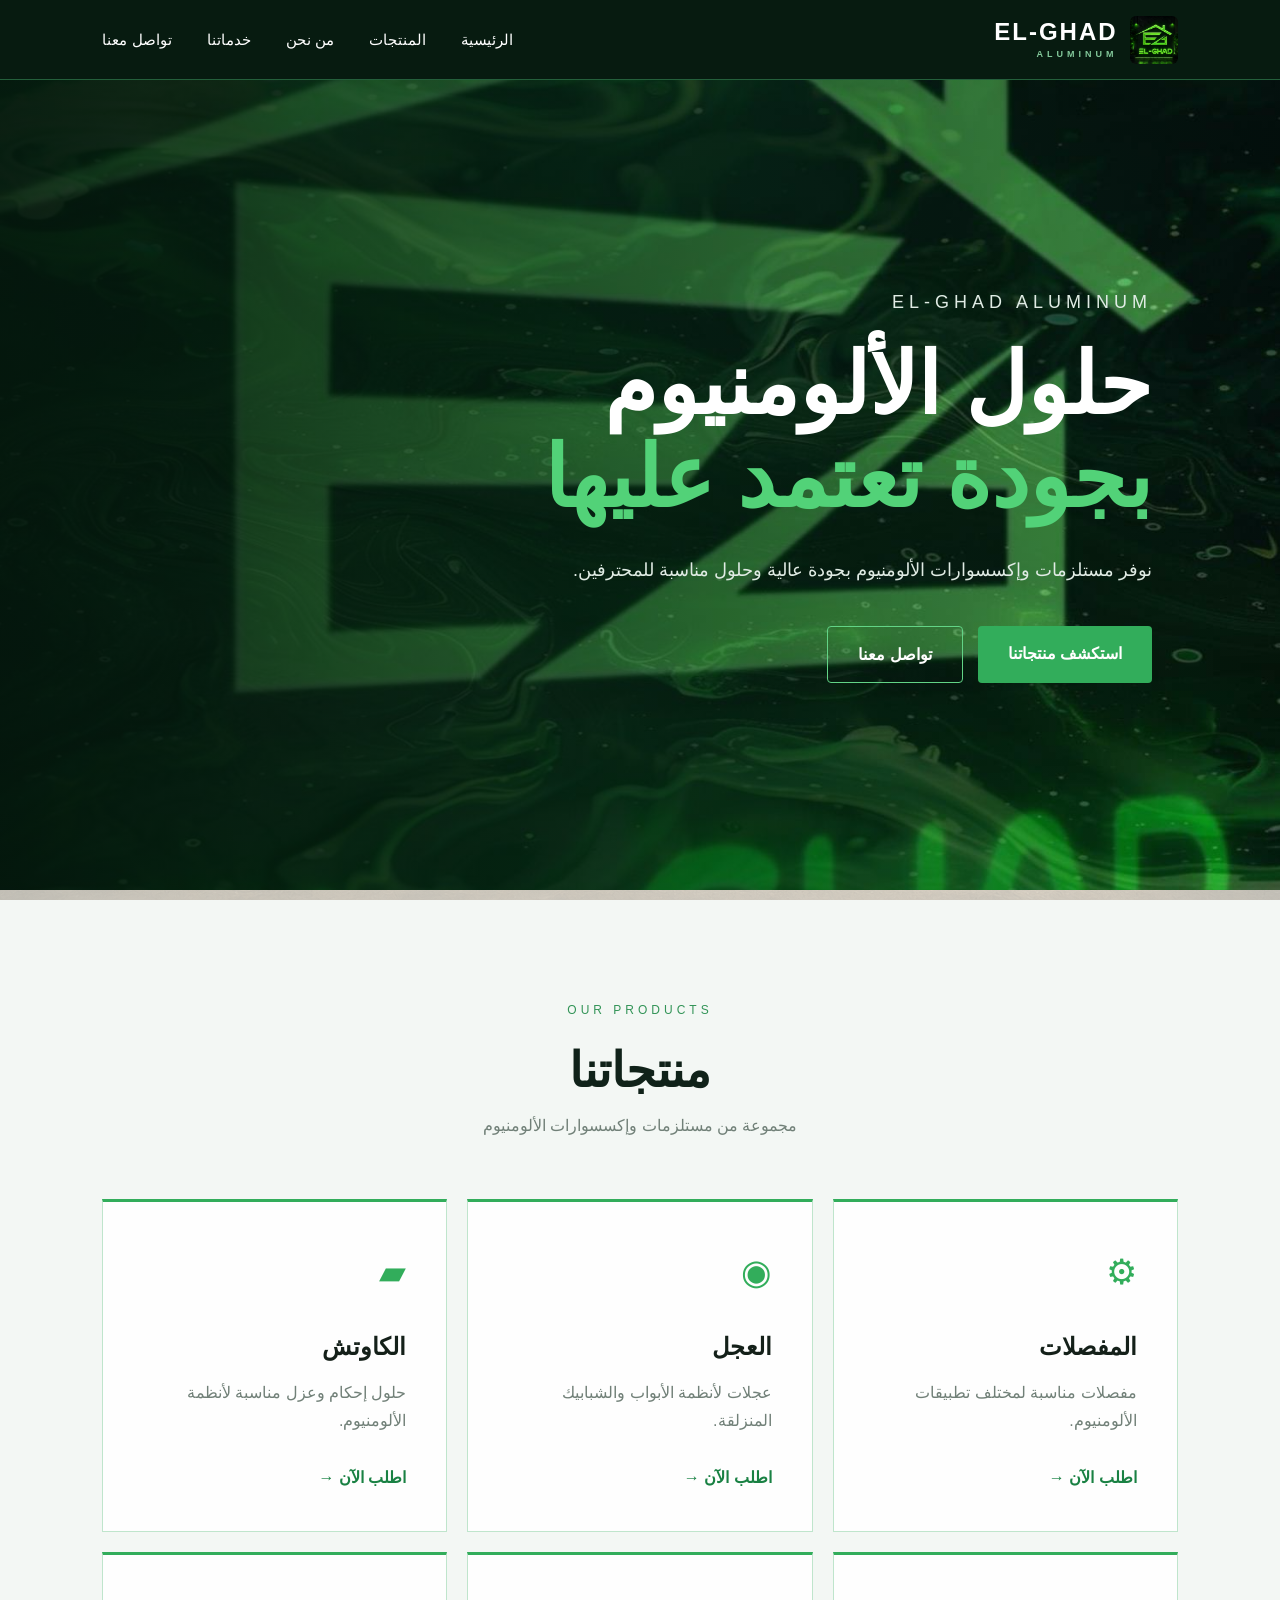
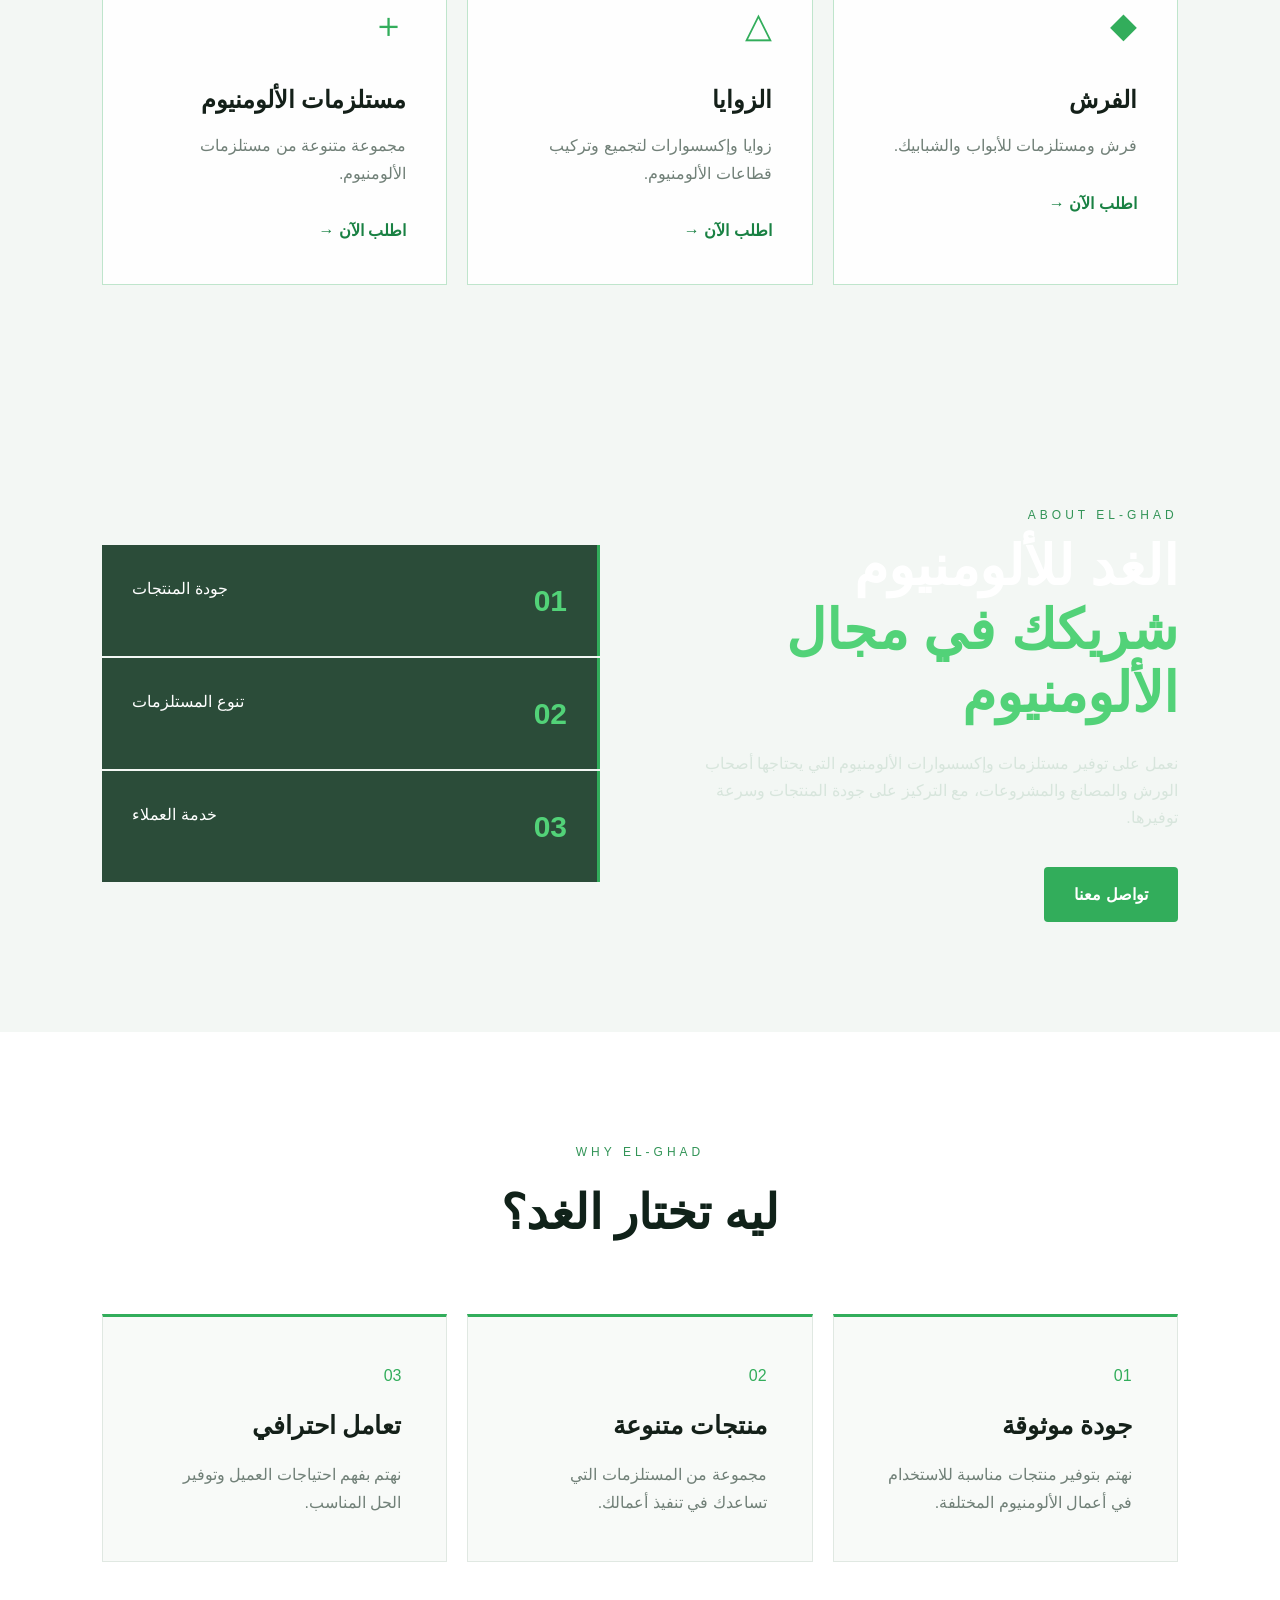
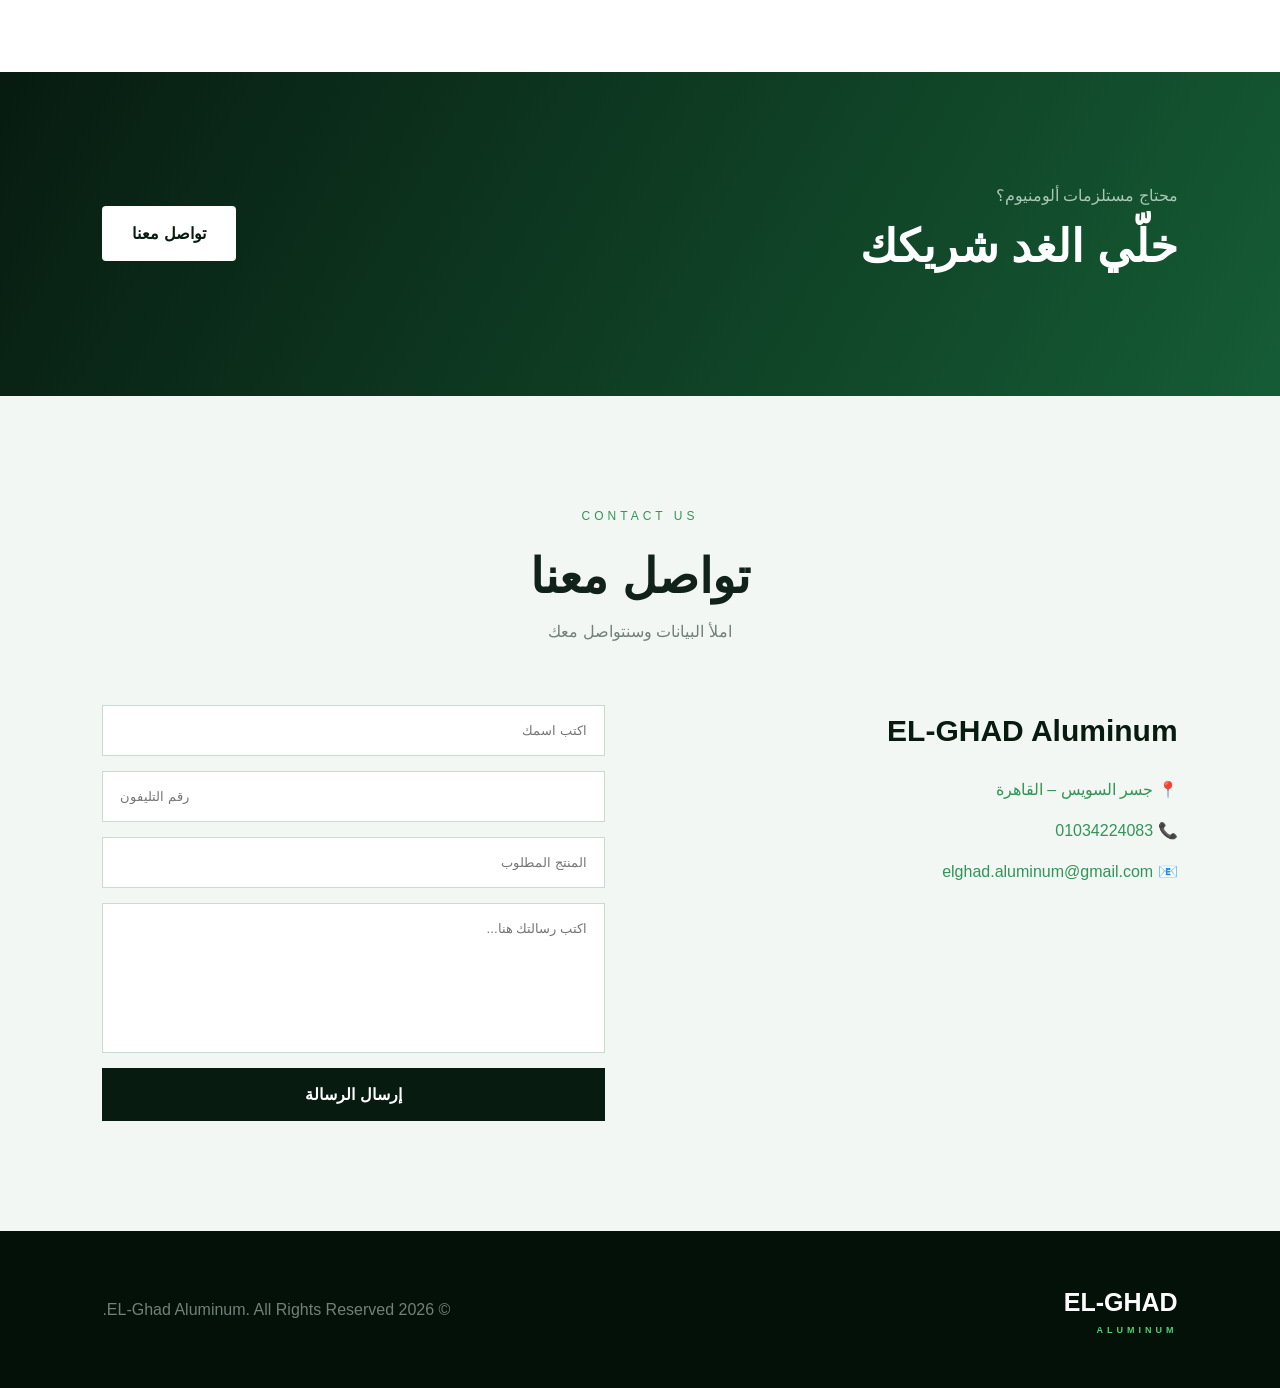
==== index.html @ a1f06f3f "Update website" ====
<!DOCTYPE html>
<html lang="ar" dir="rtl">

<head>
    <meta charset="UTF-8">
    <meta name="viewport" content="width=device-width, initial-scale=1.0">

    <title>EL-Ghad Aluminum</title>

    <link rel="stylesheet" href="style.css">
    <link rel="icon" type="image/png" href="logo.png">
</head>

<body>

    <!-- NAVBAR -->
    <header class="navbar">

        <a href="#home" class="logo">
            <img src="logo.png" alt="EL-GHAD Aluminum">

            <div class="logo-text">
                EL-GHAD
                <span>ALUMINUM</span>
            </div>
        </a>

        <nav>
            <a href="#home">الرئيسية</a>
            <a href="#products">المنتجات</a>
            <a href="#about">من نحن</a>
            <a href="#services">خدماتنا</a>
            <a href="#contact">تواصل معنا</a>
        </nav>

    </header>


    <!-- HERO -->
    <section class="hero" id="home">

        <div class="hero-content">

            <p class="small-title">
                EL-GHAD ALUMINUM
            </p>

            <h1>
                حلول الألومنيوم
                <br>
                <span>بجودة تعتمد عليها</span>
            </h1>

            <p>
                نوفر مستلزمات وإكسسوارات الألومنيوم
                بجودة عالية وحلول مناسبة للمحترفين.
            </p>

            <div class="hero-buttons">

                <a href="#products" class="btn primary">
                    استكشف منتجاتنا
                </a>

                <a href="#contact" class="btn secondary">
                    تواصل معنا
                </a>

            </div>

        </div>

    </section>


    <!-- PRODUCTS -->
    <section class="products" id="products">

        <div class="section-title">

            <p>OUR PRODUCTS</p>

            <h2>منتجاتنا</h2>

            <span>
                مجموعة من مستلزمات وإكسسوارات الألومنيوم
            </span>

        </div>

        <div class="products-grid">

            <div class="product-card">
                <div class="product-icon">⚙</div>

                <h3>المفصلات</h3>

                <p>
                    مفصلات مناسبة لمختلف تطبيقات الألومنيوم.
                </p>

                <a href="#contact">
                    اطلب الآن →
                </a>
            </div>

            <div class="product-card">
                <div class="product-icon">◉</div>

                <h3>العجل</h3>

                <p>
                    عجلات لأنظمة الأبواب والشبابيك المنزلقة.
                </p>

                <a href="#contact">
                    اطلب الآن →
                </a>
            </div>

            <div class="product-card">
                <div class="product-icon">▰</div>

                <h3>الكاوتش</h3>

                <p>
                    حلول إحكام وعزل مناسبة لأنظمة الألومنيوم.
                </p>

                <a href="#contact">
                    اطلب الآن →
                </a>
            </div>

            <div class="product-card">
                <div class="product-icon">◆</div>

                <h3>الفرش</h3>

                <p>
                    فرش ومستلزمات للأبواب والشبابيك.
                </p>

                <a href="#contact">
                    اطلب الآن →
                </a>
            </div>

            <div class="product-card">
                <div class="product-icon">△</div>

                <h3>الزوايا</h3>

                <p>
                    زوايا وإكسسوارات لتجميع وتركيب قطاعات الألومنيوم.
                </p>

                <a href="#contact">
                    اطلب الآن →
                </a>
            </div>

            <div class="product-card">
                <div class="product-icon">＋</div>

                <h3>مستلزمات الألومنيوم</h3>

                <p>
                    مجموعة متنوعة من مستلزمات الألومنيوم.
                </p>

                <a href="#contact">
                    اطلب الآن →
                </a>
            </div>

        </div>

    </section>


    <!-- ABOUT -->
    <section class="about" id="about">

        <div class="about-text">

            <p class="section-label">
                ABOUT EL-GHAD
            </p>

            <h2>
                الغد للألومنيوم
                <br>
                <span>شريكك في مجال الألومنيوم</span>
            </h2>

            <p>
                نعمل على توفير مستلزمات وإكسسوارات الألومنيوم
                التي يحتاجها أصحاب الورش والمصانع والمشروعات،
                مع التركيز على جودة المنتجات وسرعة توفيرها.
            </p>

            <a href="#contact" class="btn primary">
                تواصل معنا
            </a>

        </div>

        <div class="about-box">

            <div>
                <strong>01</strong>
                <span>جودة المنتجات</span>
            </div>

            <div>
                <strong>02</strong>
                <span>تنوع المستلزمات</span>
            </div>

            <div>
                <strong>03</strong>
                <span>خدمة العملاء</span>
            </div>

        </div>

    </section>


    <!-- SERVICES -->
    <section class="services" id="services">

        <div class="section-title">

            <p>WHY EL-GHAD</p>

            <h2>ليه تختار الغد؟</h2>

        </div>

        <div class="services-grid">

            <div class="service">
                <span>01</span>

                <h3>جودة موثوقة</h3>

                <p>
                    نهتم بتوفير منتجات مناسبة للاستخدام
                    في أعمال الألومنيوم المختلفة.
                </p>
            </div>

            <div class="service">
                <span>02</span>

                <h3>منتجات متنوعة</h3>

                <p>
                    مجموعة من المستلزمات التي تساعدك
                    في تنفيذ أعمالك.
                </p>
            </div>

            <div class="service">
                <span>03</span>

                <h3>تعامل احترافي</h3>

                <p>
                    نهتم بفهم احتياجات العميل وتوفير
                    الحل المناسب.
                </p>
            </div>

        </div>

    </section>


    <!-- CTA -->
    <section class="cta">

        <div>

            <p>
                محتاج مستلزمات ألومنيوم؟
            </p>

            <h2>
                خلّي الغد شريكك
            </h2>

        </div>

        <a href="#contact" class="btn light">
            تواصل معنا
        </a>

    </section>


    <!-- CONTACT -->
    <section class="contact" id="contact">

        <div class="section-title">

            <p>CONTACT US</p>

            <h2>تواصل معنا</h2>

            <span>
                املأ البيانات وسنتواصل معك
            </span>

        </div>

        <div class="contact-content">

            <!-- CONTACT INFO -->
            <div class="contact-info">

                <h3>
                    EL-GHAD Aluminum
                </h3>

                <p>
                    📍
                    <a href="https://maps.app.goo.gl/SUGSfYuRxxnyJsCo6"
                    target="_blank"
                    rel="noopener noreferrer">
                        جسر السويس – القاهرة
                    </a>
                </p>
                <p>
                    📞
                    <a href="tel:01034224083">
                        01034224083
                    </a>
                </p>

                <p>
                    📧
                    <a href="mailto:elghad.aluminum@gmail.com">
                        elghad.aluminum@gmail.com
                    </a>
                </p>

            </div>


            <!-- FORM -->
            <form id="contactForm">

                <input
                    type="text"
                    id="name"
                    placeholder="اكتب اسمك"
                    required>

                <input
                    type="tel"
                    id="phone"
                    placeholder="رقم التليفون"
                    required>

                <input
                    type="text"
                    id="product"
                    placeholder="المنتج المطلوب"
                    required>

                <textarea
                    id="message"
                    placeholder="اكتب رسالتك هنا..."
                    required></textarea>

                <button type="submit">
                    إرسال الرسالة
                </button>

            </form>

        </div>

    </section>


    <!-- FOOTER -->
    <footer>

        <div class="footer-logo">
            EL-GHAD

            <span>
                ALUMINUM
            </span>
        </div>

        <p>
            © 2026 EL-Ghad Aluminum. All Rights Reserved.
        </p>

    </footer>


    <!-- FORM TO WHATSAPP -->
    <script>

        const form = document.getElementById("contactForm");

        form.addEventListener("submit", function(event) {

            event.preventDefault();

            const name =
                document.getElementById("name").value;

            const phone =
                document.getElementById("phone").value;

            const product =
                document.getElementById("product").value;

            const message =
                document.getElementById("message").value;

            const whatsappMessage =
`السلام عليكم، أنا عايز أتواصل مع EL-GHAD Aluminum

الاسم: ${name}

رقم التليفون: ${phone}

المنتج المطلوب: ${product}

الرسالة:
${message}`;

            const whatsappURL =
                `https://wa.me/201034224083?text=${encodeURIComponent(whatsappMessage)}`;

            window.open(whatsappURL, "_blank");

        });

    </script>

</body>

</html>
---- style.css ----
* {
    margin: 0;
    padding: 0;
    box-sizing: border-box;
}

html {
    scroll-behavior: smooth;
}

body {
    font-family: Arial, sans-serif;
    background: #f3f7f4;
    color: #142019;
    line-height: 1.7;
}


/* NAVBAR */

.navbar {
    height: 80px;
    padding: 0 8%;

    display: flex;
    align-items: center;
    justify-content: space-between;

    background: #071b10;
    color: white;

    position: sticky;
    top: 0;
    z-index: 1000;

    border-bottom: 1px solid #245f3b;
}

.logo {
    display: flex;
    align-items: center;
    gap: 12px;

    font-size: 24px;
    font-weight: 900;
    letter-spacing: 2px;

    text-decoration: none;
    color: inherit;
}

.logo img {
    width: 48px;
    height: 48px;

    object-fit: contain;
    border-radius: 6px;
}

.logo-text {
    line-height: 1.1;
}

.logo-text span {
    display: block;

    font-size: 9px;
    letter-spacing: 4px;

    color: #83c99b;

    margin-top: 4px;
}

nav {
    display: flex;
    gap: 35px;
}

nav a {
    color: white;
    text-decoration: none;

    font-size: 15px;

    transition: 0.3s;
}

nav a:hover {
    color: #52d278;
}


/* HERO */

.hero {
    min-height: 90vh;

    display: flex;
    align-items: center;

    padding: 100px 10%;

    background:
        linear-gradient(
            90deg,
            rgba(4, 24, 13, 0.90),
            rgba(5, 40, 21, 0.62),
            rgba(5, 40, 21, 0.25)
        ),
        url("hero.jpg");

    background-size: cover;
    background-position: center;
    background-repeat: no-repeat;

    color: white;
}

.hero-content {
    max-width: 750px;
}

.small-title {
    letter-spacing: 5px;

    font-size: 13px;

    color: #63d486;

    margin-bottom: 20px;
}

.hero h1 {
    font-size: clamp(45px, 7vw, 85px);

    line-height: 1.1;

    margin-bottom: 30px;
}

.hero h1 span {
    color: #52d278;
}

.hero p {
    max-width: 600px;

    color: #e0ebe4;

    font-size: 18px;
}

.hero-buttons {
    margin-top: 40px;

    display: flex;
    gap: 15px;
}


/* BUTTONS */

.btn {
    display: inline-block;

    padding: 14px 30px;

    text-decoration: none;

    font-weight: bold;

    border-radius: 4px;

    transition: 0.3s;
}

.primary {
    background: #32ad5b;
    color: white;
}

.primary:hover {
    background: #43ca70;

    transform: translateY(-2px);
}

.secondary {
    border: 1px solid #62d486;

    color: white;
}

.secondary:hover {
    background: #32ad5b;

    border-color: #32ad5b;
}


/* SECTIONS */

section {
    padding: 110px 8%;
}

.section-title {
    text-align: center;

    margin-bottom: 60px;
}

.section-title p,
.section-label {
    font-size: 12px;

    letter-spacing: 4px;

    color: #329457;

    margin-bottom: 10px;
}

.section-title h2 {
    font-size: 48px;

    color: #102219;
}

.section-title span {
    color: #718078;
}


/* PRODUCTS */

.products {
    background:
        linear-gradient(
            rgba(243, 247, 244, 0.70),
            rgba(243, 247, 244, 0.70)
        ),
        url("products-bg.png");

    background-size: cover;

    background-position: center;

    background-attachment: fixed;
}

.products-grid {
    display: grid;

    grid-template-columns: repeat(3, 1fr);

    gap: 20px;
}

.product-card {
    background: rgba(255, 255, 255, 0.94);

    padding: 40px;

    min-height: 300px;

    border: 1px solid rgba(50, 173, 91, 0.30);

    border-top: 3px solid #32ad5b;

    transition: 0.3s;
}

.product-card:hover {
    transform: translateY(-8px);

    border-color: #32ad5b;

    box-shadow:
        0 15px 35px rgba(24, 91, 47, 0.15);
}

.product-icon {
    font-size: 35px;

    margin-bottom: 25px;

    color: #32ad5b;
}

.product-card h3 {
    font-size: 24px;

    margin-bottom: 12px;
}

.product-card p {
    color: #718078;

    margin-bottom: 30px;
}

.product-card a {
    color: #198143;

    text-decoration: none;

    font-weight: bold;
}


/* ABOUT */

.about {
    background:
        linear-gradient(
            rgba(7, 27, 16, 0.70),
            rgba(7, 27, 16, 0.70)
        ),
        url("about-bg.png");

    background-size: cover;

    background-position: center;

    background-attachment: fixed;

    color: white;

    display: grid;

    grid-template-columns: 1fr 1fr;

    gap: 80px;

    align-items: center;
}

.about h2 {
    font-size: 55px;

    line-height: 1.15;

    margin-bottom: 25px;

    color: white;
}

.about h2 span {
    color: #52d278;
}

.about-text > p:not(.section-label) {
    color: #d7e5dc;

    max-width: 600px;

    margin-bottom: 35px;
}

.about-box {
    display: flex;

    flex-direction: column;

    gap: 2px;
}

.about-box div {
    background: rgba(16, 53, 31, 0.88);

    padding: 30px;

    display: flex;

    justify-content: space-between;

    border-right: 3px solid #32ad5b;

    transition: 0.3s;
}

.about-box strong {
    font-size: 30px;

    color: #52d278;
}


/* SERVICES */

.services {
    background: white;
}

.services-grid {
    display: grid;

    grid-template-columns: repeat(3, 1fr);

    gap: 20px;
}

.service {
    background: #f8faf8;

    padding: 45px;

    border-top: 3px solid #32ad5b;

    border-left: 1px solid #e0e8e2;
    border-right: 1px solid #e0e8e2;
    border-bottom: 1px solid #e0e8e2;

    transition: 0.3s;
}

.service:hover {
    transform: translateY(-5px);

    box-shadow:
        0 12px 30px rgba(24, 91, 47, 0.10);
}

.service span {
    color: #32ad5b;
}

.service h3 {
    font-size: 25px;

    margin: 15px 0;
}

.service p {
    color: #718078;
}


/* CTA */

.cta {
    background:
        linear-gradient(
            120deg,
            #071b10,
            #155c35
        );

    color: white;

    display: flex;

    justify-content: space-between;

    align-items: center;
}

.cta p {
    color: #aac7b5;
}

.cta h2 {
    font-size: 45px;

    color: white;
}

.light {
    background: white;

    color: #071b10;
}

.light:hover {
    background: #52d278;

    color: white;
}


/* CONTACT */

.contact {
    background: #f3f7f4;
}

.contact-content {
    display: grid;

    grid-template-columns: 1fr 1fr;

    gap: 70px;
}

.contact-info h3 {
    font-size: 30px;

    margin-bottom: 20px;

    color: #071b10;
}

.contact-info p {
    color: #718078;

    margin-bottom: 14px;
}

.contact-info a {
    color: #329457;

    text-decoration: none;
}

.contact-info a:hover {
    color: #52d278;

    text-decoration: underline;
}


/* FORM */

form {
    display: flex;

    flex-direction: column;

    gap: 15px;
}

input,
textarea {
    width: 100%;

    padding: 17px;

    border: 1px solid #ccd9d0;

    background: white;

    font-family: inherit;

    outline: none;
}

input:focus,
textarea:focus {
    border-color: #32ad5b;
}

textarea {
    height: 150px;

    resize: none;
}

form button {
    padding: 17px;

    border: none;

    background: #071b10;

    color: white;

    font-size: 16px;

    font-weight: bold;

    cursor: pointer;

    transition: 0.3s;
}

form button:hover {
    background: #32ad5b;
}


/* FOOTER */

footer {
    background: #041109;

    color: white;

    padding: 50px 8%;

    display: flex;

    justify-content: space-between;

    align-items: center;
}

.footer-logo {
    font-size: 25px;

    font-weight: bold;
}

.footer-logo span {
    display: block;

    font-size: 9px;

    letter-spacing: 4px;

    color: #52d278;
}

footer p {
    color: #718078;
}


/* RESPONSIVE */

@media (max-width: 900px) {

    nav {
        display: none;
    }

    .products-grid,
    .services-grid,
    .about,
    .contact-content {
        grid-template-columns: 1fr;
    }

    .hero {
        min-height: 80vh;

        padding: 80px 7%;
    }

    .hero h1 {
        font-size: 50px;
    }

    .cta {
        flex-direction: column;

        align-items: flex-start;

        gap: 30px;
    }

    footer {
        flex-direction: column;

        gap: 20px;

        align-items: flex-start;
    }
}


@media (max-width: 500px) {

    section {
        padding: 80px 6%;
    }

    .navbar {
        padding: 0 5%;
    }

    .logo {
        gap: 8px;

        font-size: 19px;
    }

    .logo img {
        width: 42px;
        height: 42px;
    }

    .logo-text span {
        font-size: 7px;

        letter-spacing: 3px;
    }

    .hero h1 {
        font-size: 42px;
    }

    .hero p {
        font-size: 16px;
    }

    .hero-buttons {
        flex-direction: column;

        align-items: stretch;
    }

    .btn {
        text-align: center;
    }

    .section-title h2 {
        font-size: 38px;
    }

    .about h2 {
        font-size: 40px;
    }

    .cta h2 {
        font-size: 35px;
    }
}
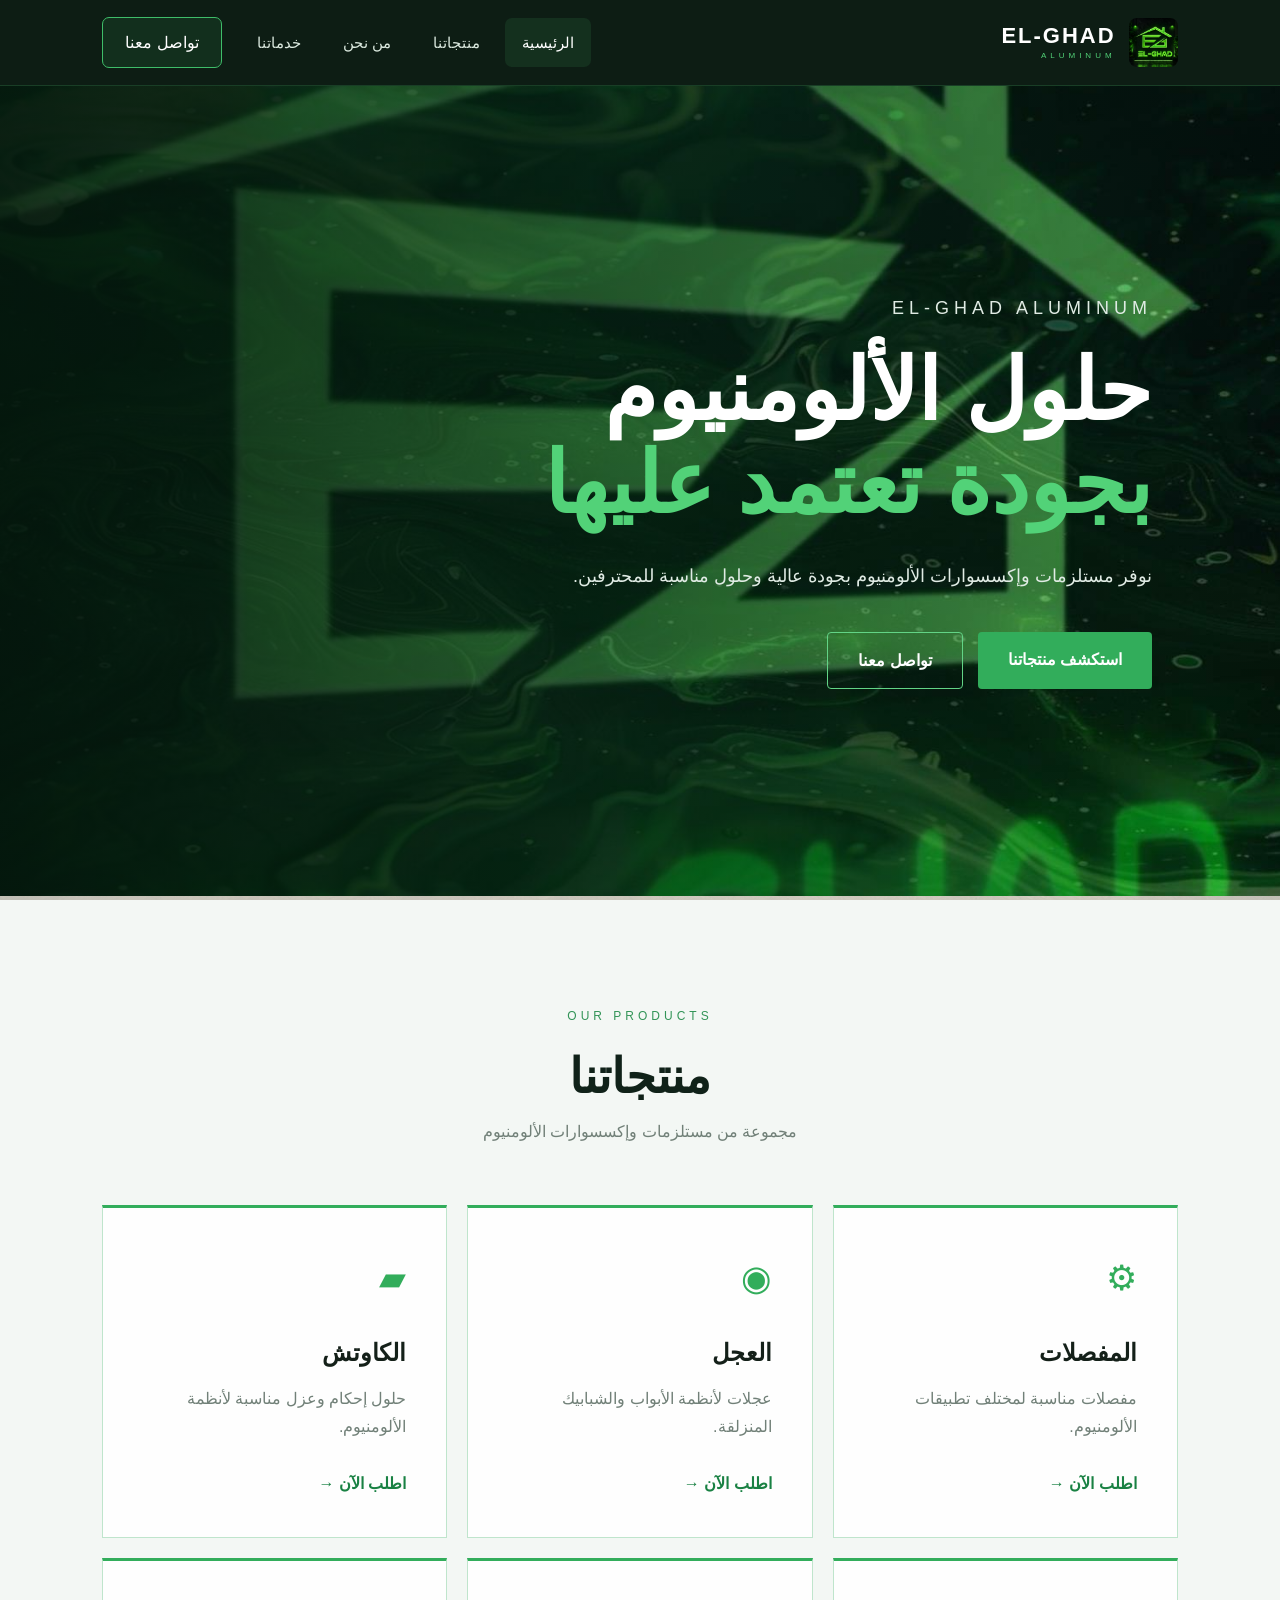
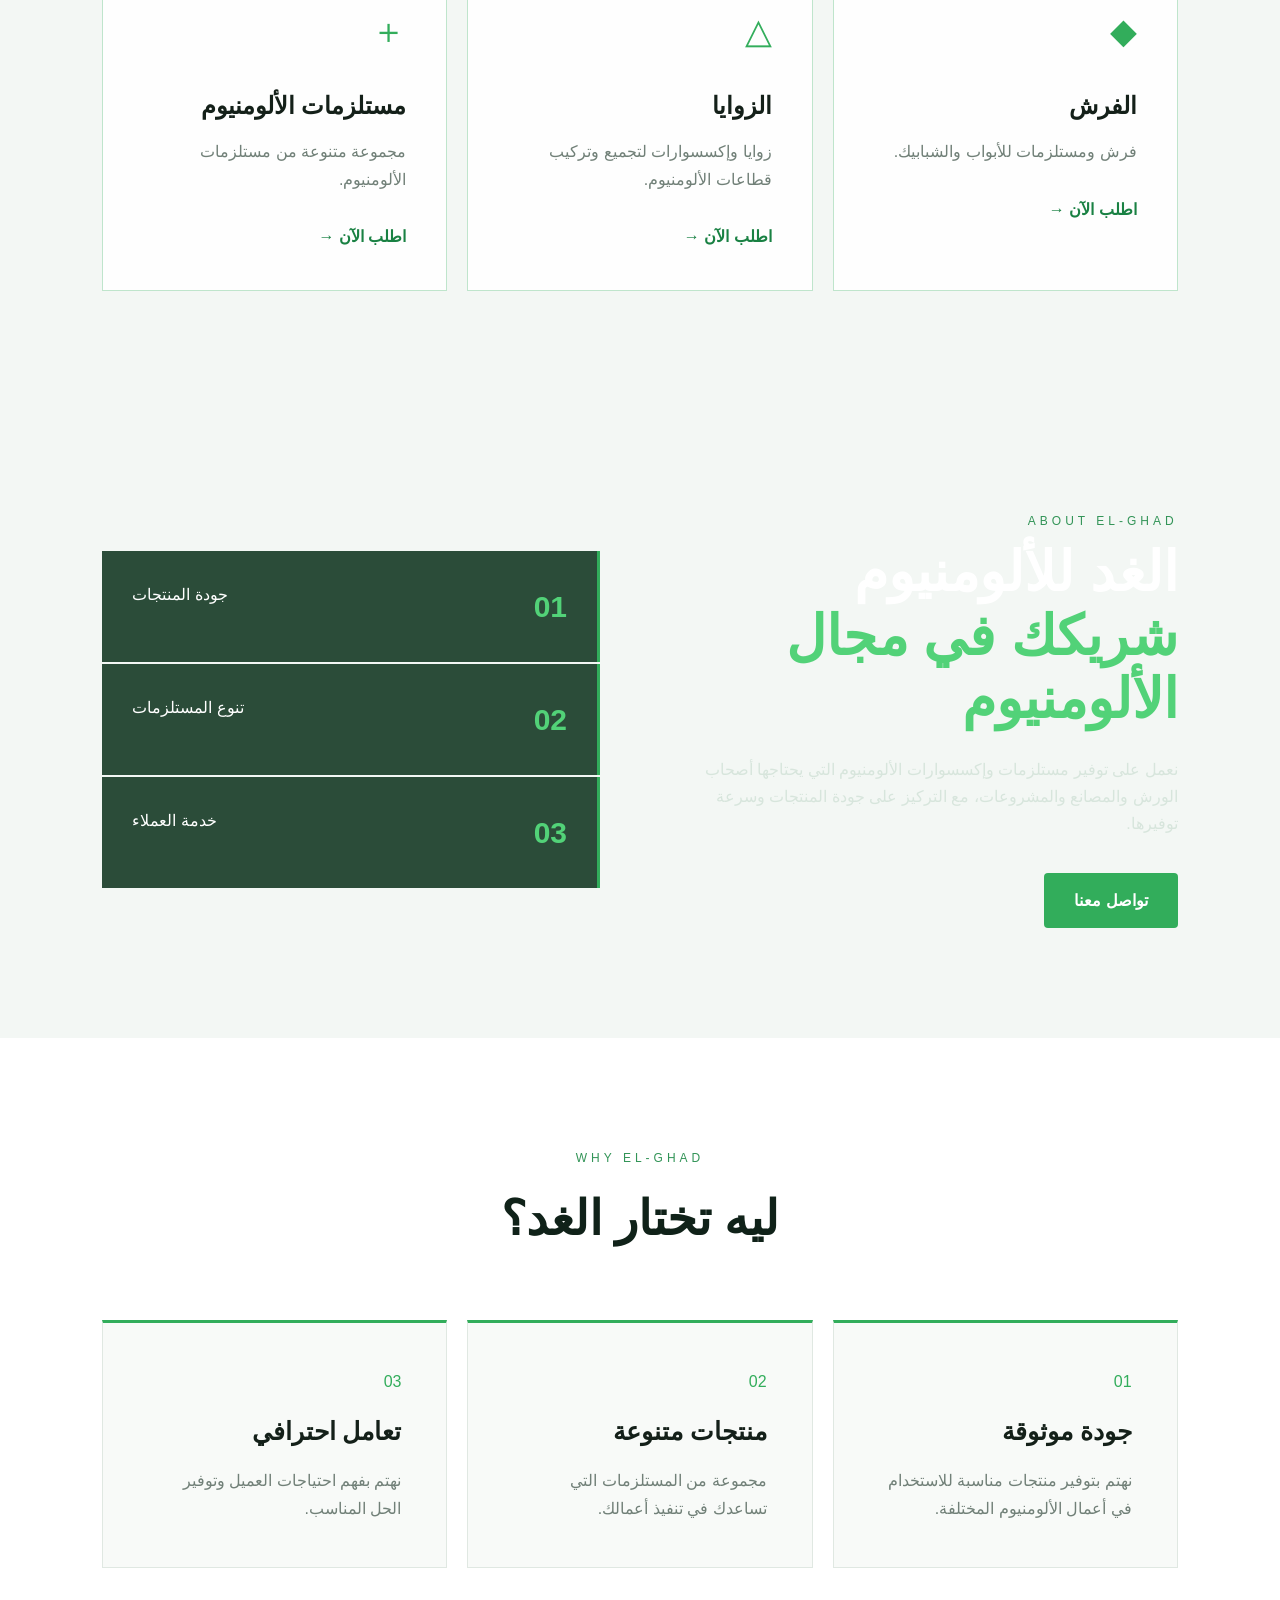
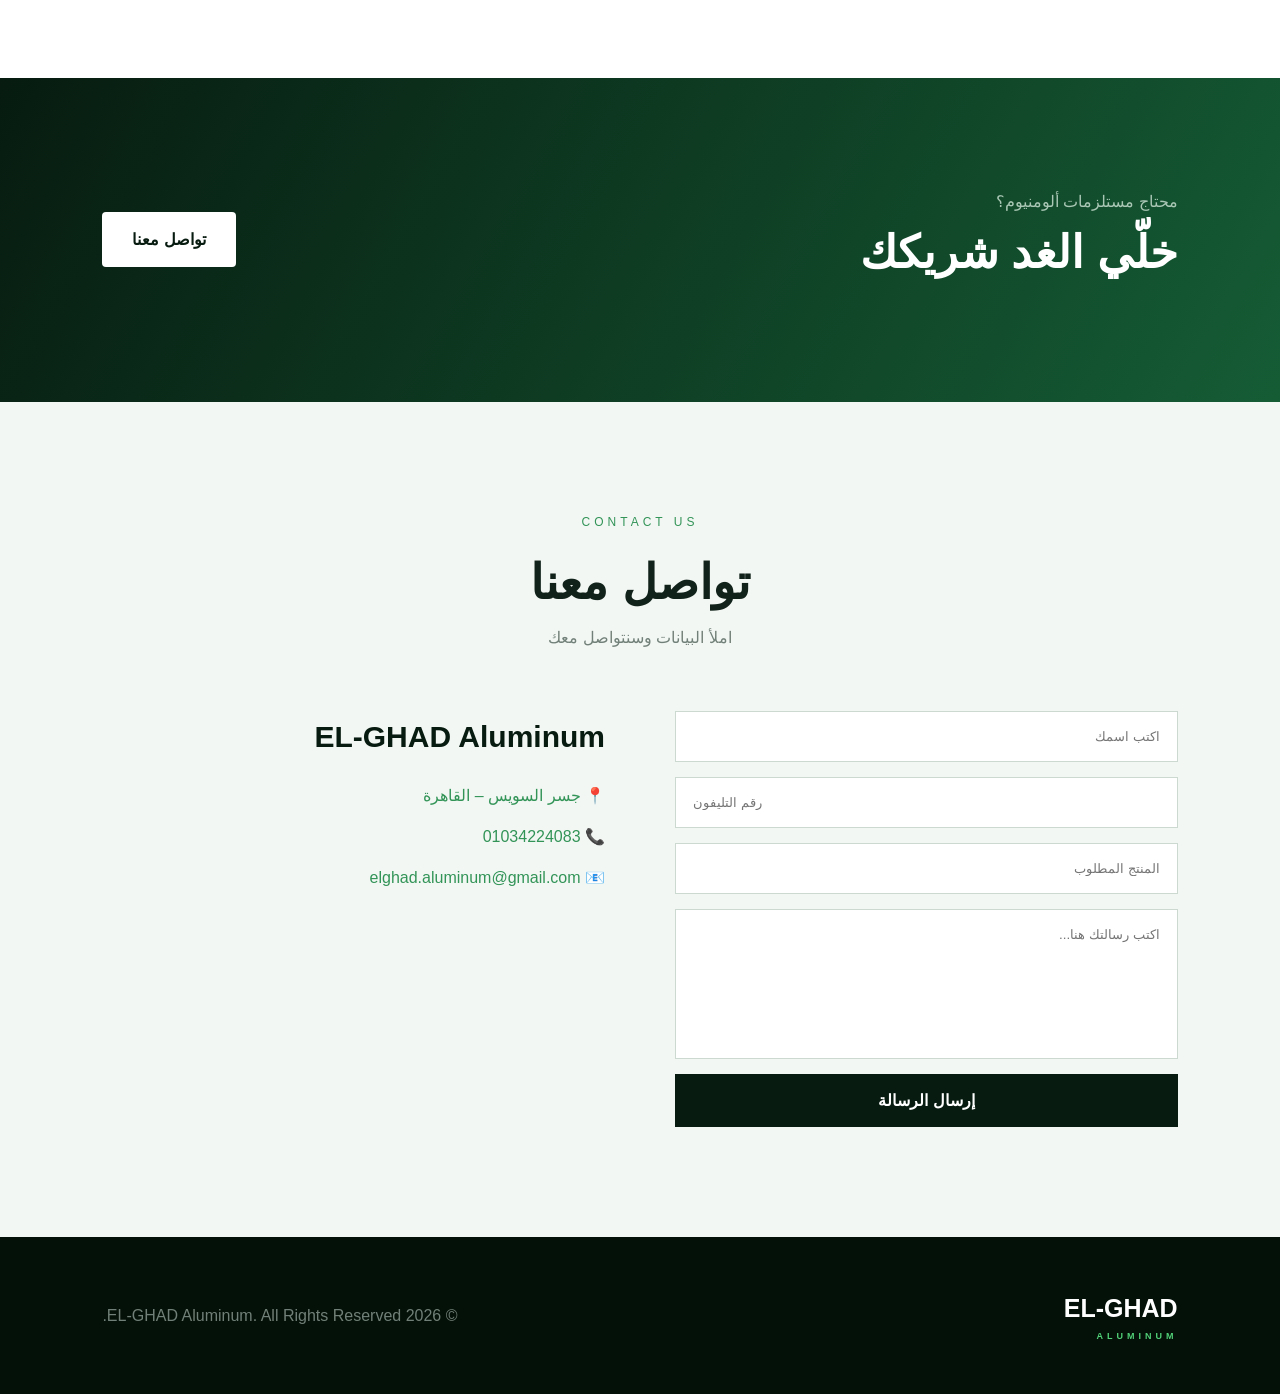
==== commit ef117feb: "Upgrade website navbar design" ====
--- a/index.html
+++ b/index.html
@@ -5,7 +5,7 @@
     <meta charset="UTF-8">
     <meta name="viewport" content="width=device-width, initial-scale=1.0">
 
-    <title>EL-Ghad Aluminum</title>
+    <title>EL-GHAD Aluminum | الغد للألومنيوم</title>
 
     <link rel="stylesheet" href="style.css">
     <link rel="icon" type="image/png" href="logo.png">
@@ -13,30 +13,55 @@
 
 <body>
 
-    <!-- NAVBAR -->
+    <!-- ================= NAVBAR ================= -->
+
     <header class="navbar">
 
-        <a href="#home" class="logo">
-            <img src="logo.png" alt="EL-GHAD Aluminum">
-
-            <div class="logo-text">
-                EL-GHAD
-                <span>ALUMINUM</span>
-            </div>
-        </a>
-
-        <nav>
-            <a href="#home">الرئيسية</a>
-            <a href="#products">المنتجات</a>
-            <a href="#about">من نحن</a>
-            <a href="#services">خدماتنا</a>
-            <a href="#contact">تواصل معنا</a>
-        </nav>
+        <div class="navbar-container">
+
+            <a href="#home" class="brand">
+
+                <img src="logo.png" alt="EL-GHAD Aluminum">
+
+                <div class="brand-name">
+                    <strong>EL-GHAD</strong>
+                    <span>ALUMINUM</span>
+                </div>
+
+            </a>
+
+
+            <nav class="nav-menu">
+
+                <a href="#home" class="nav-link active">
+                    الرئيسية
+                </a>
+
+                <a href="#products" class="nav-link">
+                    منتجاتنا
+                </a>
+
+                <a href="#about" class="nav-link">
+                    من نحن
+                </a>
+
+                <a href="#services" class="nav-link">
+                    خدماتنا
+                </a>
+
+                <a href="#contact" class="nav-contact">
+                    تواصل معنا
+                </a>
+
+            </nav>
+
+        </div>
 
     </header>
 
 
-    <!-- HERO -->
+    <!-- ================= HERO ================= -->
+
     <section class="hero" id="home">
 
         <div class="hero-content">
@@ -73,7 +98,8 @@
     </section>
 
 
-    <!-- PRODUCTS -->
+    <!-- ================= PRODUCTS ================= -->
+
     <section class="products" id="products">
 
         <div class="section-title">
@@ -88,9 +114,11 @@
 
         </div>
 
+
         <div class="products-grid">
 
             <div class="product-card">
+
                 <div class="product-icon">⚙</div>
 
                 <h3>المفصلات</h3>
@@ -102,9 +130,12 @@
                 <a href="#contact">
                     اطلب الآن →
                 </a>
-            </div>
+
+            </div>
+
 
             <div class="product-card">
+
                 <div class="product-icon">◉</div>
 
                 <h3>العجل</h3>
@@ -116,9 +147,12 @@
                 <a href="#contact">
                     اطلب الآن →
                 </a>
-            </div>
+
+            </div>
+
 
             <div class="product-card">
+
                 <div class="product-icon">▰</div>
 
                 <h3>الكاوتش</h3>
@@ -130,9 +164,12 @@
                 <a href="#contact">
                     اطلب الآن →
                 </a>
-            </div>
+
+            </div>
+
 
             <div class="product-card">
+
                 <div class="product-icon">◆</div>
 
                 <h3>الفرش</h3>
@@ -144,9 +181,12 @@
                 <a href="#contact">
                     اطلب الآن →
                 </a>
-            </div>
+
+            </div>
+
 
             <div class="product-card">
+
                 <div class="product-icon">△</div>
 
                 <h3>الزوايا</h3>
@@ -158,9 +198,12 @@
                 <a href="#contact">
                     اطلب الآن →
                 </a>
-            </div>
+
+            </div>
+
 
             <div class="product-card">
+
                 <div class="product-icon">＋</div>
 
                 <h3>مستلزمات الألومنيوم</h3>
@@ -172,6 +215,7 @@
                 <a href="#contact">
                     اطلب الآن →
                 </a>
+
             </div>
 
         </div>
@@ -179,7 +223,8 @@
     </section>
 
 
-    <!-- ABOUT -->
+    <!-- ================= ABOUT ================= -->
+
     <section class="about" id="about">
 
         <div class="about-text">
@@ -206,6 +251,7 @@
 
         </div>
 
+
         <div class="about-box">
 
             <div>
@@ -228,7 +274,8 @@
     </section>
 
 
-    <!-- SERVICES -->
+    <!-- ================= SERVICES ================= -->
+
     <section class="services" id="services">
 
         <div class="section-title">
@@ -239,9 +286,11 @@
 
         </div>
 
+
         <div class="services-grid">
 
             <div class="service">
+
                 <span>01</span>
 
                 <h3>جودة موثوقة</h3>
@@ -250,9 +299,12 @@
                     نهتم بتوفير منتجات مناسبة للاستخدام
                     في أعمال الألومنيوم المختلفة.
                 </p>
-            </div>
+
+            </div>
+
 
             <div class="service">
+
                 <span>02</span>
 
                 <h3>منتجات متنوعة</h3>
@@ -261,9 +313,12 @@
                     مجموعة من المستلزمات التي تساعدك
                     في تنفيذ أعمالك.
                 </p>
-            </div>
+
+            </div>
+
 
             <div class="service">
+
                 <span>03</span>
 
                 <h3>تعامل احترافي</h3>
@@ -272,6 +327,7 @@
                     نهتم بفهم احتياجات العميل وتوفير
                     الحل المناسب.
                 </p>
+
             </div>
 
         </div>
@@ -279,7 +335,8 @@
     </section>
 
 
-    <!-- CTA -->
+    <!-- ================= CTA ================= -->
+
     <section class="cta">
 
         <div>
@@ -301,7 +358,8 @@
     </section>
 
 
-    <!-- CONTACT -->
+    <!-- ================= CONTACT ================= -->
+
     <section class="contact" id="contact">
 
         <div class="section-title">
@@ -316,9 +374,9 @@
 
         </div>
 
+
         <div class="contact-content">
 
-            <!-- CONTACT INFO -->
             <div class="contact-info">
 
                 <h3>
@@ -327,12 +385,14 @@
 
                 <p>
                     📍
-                    <a href="https://maps.app.goo.gl/SUGSfYuRxxnyJsCo6"
-                    target="_blank"
-                    rel="noopener noreferrer">
+                    <a
+                        href="https://maps.app.goo.gl/SUGSfYuRxxnyJsCo6"
+                        target="_blank"
+                        rel="noopener noreferrer">
                         جسر السويس – القاهرة
                     </a>
                 </p>
+
                 <p>
                     📞
                     <a href="tel:01034224083">
@@ -350,7 +410,6 @@
             </div>
 
 
-            <!-- FORM -->
             <form id="contactForm">
 
                 <input
@@ -387,25 +446,29 @@
     </section>
 
 
-    <!-- FOOTER -->
+    <!-- ================= FOOTER ================= -->
+
     <footer>
 
         <div class="footer-logo">
+
             EL-GHAD
 
             <span>
                 ALUMINUM
             </span>
+
         </div>
 
         <p>
-            © 2026 EL-Ghad Aluminum. All Rights Reserved.
+            © 2026 EL-GHAD Aluminum. All Rights Reserved.
         </p>
 
     </footer>
 
 
-    <!-- FORM TO WHATSAPP -->
+    <!-- ================= WHATSAPP FORM ================= -->
+
     <script>
 
         const form = document.getElementById("contactForm");
--- a/style.css
+++ b/style.css
@@ -16,82 +16,187 @@
 }
 
 
-/* NAVBAR */
+/* ==============================
+   PREMIUM NAVBAR
+============================== */
 
 .navbar {
-    height: 80px;
-    padding: 0 8%;
-
-    display: flex;
-    align-items: center;
-    justify-content: space-between;
-
-    background: #071b10;
-    color: white;
-
     position: sticky;
     top: 0;
     z-index: 1000;
 
-    border-bottom: 1px solid #245f3b;
-}
-
-.logo {
+    height: 86px;
+
+    background: rgba(4, 20, 11, 0.96);
+
+    backdrop-filter: blur(14px);
+
+    border-bottom: 1px solid rgba(82, 210, 120, 0.18);
+}
+
+.navbar-container {
+    width: 84%;
+    max-width: 1400px;
+
+    height: 100%;
+
+    margin: auto;
+
     display: flex;
     align-items: center;
-    gap: 12px;
-
-    font-size: 24px;
-    font-weight: 900;
+    justify-content: space-between;
+}
+
+
+/* BRAND */
+
+.brand {
+    display: flex;
+    align-items: center;
+    gap: 13px;
+
+    text-decoration: none;
+
+    color: white;
+}
+
+.brand img {
+    width: 49px;
+    height: 49px;
+
+    object-fit: contain;
+
+    border-radius: 8px;
+}
+
+.brand-name {
+    display: flex;
+    flex-direction: column;
+
+    line-height: 1;
+}
+
+.brand-name strong {
+    font-size: 22px;
+
     letter-spacing: 2px;
 
+    color: #ffffff;
+}
+
+.brand-name span {
+    margin-top: 5px;
+
+    font-size: 8px;
+
+    letter-spacing: 4px;
+
+    color: #52d278;
+}
+
+
+/* NAVIGATION */
+
+.nav-menu {
+    display: flex;
+
+    align-items: center;
+
+    gap: 8px;
+}
+
+.nav-link {
+    position: relative;
+
+    padding: 12px 17px;
+
+    color: #dbe9df;
+
     text-decoration: none;
-    color: inherit;
-}
-
-.logo img {
-    width: 48px;
-    height: 48px;
-
-    object-fit: contain;
-    border-radius: 6px;
-}
-
-.logo-text {
-    line-height: 1.1;
-}
-
-.logo-text span {
-    display: block;
-
-    font-size: 9px;
-    letter-spacing: 4px;
-
-    color: #83c99b;
-
-    margin-top: 4px;
-}
-
-nav {
-    display: flex;
-    gap: 35px;
-}
-
-nav a {
-    color: white;
+
+    font-size: 15px;
+
+    font-weight: 500;
+
+    border-radius: 7px;
+
+    transition:
+        color 0.3s ease,
+        background 0.3s ease;
+}
+
+.nav-link::after {
+    content: "";
+
+    position: absolute;
+
+    bottom: 5px;
+
+    right: 50%;
+
+    width: 0;
+
+    height: 2px;
+
+    background: #52d278;
+
+    transform: translateX(50%);
+
+    transition: width 0.3s ease;
+}
+
+.nav-link:hover {
+    color: #ffffff;
+
+    background: rgba(82, 210, 120, 0.08);
+}
+
+.nav-link:hover::after {
+    width: 22px;
+}
+
+.nav-link.active {
+    color: #ffffff;
+
+    background: rgba(82, 210, 120, 0.10);
+}
+
+
+/* CONTACT BUTTON */
+
+.nav-contact {
+    margin-right: 10px;
+
+    padding: 11px 22px;
+
+    border: 1px solid #3ebd69;
+
+    border-radius: 7px;
+
+    color: white;
+
     text-decoration: none;
 
-    font-size: 15px;
+    background: rgba(50, 173, 91, 0.12);
 
     transition: 0.3s;
 }
 
-nav a:hover {
-    color: #52d278;
-}
-
-
-/* HERO */
+.nav-contact:hover {
+    background: #32ad5b;
+
+    border-color: #32ad5b;
+
+    transform: translateY(-1px);
+
+    box-shadow:
+        0 7px 20px rgba(50, 173, 91, 0.20);
+}
+
+
+/* ==============================
+   HERO
+============================== */
 
 .hero {
     min-height: 90vh;
@@ -111,7 +216,9 @@
         url("hero.jpg");
 
     background-size: cover;
+
     background-position: center;
+
     background-repeat: no-repeat;
 
     color: white;
@@ -155,6 +262,7 @@
     margin-top: 40px;
 
     display: flex;
+
     gap: 15px;
 }
 
@@ -177,6 +285,7 @@
 
 .primary {
     background: #32ad5b;
+
     color: white;
 }
 
@@ -410,7 +519,9 @@
     border-top: 3px solid #32ad5b;
 
     border-left: 1px solid #e0e8e2;
+
     border-right: 1px solid #e0e8e2;
+
     border-bottom: 1px solid #e0e8e2;
 
     transition: 0.3s;
@@ -492,6 +603,16 @@
     grid-template-columns: 1fr 1fr;
 
     gap: 70px;
+
+    direction: ltr;
+}
+
+.contact-info {
+    direction: rtl;
+}
+
+.contact-content form {
+    direction: rtl;
 }
 
 .contact-info h3 {
@@ -617,12 +738,46 @@
 }
 
 
-/* RESPONSIVE */
+/* ==============================
+   RESPONSIVE
+============================== */
 
 @media (max-width: 900px) {
 
-    nav {
-        display: none;
+    .navbar {
+        height: auto;
+
+        padding: 15px 0;
+    }
+
+    .navbar-container {
+        width: 90%;
+
+        flex-direction: column;
+
+        gap: 15px;
+    }
+
+    .nav-menu {
+        width: 100%;
+
+        justify-content: center;
+
+        flex-wrap: wrap;
+
+        gap: 4px;
+    }
+
+    .nav-link {
+        padding: 8px 10px;
+
+        font-size: 13px;
+    }
+
+    .nav-contact {
+        padding: 8px 14px;
+
+        margin-right: 4px;
     }
 
     .products-grid,
@@ -666,25 +821,29 @@
         padding: 80px 6%;
     }
 
-    .navbar {
-        padding: 0 5%;
-    }
-
-    .logo {
-        gap: 8px;
-
-        font-size: 19px;
-    }
-
-    .logo img {
+    .brand-name strong {
+        font-size: 18px;
+    }
+
+    .brand img {
         width: 42px;
         height: 42px;
     }
 
-    .logo-text span {
-        font-size: 7px;
-
-        letter-spacing: 3px;
+    .nav-menu {
+        gap: 2px;
+    }
+
+    .nav-link {
+        padding: 7px 8px;
+
+        font-size: 12px;
+    }
+
+    .nav-contact {
+        padding: 7px 11px;
+
+        font-size: 12px;
     }
 
     .hero h1 {
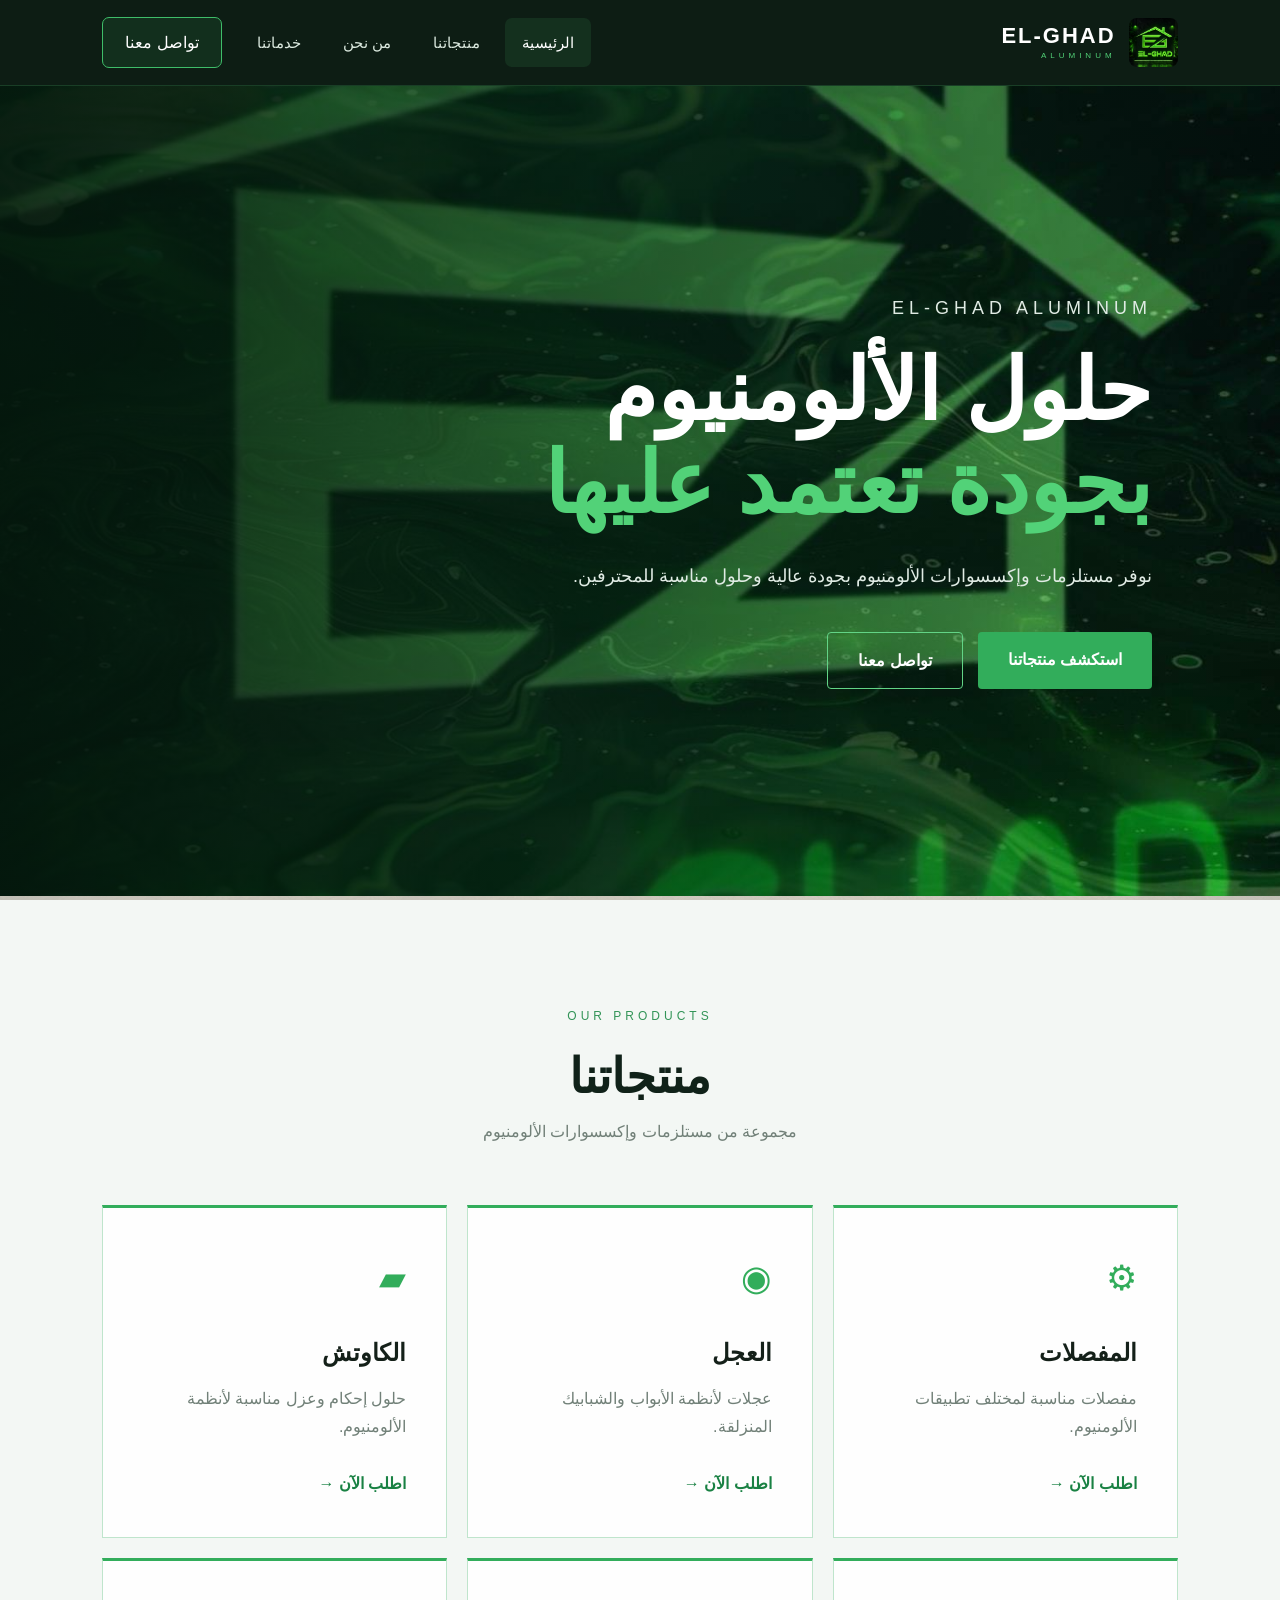
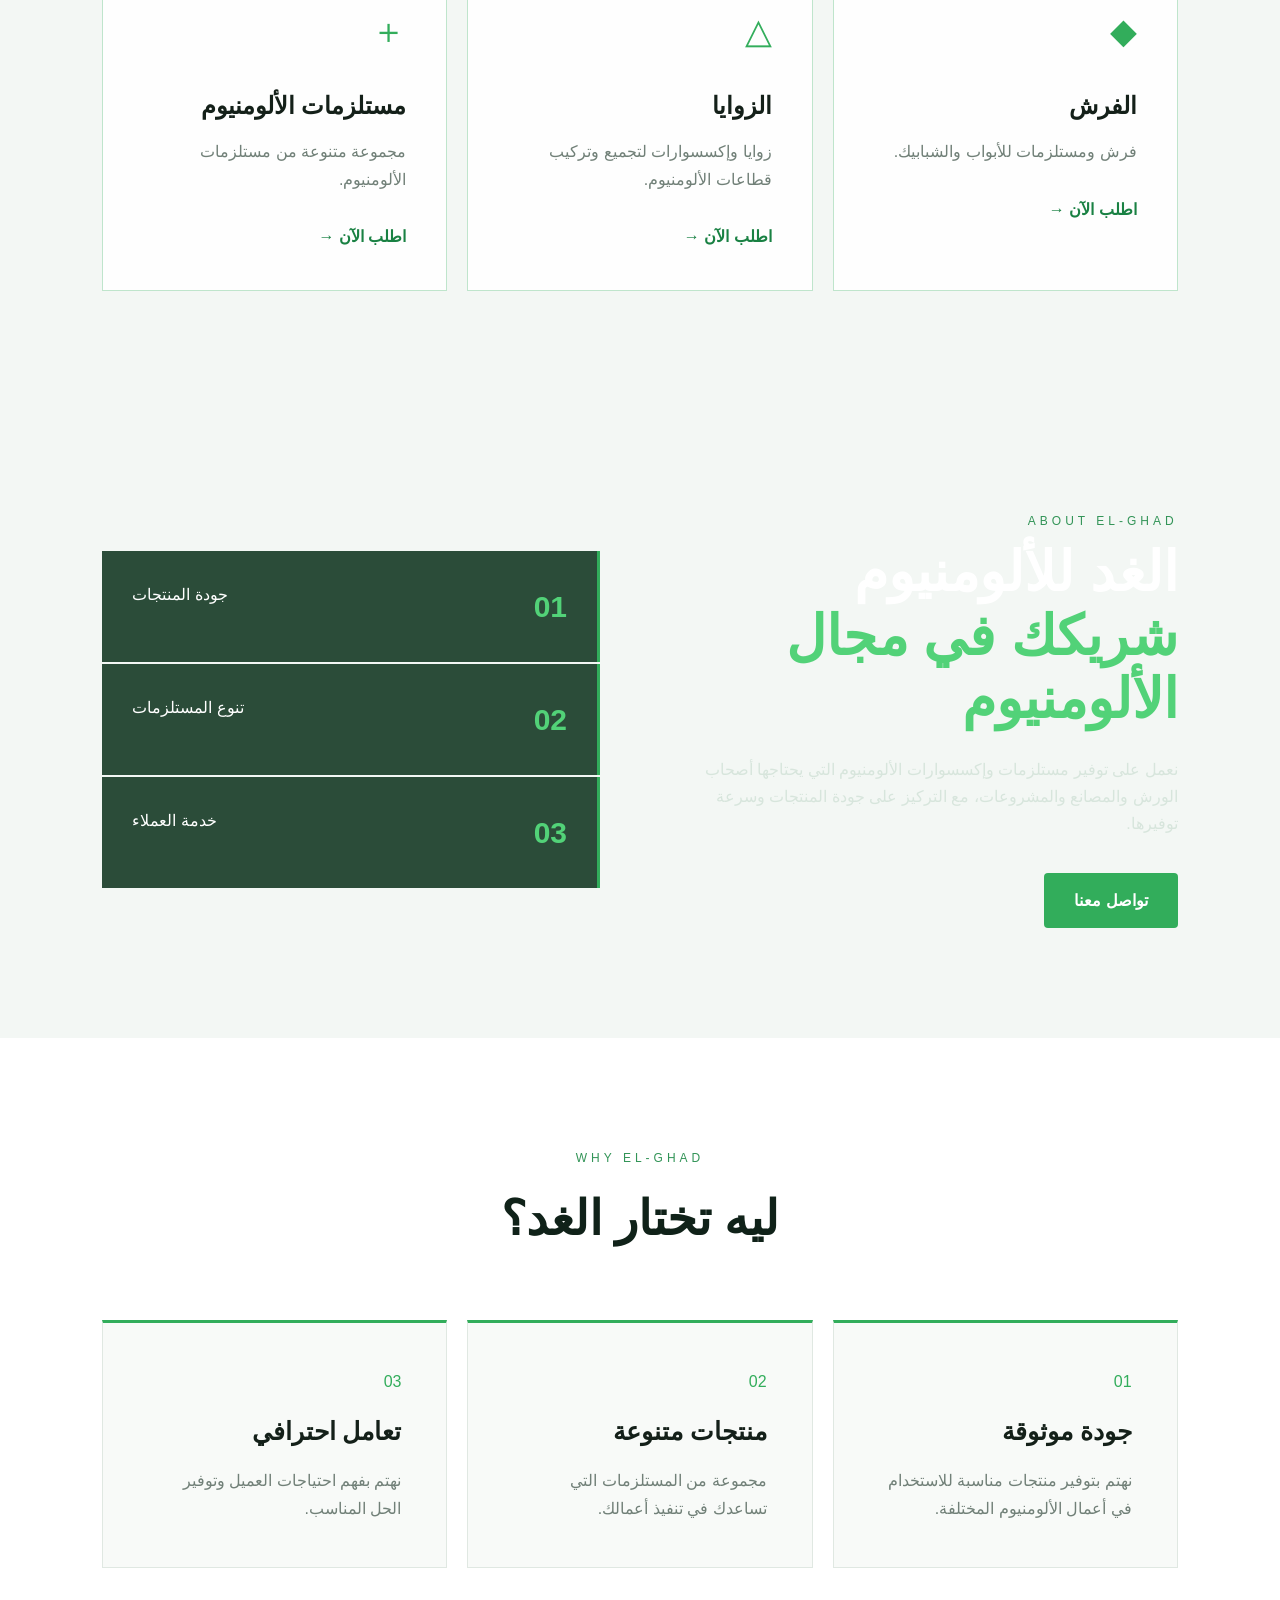
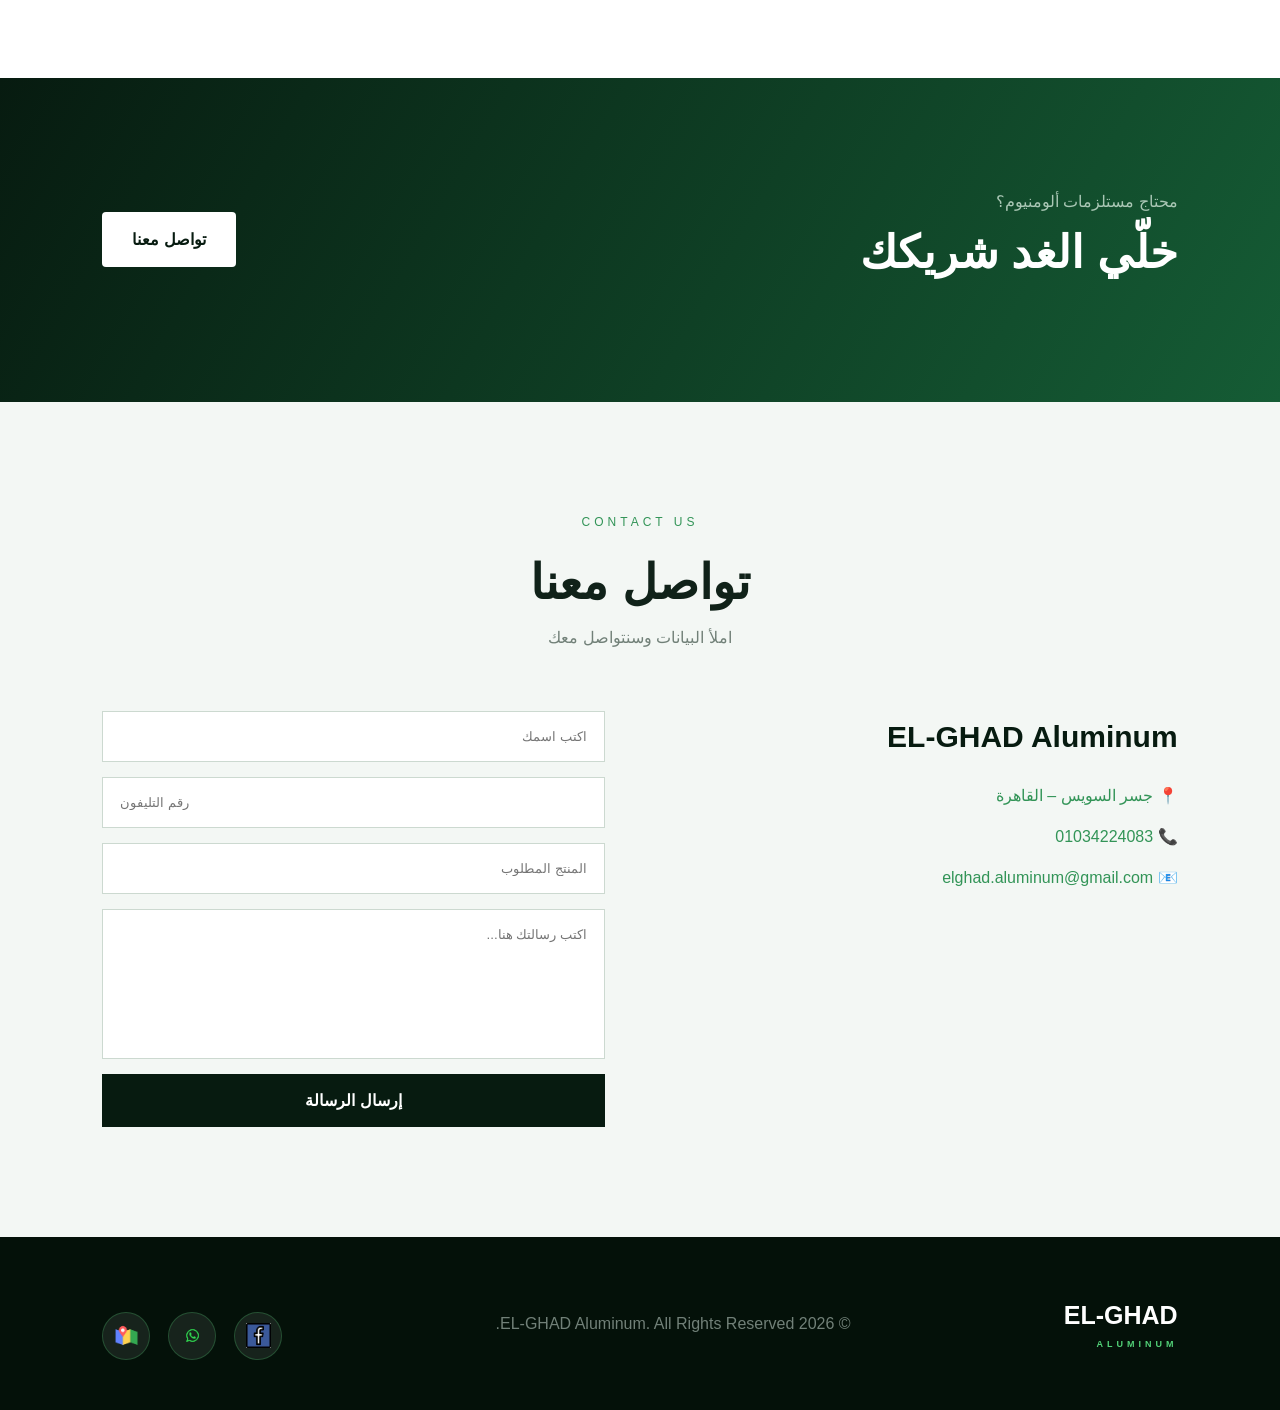
==== commit c5da5504: "Add social media links" ====
--- a/index.html
+++ b/index.html
@@ -464,6 +464,28 @@
             © 2026 EL-GHAD Aluminum. All Rights Reserved.
         </p>
 
+        <div class="social-links">
+
+    <a href="https://www.facebook.com/share/1EMwHKqVtN/"
+       target="_blank"
+       rel="noopener noreferrer">
+        <img src="facebook.webp" alt="Facebook">
+    </a>
+
+    <a href="https://wa.me/201034224083"
+       target="_blank"
+       rel="noopener noreferrer">
+        <img src="whatsapp.webp" alt="WhatsApp">
+    </a>
+
+    <a href="https://maps.app.goo.gl/SUGSfYuRxxnyJsCo6"
+       target="_blank"
+       rel="noopener noreferrer">
+        <img src="maps.webp" alt="Google Maps">
+    </a>
+
+</div>
+
     </footer>
 
 
--- a/style.css
+++ b/style.css
@@ -599,12 +599,9 @@
 
 .contact-content {
     display: grid;
-
     grid-template-columns: 1fr 1fr;
-
     gap: 70px;
-
-    direction: ltr;
+    direction: rtl;
 }
 
 .contact-info {
@@ -614,6 +611,7 @@
 .contact-content form {
     direction: rtl;
 }
+
 
 .contact-info h3 {
     font-size: 30px;
@@ -875,4 +873,63 @@
     .cta h2 {
         font-size: 35px;
     }
+}
+
+
+/* =========================
+   SOCIAL LINKS
+========================= */
+
+.social-links {
+    display: flex;
+
+    align-items: center;
+
+    justify-content: center;
+
+    gap: 18px;
+
+    margin-top: 25px;
+}
+
+.social-links a {
+    width: 48px;
+    height: 48px;
+
+    display: flex;
+
+    align-items: center;
+    justify-content: center;
+
+    border-radius: 50%;
+
+    background: rgba(255, 255, 255, 0.08);
+
+    border: 1px solid rgba(82, 210, 120, 0.25);
+
+    transition: 0.3s ease;
+}
+
+.social-links img {
+    width: 25px;
+    height: 25px;
+
+    object-fit: contain;
+
+    transition: 0.3s ease;
+}
+
+.social-links a:hover {
+    transform: translateY(-5px);
+
+    background: rgba(82, 210, 120, 0.15);
+
+    border-color: #52d278;
+
+    box-shadow:
+        0 8px 20px rgba(82, 210, 120, 0.20);
+}
+
+.social-links a:hover img {
+    transform: scale(1.1);
 }
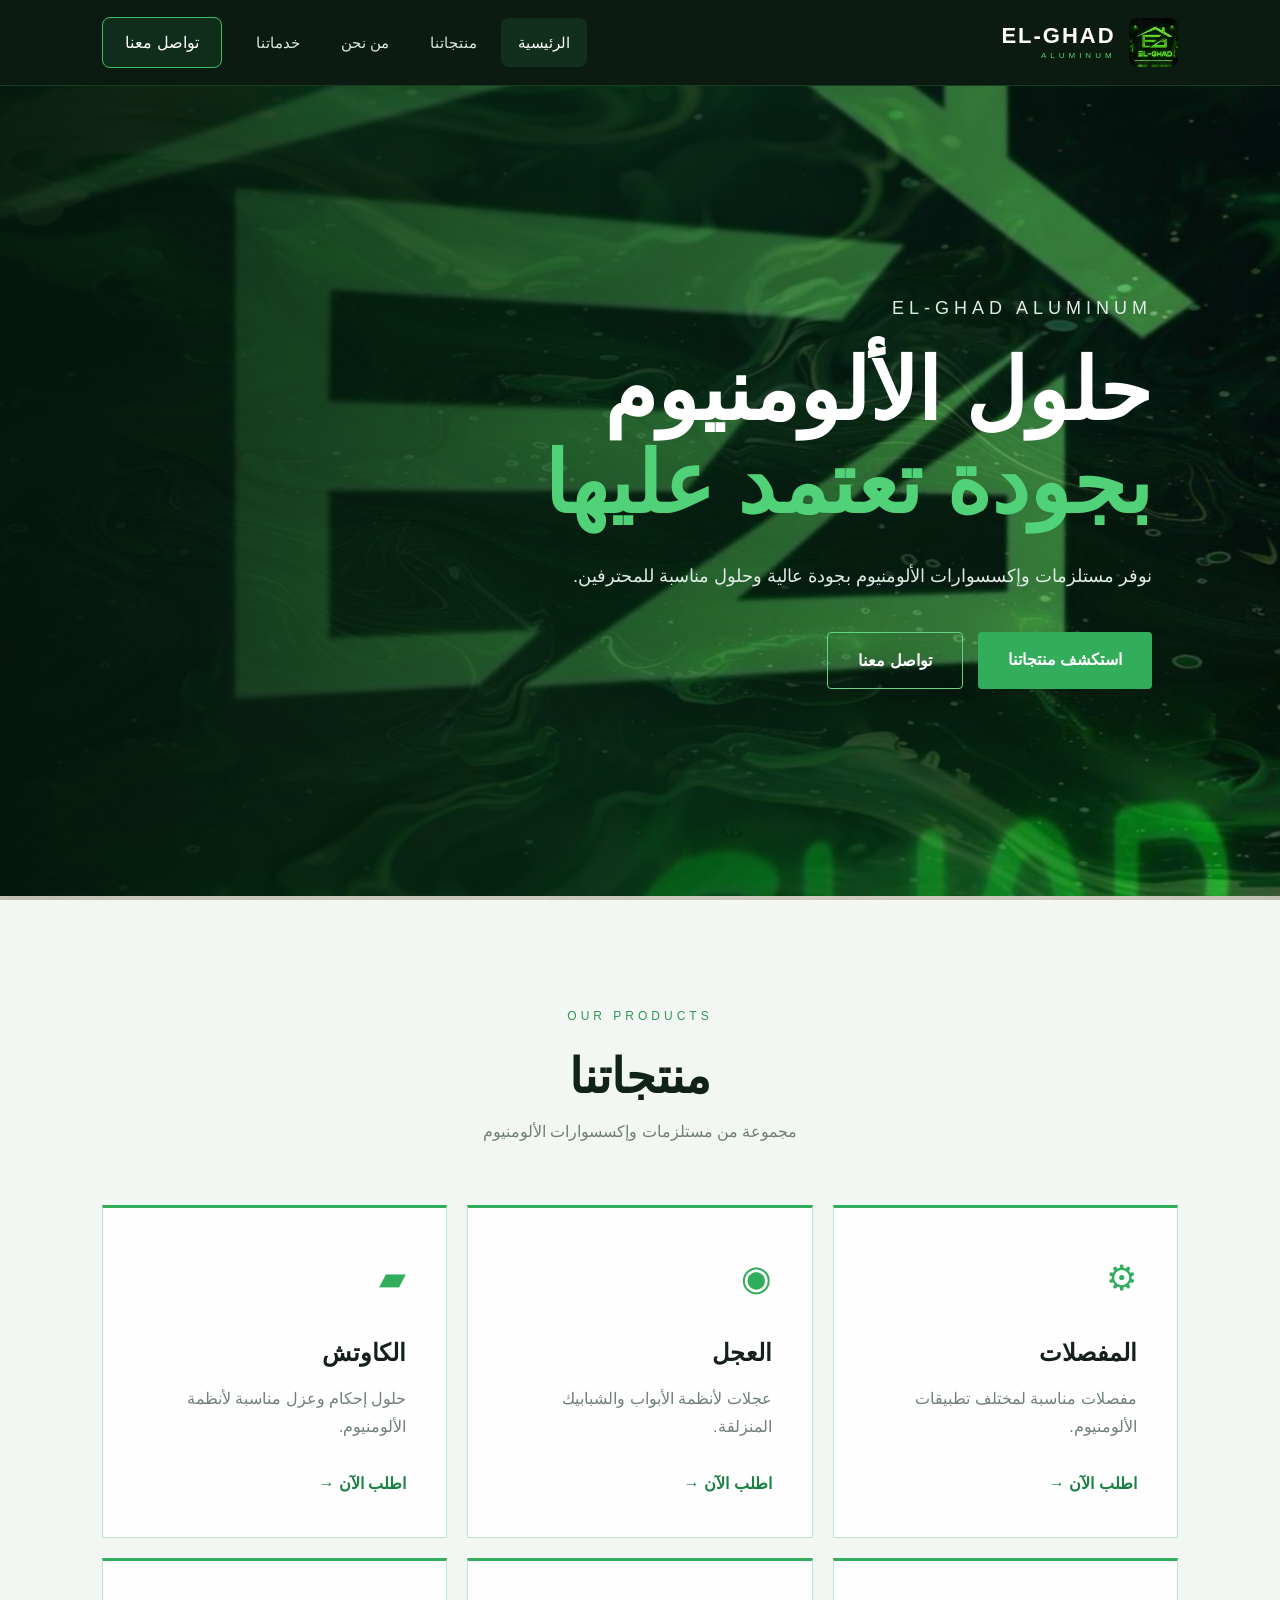
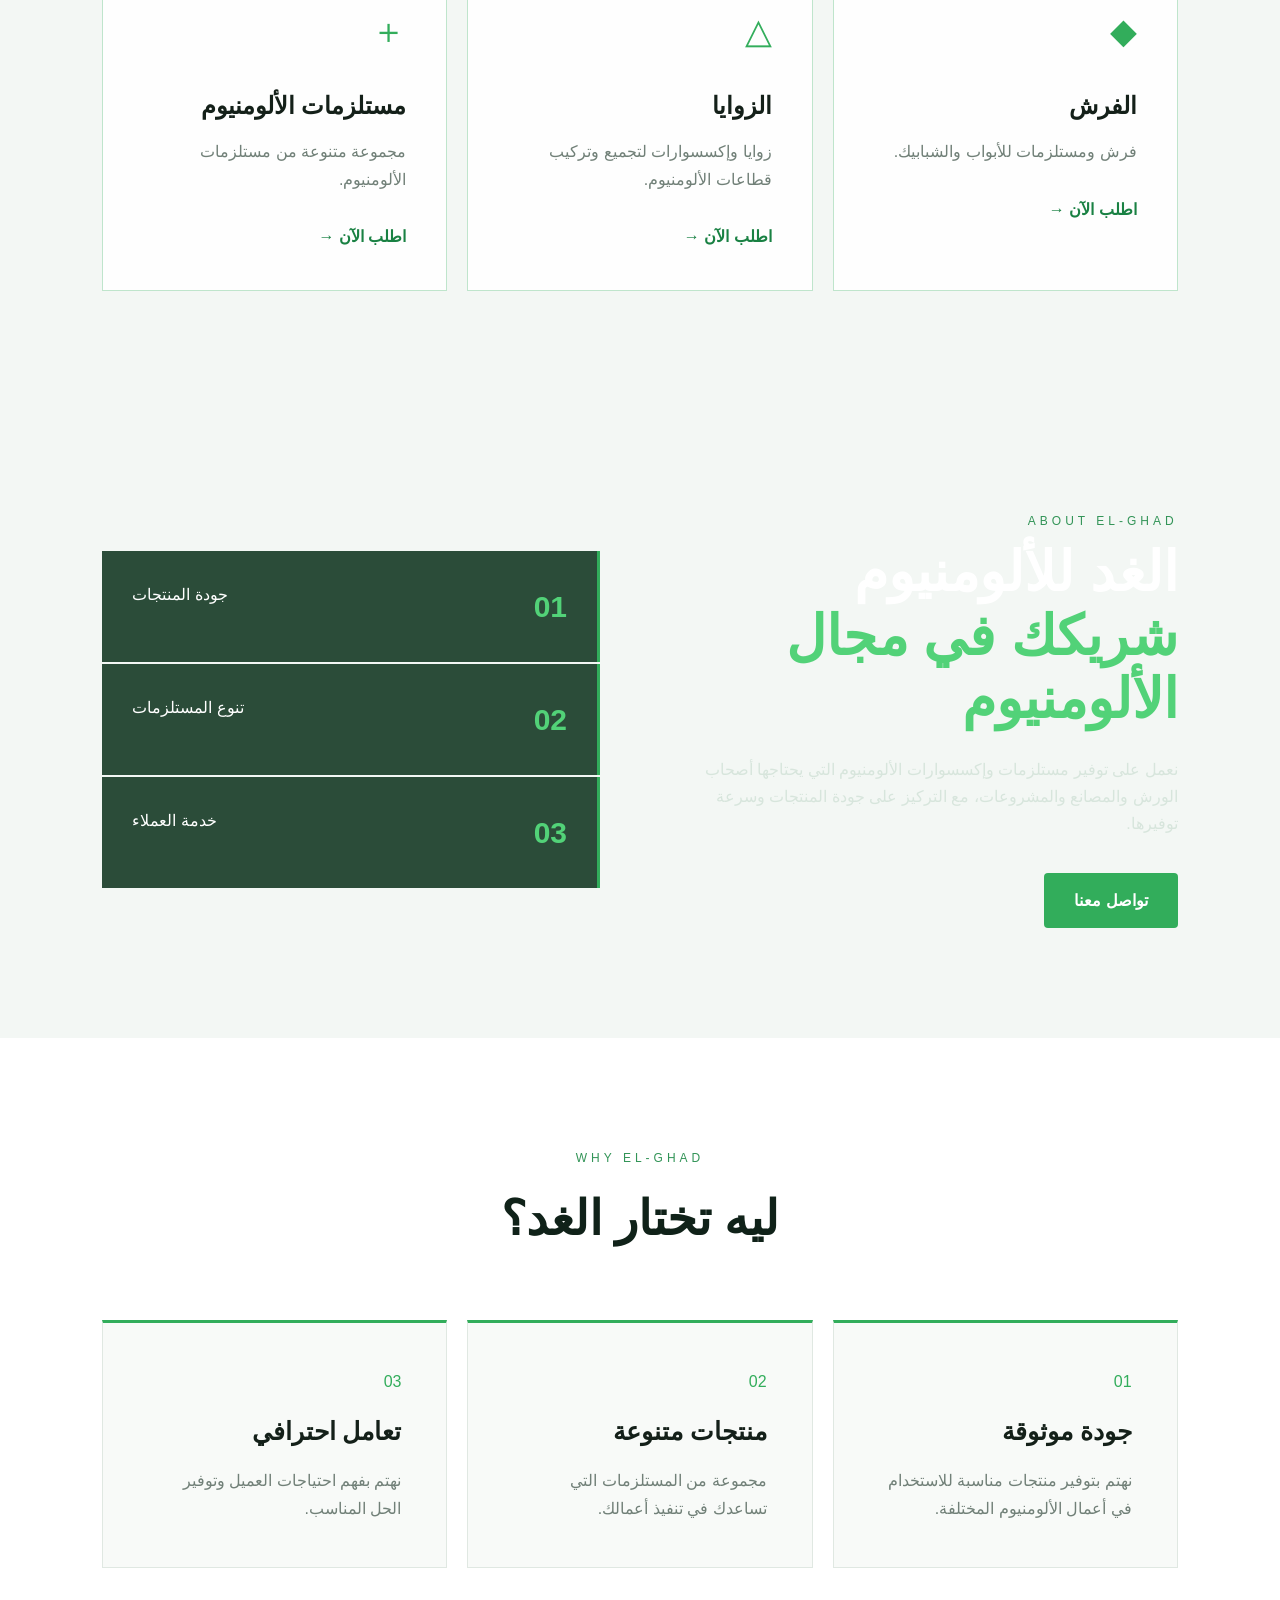
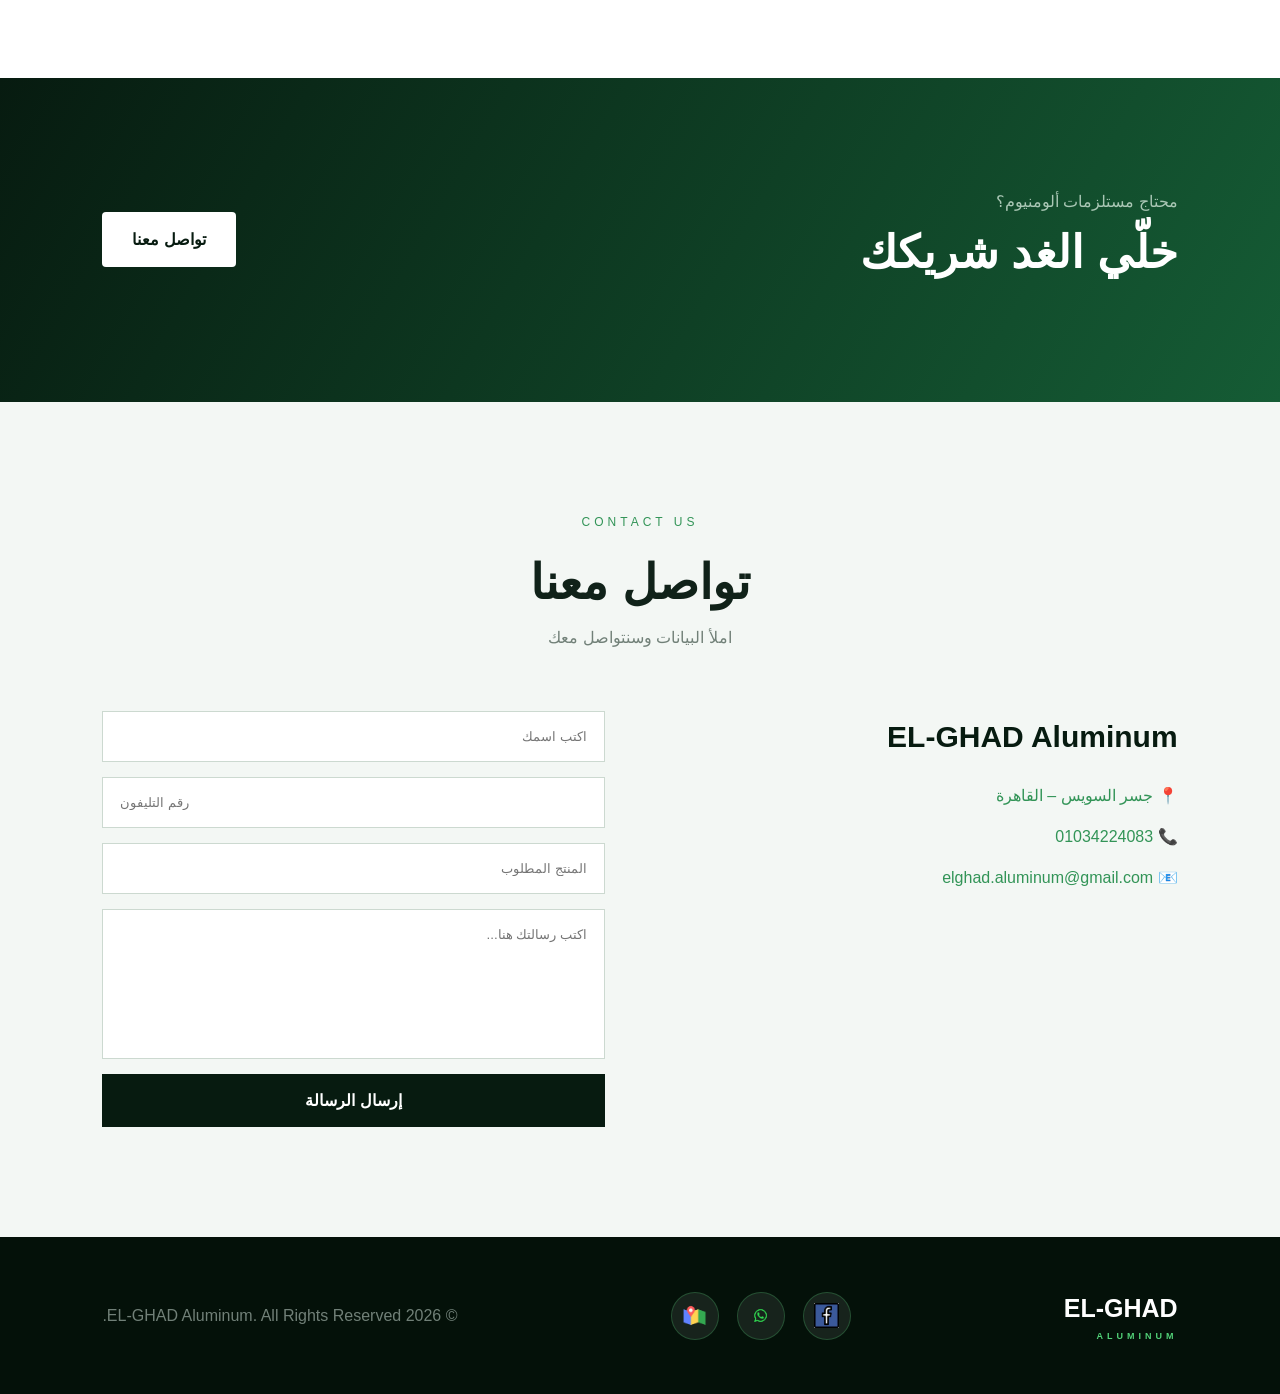
==== commit 335d40d7: "Add premium loading animation" ====
--- a/index.html
+++ b/index.html
@@ -13,7 +13,32 @@
 
 <body>
 
-    <!-- ================= NAVBAR ================= -->
+    <!-- =========================
+         LOADING SCREEN
+    ========================== -->
+
+    <div id="loader">
+
+        <div class="loader-content">
+
+            <img src="logo.png" alt="EL-GHAD Aluminum">
+
+            <h1>EL-GHAD</h1>
+
+            <span>ALUMINUM</span>
+
+            <div class="loader-line">
+                <div class="loader-progress"></div>
+            </div>
+
+        </div>
+
+    </div>
+
+
+    <!-- =========================
+         NAVBAR
+    ========================== -->
 
     <header class="navbar">
 
@@ -24,8 +49,11 @@
                 <img src="logo.png" alt="EL-GHAD Aluminum">
 
                 <div class="brand-name">
+
                     <strong>EL-GHAD</strong>
+
                     <span>ALUMINUM</span>
+
                 </div>
 
             </a>
@@ -60,7 +88,9 @@
     </header>
 
 
-    <!-- ================= HERO ================= -->
+    <!-- =========================
+         HERO
+    ========================== -->
 
     <section class="hero" id="home">
 
@@ -98,7 +128,9 @@
     </section>
 
 
-    <!-- ================= PRODUCTS ================= -->
+    <!-- =========================
+         PRODUCTS
+    ========================== -->
 
     <section class="products" id="products">
 
@@ -223,7 +255,9 @@
     </section>
 
 
-    <!-- ================= ABOUT ================= -->
+    <!-- =========================
+         ABOUT
+    ========================== -->
 
     <section class="about" id="about">
 
@@ -274,7 +308,9 @@
     </section>
 
 
-    <!-- ================= SERVICES ================= -->
+    <!-- =========================
+         SERVICES
+    ========================== -->
 
     <section class="services" id="services">
 
@@ -335,7 +371,9 @@
     </section>
 
 
-    <!-- ================= CTA ================= -->
+    <!-- =========================
+         CTA
+    ========================== -->
 
     <section class="cta">
 
@@ -358,7 +396,9 @@
     </section>
 
 
-    <!-- ================= CONTACT ================= -->
+    <!-- =========================
+         CONTACT
+    ========================== -->
 
     <section class="contact" id="contact">
 
@@ -376,6 +416,43 @@
 
 
         <div class="contact-content">
+
+
+            <!-- LEFT : FORM -->
+
+            <form id="contactForm">
+
+                <input
+                    type="text"
+                    id="name"
+                    placeholder="اكتب اسمك"
+                    required>
+
+                <input
+                    type="tel"
+                    id="phone"
+                    placeholder="رقم التليفون"
+                    required>
+
+                <input
+                    type="text"
+                    id="product"
+                    placeholder="المنتج المطلوب"
+                    required>
+
+                <textarea
+                    id="message"
+                    placeholder="اكتب رسالتك هنا..."
+                    required></textarea>
+
+                <button type="submit">
+                    إرسال الرسالة
+                </button>
+
+            </form>
+
+
+            <!-- RIGHT : COMPANY INFO -->
 
             <div class="contact-info">
 
@@ -409,93 +486,113 @@
 
             </div>
 
-
-            <form id="contactForm">
-
-                <input
-                    type="text"
-                    id="name"
-                    placeholder="اكتب اسمك"
-                    required>
-
-                <input
-                    type="tel"
-                    id="phone"
-                    placeholder="رقم التليفون"
-                    required>
-
-                <input
-                    type="text"
-                    id="product"
-                    placeholder="المنتج المطلوب"
-                    required>
-
-                <textarea
-                    id="message"
-                    placeholder="اكتب رسالتك هنا..."
-                    required></textarea>
-
-                <button type="submit">
-                    إرسال الرسالة
-                </button>
-
-            </form>
-
         </div>
 
     </section>
 
 
-    <!-- ================= FOOTER ================= -->
+    <!-- =========================
+         FOOTER
+    ========================== -->
 
     <footer>
 
-        <div class="footer-logo">
-
-            EL-GHAD
-
-            <span>
-                ALUMINUM
-            </span>
-
-        </div>
-
-        <p>
-            © 2026 EL-GHAD Aluminum. All Rights Reserved.
-        </p>
-
-        <div class="social-links">
-
-    <a href="https://www.facebook.com/share/1EMwHKqVtN/"
-       target="_blank"
-       rel="noopener noreferrer">
-        <img src="facebook.webp" alt="Facebook">
-    </a>
-
-    <a href="https://wa.me/201034224083"
-       target="_blank"
-       rel="noopener noreferrer">
-        <img src="whatsapp.webp" alt="WhatsApp">
-    </a>
-
-    <a href="https://maps.app.goo.gl/SUGSfYuRxxnyJsCo6"
-       target="_blank"
-       rel="noopener noreferrer">
-        <img src="maps.webp" alt="Google Maps">
-    </a>
-
-</div>
+        <div class="footer-content">
+
+            <div class="footer-logo">
+
+                EL-GHAD
+
+                <span>
+                    ALUMINUM
+                </span>
+
+            </div>
+
+
+            <div class="social-links">
+
+                <!-- FACEBOOK -->
+
+                <a
+                    href="https://www.facebook.com/share/1EMwHKqVtN/"
+                    target="_blank"
+                    rel="noopener noreferrer">
+
+                    <img
+                        src="facebook.webp"
+                        alt="Facebook">
+
+                </a>
+
+
+                <!-- WHATSAPP -->
+
+                <a
+                    href="https://wa.me/201034224083"
+                    target="_blank"
+                    rel="noopener noreferrer">
+
+                    <img
+                        src="whatsapp.webp"
+                        alt="WhatsApp">
+
+                </a>
+
+
+                <!-- GOOGLE MAPS -->
+
+                <a
+                    href="https://maps.app.goo.gl/SUGSfYuRxxnyJsCo6"
+                    target="_blank"
+                    rel="noopener noreferrer">
+
+                    <img
+                        src="maps.webp"
+                        alt="Google Maps">
+
+                </a>
+
+            </div>
+
+
+            <p>
+                © 2026 EL-GHAD Aluminum. All Rights Reserved.
+            </p>
+
+        </div>
 
     </footer>
 
 
-    <!-- ================= WHATSAPP FORM ================= -->
+    <!-- =========================
+         JAVASCRIPT
+    ========================== -->
 
     <script>
 
-        const form = document.getElementById("contactForm");
-
-        form.addEventListener("submit", function(event) {
+        /* LOADER */
+
+        window.addEventListener("load", function () {
+
+            setTimeout(function () {
+
+                const loader =
+                    document.getElementById("loader");
+
+                loader.classList.add("hide");
+
+            }, 1000);
+
+        });
+
+
+        /* CONTACT → WHATSAPP */
+
+        const form =
+            document.getElementById("contactForm");
+
+        form.addEventListener("submit", function (event) {
 
             event.preventDefault();
 
@@ -511,6 +608,7 @@
             const message =
                 document.getElementById("message").value;
 
+
             const whatsappMessage =
 `السلام عليكم، أنا عايز أتواصل مع EL-GHAD Aluminum
 
@@ -523,10 +621,15 @@
 الرسالة:
 ${message}`;
 
+
             const whatsappURL =
                 `https://wa.me/201034224083?text=${encodeURIComponent(whatsappMessage)}`;
 
-            window.open(whatsappURL, "_blank");
+
+            window.open(
+                whatsappURL,
+                "_blank"
+            );
 
         });
 
--- a/style.css
+++ b/style.css
@@ -10,32 +10,213 @@
 
 body {
     font-family: Arial, sans-serif;
+
     background: #f3f7f4;
+
     color: #142019;
+
     line-height: 1.7;
 }
 
 
-/* ==============================
-   PREMIUM NAVBAR
-============================== */
+/* ==================================================
+   LOADING SCREEN
+================================================== */
+
+#loader {
+    position: fixed;
+
+    inset: 0;
+
+    z-index: 99999;
+
+    display: flex;
+
+    align-items: center;
+
+    justify-content: center;
+
+    background:
+        radial-gradient(
+            circle at center,
+            #123d25 0%,
+            #071b10 45%,
+            #020b06 100%
+        );
+
+    opacity: 1;
+
+    visibility: visible;
+
+    transition:
+        opacity 0.8s ease,
+        visibility 0.8s ease;
+}
+
+#loader.hide {
+    opacity: 0;
+
+    visibility: hidden;
+
+    pointer-events: none;
+}
+
+.loader-content {
+    display: flex;
+
+    flex-direction: column;
+
+    align-items: center;
+
+    justify-content: center;
+
+    text-align: center;
+}
+
+.loader-content img {
+    width: 105px;
+
+    height: 105px;
+
+    object-fit: contain;
+
+    margin-bottom: 22px;
+
+    animation:
+        logoFloat 2s ease-in-out infinite,
+        logoGlow 2s ease-in-out infinite;
+}
+
+.loader-content h1 {
+    color: white;
+
+    font-size: 34px;
+
+    letter-spacing: 5px;
+
+    font-weight: 700;
+}
+
+.loader-content span {
+    margin-top: 5px;
+
+    color: #52d278;
+
+    font-size: 10px;
+
+    letter-spacing: 8px;
+}
+
+.loader-line {
+    width: 180px;
+
+    height: 3px;
+
+    margin-top: 30px;
+
+    overflow: hidden;
+
+    border-radius: 10px;
+
+    background: rgba(255, 255, 255, 0.12);
+}
+
+.loader-progress {
+    width: 45%;
+
+    height: 100%;
+
+    border-radius: 10px;
+
+    background: #52d278;
+
+    box-shadow:
+        0 0 12px rgba(82, 210, 120, 0.8);
+
+    animation:
+        loadingProgress 1.5s ease-in-out infinite;
+}
+
+@keyframes logoFloat {
+
+    0% {
+        transform: translateY(0);
+    }
+
+    50% {
+        transform: translateY(-8px);
+    }
+
+    100% {
+        transform: translateY(0);
+    }
+}
+
+@keyframes logoGlow {
+
+    0% {
+        filter:
+            drop-shadow(
+                0 0 0
+                rgba(82, 210, 120, 0)
+            );
+    }
+
+    50% {
+        filter:
+            drop-shadow(
+                0 0 18px
+                rgba(82, 210, 120, 0.45)
+            );
+    }
+
+    100% {
+        filter:
+            drop-shadow(
+                0 0 0
+                rgba(82, 210, 120, 0)
+            );
+    }
+}
+
+@keyframes loadingProgress {
+
+    0% {
+        transform: translateX(-220%);
+    }
+
+    100% {
+        transform: translateX(450%);
+    }
+}
+
+
+/* ==================================================
+   NAVBAR
+================================================== */
 
 .navbar {
     position: sticky;
+
     top: 0;
+
     z-index: 1000;
 
     height: 86px;
 
-    background: rgba(4, 20, 11, 0.96);
+    background:
+        rgba(4, 20, 11, 0.97);
 
     backdrop-filter: blur(14px);
 
-    border-bottom: 1px solid rgba(82, 210, 120, 0.18);
+    border-bottom:
+        1px solid
+        rgba(82, 210, 120, 0.18);
 }
 
 .navbar-container {
     width: 84%;
+
     max-width: 1400px;
 
     height: 100%;
@@ -43,7 +224,9 @@
     margin: auto;
 
     display: flex;
+
     align-items: center;
+
     justify-content: space-between;
 }
 
@@ -52,16 +235,19 @@
 
 .brand {
     display: flex;
+
     align-items: center;
+
     gap: 13px;
 
+    color: white;
+
     text-decoration: none;
-
-    color: white;
 }
 
 .brand img {
     width: 49px;
+
     height: 49px;
 
     object-fit: contain;
@@ -71,6 +257,7 @@
 
 .brand-name {
     display: flex;
+
     flex-direction: column;
 
     line-height: 1;
@@ -81,7 +268,7 @@
 
     letter-spacing: 2px;
 
-    color: #ffffff;
+    color: white;
 }
 
 .brand-name span {
@@ -95,14 +282,14 @@
 }
 
 
-/* NAVIGATION */
+/* NAV MENU */
 
 .nav-menu {
     display: flex;
 
     align-items: center;
 
-    gap: 8px;
+    gap: 7px;
 }
 
 .nav-link {
@@ -118,11 +305,9 @@
 
     font-weight: 500;
 
-    border-radius: 7px;
-
-    transition:
-        color 0.3s ease,
-        background 0.3s ease;
+    border-radius: 8px;
+
+    transition: 0.3s;
 }
 
 .nav-link::after {
@@ -142,13 +327,14 @@
 
     transform: translateX(50%);
 
-    transition: width 0.3s ease;
+    transition: 0.3s;
 }
 
 .nav-link:hover {
-    color: #ffffff;
-
-    background: rgba(82, 210, 120, 0.08);
+    color: white;
+
+    background:
+        rgba(82, 210, 120, 0.08);
 }
 
 .nav-link:hover::after {
@@ -156,28 +342,32 @@
 }
 
 .nav-link.active {
-    color: #ffffff;
-
-    background: rgba(82, 210, 120, 0.10);
-}
-
-
-/* CONTACT BUTTON */
+    color: white;
+
+    background:
+        rgba(82, 210, 120, 0.10);
+}
+
+
+/* CONTACT NAV BUTTON */
 
 .nav-contact {
     margin-right: 10px;
 
     padding: 11px 22px;
 
-    border: 1px solid #3ebd69;
-
-    border-radius: 7px;
+    border:
+        1px solid
+        #3ebd69;
+
+    border-radius: 8px;
+
+    background:
+        rgba(50, 173, 91, 0.12);
 
     color: white;
 
     text-decoration: none;
-
-    background: rgba(50, 173, 91, 0.12);
 
     transition: 0.3s;
 }
@@ -190,18 +380,20 @@
     transform: translateY(-1px);
 
     box-shadow:
-        0 7px 20px rgba(50, 173, 91, 0.20);
-}
-
-
-/* ==============================
+        0 7px 20px
+        rgba(50, 173, 91, 0.20);
+}
+
+
+/* ==================================================
    HERO
-============================== */
+================================================== */
 
 .hero {
     min-height: 90vh;
 
     display: flex;
+
     align-items: center;
 
     padding: 100px 10%;
@@ -239,7 +431,8 @@
 }
 
 .hero h1 {
-    font-size: clamp(45px, 7vw, 85px);
+    font-size:
+        clamp(45px, 7vw, 85px);
 
     line-height: 1.1;
 
@@ -267,7 +460,9 @@
 }
 
 
-/* BUTTONS */
+/* ==================================================
+   BUTTONS
+================================================== */
 
 .btn {
     display: inline-block;
@@ -296,7 +491,9 @@
 }
 
 .secondary {
-    border: 1px solid #62d486;
+    border:
+        1px solid
+        #62d486;
 
     color: white;
 }
@@ -308,7 +505,9 @@
 }
 
 
-/* SECTIONS */
+/* ==================================================
+   SECTIONS
+================================================== */
 
 section {
     padding: 110px 8%;
@@ -342,7 +541,9 @@
 }
 
 
-/* PRODUCTS */
+/* ==================================================
+   PRODUCTS
+================================================== */
 
 .products {
     background:
@@ -362,32 +563,41 @@
 .products-grid {
     display: grid;
 
-    grid-template-columns: repeat(3, 1fr);
+    grid-template-columns:
+        repeat(3, 1fr);
 
     gap: 20px;
 }
 
 .product-card {
-    background: rgba(255, 255, 255, 0.94);
+    background:
+        rgba(255, 255, 255, 0.94);
 
     padding: 40px;
 
     min-height: 300px;
 
-    border: 1px solid rgba(50, 173, 91, 0.30);
-
-    border-top: 3px solid #32ad5b;
+    border:
+        1px solid
+        rgba(50, 173, 91, 0.30);
+
+    border-top:
+        3px solid
+        #32ad5b;
 
     transition: 0.3s;
 }
 
 .product-card:hover {
-    transform: translateY(-8px);
-
-    border-color: #32ad5b;
+    transform:
+        translateY(-8px);
+
+    border-color:
+        #32ad5b;
 
     box-shadow:
-        0 15px 35px rgba(24, 91, 47, 0.15);
+        0 15px 35px
+        rgba(24, 91, 47, 0.15);
 }
 
 .product-icon {
@@ -419,7 +629,9 @@
 }
 
 
-/* ABOUT */
+/* ==================================================
+   ABOUT
+================================================== */
 
 .about {
     background:
@@ -439,7 +651,8 @@
 
     display: grid;
 
-    grid-template-columns: 1fr 1fr;
+    grid-template-columns:
+        1fr 1fr;
 
     gap: 80px;
 
@@ -477,7 +690,8 @@
 }
 
 .about-box div {
-    background: rgba(16, 53, 31, 0.88);
+    background:
+        rgba(16, 53, 31, 0.88);
 
     padding: 30px;
 
@@ -485,9 +699,9 @@
 
     justify-content: space-between;
 
-    border-right: 3px solid #32ad5b;
-
-    transition: 0.3s;
+    border-right:
+        3px solid
+        #32ad5b;
 }
 
 .about-box strong {
@@ -497,7 +711,9 @@
 }
 
 
-/* SERVICES */
+/* ==================================================
+   SERVICES
+================================================== */
 
 .services {
     background: white;
@@ -506,7 +722,8 @@
 .services-grid {
     display: grid;
 
-    grid-template-columns: repeat(3, 1fr);
+    grid-template-columns:
+        repeat(3, 1fr);
 
     gap: 20px;
 }
@@ -516,22 +733,32 @@
 
     padding: 45px;
 
-    border-top: 3px solid #32ad5b;
-
-    border-left: 1px solid #e0e8e2;
-
-    border-right: 1px solid #e0e8e2;
-
-    border-bottom: 1px solid #e0e8e2;
+    border-top:
+        3px solid
+        #32ad5b;
+
+    border-left:
+        1px solid
+        #e0e8e2;
+
+    border-right:
+        1px solid
+        #e0e8e2;
+
+    border-bottom:
+        1px solid
+        #e0e8e2;
 
     transition: 0.3s;
 }
 
 .service:hover {
-    transform: translateY(-5px);
+    transform:
+        translateY(-5px);
 
     box-shadow:
-        0 12px 30px rgba(24, 91, 47, 0.10);
+        0 12px 30px
+        rgba(24, 91, 47, 0.10);
 }
 
 .service span {
@@ -549,7 +776,9 @@
 }
 
 
-/* CTA */
+/* ==================================================
+   CTA
+================================================== */
 
 .cta {
     background:
@@ -591,7 +820,9 @@
 }
 
 
-/* CONTACT */
+/* ==================================================
+   CONTACT
+================================================== */
 
 .contact {
     background: #f3f7f4;
@@ -599,19 +830,30 @@
 
 .contact-content {
     display: grid;
-    grid-template-columns: 1fr 1fr;
+
+    grid-template-columns:
+        1fr 1fr;
+
     gap: 70px;
+
+    direction: ltr;
+}
+
+
+/* FORM = LEFT */
+
+.contact-content form {
     direction: rtl;
 }
+
+
+/* INFO = RIGHT */
 
 .contact-info {
     direction: rtl;
-}
-
-.contact-content form {
-    direction: rtl;
-}
-
+
+    text-align: right;
+}
 
 .contact-info h3 {
     font-size: 30px;
@@ -656,7 +898,9 @@
 
     padding: 17px;
 
-    border: 1px solid #ccd9d0;
+    border:
+        1px solid
+        #ccd9d0;
 
     background: white;
 
@@ -699,7 +943,9 @@
 }
 
 
-/* FOOTER */
+/* ==================================================
+   FOOTER
+================================================== */
 
 footer {
     background: #041109;
@@ -707,12 +953,16 @@
     color: white;
 
     padding: 50px 8%;
-
+}
+
+.footer-content {
     display: flex;
 
     justify-content: space-between;
 
     align-items: center;
+
+    gap: 30px;
 }
 
 .footer-logo {
@@ -731,14 +981,80 @@
     color: #52d278;
 }
 
-footer p {
+
+/* SOCIAL LINKS */
+
+.social-links {
+    display: flex;
+
+    align-items: center;
+
+    justify-content: center;
+
+    gap: 18px;
+}
+
+.social-links a {
+    width: 48px;
+
+    height: 48px;
+
+    display: flex;
+
+    align-items: center;
+
+    justify-content: center;
+
+    border-radius: 50%;
+
+    background:
+        rgba(255, 255, 255, 0.08);
+
+    border:
+        1px solid
+        rgba(82, 210, 120, 0.25);
+
+    transition: 0.3s ease;
+}
+
+.social-links img {
+    width: 25px;
+
+    height: 25px;
+
+    object-fit: contain;
+
+    transition: 0.3s ease;
+}
+
+.social-links a:hover {
+    transform:
+        translateY(-5px);
+
+    background:
+        rgba(82, 210, 120, 0.15);
+
+    border-color:
+        #52d278;
+
+    box-shadow:
+        0 8px 20px
+        rgba(82, 210, 120, 0.20);
+}
+
+.social-links a:hover img {
+    transform:
+        scale(1.1);
+}
+
+.footer-content > p {
     color: #718078;
 }
 
 
-/* ==============================
+/* ==================================================
    RESPONSIVE
-============================== */
+================================================== */
 
 @media (max-width: 900px) {
 
@@ -803,12 +1119,10 @@
         gap: 30px;
     }
 
-    footer {
+    .footer-content {
         flex-direction: column;
 
-        gap: 20px;
-
-        align-items: flex-start;
+        text-align: center;
     }
 }
 
@@ -825,6 +1139,7 @@
 
     .brand img {
         width: 42px;
+
         height: 42px;
     }
 
@@ -873,63 +1188,21 @@
     .cta h2 {
         font-size: 35px;
     }
-}
-
-
-/* =========================
-   SOCIAL LINKS
-========================= */
-
-.social-links {
-    display: flex;
-
-    align-items: center;
-
-    justify-content: center;
-
-    gap: 18px;
-
-    margin-top: 25px;
-}
-
-.social-links a {
-    width: 48px;
-    height: 48px;
-
-    display: flex;
-
-    align-items: center;
-    justify-content: center;
-
-    border-radius: 50%;
-
-    background: rgba(255, 255, 255, 0.08);
-
-    border: 1px solid rgba(82, 210, 120, 0.25);
-
-    transition: 0.3s ease;
-}
-
-.social-links img {
-    width: 25px;
-    height: 25px;
-
-    object-fit: contain;
-
-    transition: 0.3s ease;
-}
-
-.social-links a:hover {
-    transform: translateY(-5px);
-
-    background: rgba(82, 210, 120, 0.15);
-
-    border-color: #52d278;
-
-    box-shadow:
-        0 8px 20px rgba(82, 210, 120, 0.20);
-}
-
-.social-links a:hover img {
-    transform: scale(1.1);
+
+    .loader-content img {
+        width: 85px;
+
+        height: 85px;
+    }
+
+    .loader-content h1 {
+        font-size: 27px;
+
+        letter-spacing: 4px;
+    }
+
+    .loader-line {
+        width: 150px;
+    }
+
 }
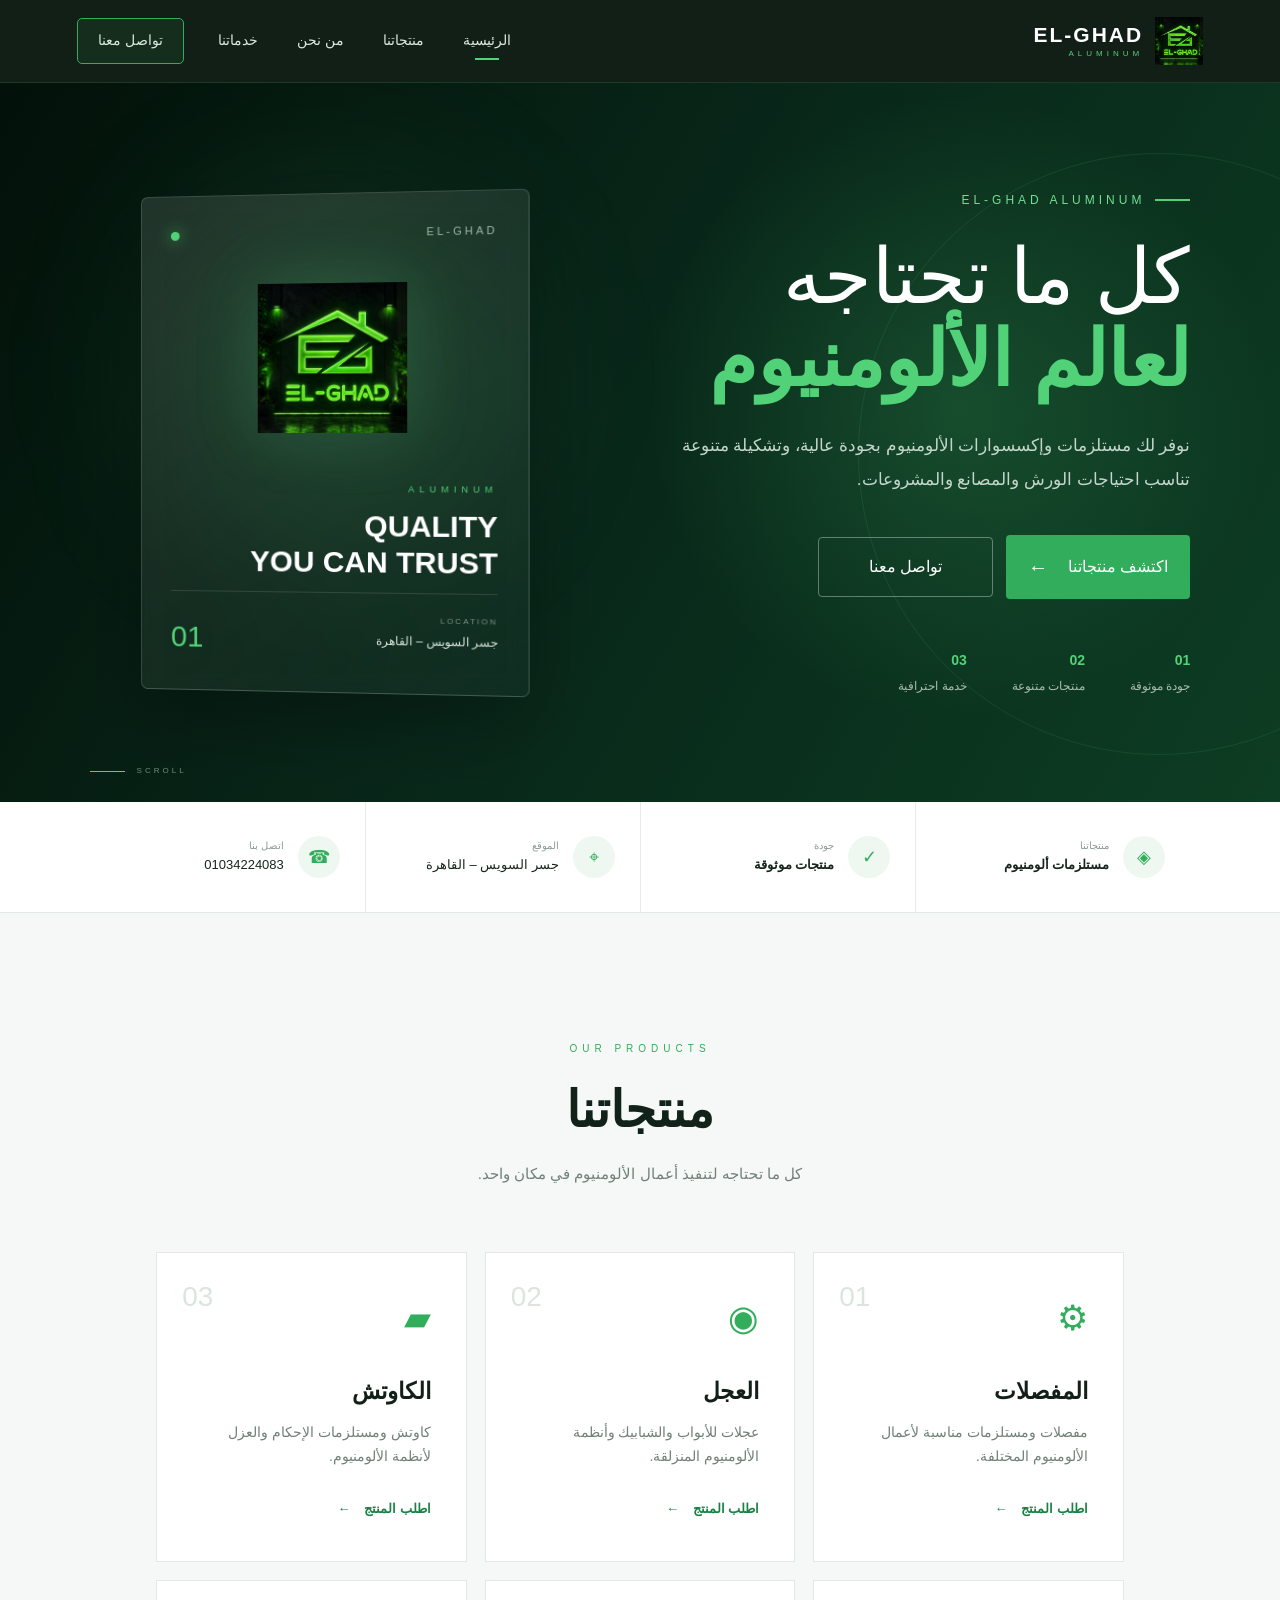
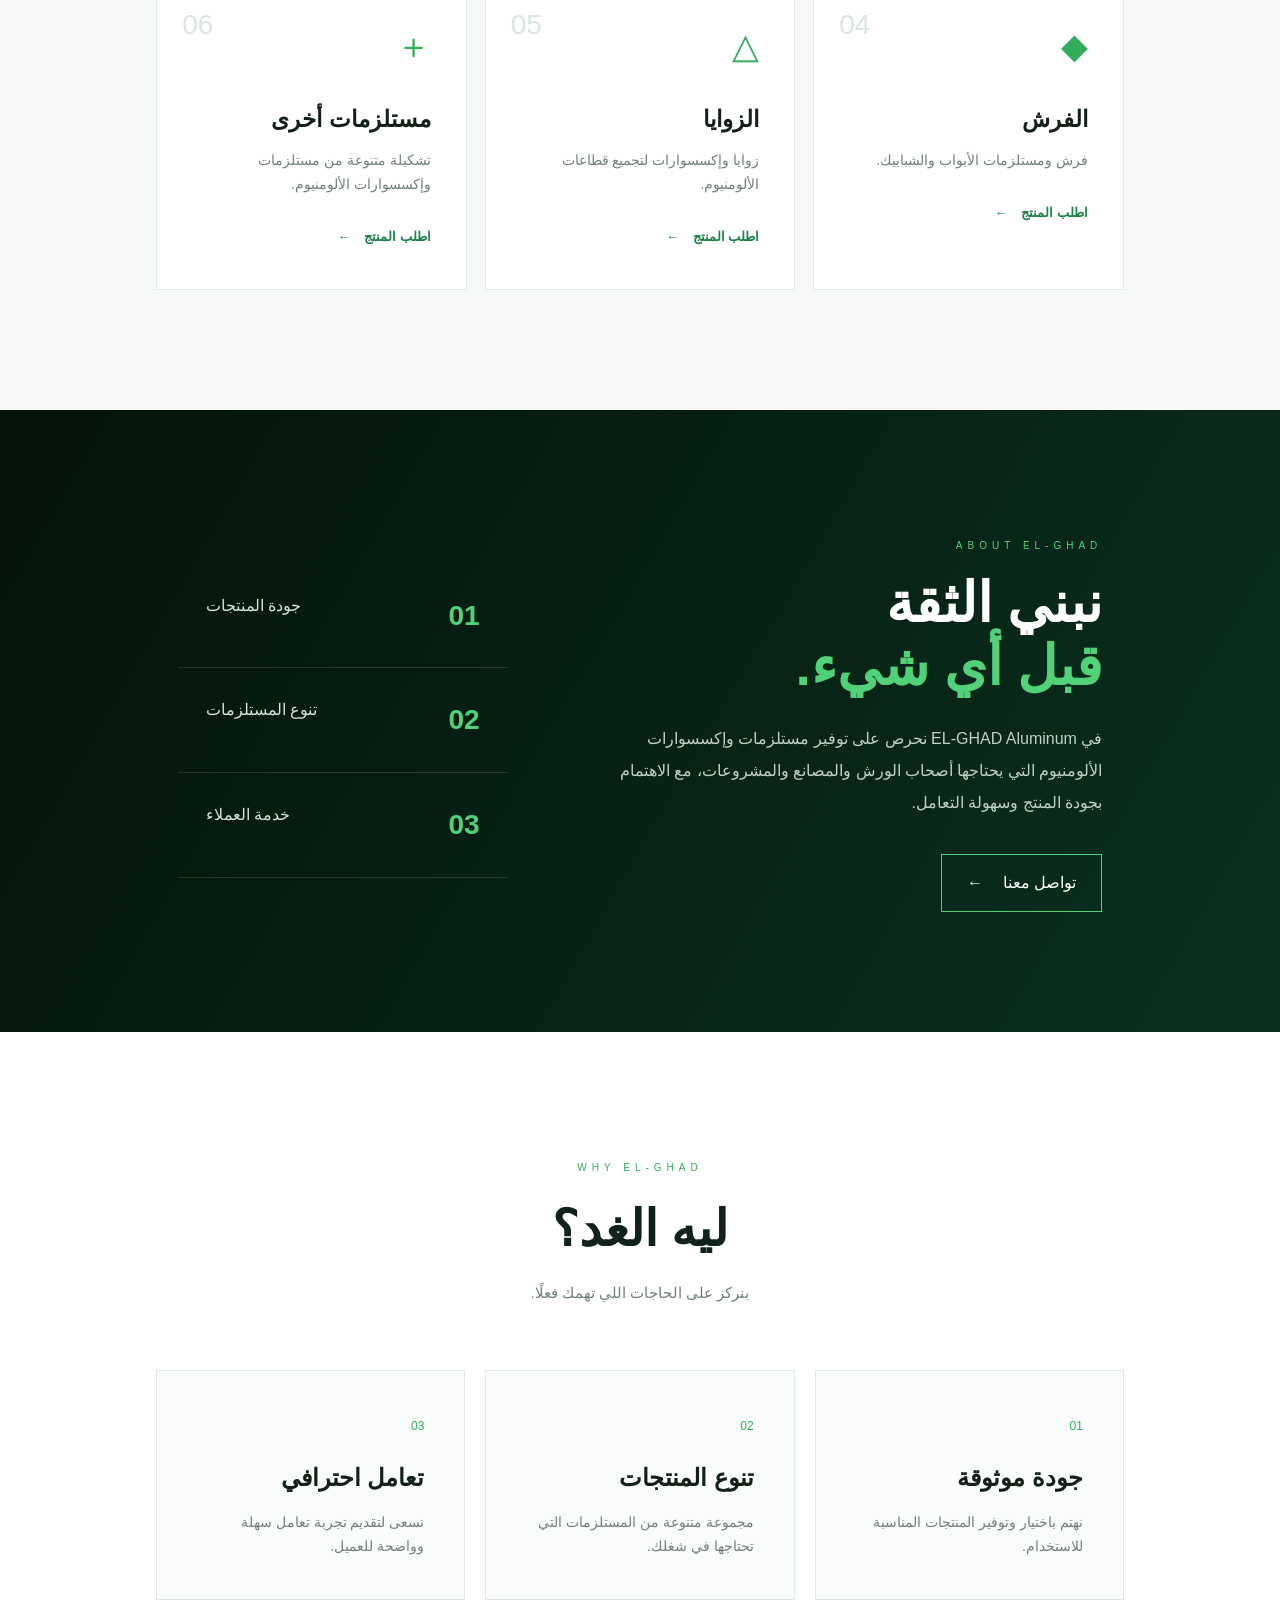
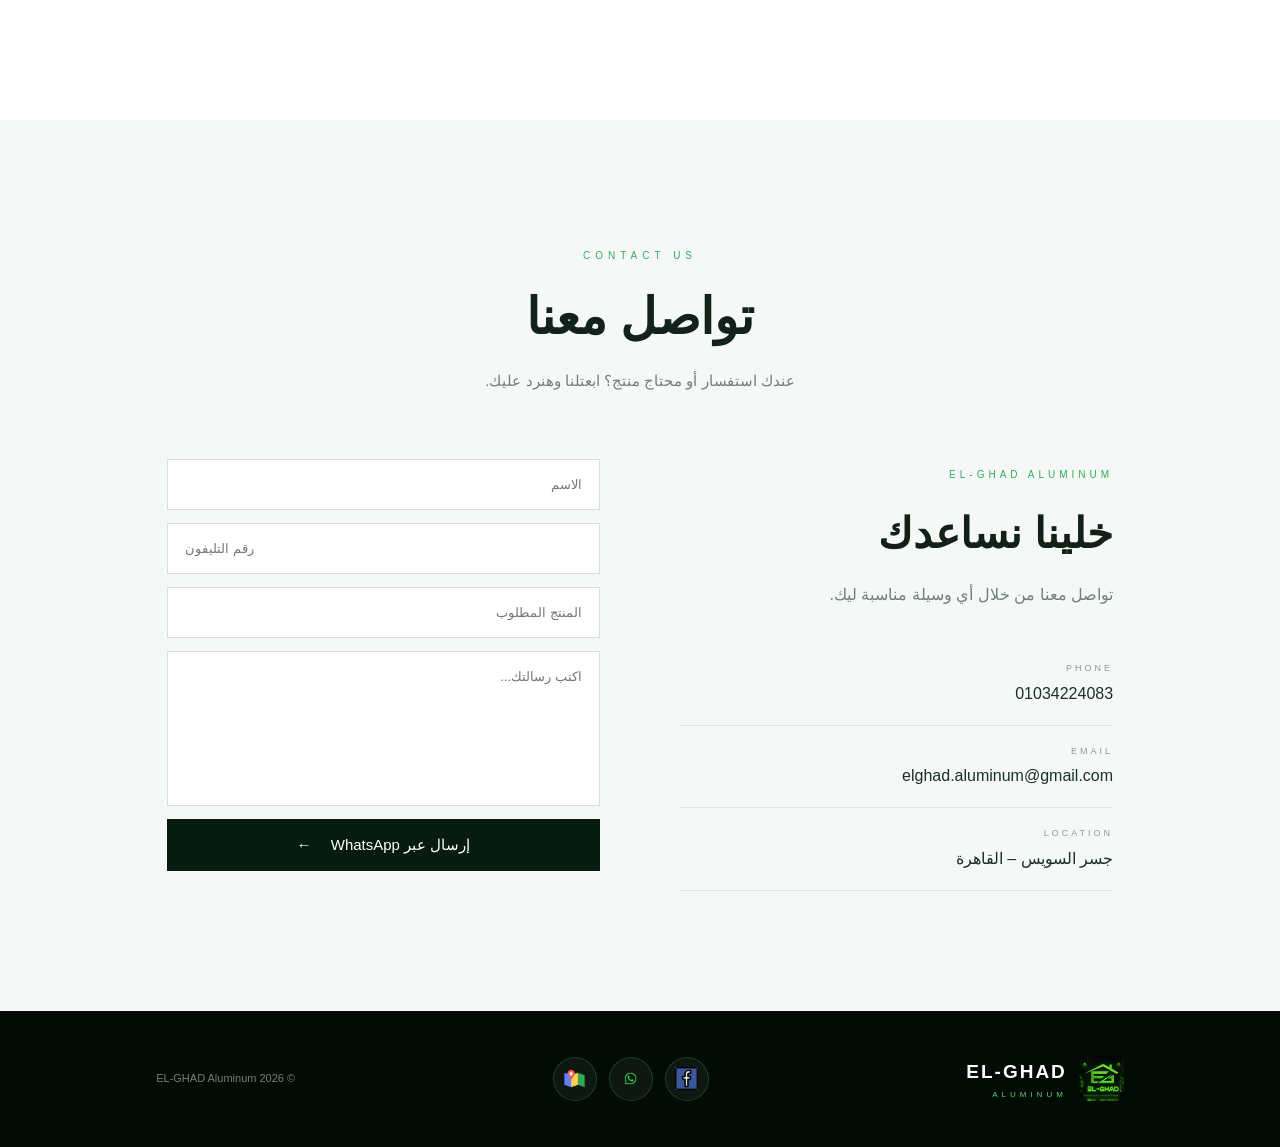
==== commit 4023aa5e: "Redesign homepage" ====
--- a/index.html
+++ b/index.html
@@ -5,30 +5,30 @@
     <meta charset="UTF-8">
     <meta name="viewport" content="width=device-width, initial-scale=1.0">
 
-    <title>EL-GHAD Aluminum | الغد للألومنيوم</title>
+    <title>EL-GHAD ALUMINUM | الغد للألومنيوم</title>
 
     <link rel="stylesheet" href="style.css">
-    <link rel="icon" type="image/png" href="logo.png">
+    <link rel="icon" href="logo.png">
 </head>
 
 <body>
 
     <!-- =========================
-         LOADING SCREEN
+         LOADING
     ========================== -->
 
     <div id="loader">
 
-        <div class="loader-content">
+        <div class="loader-box">
 
             <img src="logo.png" alt="EL-GHAD Aluminum">
 
-            <h1>EL-GHAD</h1>
-
-            <span>ALUMINUM</span>
+            <h2>EL-GHAD</h2>
+
+            <p>ALUMINUM</p>
 
             <div class="loader-line">
-                <div class="loader-progress"></div>
+                <span></span>
             </div>
 
         </div>
@@ -42,42 +42,39 @@
 
     <header class="navbar">
 
-        <div class="navbar-container">
-
-            <a href="#home" class="brand">
+        <div class="nav-container">
+
+            <a href="#home" class="logo">
 
                 <img src="logo.png" alt="EL-GHAD Aluminum">
 
-                <div class="brand-name">
-
+                <div>
                     <strong>EL-GHAD</strong>
-
                     <span>ALUMINUM</span>
-
                 </div>
 
             </a>
 
 
-            <nav class="nav-menu">
-
-                <a href="#home" class="nav-link active">
+            <nav>
+
+                <a href="#home" class="active">
                     الرئيسية
                 </a>
 
-                <a href="#products" class="nav-link">
+                <a href="#products">
                     منتجاتنا
                 </a>
 
-                <a href="#about" class="nav-link">
+                <a href="#about">
                     من نحن
                 </a>
 
-                <a href="#services" class="nav-link">
+                <a href="#services">
                     خدماتنا
                 </a>
 
-                <a href="#contact" class="nav-contact">
+                <a href="#contact" class="nav-button">
                     تواصل معنا
                 </a>
 
@@ -89,406 +86,623 @@
 
 
     <!-- =========================
-         HERO
+         HOME
     ========================== -->
 
-    <section class="hero" id="home">
-
-        <div class="hero-content">
-
-            <p class="small-title">
-                EL-GHAD ALUMINUM
-            </p>
-
-            <h1>
-                حلول الألومنيوم
-                <br>
-                <span>بجودة تعتمد عليها</span>
-            </h1>
-
-            <p>
-                نوفر مستلزمات وإكسسوارات الألومنيوم
-                بجودة عالية وحلول مناسبة للمحترفين.
-            </p>
-
-            <div class="hero-buttons">
-
-                <a href="#products" class="btn primary">
-                    استكشف منتجاتنا
-                </a>
-
-                <a href="#contact" class="btn secondary">
+    <main id="home">
+
+        <section class="hero">
+
+            <div class="hero-background"></div>
+
+            <div class="hero-container">
+
+
+                <!-- RIGHT SIDE -->
+
+                <div class="hero-text">
+
+                    <div class="hero-tag">
+                        <span></span>
+                        EL-GHAD ALUMINUM
+                    </div>
+
+                    <h1>
+                        كل ما تحتاجه
+                        <br>
+                        <strong>لعالم الألومنيوم</strong>
+                    </h1>
+
+                    <p>
+                        نوفر لك مستلزمات وإكسسوارات الألومنيوم
+                        بجودة عالية، وتشكيلة متنوعة تناسب
+                        احتياجات الورش والمصانع والمشروعات.
+                    </p>
+
+
+                    <div class="hero-buttons">
+
+                        <a href="#products" class="btn-main">
+                            اكتشف منتجاتنا
+                            <span>←</span>
+                        </a>
+
+                        <a href="#contact" class="btn-outline">
+                            تواصل معنا
+                        </a>
+
+                    </div>
+
+
+                    <div class="hero-features">
+
+                        <div>
+                            <strong>01</strong>
+                            <span>جودة موثوقة</span>
+                        </div>
+
+                        <div>
+                            <strong>02</strong>
+                            <span>منتجات متنوعة</span>
+                        </div>
+
+                        <div>
+                            <strong>03</strong>
+                            <span>خدمة احترافية</span>
+                        </div>
+
+                    </div>
+
+                </div>
+
+
+                <!-- LEFT SIDE -->
+
+                <div class="hero-card-area">
+
+                    <div class="hero-card-glow"></div>
+
+                    <div class="hero-card">
+
+                        <div class="card-top">
+
+                            <span>EL-GHAD</span>
+
+                            <div class="card-dot"></div>
+
+                        </div>
+
+
+                        <div class="card-logo">
+
+                            <img src="logo.png" alt="EL-GHAD">
+
+                        </div>
+
+
+                        <div class="card-title">
+
+                            <small>ALUMINUM</small>
+
+                            <h3>
+                                QUALITY
+                                <br>
+                                YOU CAN TRUST
+                            </h3>
+
+                        </div>
+
+
+                        <div class="card-bottom">
+
+                            <div>
+                                <small>LOCATION</small>
+                                <span>جسر السويس – القاهرة</span>
+                            </div>
+
+                            <div class="card-number">
+                                01
+                            </div>
+
+                        </div>
+
+                    </div>
+
+                </div>
+
+            </div>
+
+
+            <div class="scroll-down">
+
+                <span>SCROLL</span>
+
+                <div></div>
+
+            </div>
+
+        </section>
+
+
+        <!-- =========================
+             QUICK INFO
+        ========================== -->
+
+        <section class="quick-info">
+
+            <div class="quick-container">
+
+                <div class="quick-item">
+
+                    <span class="quick-icon">◈</span>
+
+                    <div>
+                        <small>منتجاتنا</small>
+                        <strong>مستلزمات ألومنيوم</strong>
+                    </div>
+
+                </div>
+
+
+                <div class="quick-item">
+
+                    <span class="quick-icon">✓</span>
+
+                    <div>
+                        <small>جودة</small>
+                        <strong>منتجات موثوقة</strong>
+                    </div>
+
+                </div>
+
+
+                <div class="quick-item">
+
+                    <span class="quick-icon">⌖</span>
+
+                    <div>
+                        <small>الموقع</small>
+
+                        <a
+                            href="https://maps.app.goo.gl/SUGSfYuRxxnyJsCo6"
+                            target="_blank"
+                            rel="noopener noreferrer">
+
+                            جسر السويس – القاهرة
+
+                        </a>
+
+                    </div>
+
+                </div>
+
+
+                <div class="quick-item">
+
+                    <span class="quick-icon">☎</span>
+
+                    <div>
+                        <small>اتصل بنا</small>
+
+                        <a href="tel:01034224083">
+                            01034224083
+                        </a>
+
+                    </div>
+
+                </div>
+
+            </div>
+
+        </section>
+
+
+        <!-- =========================
+             PRODUCTS
+        ========================== -->
+
+        <section class="products" id="products">
+
+            <div class="section-heading">
+
+                <span>OUR PRODUCTS</span>
+
+                <h2>
+                    منتجاتنا
+                </h2>
+
+                <p>
+                    كل ما تحتاجه لتنفيذ أعمال الألومنيوم
+                    في مكان واحد.
+                </p>
+
+            </div>
+
+
+            <div class="products-grid">
+
+                <div class="product-card">
+
+                    <div class="product-number">01</div>
+
+                    <div class="product-symbol">⚙</div>
+
+                    <h3>المفصلات</h3>
+
+                    <p>
+                        مفصلات ومستلزمات مناسبة
+                        لأعمال الألومنيوم المختلفة.
+                    </p>
+
+                    <a href="#contact">
+                        اطلب المنتج
+                        <span>←</span>
+                    </a>
+
+                </div>
+
+
+                <div class="product-card">
+
+                    <div class="product-number">02</div>
+
+                    <div class="product-symbol">◉</div>
+
+                    <h3>العجل</h3>
+
+                    <p>
+                        عجلات للأبواب والشبابيك
+                        وأنظمة الألومنيوم المنزلقة.
+                    </p>
+
+                    <a href="#contact">
+                        اطلب المنتج
+                        <span>←</span>
+                    </a>
+
+                </div>
+
+
+                <div class="product-card">
+
+                    <div class="product-number">03</div>
+
+                    <div class="product-symbol">▰</div>
+
+                    <h3>الكاوتش</h3>
+
+                    <p>
+                        كاوتش ومستلزمات الإحكام
+                        والعزل لأنظمة الألومنيوم.
+                    </p>
+
+                    <a href="#contact">
+                        اطلب المنتج
+                        <span>←</span>
+                    </a>
+
+                </div>
+
+
+                <div class="product-card">
+
+                    <div class="product-number">04</div>
+
+                    <div class="product-symbol">◆</div>
+
+                    <h3>الفرش</h3>
+
+                    <p>
+                        فرش ومستلزمات الأبواب
+                        والشبابيك.
+                    </p>
+
+                    <a href="#contact">
+                        اطلب المنتج
+                        <span>←</span>
+                    </a>
+
+                </div>
+
+
+                <div class="product-card">
+
+                    <div class="product-number">05</div>
+
+                    <div class="product-symbol">△</div>
+
+                    <h3>الزوايا</h3>
+
+                    <p>
+                        زوايا وإكسسوارات لتجميع
+                        قطاعات الألومنيوم.
+                    </p>
+
+                    <a href="#contact">
+                        اطلب المنتج
+                        <span>←</span>
+                    </a>
+
+                </div>
+
+
+                <div class="product-card">
+
+                    <div class="product-number">06</div>
+
+                    <div class="product-symbol">＋</div>
+
+                    <h3>مستلزمات أخرى</h3>
+
+                    <p>
+                        تشكيلة متنوعة من مستلزمات
+                        وإكسسوارات الألومنيوم.
+                    </p>
+
+                    <a href="#contact">
+                        اطلب المنتج
+                        <span>←</span>
+                    </a>
+
+                </div>
+
+            </div>
+
+        </section>
+
+
+        <!-- =========================
+             ABOUT
+        ========================== -->
+
+        <section class="about" id="about">
+
+            <div class="about-container">
+
+                <div class="about-text">
+
+                    <span>ABOUT EL-GHAD</span>
+
+                    <h2>
+                        نبني الثقة
+                        <br>
+                        <strong>قبل أي شيء.</strong>
+                    </h2>
+
+                    <p>
+                        في EL-GHAD Aluminum نحرص على توفير
+                        مستلزمات وإكسسوارات الألومنيوم التي
+                        يحتاجها أصحاب الورش والمصانع والمشروعات،
+                        مع الاهتمام بجودة المنتج وسهولة التعامل.
+                    </p>
+
+                    <a href="#contact" class="about-button">
+                        تواصل معنا
+                        <span>←</span>
+                    </a>
+
+                </div>
+
+
+                <div class="about-stats">
+
+                    <div>
+                        <strong>01</strong>
+                        <span>جودة المنتجات</span>
+                    </div>
+
+                    <div>
+                        <strong>02</strong>
+                        <span>تنوع المستلزمات</span>
+                    </div>
+
+                    <div>
+                        <strong>03</strong>
+                        <span>خدمة العملاء</span>
+                    </div>
+
+                </div>
+
+            </div>
+
+        </section>
+
+
+        <!-- =========================
+             SERVICES
+        ========================== -->
+
+        <section class="services" id="services">
+
+            <div class="section-heading">
+
+                <span>WHY EL-GHAD</span>
+
+                <h2>
+                    ليه الغد؟
+                </h2>
+
+                <p>
+                    بنركز على الحاجات اللي تهمك فعلًا.
+                </p>
+
+            </div>
+
+
+            <div class="services-grid">
+
+                <div class="service-card">
+
+                    <span>01</span>
+
+                    <h3>
+                        جودة موثوقة
+                    </h3>
+
+                    <p>
+                        نهتم باختيار وتوفير المنتجات
+                        المناسبة للاستخدام.
+                    </p>
+
+                </div>
+
+
+                <div class="service-card">
+
+                    <span>02</span>
+
+                    <h3>
+                        تنوع المنتجات
+                    </h3>
+
+                    <p>
+                        مجموعة متنوعة من المستلزمات
+                        التي تحتاجها في شغلك.
+                    </p>
+
+                </div>
+
+
+                <div class="service-card">
+
+                    <span>03</span>
+
+                    <h3>
+                        تعامل احترافي
+                    </h3>
+
+                    <p>
+                        نسعى لتقديم تجربة تعامل
+                        سهلة وواضحة للعميل.
+                    </p>
+
+                </div>
+
+            </div>
+
+        </section>
+
+
+        <!-- =========================
+             CONTACT
+        ========================== -->
+
+        <section class="contact" id="contact">
+
+            <div class="section-heading">
+
+                <span>CONTACT US</span>
+
+                <h2>
                     تواصل معنا
-                </a>
-
-            </div>
-
-        </div>
-
-    </section>
-
-
-    <!-- =========================
-         PRODUCTS
-    ========================== -->
-
-    <section class="products" id="products">
-
-        <div class="section-title">
-
-            <p>OUR PRODUCTS</p>
-
-            <h2>منتجاتنا</h2>
-
-            <span>
-                مجموعة من مستلزمات وإكسسوارات الألومنيوم
-            </span>
-
-        </div>
-
-
-        <div class="products-grid">
-
-            <div class="product-card">
-
-                <div class="product-icon">⚙</div>
-
-                <h3>المفصلات</h3>
+                </h2>
 
                 <p>
-                    مفصلات مناسبة لمختلف تطبيقات الألومنيوم.
+                    عندك استفسار أو محتاج منتج؟
+                    ابعتلنا وهنرد عليك.
                 </p>
 
-                <a href="#contact">
-                    اطلب الآن →
-                </a>
-
-            </div>
-
-
-            <div class="product-card">
-
-                <div class="product-icon">◉</div>
-
-                <h3>العجل</h3>
-
-                <p>
-                    عجلات لأنظمة الأبواب والشبابيك المنزلقة.
-                </p>
-
-                <a href="#contact">
-                    اطلب الآن →
-                </a>
-
-            </div>
-
-
-            <div class="product-card">
-
-                <div class="product-icon">▰</div>
-
-                <h3>الكاوتش</h3>
-
-                <p>
-                    حلول إحكام وعزل مناسبة لأنظمة الألومنيوم.
-                </p>
-
-                <a href="#contact">
-                    اطلب الآن →
-                </a>
-
-            </div>
-
-
-            <div class="product-card">
-
-                <div class="product-icon">◆</div>
-
-                <h3>الفرش</h3>
-
-                <p>
-                    فرش ومستلزمات للأبواب والشبابيك.
-                </p>
-
-                <a href="#contact">
-                    اطلب الآن →
-                </a>
-
-            </div>
-
-
-            <div class="product-card">
-
-                <div class="product-icon">△</div>
-
-                <h3>الزوايا</h3>
-
-                <p>
-                    زوايا وإكسسوارات لتجميع وتركيب قطاعات الألومنيوم.
-                </p>
-
-                <a href="#contact">
-                    اطلب الآن →
-                </a>
-
-            </div>
-
-
-            <div class="product-card">
-
-                <div class="product-icon">＋</div>
-
-                <h3>مستلزمات الألومنيوم</h3>
-
-                <p>
-                    مجموعة متنوعة من مستلزمات الألومنيوم.
-                </p>
-
-                <a href="#contact">
-                    اطلب الآن →
-                </a>
-
-            </div>
-
-        </div>
-
-    </section>
-
-
-    <!-- =========================
-         ABOUT
-    ========================== -->
-
-    <section class="about" id="about">
-
-        <div class="about-text">
-
-            <p class="section-label">
-                ABOUT EL-GHAD
-            </p>
-
-            <h2>
-                الغد للألومنيوم
-                <br>
-                <span>شريكك في مجال الألومنيوم</span>
-            </h2>
-
-            <p>
-                نعمل على توفير مستلزمات وإكسسوارات الألومنيوم
-                التي يحتاجها أصحاب الورش والمصانع والمشروعات،
-                مع التركيز على جودة المنتجات وسرعة توفيرها.
-            </p>
-
-            <a href="#contact" class="btn primary">
-                تواصل معنا
-            </a>
-
-        </div>
-
-
-        <div class="about-box">
-
-            <div>
-                <strong>01</strong>
-                <span>جودة المنتجات</span>
-            </div>
-
-            <div>
-                <strong>02</strong>
-                <span>تنوع المستلزمات</span>
-            </div>
-
-            <div>
-                <strong>03</strong>
-                <span>خدمة العملاء</span>
-            </div>
-
-        </div>
-
-    </section>
-
-
-    <!-- =========================
-         SERVICES
-    ========================== -->
-
-    <section class="services" id="services">
-
-        <div class="section-title">
-
-            <p>WHY EL-GHAD</p>
-
-            <h2>ليه تختار الغد؟</h2>
-
-        </div>
-
-
-        <div class="services-grid">
-
-            <div class="service">
-
-                <span>01</span>
-
-                <h3>جودة موثوقة</h3>
-
-                <p>
-                    نهتم بتوفير منتجات مناسبة للاستخدام
-                    في أعمال الألومنيوم المختلفة.
-                </p>
-
-            </div>
-
-
-            <div class="service">
-
-                <span>02</span>
-
-                <h3>منتجات متنوعة</h3>
-
-                <p>
-                    مجموعة من المستلزمات التي تساعدك
-                    في تنفيذ أعمالك.
-                </p>
-
-            </div>
-
-
-            <div class="service">
-
-                <span>03</span>
-
-                <h3>تعامل احترافي</h3>
-
-                <p>
-                    نهتم بفهم احتياجات العميل وتوفير
-                    الحل المناسب.
-                </p>
-
-            </div>
-
-        </div>
-
-    </section>
-
-
-    <!-- =========================
-         CTA
-    ========================== -->
-
-    <section class="cta">
-
-        <div>
-
-            <p>
-                محتاج مستلزمات ألومنيوم؟
-            </p>
-
-            <h2>
-                خلّي الغد شريكك
-            </h2>
-
-        </div>
-
-        <a href="#contact" class="btn light">
-            تواصل معنا
-        </a>
-
-    </section>
-
-
-    <!-- =========================
-         CONTACT
-    ========================== -->
-
-    <section class="contact" id="contact">
-
-        <div class="section-title">
-
-            <p>CONTACT US</p>
-
-            <h2>تواصل معنا</h2>
-
-            <span>
-                املأ البيانات وسنتواصل معك
-            </span>
-
-        </div>
-
-
-        <div class="contact-content">
-
-
-            <!-- LEFT : FORM -->
-
-            <form id="contactForm">
-
-                <input
-                    type="text"
-                    id="name"
-                    placeholder="اكتب اسمك"
-                    required>
-
-                <input
-                    type="tel"
-                    id="phone"
-                    placeholder="رقم التليفون"
-                    required>
-
-                <input
-                    type="text"
-                    id="product"
-                    placeholder="المنتج المطلوب"
-                    required>
-
-                <textarea
-                    id="message"
-                    placeholder="اكتب رسالتك هنا..."
-                    required></textarea>
-
-                <button type="submit">
-                    إرسال الرسالة
-                </button>
-
-            </form>
-
-
-            <!-- RIGHT : COMPANY INFO -->
-
-            <div class="contact-info">
-
-                <h3>
-                    EL-GHAD Aluminum
-                </h3>
-
-                <p>
-                    📍
-                    <a
-                        href="https://maps.app.goo.gl/SUGSfYuRxxnyJsCo6"
-                        target="_blank"
-                        rel="noopener noreferrer">
-                        جسر السويس – القاهرة
-                    </a>
-                </p>
-
-                <p>
-                    📞
-                    <a href="tel:01034224083">
-                        01034224083
-                    </a>
-                </p>
-
-                <p>
-                    📧
-                    <a href="mailto:elghad.aluminum@gmail.com">
-                        elghad.aluminum@gmail.com
-                    </a>
-                </p>
-
-            </div>
-
-        </div>
-
-    </section>
+            </div>
+
+
+            <div class="contact-container">
+
+
+                <!-- FORM -->
+
+                <form id="contactForm">
+
+                    <input
+                        type="text"
+                        id="name"
+                        placeholder="الاسم"
+                        required>
+
+                    <input
+                        type="tel"
+                        id="phone"
+                        placeholder="رقم التليفون"
+                        required>
+
+                    <input
+                        type="text"
+                        id="product"
+                        placeholder="المنتج المطلوب"
+                        required>
+
+                    <textarea
+                        id="message"
+                        placeholder="اكتب رسالتك..."
+                        required></textarea>
+
+                    <button type="submit">
+                        إرسال عبر WhatsApp
+                        <span>←</span>
+                    </button>
+
+                </form>
+
+
+                <!-- INFO -->
+
+                <div class="contact-info">
+
+                    <span>EL-GHAD ALUMINUM</span>
+
+                    <h3>
+                        خلينا نساعدك
+                    </h3>
+
+                    <p>
+                        تواصل معنا من خلال أي وسيلة
+                        مناسبة ليك.
+                    </p>
+
+
+                    <div class="contact-detail">
+
+                        <small>PHONE</small>
+
+                        <a href="tel:01034224083">
+                            01034224083
+                        </a>
+
+                    </div>
+
+
+                    <div class="contact-detail">
+
+                        <small>EMAIL</small>
+
+                        <a href="mailto:elghad.aluminum@gmail.com">
+                            elghad.aluminum@gmail.com
+                        </a>
+
+                    </div>
+
+
+                    <div class="contact-detail">
+
+                        <small>LOCATION</small>
+
+                        <a
+                            href="https://maps.app.goo.gl/SUGSfYuRxxnyJsCo6"
+                            target="_blank"
+                            rel="noopener noreferrer">
+
+                            جسر السويس – القاهرة
+
+                        </a>
+
+                    </div>
+
+                </div>
+
+            </div>
+
+        </section>
+
+    </main>
 
 
     <!-- =========================
@@ -497,59 +711,51 @@
 
     <footer>
 
-        <div class="footer-content">
-
-            <div class="footer-logo">
-
-                EL-GHAD
-
-                <span>
-                    ALUMINUM
-                </span>
+        <div class="footer-container">
+
+            <div class="footer-brand">
+
+                <img src="logo.png" alt="EL-GHAD">
+
+                <div>
+
+                    <strong>EL-GHAD</strong>
+
+                    <span>ALUMINUM</span>
+
+                </div>
 
             </div>
 
 
             <div class="social-links">
-
-                <!-- FACEBOOK -->
 
                 <a
                     href="https://www.facebook.com/share/1EMwHKqVtN/"
                     target="_blank"
                     rel="noopener noreferrer">
 
-                    <img
-                        src="facebook.webp"
-                        alt="Facebook">
+                    <img src="facebook.webp" alt="Facebook">
 
                 </a>
 
-
-                <!-- WHATSAPP -->
 
                 <a
                     href="https://wa.me/201034224083"
                     target="_blank"
                     rel="noopener noreferrer">
 
-                    <img
-                        src="whatsapp.webp"
-                        alt="WhatsApp">
+                    <img src="whatsapp.webp" alt="WhatsApp">
 
                 </a>
 
-
-                <!-- GOOGLE MAPS -->
 
                 <a
                     href="https://maps.app.goo.gl/SUGSfYuRxxnyJsCo6"
                     target="_blank"
                     rel="noopener noreferrer">
 
-                    <img
-                        src="maps.webp"
-                        alt="Google Maps">
+                    <img src="maps.webp" alt="Google Maps">
 
                 </a>
 
@@ -557,7 +763,7 @@
 
 
             <p>
-                © 2026 EL-GHAD Aluminum. All Rights Reserved.
+                © 2026 EL-GHAD Aluminum
             </p>
 
         </div>
@@ -577,39 +783,37 @@
 
             setTimeout(function () {
 
-                const loader =
-                    document.getElementById("loader");
-
-                loader.classList.add("hide");
-
-            }, 1000);
+                document
+                    .getElementById("loader")
+                    .classList.add("hide");
+
+            }, 900);
 
         });
 
 
-        /* CONTACT → WHATSAPP */
-
-        const form =
-            document.getElementById("contactForm");
-
-        form.addEventListener("submit", function (event) {
-
-            event.preventDefault();
-
-            const name =
-                document.getElementById("name").value;
-
-            const phone =
-                document.getElementById("phone").value;
-
-            const product =
-                document.getElementById("product").value;
-
-            const message =
-                document.getElementById("message").value;
-
-
-            const whatsappMessage =
+        /* WHATSAPP FORM */
+
+        document
+            .getElementById("contactForm")
+            .addEventListener("submit", function (e) {
+
+                e.preventDefault();
+
+                const name =
+                    document.getElementById("name").value;
+
+                const phone =
+                    document.getElementById("phone").value;
+
+                const product =
+                    document.getElementById("product").value;
+
+                const message =
+                    document.getElementById("message").value;
+
+
+                const text =
 `السلام عليكم، أنا عايز أتواصل مع EL-GHAD Aluminum
 
 الاسم: ${name}
@@ -622,16 +826,14 @@
 ${message}`;
 
 
-            const whatsappURL =
-                `https://wa.me/201034224083?text=${encodeURIComponent(whatsappMessage)}`;
-
-
-            window.open(
-                whatsappURL,
-                "_blank"
-            );
-
-        });
+                const url =
+                    "https://wa.me/201034224083?text="
+                    + encodeURIComponent(text);
+
+
+                window.open(url, "_blank");
+
+            });
 
     </script>
 
--- a/style.css
+++ b/style.css
@@ -1,3 +1,7 @@
+/* =====================================================
+   RESET
+===================================================== */
+
 * {
     margin: 0;
     padding: 0;
@@ -10,716 +14,1046 @@
 
 body {
     font-family: Arial, sans-serif;
-
-    background: #f3f7f4;
-
-    color: #142019;
-
+    background: #f5f8f6;
+    color: #122018;
     line-height: 1.7;
 }
 
-
-/* ==================================================
-   LOADING SCREEN
-================================================== */
+a {
+    text-decoration: none;
+}
+
+button,
+input,
+textarea {
+    font-family: inherit;
+}
+
+
+/* =====================================================
+   LOADER
+===================================================== */
 
 #loader {
     position: fixed;
-
     inset: 0;
-
     z-index: 99999;
 
     display: flex;
-
-    align-items: center;
-
+    align-items: center;
     justify-content: center;
 
     background:
         radial-gradient(
             circle at center,
-            #123d25 0%,
-            #071b10 45%,
-            #020b06 100%
+            #123c24,
+            #06180d 55%,
+            #020804
         );
 
-    opacity: 1;
-
-    visibility: visible;
-
     transition:
-        opacity 0.8s ease,
-        visibility 0.8s ease;
+        opacity .8s ease,
+        visibility .8s ease;
 }
 
 #loader.hide {
     opacity: 0;
-
     visibility: hidden;
-
-    pointer-events: none;
-}
-
-.loader-content {
-    display: flex;
-
-    flex-direction: column;
-
-    align-items: center;
-
-    justify-content: center;
-
+}
+
+.loader-box {
     text-align: center;
 }
 
-.loader-content img {
+.loader-box img {
     width: 105px;
-
     height: 105px;
-
     object-fit: contain;
 
-    margin-bottom: 22px;
-
     animation:
-        logoFloat 2s ease-in-out infinite,
-        logoGlow 2s ease-in-out infinite;
-}
-
-.loader-content h1 {
+        loaderFloat 2s ease-in-out infinite;
+}
+
+.loader-box h2 {
     color: white;
-
     font-size: 34px;
-
-    letter-spacing: 5px;
-
-    font-weight: 700;
-}
-
-.loader-content span {
-    margin-top: 5px;
-
+    letter-spacing: 6px;
+    margin-top: 15px;
+}
+
+.loader-box p {
     color: #52d278;
-
     font-size: 10px;
-
     letter-spacing: 8px;
 }
 
 .loader-line {
     width: 180px;
-
     height: 3px;
 
-    margin-top: 30px;
-
     overflow: hidden;
 
-    border-radius: 10px;
-
-    background: rgba(255, 255, 255, 0.12);
-}
-
-.loader-progress {
-    width: 45%;
-
+    margin: 28px auto 0;
+
+    background: rgba(255,255,255,.12);
+}
+
+.loader-line span {
+    display: block;
+
+    width: 50%;
     height: 100%;
 
-    border-radius: 10px;
-
     background: #52d278;
 
-    box-shadow:
-        0 0 12px rgba(82, 210, 120, 0.8);
-
     animation:
-        loadingProgress 1.5s ease-in-out infinite;
-}
-
-@keyframes logoFloat {
-
-    0% {
+        loaderMove 1.2s infinite ease-in-out;
+}
+
+@keyframes loaderFloat {
+
+    0%,
+    100% {
         transform: translateY(0);
     }
 
     50% {
         transform: translateY(-8px);
     }
+}
+
+@keyframes loaderMove {
+
+    0% {
+        transform: translateX(-200%);
+    }
 
     100% {
-        transform: translateY(0);
-    }
-}
-
-@keyframes logoGlow {
-
-    0% {
-        filter:
-            drop-shadow(
-                0 0 0
-                rgba(82, 210, 120, 0)
-            );
-    }
-
-    50% {
-        filter:
-            drop-shadow(
-                0 0 18px
-                rgba(82, 210, 120, 0.45)
-            );
-    }
-
-    100% {
-        filter:
-            drop-shadow(
-                0 0 0
-                rgba(82, 210, 120, 0)
-            );
-    }
-}
-
-@keyframes loadingProgress {
-
-    0% {
-        transform: translateX(-220%);
-    }
-
-    100% {
-        transform: translateX(450%);
-    }
-}
-
-
-/* ==================================================
+        transform: translateX(400%);
+    }
+}
+
+
+/* =====================================================
    NAVBAR
-================================================== */
+===================================================== */
 
 .navbar {
     position: sticky;
-
     top: 0;
-
     z-index: 1000;
 
-    height: 86px;
-
-    background:
-        rgba(4, 20, 11, 0.97);
-
-    backdrop-filter: blur(14px);
+    background: rgba(3, 17, 9, .94);
+
+    backdrop-filter: blur(18px);
 
     border-bottom:
         1px solid
-        rgba(82, 210, 120, 0.18);
-}
-
-.navbar-container {
-    width: 84%;
-
+        rgba(82,210,120,.16);
+}
+
+.nav-container {
+    width: 88%;
+    max-width: 1450px;
+    min-height: 82px;
+
+    margin: auto;
+
+    display: flex;
+    align-items: center;
+    justify-content: space-between;
+}
+
+.logo {
+    display: flex;
+    align-items: center;
+    gap: 12px;
+
+    color: white;
+}
+
+.logo img {
+    width: 48px;
+    height: 48px;
+    object-fit: contain;
+}
+
+.logo div {
+    display: flex;
+    flex-direction: column;
+    line-height: 1;
+}
+
+.logo strong {
+    font-size: 21px;
+    letter-spacing: 2px;
+}
+
+.logo span {
+    color: #52d278;
+    font-size: 8px;
+    letter-spacing: 4px;
+    margin-top: 5px;
+}
+
+nav {
+    display: flex;
+    align-items: center;
+    gap: 5px;
+}
+
+nav a {
+    position: relative;
+
+    color: #dce8e0;
+
+    padding: 12px 17px;
+
+    font-size: 14px;
+
+    transition: .3s;
+}
+
+nav a:hover {
+    color: white;
+}
+
+nav a::after {
+    content: "";
+
+    position: absolute;
+
+    width: 0;
+    height: 2px;
+
+    right: 50%;
+    bottom: 5px;
+
+    background: #52d278;
+
+    transform: translateX(50%);
+
+    transition: .3s;
+}
+
+nav a:hover::after,
+nav a.active::after {
+    width: 24px;
+}
+
+nav .nav-button {
+    margin-right: 12px;
+
+    border: 1px solid #32ad5b;
+
+    background: rgba(50,173,91,.1);
+
+    border-radius: 5px;
+
+    padding: 10px 20px;
+}
+
+nav .nav-button::after {
+    display: none;
+}
+
+nav .nav-button:hover {
+    background: #32ad5b;
+}
+
+
+/* =====================================================
+   HERO
+===================================================== */
+
+.hero {
+    position: relative;
+
+    min-height: 720px;
+
+    overflow: hidden;
+
+    background:
+        linear-gradient(
+            120deg,
+            #031109 0%,
+            #082719 48%,
+            #0d3d23 100%
+        );
+
+    color: white;
+}
+
+.hero-background {
+    position: absolute;
+    inset: 0;
+
+    background:
+        radial-gradient(
+            circle at 75% 45%,
+            rgba(82,210,120,.18),
+            transparent 30%
+        );
+
+    pointer-events: none;
+}
+
+.hero-background::after {
+    content: "";
+
+    position: absolute;
+
+    width: 600px;
+    height: 600px;
+
+    border: 1px solid rgba(82,210,120,.12);
+
+    border-radius: 50%;
+
+    right: -180px;
+    top: 70px;
+}
+
+.hero-container {
+    position: relative;
+    z-index: 2;
+
+    width: 86%;
     max-width: 1400px;
 
-    height: 100%;
+    min-height: 720px;
 
     margin: auto;
 
-    display: flex;
-
-    align-items: center;
-
-    justify-content: space-between;
-}
-
-
-/* BRAND */
-
-.brand {
-    display: flex;
-
+    display: grid;
+
+    grid-template-columns:
+        1.05fr
+        .95fr;
+
+    align-items: center;
+
+    gap: 80px;
+}
+
+
+/* HERO TEXT */
+
+.hero-text {
+    max-width: 700px;
+}
+
+.hero-tag {
+    display: flex;
+    align-items: center;
+
+    gap: 10px;
+
+    color: #6fe092;
+
+    font-size: 12px;
+
+    letter-spacing: 4px;
+
+    margin-bottom: 25px;
+}
+
+.hero-tag span {
+    width: 35px;
+    height: 2px;
+
+    background: #52d278;
+}
+
+.hero-text h1 {
+    font-size:
+        clamp(48px, 6vw, 82px);
+
+    line-height: 1.08;
+
+    font-weight: 400;
+
+    margin-bottom: 28px;
+}
+
+.hero-text h1 strong {
+    color: #52d278;
+    font-weight: 700;
+}
+
+.hero-text > p {
+    max-width: 620px;
+
+    color: #c4d6ca;
+
+    font-size: 17px;
+
+    line-height: 2;
+
+    margin-bottom: 38px;
+}
+
+
+/* HERO BUTTONS */
+
+.hero-buttons {
+    display: flex;
     align-items: center;
 
     gap: 13px;
 
+    margin-bottom: 50px;
+}
+
+.btn-main,
+.btn-outline {
+    display: inline-flex;
+
+    align-items: center;
+    justify-content: center;
+
+    gap: 20px;
+
+    min-width: 175px;
+
+    padding: 15px 22px;
+
+    border-radius: 4px;
+
+    transition: .3s;
+}
+
+.btn-main {
+    background: #32ad5b;
     color: white;
-
-    text-decoration: none;
-}
-
-.brand img {
-    width: 49px;
-
-    height: 49px;
-
-    object-fit: contain;
-
-    border-radius: 8px;
-}
-
-.brand-name {
-    display: flex;
-
-    flex-direction: column;
-
-    line-height: 1;
-}
-
-.brand-name strong {
-    font-size: 22px;
-
-    letter-spacing: 2px;
-
-    color: white;
-}
-
-.brand-name span {
-    margin-top: 5px;
-
-    font-size: 8px;
-
-    letter-spacing: 4px;
-
-    color: #52d278;
-}
-
-
-/* NAV MENU */
-
-.nav-menu {
-    display: flex;
-
-    align-items: center;
-
-    gap: 7px;
-}
-
-.nav-link {
-    position: relative;
-
-    padding: 12px 17px;
-
-    color: #dbe9df;
-
-    text-decoration: none;
-
-    font-size: 15px;
-
-    font-weight: 500;
-
-    border-radius: 8px;
-
-    transition: 0.3s;
-}
-
-.nav-link::after {
-    content: "";
-
-    position: absolute;
-
-    bottom: 5px;
-
-    right: 50%;
-
-    width: 0;
-
-    height: 2px;
-
-    background: #52d278;
-
-    transform: translateX(50%);
-
-    transition: 0.3s;
-}
-
-.nav-link:hover {
-    color: white;
-
-    background:
-        rgba(82, 210, 120, 0.08);
-}
-
-.nav-link:hover::after {
-    width: 22px;
-}
-
-.nav-link.active {
-    color: white;
-
-    background:
-        rgba(82, 210, 120, 0.10);
-}
-
-
-/* CONTACT NAV BUTTON */
-
-.nav-contact {
-    margin-right: 10px;
-
-    padding: 11px 22px;
-
+}
+
+.btn-main:hover {
+    background: #42c96d;
+    transform: translateY(-3px);
+}
+
+.btn-main span {
+    font-size: 20px;
+}
+
+.btn-outline {
     border:
         1px solid
-        #3ebd69;
-
-    border-radius: 8px;
-
-    background:
-        rgba(50, 173, 91, 0.12);
+        rgba(255,255,255,.35);
 
     color: white;
-
-    text-decoration: none;
-
-    transition: 0.3s;
-}
-
-.nav-contact:hover {
-    background: #32ad5b;
-
-    border-color: #32ad5b;
-
-    transform: translateY(-1px);
-
-    box-shadow:
-        0 7px 20px
-        rgba(50, 173, 91, 0.20);
-}
-
-
-/* ==================================================
-   HERO
-================================================== */
-
-.hero {
-    min-height: 90vh;
-
-    display: flex;
-
-    align-items: center;
-
-    padding: 100px 10%;
+}
+
+.btn-outline:hover {
+    border-color: #52d278;
+    color: #52d278;
+}
+
+
+/* FEATURES */
+
+.hero-features {
+    display: flex;
+
+    gap: 45px;
+}
+
+.hero-features div {
+    display: flex;
+    flex-direction: column;
+
+    gap: 3px;
+}
+
+.hero-features strong {
+    color: #52d278;
+
+    font-size: 14px;
+}
+
+.hero-features span {
+    color: #a9bcaf;
+
+    font-size: 12px;
+}
+
+
+/* HERO CARD */
+
+.hero-card-area {
+    position: relative;
+
+    display: flex;
+
+    justify-content: center;
+}
+
+.hero-card-glow {
+    position: absolute;
+
+    width: 350px;
+    height: 350px;
+
+    background: rgba(82,210,120,.12);
+
+    filter: blur(80px);
+
+    border-radius: 50%;
+}
+
+.hero-card {
+    position: relative;
+
+    width: 390px;
+    height: 500px;
+
+    padding: 30px;
+
+    border:
+        1px solid
+        rgba(255,255,255,.17);
+
+    border-radius: 7px;
 
     background:
         linear-gradient(
-            90deg,
-            rgba(4, 24, 13, 0.90),
-            rgba(5, 40, 21, 0.62),
-            rgba(5, 40, 21, 0.25)
-        ),
-        url("hero.jpg");
-
-    background-size: cover;
-
-    background-position: center;
-
-    background-repeat: no-repeat;
-
+            145deg,
+            rgba(255,255,255,.11),
+            rgba(255,255,255,.025)
+        );
+
+    backdrop-filter: blur(10px);
+
+    box-shadow:
+        0 30px 80px
+        rgba(0,0,0,.3);
+
+    transform:
+        perspective(1000px)
+        rotateY(-5deg);
+
+    transition: .5s;
+}
+
+.hero-card:hover {
+    transform:
+        perspective(1000px)
+        rotateY(0)
+        translateY(-8px);
+}
+
+.card-top {
+    display: flex;
+
+    justify-content: space-between;
+    align-items: center;
+
+    color: #9fb5a7;
+
+    font-size: 11px;
+
+    letter-spacing: 3px;
+}
+
+.card-dot {
+    width: 9px;
+    height: 9px;
+
+    border-radius: 50%;
+
+    background: #52d278;
+
+    box-shadow:
+        0 0 15px
+        rgba(82,210,120,.8);
+}
+
+.card-logo {
+    height: 230px;
+
+    display: flex;
+
+    align-items: center;
+    justify-content: center;
+}
+
+.card-logo img {
+    width: 150px;
+    height: 150px;
+
+    object-fit: contain;
+
+    filter:
+        drop-shadow(
+            0 0 30px
+            rgba(82,210,120,.18)
+        );
+}
+
+.card-title small {
+    color: #52d278;
+
+    letter-spacing: 5px;
+
+    font-size: 9px;
+}
+
+.card-title h3 {
     color: white;
-}
-
-.hero-content {
-    max-width: 750px;
-}
-
-.small-title {
+
+    font-size: 30px;
+
+    line-height: 1.2;
+
+    margin-top: 8px;
+}
+
+.card-bottom {
+    position: absolute;
+
+    left: 30px;
+    right: 30px;
+    bottom: 28px;
+
+    padding-top: 20px;
+
+    border-top:
+        1px solid
+        rgba(255,255,255,.12);
+
+    display: flex;
+
+    justify-content: space-between;
+}
+
+.card-bottom small {
+    display: block;
+
+    color: #789184;
+
+    font-size: 8px;
+
+    letter-spacing: 2px;
+}
+
+.card-bottom span {
+    display: block;
+
+    color: #d7e5dc;
+
+    font-size: 12px;
+
+    margin-top: 3px;
+}
+
+.card-number {
+    color: #52d278;
+
+    font-size: 30px;
+}
+
+
+/* SCROLL */
+
+.scroll-down {
+    position: absolute;
+
+    bottom: 25px;
+    left: 7%;
+
+    display: flex;
+
+    align-items: center;
+
+    gap: 12px;
+
+    color: #718f7c;
+
+    font-size: 8px;
+
+    letter-spacing: 3px;
+}
+
+.scroll-down div {
+    width: 35px;
+    height: 1px;
+
+    background: #52d278;
+}
+
+
+/* =====================================================
+   QUICK INFO
+===================================================== */
+
+.quick-info {
+    position: relative;
+    z-index: 5;
+
+    margin-top: -1px;
+
+    background: white;
+
+    border-bottom:
+        1px solid #e1e9e3;
+}
+
+.quick-container {
+    width: 86%;
+    max-width: 1400px;
+
+    margin: auto;
+
+    display: grid;
+
+    grid-template-columns:
+        repeat(4, 1fr);
+}
+
+.quick-item {
+    display: flex;
+
+    align-items: center;
+
+    gap: 14px;
+
+    min-height: 110px;
+
+    padding: 20px 25px;
+
+    border-left:
+        1px solid #e5ebe7;
+}
+
+.quick-item:last-child {
+    border-left: none;
+}
+
+.quick-icon {
+    width: 42px;
+    height: 42px;
+
+    display: flex;
+
+    align-items: center;
+    justify-content: center;
+
+    border-radius: 50%;
+
+    color: #32ad5b;
+
+    background: #eef8f1;
+
+    font-size: 18px;
+}
+
+.quick-item div {
+    display: flex;
+
+    flex-direction: column;
+}
+
+.quick-item small {
+    color: #8b9b91;
+
+    font-size: 10px;
+}
+
+.quick-item strong,
+.quick-item a {
+    color: #16261d;
+
+    font-size: 13px;
+}
+
+.quick-item a:hover {
+    color: #32ad5b;
+}
+
+
+/* =====================================================
+   GENERAL SECTIONS
+===================================================== */
+
+section.products,
+section.services,
+section.contact {
+    padding: 120px 8%;
+}
+
+.section-heading {
+    text-align: center;
+
+    max-width: 650px;
+
+    margin: 0 auto 65px;
+}
+
+.section-heading > span {
+    color: #32ad5b;
+
+    font-size: 10px;
+
     letter-spacing: 5px;
-
-    font-size: 13px;
-
-    color: #63d486;
-
-    margin-bottom: 20px;
-}
-
-.hero h1 {
-    font-size:
-        clamp(45px, 7vw, 85px);
-
-    line-height: 1.1;
-
-    margin-bottom: 30px;
-}
-
-.hero h1 span {
-    color: #52d278;
-}
-
-.hero p {
-    max-width: 600px;
-
-    color: #e0ebe4;
-
-    font-size: 18px;
-}
-
-.hero-buttons {
-    margin-top: 40px;
-
-    display: flex;
-
-    gap: 15px;
-}
-
-
-/* ==================================================
-   BUTTONS
-================================================== */
-
-.btn {
-    display: inline-block;
-
-    padding: 14px 30px;
-
-    text-decoration: none;
-
-    font-weight: bold;
-
-    border-radius: 4px;
-
-    transition: 0.3s;
-}
-
-.primary {
-    background: #32ad5b;
-
-    color: white;
-}
-
-.primary:hover {
-    background: #43ca70;
-
-    transform: translateY(-2px);
-}
-
-.secondary {
-    border:
-        1px solid
-        #62d486;
-
-    color: white;
-}
-
-.secondary:hover {
-    background: #32ad5b;
-
-    border-color: #32ad5b;
-}
-
-
-/* ==================================================
-   SECTIONS
-================================================== */
-
-section {
-    padding: 110px 8%;
-}
-
-.section-title {
-    text-align: center;
-
-    margin-bottom: 60px;
-}
-
-.section-title p,
-.section-label {
-    font-size: 12px;
-
-    letter-spacing: 4px;
-
-    color: #329457;
-
-    margin-bottom: 10px;
-}
-
-.section-title h2 {
-    font-size: 48px;
+}
+
+.section-heading h2 {
+    font-size: 50px;
+
+    margin: 8px 0;
 
     color: #102219;
 }
 
-.section-title span {
+.section-heading p {
     color: #718078;
-}
-
-
-/* ==================================================
+
+    font-size: 15px;
+}
+
+
+/* =====================================================
    PRODUCTS
-================================================== */
+===================================================== */
 
 .products {
-    background:
-        linear-gradient(
-            rgba(243, 247, 244, 0.70),
-            rgba(243, 247, 244, 0.70)
-        ),
-        url("products-bg.png");
-
-    background-size: cover;
-
-    background-position: center;
-
-    background-attachment: fixed;
+    background: #f5f8f6;
 }
 
 .products-grid {
+    width: 90%;
+    max-width: 1250px;
+
+    margin: auto;
+
     display: grid;
 
     grid-template-columns:
         repeat(3, 1fr);
 
-    gap: 20px;
+    gap: 18px;
 }
 
 .product-card {
-    background:
-        rgba(255, 255, 255, 0.94);
-
-    padding: 40px;
-
-    min-height: 300px;
+    position: relative;
+
+    min-height: 310px;
+
+    padding: 35px;
+
+    background: white;
 
     border:
-        1px solid
-        rgba(50, 173, 91, 0.30);
-
-    border-top:
-        3px solid
-        #32ad5b;
-
-    transition: 0.3s;
+        1px solid #e1e9e3;
+
+    overflow: hidden;
+
+    transition: .35s;
+}
+
+.product-card::before {
+    content: "";
+
+    position: absolute;
+
+    right: 0;
+    top: 0;
+
+    width: 3px;
+    height: 0;
+
+    background: #32ad5b;
+
+    transition: .35s;
 }
 
 .product-card:hover {
-    transform:
-        translateY(-8px);
+    transform: translateY(-7px);
 
     border-color:
-        #32ad5b;
+        rgba(50,173,91,.3);
 
     box-shadow:
-        0 15px 35px
-        rgba(24, 91, 47, 0.15);
-}
-
-.product-icon {
+        0 20px 45px
+        rgba(20,70,40,.08);
+}
+
+.product-card:hover::before {
+    height: 100%;
+}
+
+.product-number {
+    position: absolute;
+
+    left: 25px;
+    top: 20px;
+
+    color: #dbe5de;
+
+    font-size: 28px;
+}
+
+.product-symbol {
+    color: #32ad5b;
+
     font-size: 35px;
 
     margin-bottom: 25px;
-
-    color: #32ad5b;
 }
 
 .product-card h3 {
-    font-size: 24px;
-
-    margin-bottom: 12px;
+    font-size: 23px;
+
+    margin-bottom: 10px;
 }
 
 .product-card p {
     color: #718078;
 
-    margin-bottom: 30px;
+    font-size: 14px;
+
+    margin-bottom: 25px;
 }
 
 .product-card a {
     color: #198143;
 
-    text-decoration: none;
+    font-size: 13px;
 
     font-weight: bold;
 }
 
-
-/* ==================================================
+.product-card a span {
+    margin-right: 10px;
+}
+
+
+/* =====================================================
    ABOUT
-================================================== */
+===================================================== */
 
 .about {
     background:
         linear-gradient(
-            rgba(7, 27, 16, 0.70),
-            rgba(7, 27, 16, 0.70)
-        ),
-        url("about-bg.png");
-
-    background-size: cover;
-
-    background-position: center;
-
-    background-attachment: fixed;
+            120deg,
+            #04130a,
+            #0a3020
+        );
 
     color: white;
 
+    padding: 120px 8%;
+}
+
+.about-container {
+    width: 86%;
+    max-width: 1250px;
+
+    margin: auto;
+
     display: grid;
 
     grid-template-columns:
-        1fr 1fr;
-
-    gap: 80px;
-
-    align-items: center;
-}
-
-.about h2 {
+        1.2fr
+        .8fr;
+
+    align-items: center;
+
+    gap: 100px;
+}
+
+.about-text > span {
+    color: #52d278;
+
+    letter-spacing: 5px;
+
+    font-size: 10px;
+}
+
+.about-text h2 {
     font-size: 55px;
 
     line-height: 1.15;
 
-    margin-bottom: 25px;
+    margin: 15px 0 25px;
+}
+
+.about-text h2 strong {
+    color: #52d278;
+}
+
+.about-text p {
+    max-width: 650px;
+
+    color: #bfd1c5;
+
+    line-height: 2;
+}
+
+.about-button {
+    display: inline-flex;
+
+    gap: 20px;
+
+    margin-top: 35px;
+
+    padding: 14px 25px;
+
+    border: 1px solid #52d278;
 
     color: white;
-}
-
-.about h2 span {
+
+    transition: .3s;
+}
+
+.about-button:hover {
+    background: #32ad5b;
+}
+
+.about-stats {
+    display: flex;
+
+    flex-direction: column;
+}
+
+.about-stats div {
+    padding: 28px;
+
+    display: flex;
+
+    justify-content: space-between;
+
+    border-bottom:
+        1px solid
+        rgba(255,255,255,.12);
+}
+
+.about-stats strong {
     color: #52d278;
-}
-
-.about-text > p:not(.section-label) {
-    color: #d7e5dc;
-
-    max-width: 600px;
-
-    margin-bottom: 35px;
-}
-
-.about-box {
-    display: flex;
-
-    flex-direction: column;
-
-    gap: 2px;
-}
-
-.about-box div {
-    background:
-        rgba(16, 53, 31, 0.88);
-
-    padding: 30px;
-
-    display: flex;
-
-    justify-content: space-between;
-
-    border-right:
-        3px solid
-        #32ad5b;
-}
-
-.about-box strong {
-    font-size: 30px;
-
-    color: #52d278;
-}
-
-
-/* ==================================================
+
+    font-size: 28px;
+}
+
+.about-stats span {
+    color: #d5e3da;
+}
+
+
+/* =====================================================
    SERVICES
-================================================== */
+===================================================== */
 
 .services {
     background: white;
 }
 
 .services-grid {
+    width: 90%;
+    max-width: 1200px;
+
+    margin: auto;
+
     display: grid;
 
     grid-template-columns:
@@ -728,126 +1062,70 @@
     gap: 20px;
 }
 
-.service {
-    background: #f8faf8;
-
-    padding: 45px;
-
-    border-top:
-        3px solid
-        #32ad5b;
-
-    border-left:
-        1px solid
-        #e0e8e2;
-
-    border-right:
-        1px solid
-        #e0e8e2;
-
-    border-bottom:
-        1px solid
-        #e0e8e2;
-
-    transition: 0.3s;
-}
-
-.service:hover {
-    transform:
-        translateY(-5px);
-
-    box-shadow:
-        0 12px 30px
-        rgba(24, 91, 47, 0.10);
-}
-
-.service span {
+.service-card {
+    padding: 40px;
+
+    border:
+        1px solid #e0e8e2;
+
+    background: #fafcfb;
+
+    transition: .3s;
+}
+
+.service-card:hover {
+    border-color: #32ad5b;
+
+    transform: translateY(-5px);
+}
+
+.service-card > span {
     color: #32ad5b;
-}
-
-.service h3 {
-    font-size: 25px;
-
-    margin: 15px 0;
-}
-
-.service p {
+
+    font-size: 12px;
+}
+
+.service-card h3 {
+    font-size: 24px;
+
+    margin: 20px 0 12px;
+}
+
+.service-card p {
     color: #718078;
-}
-
-
-/* ==================================================
-   CTA
-================================================== */
-
-.cta {
-    background:
-        linear-gradient(
-            120deg,
-            #071b10,
-            #155c35
-        );
-
-    color: white;
-
-    display: flex;
-
-    justify-content: space-between;
-
-    align-items: center;
-}
-
-.cta p {
-    color: #aac7b5;
-}
-
-.cta h2 {
-    font-size: 45px;
-
-    color: white;
-}
-
-.light {
-    background: white;
-
-    color: #071b10;
-}
-
-.light:hover {
-    background: #52d278;
-
-    color: white;
-}
-
-
-/* ==================================================
+
+    font-size: 14px;
+}
+
+
+/* =====================================================
    CONTACT
-================================================== */
+===================================================== */
 
 .contact {
-    background: #f3f7f4;
-}
-
-.contact-content {
+    background: #f5f8f6;
+}
+
+.contact-container {
+    width: 88%;
+    max-width: 1200px;
+
+    margin: auto;
+
     display: grid;
 
     grid-template-columns:
-        1fr 1fr;
-
-    gap: 70px;
+        1fr
+        1fr;
+
+    gap: 80px;
 
     direction: ltr;
 }
 
-
-/* FORM = LEFT */
-
-.contact-content form {
+.contact-container form {
     direction: rtl;
 }
-
-
-/* INFO = RIGHT */
 
 .contact-info {
     direction: rtl;
@@ -855,354 +1133,380 @@
     text-align: right;
 }
 
+.contact-info > span {
+    color: #32ad5b;
+
+    letter-spacing: 4px;
+
+    font-size: 10px;
+}
+
 .contact-info h3 {
-    font-size: 30px;
-
-    margin-bottom: 20px;
-
-    color: #071b10;
-}
-
-.contact-info p {
+    font-size: 42px;
+
+    margin: 12px 0;
+}
+
+.contact-info > p {
     color: #718078;
 
-    margin-bottom: 14px;
-}
-
-.contact-info a {
-    color: #329457;
-
-    text-decoration: none;
-}
-
-.contact-info a:hover {
+    max-width: 450px;
+
+    margin-bottom: 35px;
+}
+
+.contact-detail {
+    padding: 18px 0;
+
+    border-bottom:
+        1px solid #dce5df;
+
+    display: flex;
+
+    flex-direction: column;
+}
+
+.contact-detail small {
+    color: #8b9b91;
+
+    font-size: 9px;
+
+    letter-spacing: 3px;
+}
+
+.contact-detail a {
+    color: #183025;
+
+    margin-top: 3px;
+}
+
+.contact-detail a:hover {
+    color: #32ad5b;
+}
+
+form {
+    display: flex;
+
+    flex-direction: column;
+
+    gap: 13px;
+}
+
+form input,
+form textarea {
+    width: 100%;
+
+    border:
+        1px solid #d7e1da;
+
+    background: white;
+
+    padding: 17px;
+
+    outline: none;
+
+    color: #142019;
+}
+
+form input:focus,
+form textarea:focus {
+    border-color: #32ad5b;
+}
+
+form textarea {
+    height: 155px;
+
+    resize: none;
+}
+
+form button {
+    border: none;
+
+    background: #071b10;
+
+    color: white;
+
+    padding: 17px;
+
+    cursor: pointer;
+
+    font-size: 15px;
+
+    transition: .3s;
+}
+
+form button:hover {
+    background: #32ad5b;
+}
+
+form button span {
+    margin-right: 15px;
+}
+
+
+/* =====================================================
+   FOOTER
+===================================================== */
+
+footer {
+    background: #030b06;
+
+    color: white;
+
+    padding: 45px 8%;
+}
+
+.footer-container {
+    width: 90%;
+    max-width: 1300px;
+
+    margin: auto;
+
+    display: flex;
+
+    align-items: center;
+
+    justify-content: space-between;
+}
+
+.footer-brand {
+    display: flex;
+
+    align-items: center;
+
+    gap: 12px;
+}
+
+.footer-brand img {
+    width: 45px;
+    height: 45px;
+
+    object-fit: contain;
+}
+
+.footer-brand div {
+    display: flex;
+
+    flex-direction: column;
+}
+
+.footer-brand strong {
+    font-size: 19px;
+
+    letter-spacing: 2px;
+}
+
+.footer-brand span {
     color: #52d278;
 
-    text-decoration: underline;
-}
-
-
-/* FORM */
-
-form {
-    display: flex;
-
-    flex-direction: column;
-
-    gap: 15px;
-}
-
-input,
-textarea {
-    width: 100%;
-
-    padding: 17px;
+    font-size: 8px;
+
+    letter-spacing: 4px;
+}
+
+.social-links {
+    display: flex;
+
+    gap: 12px;
+}
+
+.social-links a {
+    width: 44px;
+    height: 44px;
+
+    display: flex;
+
+    align-items: center;
+    justify-content: center;
+
+    border-radius: 50%;
 
     border:
         1px solid
-        #ccd9d0;
-
-    background: white;
-
-    font-family: inherit;
-
-    outline: none;
-}
-
-input:focus,
-textarea:focus {
-    border-color: #32ad5b;
-}
-
-textarea {
-    height: 150px;
-
-    resize: none;
-}
-
-form button {
-    padding: 17px;
-
-    border: none;
-
-    background: #071b10;
-
-    color: white;
-
-    font-size: 16px;
-
-    font-weight: bold;
-
-    cursor: pointer;
-
-    transition: 0.3s;
-}
-
-form button:hover {
-    background: #32ad5b;
-}
-
-
-/* ==================================================
-   FOOTER
-================================================== */
-
-footer {
-    background: #041109;
-
-    color: white;
-
-    padding: 50px 8%;
-}
-
-.footer-content {
-    display: flex;
-
-    justify-content: space-between;
-
-    align-items: center;
-
-    gap: 30px;
-}
-
-.footer-logo {
-    font-size: 25px;
-
-    font-weight: bold;
-}
-
-.footer-logo span {
-    display: block;
-
-    font-size: 9px;
-
-    letter-spacing: 4px;
-
-    color: #52d278;
-}
-
-
-/* SOCIAL LINKS */
-
-.social-links {
-    display: flex;
-
-    align-items: center;
-
-    justify-content: center;
-
-    gap: 18px;
-}
-
-.social-links a {
-    width: 48px;
-
-    height: 48px;
-
-    display: flex;
-
-    align-items: center;
-
-    justify-content: center;
-
-    border-radius: 50%;
+        rgba(82,210,120,.2);
 
     background:
-        rgba(255, 255, 255, 0.08);
-
-    border:
-        1px solid
-        rgba(82, 210, 120, 0.25);
-
-    transition: 0.3s ease;
+        rgba(255,255,255,.05);
+
+    transition: .3s;
+}
+
+.social-links a:hover {
+    transform: translateY(-4px);
+
+    border-color: #52d278;
+
+    background:
+        rgba(82,210,120,.12);
 }
 
 .social-links img {
-    width: 25px;
-
-    height: 25px;
+    width: 23px;
+    height: 23px;
 
     object-fit: contain;
-
-    transition: 0.3s ease;
-}
-
-.social-links a:hover {
-    transform:
-        translateY(-5px);
-
-    background:
-        rgba(82, 210, 120, 0.15);
-
-    border-color:
-        #52d278;
-
-    box-shadow:
-        0 8px 20px
-        rgba(82, 210, 120, 0.20);
-}
-
-.social-links a:hover img {
-    transform:
-        scale(1.1);
-}
-
-.footer-content > p {
-    color: #718078;
-}
-
-
-/* ==================================================
+}
+
+.footer-container > p {
+    color: #6f8276;
+
+    font-size: 11px;
+}
+
+
+/* =====================================================
    RESPONSIVE
-================================================== */
-
-@media (max-width: 900px) {
-
-    .navbar {
-        height: auto;
+===================================================== */
+
+@media (max-width: 1000px) {
+
+    .hero-container {
+        grid-template-columns: 1fr;
+
+        text-align: center;
+
+        padding: 90px 0 120px;
+    }
+
+    .hero-text {
+        margin: auto;
+    }
+
+    .hero-tag,
+    .hero-buttons,
+    .hero-features {
+        justify-content: center;
+    }
+
+    .hero-card-area {
+        display: none;
+    }
+
+    .hero {
+        min-height: auto;
+    }
+
+    .quick-container {
+        grid-template-columns:
+            repeat(2, 1fr);
+    }
+
+    .quick-item {
+        border-bottom:
+            1px solid #e5ebe7;
+    }
+
+    .products-grid,
+    .services-grid {
+        grid-template-columns:
+            repeat(2, 1fr);
+    }
+
+    .about-container {
+        grid-template-columns: 1fr;
+
+        gap: 50px;
+    }
+
+    .contact-container {
+        grid-template-columns: 1fr;
+    }
+
+    .footer-container {
+        flex-direction: column;
+
+        gap: 25px;
+    }
+}
+
+
+@media (max-width: 650px) {
+
+    .nav-container {
+        width: 92%;
+
+        flex-direction: column;
 
         padding: 15px 0;
-    }
-
-    .navbar-container {
+
+        gap: 12px;
+    }
+
+    nav {
+        width: 100%;
+
+        justify-content: center;
+
+        flex-wrap: wrap;
+    }
+
+    nav a {
+        padding: 7px 8px;
+
+        font-size: 11px;
+    }
+
+    nav .nav-button {
+        margin-right: 3px;
+
+        padding: 7px 12px;
+    }
+
+    .hero-container {
         width: 90%;
-
-        flex-direction: column;
-
-        gap: 15px;
-    }
-
-    .nav-menu {
-        width: 100%;
-
-        justify-content: center;
-
-        flex-wrap: wrap;
-
-        gap: 4px;
-    }
-
-    .nav-link {
-        padding: 8px 10px;
-
-        font-size: 13px;
-    }
-
-    .nav-contact {
-        padding: 8px 14px;
-
-        margin-right: 4px;
-    }
-
-    .products-grid,
-    .services-grid,
-    .about,
-    .contact-content {
-        grid-template-columns: 1fr;
-    }
-
-    .hero {
-        min-height: 80vh;
-
-        padding: 80px 7%;
-    }
-
-    .hero h1 {
-        font-size: 50px;
-    }
-
-    .cta {
-        flex-direction: column;
-
-        align-items: flex-start;
-
-        gap: 30px;
-    }
-
-    .footer-content {
-        flex-direction: column;
-
-        text-align: center;
-    }
-}
-
-
-@media (max-width: 500px) {
-
-    section {
-        padding: 80px 6%;
-    }
-
-    .brand-name strong {
-        font-size: 18px;
-    }
-
-    .brand img {
-        width: 42px;
-
-        height: 42px;
-    }
-
-    .nav-menu {
-        gap: 2px;
-    }
-
-    .nav-link {
-        padding: 7px 8px;
-
-        font-size: 12px;
-    }
-
-    .nav-contact {
-        padding: 7px 11px;
-
-        font-size: 12px;
-    }
-
-    .hero h1 {
-        font-size: 42px;
-    }
-
-    .hero p {
-        font-size: 16px;
+    }
+
+    .hero-text h1 {
+        font-size: 43px;
+    }
+
+    .hero-text > p {
+        font-size: 15px;
     }
 
     .hero-buttons {
         flex-direction: column;
-
-        align-items: stretch;
-    }
-
-    .btn {
-        text-align: center;
-    }
-
-    .section-title h2 {
-        font-size: 38px;
-    }
-
-    .about h2 {
+    }
+
+    .hero-features {
+        gap: 20px;
+
+        flex-wrap: wrap;
+    }
+
+    .quick-container {
+        grid-template-columns: 1fr;
+    }
+
+    .quick-item {
+        border-left: none;
+
+        border-bottom:
+            1px solid #e5ebe7;
+    }
+
+    .products-grid,
+    .services-grid {
+        grid-template-columns: 1fr;
+    }
+
+    .section-heading h2 {
         font-size: 40px;
     }
 
-    .cta h2 {
-        font-size: 35px;
-    }
-
-    .loader-content img {
-        width: 85px;
-
-        height: 85px;
-    }
-
-    .loader-content h1 {
-        font-size: 27px;
-
-        letter-spacing: 4px;
-    }
-
-    .loader-line {
-        width: 150px;
-    }
-
+    .about-container {
+        width: 100%;
+    }
+
+    .about-text h2 {
+        font-size: 42px;
+    }
+
+    .contact-container {
+        width: 100%;
+    }
+
+    .footer-container {
+        width: 100%;
+    }
 }
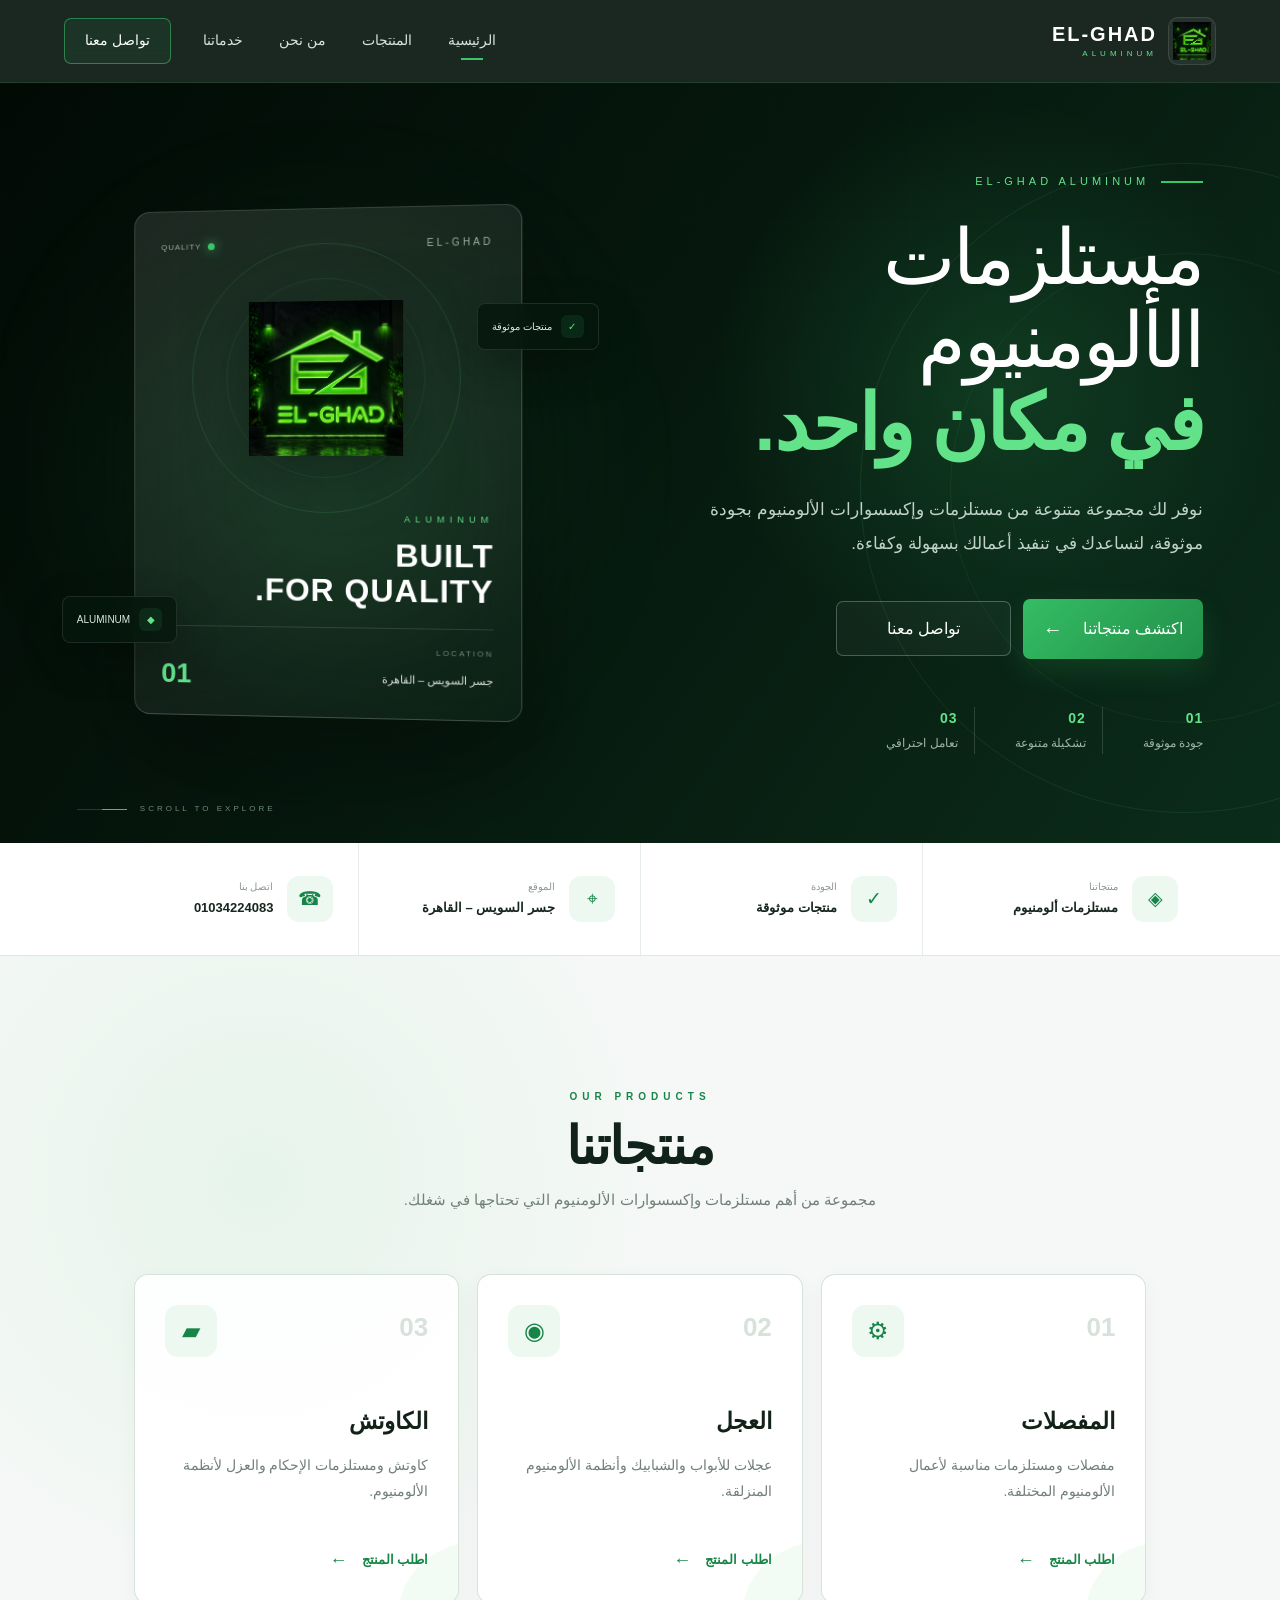
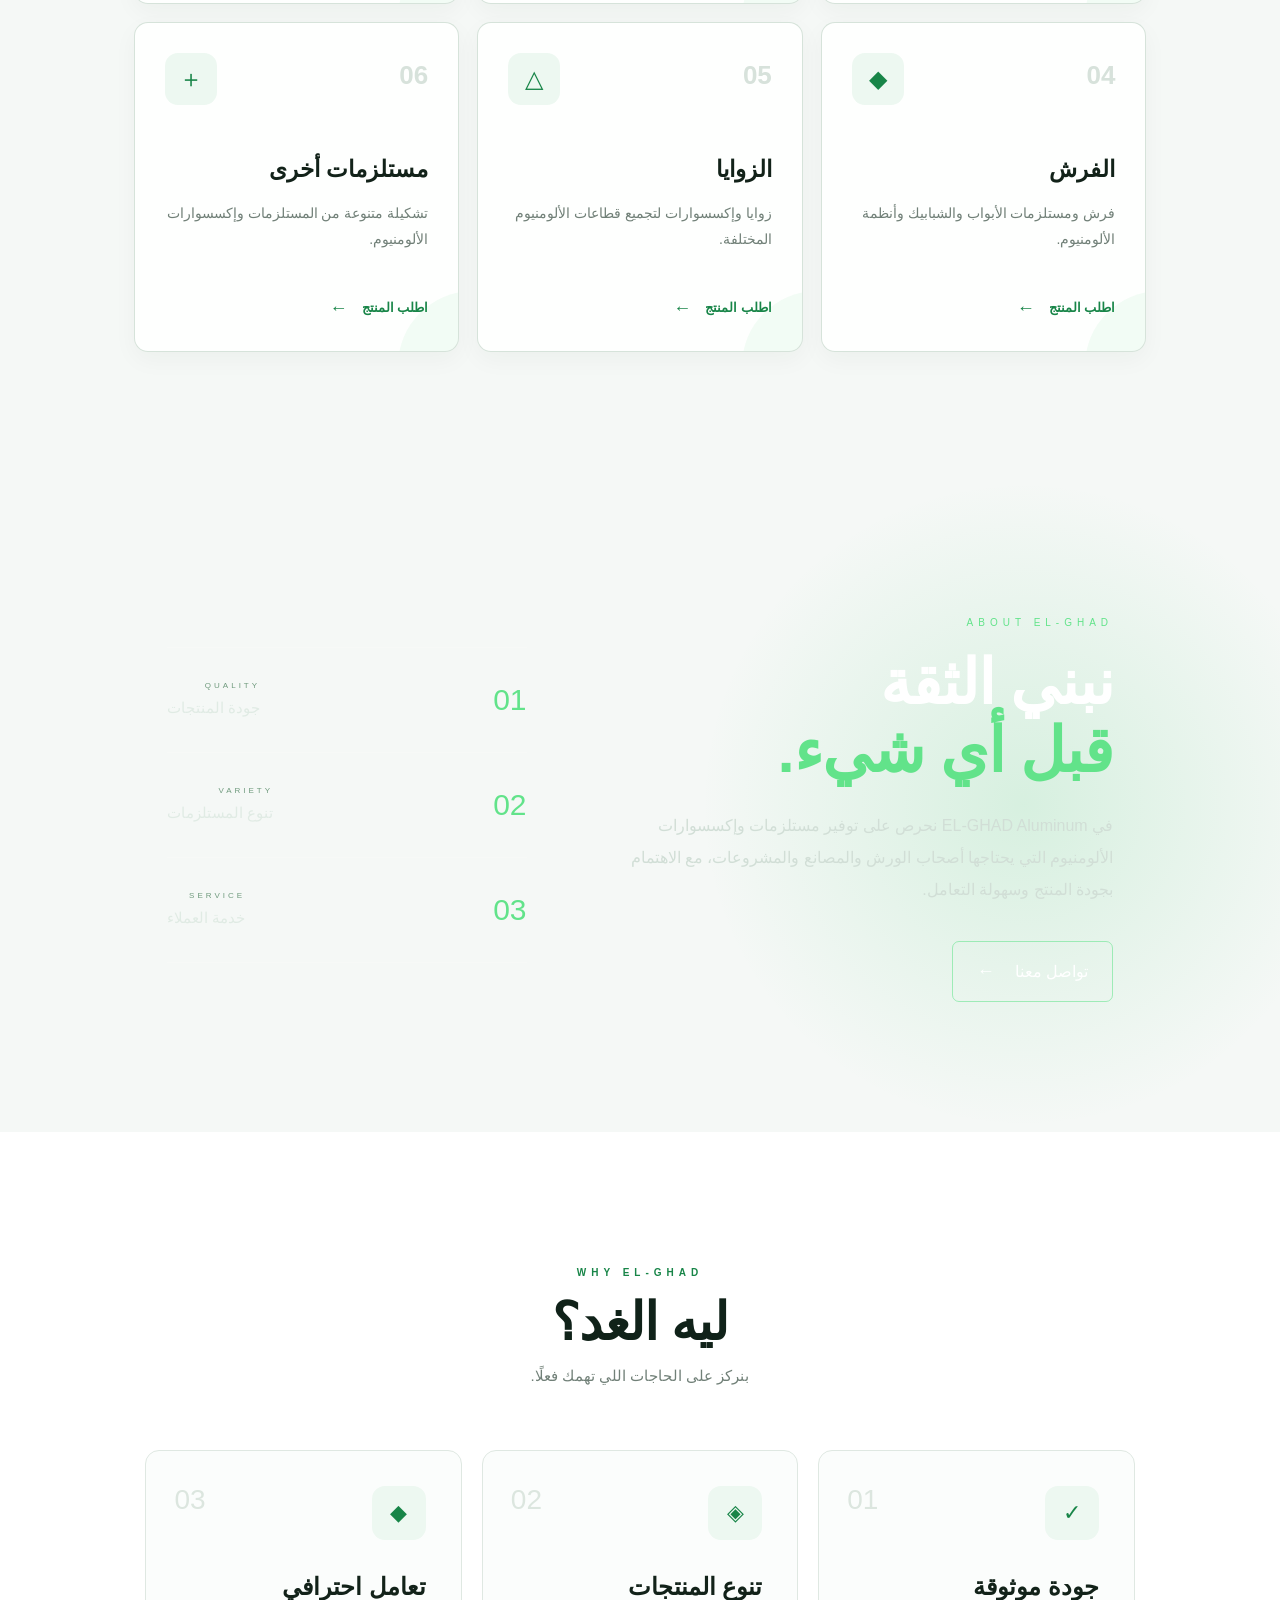
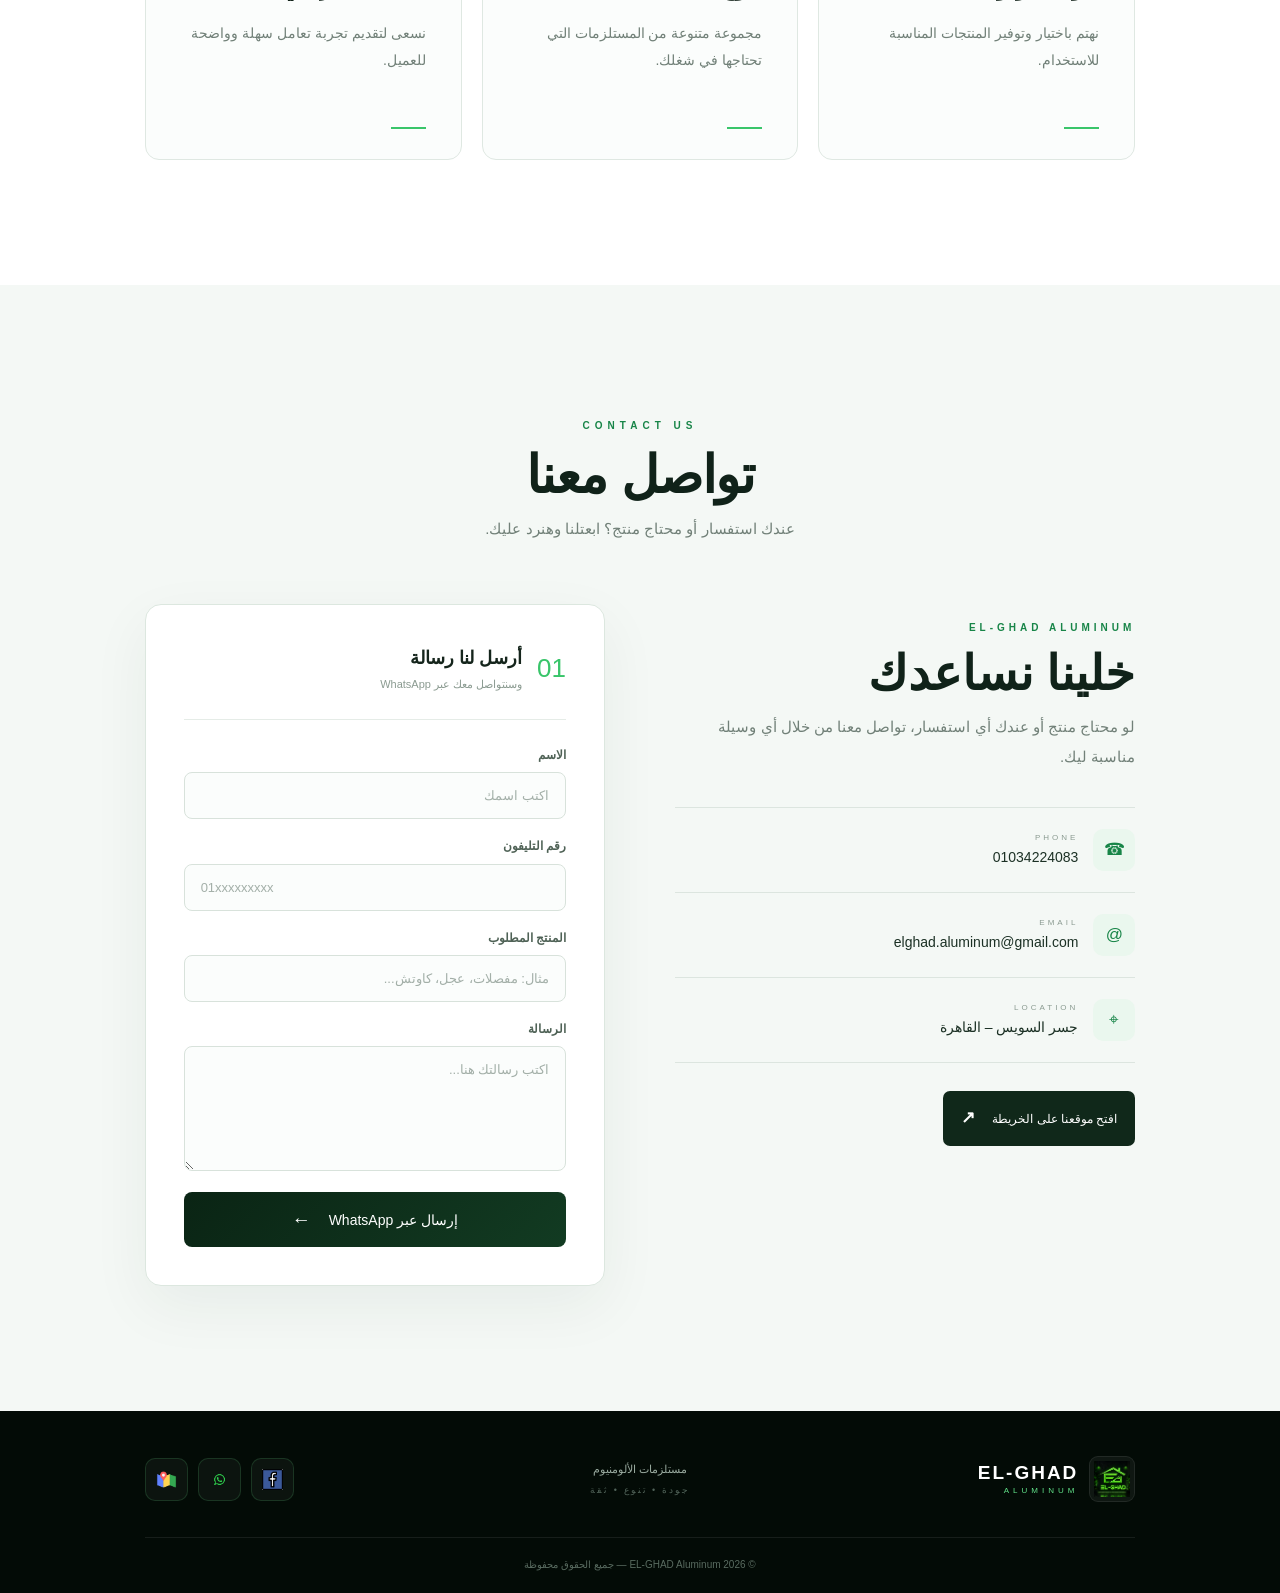
==== commit 43129867: "first version" ====
--- a/index.html
+++ b/index.html
@@ -14,25 +14,26 @@
 <body>
 
     <!-- =========================
-         LOADING
+         LOADER
     ========================== -->
 
     <div id="loader">
-
         <div class="loader-box">
 
-            <img src="logo.png" alt="EL-GHAD Aluminum">
+            <div class="loader-logo">
+                <img src="logo.png" alt="EL-GHAD Aluminum">
+            </div>
 
             <h2>EL-GHAD</h2>
-
             <p>ALUMINUM</p>
 
             <div class="loader-line">
                 <span></span>
             </div>
 
+            <small>جاري تحميل الموقع...</small>
+
         </div>
-
     </div>
 
 
@@ -46,9 +47,11 @@
 
             <a href="#home" class="logo">
 
-                <img src="logo.png" alt="EL-GHAD Aluminum">
-
-                <div>
+                <div class="logo-image">
+                    <img src="logo.png" alt="EL-GHAD Aluminum">
+                </div>
+
+                <div class="logo-text">
                     <strong>EL-GHAD</strong>
                     <span>ALUMINUM</span>
                 </div>
@@ -63,7 +66,7 @@
                 </a>
 
                 <a href="#products">
-                    منتجاتنا
+                    المنتجات
                 </a>
 
                 <a href="#about">
@@ -86,19 +89,28 @@
 
 
     <!-- =========================
-         HOME
+         MAIN
     ========================== -->
 
     <main id="home">
 
+
+        <!-- =========================
+             HERO
+        ========================== -->
+
         <section class="hero">
 
-            <div class="hero-background"></div>
+            <div class="hero-grid"></div>
+
+            <div class="hero-circle hero-circle-one"></div>
+            <div class="hero-circle hero-circle-two"></div>
+
 
             <div class="hero-container">
 
 
-                <!-- RIGHT SIDE -->
+                <!-- HERO TEXT -->
 
                 <div class="hero-text">
 
@@ -107,24 +119,26 @@
                         EL-GHAD ALUMINUM
                     </div>
 
+
                     <h1>
-                        كل ما تحتاجه
+                        مستلزمات الألومنيوم
                         <br>
-                        <strong>لعالم الألومنيوم</strong>
+                        <strong>في مكان واحد.</strong>
                     </h1>
 
+
                     <p>
-                        نوفر لك مستلزمات وإكسسوارات الألومنيوم
-                        بجودة عالية، وتشكيلة متنوعة تناسب
-                        احتياجات الورش والمصانع والمشروعات.
+                        نوفر لك مجموعة متنوعة من مستلزمات وإكسسوارات
+                        الألومنيوم بجودة موثوقة، لتساعدك في تنفيذ
+                        أعمالك بسهولة وكفاءة.
                     </p>
 
 
                     <div class="hero-buttons">
 
                         <a href="#products" class="btn-main">
-                            اكتشف منتجاتنا
-                            <span>←</span>
+                            <span>اكتشف منتجاتنا</span>
+                            <b>←</b>
                         </a>
 
                         <a href="#contact" class="btn-outline">
@@ -136,88 +150,103 @@
 
                     <div class="hero-features">
 
-                        <div>
+                        <div class="hero-feature">
                             <strong>01</strong>
                             <span>جودة موثوقة</span>
                         </div>
 
-                        <div>
+                        <div class="hero-feature">
                             <strong>02</strong>
-                            <span>منتجات متنوعة</span>
-                        </div>
-
-                        <div>
+                            <span>تشكيلة متنوعة</span>
+                        </div>
+
+                        <div class="hero-feature">
                             <strong>03</strong>
-                            <span>خدمة احترافية</span>
-                        </div>
-
-                    </div>
-
-                </div>
-
-
-                <!-- LEFT SIDE -->
-
-                <div class="hero-card-area">
-
-                    <div class="hero-card-glow"></div>
+                            <span>تعامل احترافي</span>
+                        </div>
+
+                    </div>
+
+                </div>
+
+
+                <!-- HERO VISUAL -->
+
+                <div class="hero-visual">
+
+                    <div class="visual-shadow"></div>
 
                     <div class="hero-card">
 
-                        <div class="card-top">
-
+                        <div class="card-header">
                             <span>EL-GHAD</span>
 
-                            <div class="card-dot"></div>
-
-                        </div>
-
-
-                        <div class="card-logo">
+                            <div class="status">
+                                <i></i>
+                                QUALITY
+                            </div>
+                        </div>
+
+
+                        <div class="card-main">
+
+                            <div class="card-ring ring-one"></div>
+                            <div class="card-ring ring-two"></div>
 
                             <img src="logo.png" alt="EL-GHAD">
 
                         </div>
 
 
-                        <div class="card-title">
-
-                            <small>ALUMINUM</small>
-
-                            <h3>
-                                QUALITY
+                        <div class="card-content">
+
+                            <span>ALUMINUM</span>
+
+                            <h2>
+                                BUILT
                                 <br>
-                                YOU CAN TRUST
-                            </h3>
-
-                        </div>
-
-
-                        <div class="card-bottom">
+                                FOR QUALITY.
+                            </h2>
+
+                        </div>
+
+
+                        <div class="card-footer">
 
                             <div>
                                 <small>LOCATION</small>
-                                <span>جسر السويس – القاهرة</span>
+                                <strong>جسر السويس – القاهرة</strong>
                             </div>
 
-                            <div class="card-number">
-                                01
-                            </div>
-
-                        </div>
-
-                    </div>
-
-                </div>
-
-            </div>
-
-
-            <div class="scroll-down">
-
-                <span>SCROLL</span>
-
-                <div></div>
+                            <b>01</b>
+
+                        </div>
+
+                    </div>
+
+
+                    <div class="floating-label label-one">
+                        <span>✓</span>
+                        منتجات موثوقة
+                    </div>
+
+                    <div class="floating-label label-two">
+                        <span>◆</span>
+                        ALUMINUM
+                    </div>
+
+                </div>
+
+            </div>
+
+
+            <div class="hero-bottom">
+
+                <span>SCROLL TO EXPLORE</span>
+
+                <div class="scroll-line">
+                    <i></i>
+                </div>
 
             </div>
 
@@ -232,9 +261,12 @@
 
             <div class="quick-container">
 
+
                 <div class="quick-item">
 
-                    <span class="quick-icon">◈</span>
+                    <div class="quick-icon">
+                        <span>◈</span>
+                    </div>
 
                     <div>
                         <small>منتجاتنا</small>
@@ -246,10 +278,12 @@
 
                 <div class="quick-item">
 
-                    <span class="quick-icon">✓</span>
+                    <div class="quick-icon">
+                        <span>✓</span>
+                    </div>
 
                     <div>
-                        <small>جودة</small>
+                        <small>الجودة</small>
                         <strong>منتجات موثوقة</strong>
                     </div>
 
@@ -258,20 +292,20 @@
 
                 <div class="quick-item">
 
-                    <span class="quick-icon">⌖</span>
+                    <div class="quick-icon">
+                        <span>⌖</span>
+                    </div>
 
                     <div>
                         <small>الموقع</small>
 
-                        <a
-                            href="https://maps.app.goo.gl/SUGSfYuRxxnyJsCo6"
-                            target="_blank"
-                            rel="noopener noreferrer">
+                        <a href="https://maps.app.goo.gl/SUGSfYuRxxnyJsCo6"
+                           target="_blank"
+                           rel="noopener noreferrer">
 
                             جسر السويس – القاهرة
 
                         </a>
-
                     </div>
 
                 </div>
@@ -279,7 +313,9 @@
 
                 <div class="quick-item">
 
-                    <span class="quick-icon">☎</span>
+                    <div class="quick-icon">
+                        <span>☎</span>
+                    </div>
 
                     <div>
                         <small>اتصل بنا</small>
@@ -287,7 +323,6 @@
                         <a href="tel:01034224083">
                             01034224083
                         </a>
-
                     </div>
 
                 </div>
@@ -303,6 +338,8 @@
 
         <section class="products" id="products">
 
+            <div class="products-overlay"></div>
+
             <div class="section-heading">
 
                 <span>OUR PRODUCTS</span>
@@ -312,8 +349,8 @@
                 </h2>
 
                 <p>
-                    كل ما تحتاجه لتنفيذ أعمال الألومنيوم
-                    في مكان واحد.
+                    مجموعة من أهم مستلزمات وإكسسوارات الألومنيوم
+                    التي تحتاجها في شغلك.
                 </p>
 
             </div>
@@ -321,130 +358,161 @@
 
             <div class="products-grid">
 
-                <div class="product-card">
-
-                    <div class="product-number">01</div>
-
-                    <div class="product-symbol">⚙</div>
-
-                    <h3>المفصلات</h3>
-
-                    <p>
-                        مفصلات ومستلزمات مناسبة
-                        لأعمال الألومنيوم المختلفة.
-                    </p>
+
+                <article class="product-card">
+
+                    <div class="product-top">
+                        <span>01</span>
+                        <i>⚙</i>
+                    </div>
+
+                    <div class="product-content">
+
+                        <h3>المفصلات</h3>
+
+                        <p>
+                            مفصلات ومستلزمات مناسبة لأعمال
+                            الألومنيوم المختلفة.
+                        </p>
+
+                    </div>
 
                     <a href="#contact">
-                        اطلب المنتج
-                        <span>←</span>
+                        <span>اطلب المنتج</span>
+                        <b>←</b>
                     </a>
 
-                </div>
-
-
-                <div class="product-card">
-
-                    <div class="product-number">02</div>
-
-                    <div class="product-symbol">◉</div>
-
-                    <h3>العجل</h3>
-
-                    <p>
-                        عجلات للأبواب والشبابيك
-                        وأنظمة الألومنيوم المنزلقة.
-                    </p>
+                </article>
+
+
+                <article class="product-card">
+
+                    <div class="product-top">
+                        <span>02</span>
+                        <i>◉</i>
+                    </div>
+
+                    <div class="product-content">
+
+                        <h3>العجل</h3>
+
+                        <p>
+                            عجلات للأبواب والشبابيك وأنظمة
+                            الألومنيوم المنزلقة.
+                        </p>
+
+                    </div>
 
                     <a href="#contact">
-                        اطلب المنتج
-                        <span>←</span>
+                        <span>اطلب المنتج</span>
+                        <b>←</b>
                     </a>
 
-                </div>
-
-
-                <div class="product-card">
-
-                    <div class="product-number">03</div>
-
-                    <div class="product-symbol">▰</div>
-
-                    <h3>الكاوتش</h3>
-
-                    <p>
-                        كاوتش ومستلزمات الإحكام
-                        والعزل لأنظمة الألومنيوم.
-                    </p>
+                </article>
+
+
+                <article class="product-card">
+
+                    <div class="product-top">
+                        <span>03</span>
+                        <i>▰</i>
+                    </div>
+
+                    <div class="product-content">
+
+                        <h3>الكاوتش</h3>
+
+                        <p>
+                            كاوتش ومستلزمات الإحكام والعزل
+                            لأنظمة الألومنيوم.
+                        </p>
+
+                    </div>
 
                     <a href="#contact">
-                        اطلب المنتج
-                        <span>←</span>
+                        <span>اطلب المنتج</span>
+                        <b>←</b>
                     </a>
 
-                </div>
-
-
-                <div class="product-card">
-
-                    <div class="product-number">04</div>
-
-                    <div class="product-symbol">◆</div>
-
-                    <h3>الفرش</h3>
-
-                    <p>
-                        فرش ومستلزمات الأبواب
-                        والشبابيك.
-                    </p>
+                </article>
+
+
+                <article class="product-card">
+
+                    <div class="product-top">
+                        <span>04</span>
+                        <i>◆</i>
+                    </div>
+
+                    <div class="product-content">
+
+                        <h3>الفرش</h3>
+
+                        <p>
+                            فرش ومستلزمات الأبواب والشبابيك
+                            وأنظمة الألومنيوم.
+                        </p>
+
+                    </div>
 
                     <a href="#contact">
-                        اطلب المنتج
-                        <span>←</span>
+                        <span>اطلب المنتج</span>
+                        <b>←</b>
                     </a>
 
-                </div>
-
-
-                <div class="product-card">
-
-                    <div class="product-number">05</div>
-
-                    <div class="product-symbol">△</div>
-
-                    <h3>الزوايا</h3>
-
-                    <p>
-                        زوايا وإكسسوارات لتجميع
-                        قطاعات الألومنيوم.
-                    </p>
+                </article>
+
+
+                <article class="product-card">
+
+                    <div class="product-top">
+                        <span>05</span>
+                        <i>△</i>
+                    </div>
+
+                    <div class="product-content">
+
+                        <h3>الزوايا</h3>
+
+                        <p>
+                            زوايا وإكسسوارات لتجميع قطاعات
+                            الألومنيوم المختلفة.
+                        </p>
+
+                    </div>
 
                     <a href="#contact">
-                        اطلب المنتج
-                        <span>←</span>
+                        <span>اطلب المنتج</span>
+                        <b>←</b>
                     </a>
 
-                </div>
-
-
-                <div class="product-card">
-
-                    <div class="product-number">06</div>
-
-                    <div class="product-symbol">＋</div>
-
-                    <h3>مستلزمات أخرى</h3>
-
-                    <p>
-                        تشكيلة متنوعة من مستلزمات
-                        وإكسسوارات الألومنيوم.
-                    </p>
+                </article>
+
+
+                <article class="product-card">
+
+                    <div class="product-top">
+                        <span>06</span>
+                        <i>＋</i>
+                    </div>
+
+                    <div class="product-content">
+
+                        <h3>مستلزمات أخرى</h3>
+
+                        <p>
+                            تشكيلة متنوعة من المستلزمات
+                            وإكسسوارات الألومنيوم.
+                        </p>
+
+                    </div>
 
                     <a href="#contact">
-                        اطلب المنتج
-                        <span>←</span>
+                        <span>اطلب المنتج</span>
+                        <b>←</b>
                     </a>
 
-                </div>
+                </article>
 
             </div>
 
@@ -457,11 +525,16 @@
 
         <section class="about" id="about">
 
+            <div class="about-overlay"></div>
+
             <div class="about-container">
 
+
                 <div class="about-text">
 
-                    <span>ABOUT EL-GHAD</span>
+                    <span class="about-label">
+                        ABOUT EL-GHAD
+                    </span>
 
                     <h2>
                         نبني الثقة
@@ -477,8 +550,8 @@
                     </p>
 
                     <a href="#contact" class="about-button">
-                        تواصل معنا
-                        <span>←</span>
+                        <span>تواصل معنا</span>
+                        <b>←</b>
                     </a>
 
                 </div>
@@ -486,19 +559,39 @@
 
                 <div class="about-stats">
 
-                    <div>
+                    <div class="about-stat">
+
                         <strong>01</strong>
-                        <span>جودة المنتجات</span>
-                    </div>
-
-                    <div>
+
+                        <div>
+                            <span>QUALITY</span>
+                            <p>جودة المنتجات</p>
+                        </div>
+
+                    </div>
+
+
+                    <div class="about-stat">
+
                         <strong>02</strong>
-                        <span>تنوع المستلزمات</span>
-                    </div>
-
-                    <div>
+
+                        <div>
+                            <span>VARIETY</span>
+                            <p>تنوع المستلزمات</p>
+                        </div>
+
+                    </div>
+
+
+                    <div class="about-stat">
+
                         <strong>03</strong>
-                        <span>خدمة العملاء</span>
+
+                        <div>
+                            <span>SERVICE</span>
+                            <p>خدمة العملاء</p>
+                        </div>
+
                     </div>
 
                 </div>
@@ -531,9 +624,16 @@
 
             <div class="services-grid">
 
-                <div class="service-card">
-
-                    <span>01</span>
+
+                <article class="service-card">
+
+                    <div class="service-number">
+                        01
+                    </div>
+
+                    <div class="service-icon">
+                        ✓
+                    </div>
 
                     <h3>
                         جودة موثوقة
@@ -544,12 +644,20 @@
                         المناسبة للاستخدام.
                     </p>
 
-                </div>
-
-
-                <div class="service-card">
-
-                    <span>02</span>
+                    <span class="service-line"></span>
+
+                </article>
+
+
+                <article class="service-card">
+
+                    <div class="service-number">
+                        02
+                    </div>
+
+                    <div class="service-icon">
+                        ◈
+                    </div>
 
                     <h3>
                         تنوع المنتجات
@@ -560,23 +668,33 @@
                         التي تحتاجها في شغلك.
                     </p>
 
-                </div>
-
-
-                <div class="service-card">
-
-                    <span>03</span>
+                    <span class="service-line"></span>
+
+                </article>
+
+
+                <article class="service-card">
+
+                    <div class="service-number">
+                        03
+                    </div>
+
+                    <div class="service-icon">
+                        ◆
+                    </div>
 
                     <h3>
                         تعامل احترافي
                     </h3>
 
                     <p>
-                        نسعى لتقديم تجربة تعامل
-                        سهلة وواضحة للعميل.
+                        نسعى لتقديم تجربة تعامل سهلة
+                        وواضحة للعميل.
                     </p>
 
-                </div>
+                    <span class="service-line"></span>
+
+                </article>
 
             </div>
 
@@ -610,91 +728,186 @@
 
                 <!-- FORM -->
 
-                <form id="contactForm">
-
-                    <input
-                        type="text"
-                        id="name"
-                        placeholder="الاسم"
-                        required>
-
-                    <input
-                        type="tel"
-                        id="phone"
-                        placeholder="رقم التليفون"
-                        required>
-
-                    <input
-                        type="text"
-                        id="product"
-                        placeholder="المنتج المطلوب"
-                        required>
-
-                    <textarea
-                        id="message"
-                        placeholder="اكتب رسالتك..."
-                        required></textarea>
-
-                    <button type="submit">
-                        إرسال عبر WhatsApp
-                        <span>←</span>
-                    </button>
-
-                </form>
-
-
-                <!-- INFO -->
+                <div class="contact-form-box">
+
+                    <div class="form-top">
+
+                        <span>01</span>
+
+                        <div>
+                            <strong>أرسل لنا رسالة</strong>
+                            <small>وسنتواصل معك عبر WhatsApp</small>
+                        </div>
+
+                    </div>
+
+
+                    <form id="contactForm">
+
+                        <div class="input-group">
+
+                            <label for="name">
+                                الاسم
+                            </label>
+
+                            <input
+                                type="text"
+                                id="name"
+                                placeholder="اكتب اسمك"
+                                required>
+
+                        </div>
+
+
+                        <div class="input-group">
+
+                            <label for="phone">
+                                رقم التليفون
+                            </label>
+
+                            <input
+                                type="tel"
+                                id="phone"
+                                placeholder="01xxxxxxxxx"
+                                required>
+
+                        </div>
+
+
+                        <div class="input-group">
+
+                            <label for="product">
+                                المنتج المطلوب
+                            </label>
+
+                            <input
+                                type="text"
+                                id="product"
+                                placeholder="مثال: مفصلات، عجل، كاوتش..."
+                                required>
+
+                        </div>
+
+
+                        <div class="input-group">
+
+                            <label for="message">
+                                الرسالة
+                            </label>
+
+                            <textarea
+                                id="message"
+                                placeholder="اكتب رسالتك هنا..."
+                                required></textarea>
+
+                        </div>
+
+
+                        <button type="submit">
+
+                            <span>
+                                إرسال عبر WhatsApp
+                            </span>
+
+                            <b>←</b>
+
+                        </button>
+
+                    </form>
+
+                </div>
+
+
+                <!-- CONTACT INFO -->
 
                 <div class="contact-info">
 
-                    <span>EL-GHAD ALUMINUM</span>
+                    <div class="contact-info-label">
+                        EL-GHAD ALUMINUM
+                    </div>
 
                     <h3>
                         خلينا نساعدك
                     </h3>
 
                     <p>
-                        تواصل معنا من خلال أي وسيلة
-                        مناسبة ليك.
+                        لو محتاج منتج أو عندك أي استفسار،
+                        تواصل معنا من خلال أي وسيلة مناسبة ليك.
                     </p>
 
 
-                    <div class="contact-detail">
-
-                        <small>PHONE</small>
-
-                        <a href="tel:01034224083">
-                            01034224083
-                        </a>
-
-                    </div>
-
-
-                    <div class="contact-detail">
-
-                        <small>EMAIL</small>
-
-                        <a href="mailto:elghad.aluminum@gmail.com">
-                            elghad.aluminum@gmail.com
-                        </a>
-
-                    </div>
-
-
-                    <div class="contact-detail">
-
-                        <small>LOCATION</small>
-
-                        <a
-                            href="https://maps.app.goo.gl/SUGSfYuRxxnyJsCo6"
-                            target="_blank"
-                            rel="noopener noreferrer">
-
-                            جسر السويس – القاهرة
-
-                        </a>
-
-                    </div>
+                    <div class="contact-details">
+
+
+                        <div class="contact-detail">
+
+                            <div class="detail-icon">
+                                ☎
+                            </div>
+
+                            <div>
+                                <small>PHONE</small>
+
+                                <a href="tel:01034224083">
+                                    01034224083
+                                </a>
+                            </div>
+
+                        </div>
+
+
+                        <div class="contact-detail">
+
+                            <div class="detail-icon">
+                                @
+                            </div>
+
+                            <div>
+                                <small>EMAIL</small>
+
+                                <a href="mailto:elghad.aluminum@gmail.com">
+                                    elghad.aluminum@gmail.com
+                                </a>
+                            </div>
+
+                        </div>
+
+
+                        <div class="contact-detail">
+
+                            <div class="detail-icon">
+                                ⌖
+                            </div>
+
+                            <div>
+                                <small>LOCATION</small>
+
+                                <a
+                                    href="https://maps.app.goo.gl/SUGSfYuRxxnyJsCo6"
+                                    target="_blank"
+                                    rel="noopener noreferrer">
+
+                                    جسر السويس – القاهرة
+
+                                </a>
+                            </div>
+
+                        </div>
+
+                    </div>
+
+
+                    <a
+                        class="location-button"
+                        href="https://maps.app.goo.gl/SUGSfYuRxxnyJsCo6"
+                        target="_blank"
+                        rel="noopener noreferrer">
+
+                        <span>افتح موقعنا على الخريطة</span>
+
+                        <b>↗</b>
+
+                    </a>
 
                 </div>
 
@@ -713,9 +926,12 @@
 
         <div class="footer-container">
 
+
             <div class="footer-brand">
 
-                <img src="logo.png" alt="EL-GHAD">
+                <div class="footer-logo">
+                    <img src="logo.png" alt="EL-GHAD">
+                </div>
 
                 <div>
 
@@ -724,6 +940,19 @@
                     <span>ALUMINUM</span>
 
                 </div>
+
+            </div>
+
+
+            <div class="footer-center">
+
+                <span>
+                    مستلزمات الألومنيوم
+                </span>
+
+                <small>
+                    جودة • تنوع • ثقة
+                </small>
 
             </div>
 
@@ -733,7 +962,8 @@
                 <a
                     href="https://www.facebook.com/share/1EMwHKqVtN/"
                     target="_blank"
-                    rel="noopener noreferrer">
+                    rel="noopener noreferrer"
+                    aria-label="Facebook">
 
                     <img src="facebook.webp" alt="Facebook">
 
@@ -743,7 +973,8 @@
                 <a
                     href="https://wa.me/201034224083"
                     target="_blank"
-                    rel="noopener noreferrer">
+                    rel="noopener noreferrer"
+                    aria-label="WhatsApp">
 
                     <img src="whatsapp.webp" alt="WhatsApp">
 
@@ -753,7 +984,8 @@
                 <a
                     href="https://maps.app.goo.gl/SUGSfYuRxxnyJsCo6"
                     target="_blank"
-                    rel="noopener noreferrer">
+                    rel="noopener noreferrer"
+                    aria-label="Google Maps">
 
                     <img src="maps.webp" alt="Google Maps">
 
@@ -761,9 +993,13 @@
 
             </div>
 
+        </div>
+
+
+        <div class="footer-bottom">
 
             <p>
-                © 2026 EL-GHAD Aluminum
+                © 2026 EL-GHAD Aluminum — جميع الحقوق محفوظة
             </p>
 
         </div>
@@ -777,7 +1013,9 @@
 
     <script>
 
-        /* LOADER */
+        /* =========================
+           LOADER
+        ========================== */
 
         window.addEventListener("load", function () {
 
@@ -792,7 +1030,9 @@
         });
 
 
-        /* WHATSAPP FORM */
+        /* =========================
+           WHATSAPP FORM
+        ========================== */
 
         document
             .getElementById("contactForm")
--- a/style.css
+++ b/style.css
@@ -1,6 +1,40 @@
-/* =====================================================
+/* =========================================================
+   EL-GHAD ALUMINUM
+   MODERN PREMIUM DESIGN
+========================================================= */
+
+
+/* =========================================================
+   ROOT
+========================================================= */
+
+:root {
+
+    --green: #39c56a;
+    --green-light: #62e38a;
+    --green-dark: #188548;
+
+    --dark: #06140c;
+    --dark-2: #0a2114;
+    --dark-3: #0e3020;
+
+    --text: #14231a;
+    --muted: #718078;
+
+    --light: #f5f8f6;
+    --white: #ffffff;
+
+    --border: #dfe8e2;
+
+    --shadow: 0 20px 60px rgba(7, 38, 20, .10);
+
+    --radius: 14px;
+}
+
+
+/* =========================================================
    RESET
-===================================================== */
+========================================================= */
 
 * {
     margin: 0;
@@ -10,16 +44,23 @@
 
 html {
     scroll-behavior: smooth;
+    scroll-padding-top: 90px;
 }
 
 body {
     font-family: Arial, sans-serif;
-    background: #f5f8f6;
-    color: #122018;
+
+    background: var(--light);
+
+    color: var(--text);
+
     line-height: 1.7;
+
+    overflow-x: hidden;
 }
 
 a {
+    color: inherit;
     text-decoration: none;
 }
 
@@ -29,26 +70,39 @@
     font-family: inherit;
 }
 
-
-/* =====================================================
+button {
+    cursor: pointer;
+}
+
+img {
+    max-width: 100%;
+}
+
+
+/* =========================================================
    LOADER
-===================================================== */
+========================================================= */
 
 #loader {
+
     position: fixed;
+
     inset: 0;
+
     z-index: 99999;
 
     display: flex;
-    align-items: center;
+
+    align-items: center;
+
     justify-content: center;
 
     background:
         radial-gradient(
-            circle at center,
-            #123c24,
-            #06180d 55%,
-            #020804
+            circle at 50% 40%,
+            #15472a 0%,
+            #082315 40%,
+            #020804 100%
         );
 
     transition:
@@ -57,57 +111,128 @@
 }
 
 #loader.hide {
+
     opacity: 0;
+
     visibility: hidden;
+
+    pointer-events: none;
 }
 
 .loader-box {
+
+    width: 300px;
+
     text-align: center;
-}
-
-.loader-box img {
+
+    animation: loaderAppear .8s ease;
+}
+
+.loader-logo {
+
     width: 105px;
     height: 105px;
+
+    margin: auto;
+
+    display: flex;
+
+    align-items: center;
+    justify-content: center;
+
+    border-radius: 50%;
+
+    border: 1px solid rgba(98, 227, 138, .25);
+
+    background: rgba(255,255,255,.04);
+
+    box-shadow:
+        0 0 60px rgba(57,197,106,.15);
+}
+
+.loader-logo img {
+
+    width: 78px;
+    height: 78px;
+
     object-fit: contain;
 
-    animation:
-        loaderFloat 2s ease-in-out infinite;
+    animation: loaderFloat 2s ease-in-out infinite;
 }
 
 .loader-box h2 {
+
+    margin-top: 22px;
+
     color: white;
-    font-size: 34px;
-    letter-spacing: 6px;
+
+    font-size: 31px;
+
+    letter-spacing: 7px;
+
+    line-height: 1;
+}
+
+.loader-box p {
+
+    margin-top: 7px;
+
+    color: var(--green-light);
+
+    font-size: 10px;
+
+    letter-spacing: 8px;
+}
+
+.loader-box small {
+
+    display: block;
+
     margin-top: 15px;
-}
-
-.loader-box p {
-    color: #52d278;
+
+    color: rgba(255,255,255,.42);
+
     font-size: 10px;
-    letter-spacing: 8px;
 }
 
 .loader-line {
-    width: 180px;
-    height: 3px;
+
+    width: 190px;
+
+    height: 2px;
 
     overflow: hidden;
 
-    margin: 28px auto 0;
-
-    background: rgba(255,255,255,.12);
+    margin: 27px auto 0;
+
+    background: rgba(255,255,255,.10);
 }
 
 .loader-line span {
+
     display: block;
 
-    width: 50%;
+    width: 55%;
+
     height: 100%;
 
-    background: #52d278;
+    background: var(--green);
 
     animation:
         loaderMove 1.2s infinite ease-in-out;
+}
+
+@keyframes loaderAppear {
+
+    from {
+        opacity: 0;
+        transform: translateY(15px);
+    }
+
+    to {
+        opacity: 1;
+        transform: translateY(0);
+    }
 }
 
 @keyframes loaderFloat {
@@ -118,1395 +243,2827 @@
     }
 
     50% {
-        transform: translateY(-8px);
+        transform: translateY(-7px);
     }
 }
 
 @keyframes loaderMove {
 
     0% {
-        transform: translateX(-200%);
+        transform: translateX(-180%);
     }
 
     100% {
-        transform: translateX(400%);
-    }
-}
-
-
-/* =====================================================
+        transform: translateX(300%);
+    }
+}
+
+
+/* =========================================================
    NAVBAR
-===================================================== */
+========================================================= */
 
 .navbar {
+
     position: sticky;
+
     top: 0;
-    z-index: 1000;
-
-    background: rgba(3, 17, 9, .94);
-
-    backdrop-filter: blur(18px);
+
+    z-index: 5000;
+
+    background:
+        rgba(4, 17, 10, .90);
 
     border-bottom:
-        1px solid
-        rgba(82,210,120,.16);
+        1px solid rgba(98, 227, 138, .12);
+
+    backdrop-filter: blur(20px);
+
+    -webkit-backdrop-filter: blur(20px);
 }
 
 .nav-container {
-    width: 88%;
+
+    width: 90%;
+
     max-width: 1450px;
+
     min-height: 82px;
 
     margin: auto;
 
     display: flex;
-    align-items: center;
+
+    align-items: center;
+
     justify-content: space-between;
-}
+
+    gap: 30px;
+}
+
+
+/* LOGO */
 
 .logo {
-    display: flex;
-    align-items: center;
-    gap: 12px;
+
+    display: flex;
+
+    align-items: center;
+
+    gap: 11px;
 
     color: white;
-}
-
-.logo img {
+
+    flex-shrink: 0;
+}
+
+.logo-image {
+
     width: 48px;
     height: 48px;
+
+    display: flex;
+
+    align-items: center;
+    justify-content: center;
+
+    border-radius: 10px;
+
+    background: rgba(255,255,255,.05);
+
+    border:
+        1px solid rgba(255,255,255,.10);
+}
+
+.logo-image img {
+
+    width: 38px;
+    height: 38px;
+
     object-fit: contain;
 }
 
-.logo div {
-    display: flex;
+.logo-text {
+
+    display: flex;
+
     flex-direction: column;
+
     line-height: 1;
 }
 
-.logo strong {
-    font-size: 21px;
+.logo-text strong {
+
+    font-size: 20px;
+
     letter-spacing: 2px;
 }
 
-.logo span {
-    color: #52d278;
+.logo-text span {
+
+    margin-top: 6px;
+
+    color: var(--green-light);
+
     font-size: 8px;
+
     letter-spacing: 4px;
-    margin-top: 5px;
-}
+}
+
+
+/* NAV LINKS */
 
 nav {
-    display: flex;
-    align-items: center;
-    gap: 5px;
+
+    display: flex;
+
+    align-items: center;
+
+    gap: 4px;
 }
 
 nav a {
+
     position: relative;
 
-    color: #dce8e0;
-
-    padding: 12px 17px;
+    padding: 11px 16px;
+
+    color: #d6e4db;
 
     font-size: 14px;
 
-    transition: .3s;
+    transition: .3s ease;
 }
 
 nav a:hover {
+
     color: white;
 }
 
 nav a::after {
+
     content: "";
 
     position: absolute;
 
+    right: 50%;
+
+    bottom: 4px;
+
     width: 0;
+
     height: 2px;
 
-    right: 50%;
-    bottom: 5px;
-
-    background: #52d278;
+    background: var(--green);
 
     transform: translateX(50%);
 
-    transition: .3s;
+    transition: .3s ease;
 }
 
 nav a:hover::after,
 nav a.active::after {
-    width: 24px;
-}
+
+    width: 22px;
+}
+
+
+/* NAV BUTTON */
 
 nav .nav-button {
+
     margin-right: 12px;
 
-    border: 1px solid #32ad5b;
-
-    background: rgba(50,173,91,.1);
-
-    border-radius: 5px;
-
-    padding: 10px 20px;
+    padding:
+        10px 20px;
+
+    border:
+        1px solid rgba(57,197,106,.55);
+
+    border-radius: 7px;
+
+    color: white;
+
+    background:
+        rgba(57,197,106,.08);
 }
 
 nav .nav-button::after {
+
     display: none;
 }
 
 nav .nav-button:hover {
-    background: #32ad5b;
-}
-
-
-/* =====================================================
+
+    background: var(--green);
+
+    border-color: var(--green);
+
+    transform: translateY(-2px);
+}
+
+
+/* =========================================================
    HERO
-===================================================== */
+========================================================= */
 
 .hero {
+
     position: relative;
 
-    min-height: 720px;
+    min-height: 760px;
 
     overflow: hidden;
+
+    color: white;
+
+    background:
+        radial-gradient(
+            circle at 78% 40%,
+            rgba(57,197,106,.17),
+            transparent 26%
+        ),
+        linear-gradient(
+            125deg,
+            #020a05 0%,
+            #06180e 48%,
+            #0b2c1a 100%
+        );
+}
+
+
+/* GRID */
+
+.hero-grid {
+
+    position: absolute;
+
+    inset: 0;
+
+    opacity: .20;
+
+    background-image:
+        linear-gradient(
+            rgba(255,255,255,.035) 1px,
+            transparent 1px
+        ),
+        linear-gradient(
+            90deg,
+            rgba(255,255,255,.035) 1px,
+            transparent 1px
+        );
+
+    background-size: 70px 70px;
+
+    mask-image:
+        linear-gradient(
+            to bottom,
+            black,
+            transparent
+        );
+}
+
+
+/* CIRCLES */
+
+.hero-circle {
+
+    position: absolute;
+
+    border-radius: 50%;
+
+    border:
+        1px solid rgba(98,227,138,.10);
+
+    pointer-events: none;
+}
+
+.hero-circle-one {
+
+    width: 650px;
+    height: 650px;
+
+    right: -230px;
+    top: 80px;
+}
+
+.hero-circle-two {
+
+    width: 470px;
+    height: 470px;
+
+    right: -140px;
+    top: 170px;
+
+    border-color:
+        rgba(98,227,138,.07);
+}
+
+
+/* HERO CONTAINER */
+
+.hero-container {
+
+    position: relative;
+
+    z-index: 3;
+
+    width: 88%;
+
+    max-width: 1400px;
+
+    min-height: 760px;
+
+    margin: auto;
+
+    display: grid;
+
+    grid-template-columns:
+        1.05fr .95fr;
+
+    align-items: center;
+
+    gap: 80px;
+}
+
+
+/* =========================================================
+   HERO TEXT
+========================================================= */
+
+.hero-text {
+
+    max-width: 700px;
+}
+
+.hero-tag {
+
+    display: flex;
+
+    align-items: center;
+
+    gap: 12px;
+
+    margin-bottom: 25px;
+
+    color: var(--green-light);
+
+    font-size: 11px;
+
+    letter-spacing: 4px;
+}
+
+.hero-tag span {
+
+    width: 42px;
+
+    height: 2px;
+
+    background: var(--green);
+}
+
+.hero-text h1 {
+
+    font-size:
+        clamp(48px, 6vw, 82px);
+
+    line-height: 1.08;
+
+    font-weight: 400;
+
+    letter-spacing: -2px;
+
+    margin-bottom: 28px;
+}
+
+.hero-text h1 strong {
+
+    color: var(--green-light);
+
+    font-weight: 800;
+}
+
+.hero-text > p {
+
+    max-width: 620px;
+
+    color: #c1d2c7;
+
+    font-size: 17px;
+
+    line-height: 2;
+
+    margin-bottom: 38px;
+}
+
+
+/* =========================================================
+   HERO BUTTONS
+========================================================= */
+
+.hero-buttons {
+
+    display: flex;
+
+    align-items: center;
+
+    gap: 12px;
+
+    margin-bottom: 48px;
+}
+
+.btn-main,
+.btn-outline {
+
+    min-width: 175px;
+
+    min-height: 55px;
+
+    padding: 13px 20px;
+
+    display: inline-flex;
+
+    align-items: center;
+
+    justify-content: center;
+
+    gap: 20px;
+
+    border-radius: 7px;
+
+    transition: .3s ease;
+}
+
+.btn-main {
+
+    color: white;
 
     background:
         linear-gradient(
-            120deg,
-            #031109 0%,
-            #082719 48%,
-            #0d3d23 100%
+            135deg,
+            #35bd64,
+            #218f49
         );
 
+    box-shadow:
+        0 12px 30px rgba(57,197,106,.16);
+}
+
+.btn-main:hover {
+
+    transform: translateY(-4px);
+
+    box-shadow:
+        0 18px 35px rgba(57,197,106,.25);
+}
+
+.btn-main b {
+
+    font-size: 20px;
+
+    transition: .3s;
+}
+
+.btn-main:hover b {
+
+    transform: translateX(-4px);
+}
+
+.btn-outline {
+
     color: white;
-}
-
-.hero-background {
-    position: absolute;
-    inset: 0;
+
+    border:
+        1px solid rgba(255,255,255,.25);
 
     background:
-        radial-gradient(
-            circle at 75% 45%,
-            rgba(82,210,120,.18),
-            transparent 30%
-        );
-
-    pointer-events: none;
-}
-
-.hero-background::after {
-    content: "";
-
-    position: absolute;
-
-    width: 600px;
-    height: 600px;
-
-    border: 1px solid rgba(82,210,120,.12);
-
-    border-radius: 50%;
-
-    right: -180px;
-    top: 70px;
-}
-
-.hero-container {
+        rgba(255,255,255,.035);
+}
+
+.btn-outline:hover {
+
+    border-color: var(--green);
+
+    color: var(--green-light);
+
+    background:
+        rgba(57,197,106,.06);
+}
+
+
+/* =========================================================
+   HERO FEATURES
+========================================================= */
+
+.hero-features {
+
+    display: flex;
+
+    gap: 40px;
+}
+
+.hero-feature {
+
+    display: flex;
+
+    flex-direction: column;
+
+    gap: 3px;
+
+    padding-right: 16px;
+
+    border-right:
+        1px solid rgba(255,255,255,.15);
+}
+
+.hero-feature:first-child {
+
+    border-right: none;
+
+    padding-right: 0;
+}
+
+.hero-feature strong {
+
+    color: var(--green-light);
+
+    font-size: 14px;
+
+    letter-spacing: 1px;
+}
+
+.hero-feature span {
+
+    color: #9fb4a7;
+
+    font-size: 12px;
+}
+
+
+/* =========================================================
+   HERO VISUAL
+========================================================= */
+
+.hero-visual {
+
     position: relative;
-    z-index: 2;
-
-    width: 86%;
-    max-width: 1400px;
-
-    min-height: 720px;
-
-    margin: auto;
-
-    display: grid;
-
-    grid-template-columns:
-        1.05fr
-        .95fr;
-
-    align-items: center;
-
-    gap: 80px;
-}
-
-
-/* HERO TEXT */
-
-.hero-text {
-    max-width: 700px;
-}
-
-.hero-tag {
-    display: flex;
-    align-items: center;
-
-    gap: 10px;
-
-    color: #6fe092;
-
-    font-size: 12px;
-
-    letter-spacing: 4px;
-
-    margin-bottom: 25px;
-}
-
-.hero-tag span {
-    width: 35px;
-    height: 2px;
-
-    background: #52d278;
-}
-
-.hero-text h1 {
-    font-size:
-        clamp(48px, 6vw, 82px);
-
-    line-height: 1.08;
-
-    font-weight: 400;
-
-    margin-bottom: 28px;
-}
-
-.hero-text h1 strong {
-    color: #52d278;
-    font-weight: 700;
-}
-
-.hero-text > p {
-    max-width: 620px;
-
-    color: #c4d6ca;
-
-    font-size: 17px;
-
-    line-height: 2;
-
-    margin-bottom: 38px;
-}
-
-
-/* HERO BUTTONS */
-
-.hero-buttons {
-    display: flex;
-    align-items: center;
-
-    gap: 13px;
-
-    margin-bottom: 50px;
-}
-
-.btn-main,
-.btn-outline {
-    display: inline-flex;
-
-    align-items: center;
+
+    min-height: 570px;
+
+    display: flex;
+
+    align-items: center;
+
     justify-content: center;
-
-    gap: 20px;
-
-    min-width: 175px;
-
-    padding: 15px 22px;
-
-    border-radius: 4px;
-
-    transition: .3s;
-}
-
-.btn-main {
-    background: #32ad5b;
-    color: white;
-}
-
-.btn-main:hover {
-    background: #42c96d;
-    transform: translateY(-3px);
-}
-
-.btn-main span {
-    font-size: 20px;
-}
-
-.btn-outline {
-    border:
-        1px solid
-        rgba(255,255,255,.35);
-
-    color: white;
-}
-
-.btn-outline:hover {
-    border-color: #52d278;
-    color: #52d278;
-}
-
-
-/* FEATURES */
-
-.hero-features {
-    display: flex;
-
-    gap: 45px;
-}
-
-.hero-features div {
-    display: flex;
-    flex-direction: column;
-
-    gap: 3px;
-}
-
-.hero-features strong {
-    color: #52d278;
-
-    font-size: 14px;
-}
-
-.hero-features span {
-    color: #a9bcaf;
-
-    font-size: 12px;
-}
-
-
-/* HERO CARD */
-
-.hero-card-area {
-    position: relative;
-
-    display: flex;
-
-    justify-content: center;
-}
-
-.hero-card-glow {
+}
+
+.visual-shadow {
+
     position: absolute;
 
     width: 350px;
     height: 350px;
 
-    background: rgba(82,210,120,.12);
-
-    filter: blur(80px);
-
     border-radius: 50%;
-}
+
+    background:
+        rgba(57,197,106,.16);
+
+    filter: blur(90px);
+}
+
+
+/* CARD */
 
 .hero-card {
+
     position: relative;
 
+    z-index: 2;
+
     width: 390px;
-    height: 500px;
-
-    padding: 30px;
+
+    height: 510px;
+
+    padding: 27px;
+
+    overflow: hidden;
 
     border:
-        1px solid
-        rgba(255,255,255,.17);
-
-    border-radius: 7px;
+        1px solid rgba(255,255,255,.17);
+
+    border-radius: 16px;
 
     background:
         linear-gradient(
             145deg,
-            rgba(255,255,255,.11),
+            rgba(255,255,255,.10),
             rgba(255,255,255,.025)
         );
 
-    backdrop-filter: blur(10px);
-
     box-shadow:
-        0 30px 80px
-        rgba(0,0,0,.3);
+        0 40px 100px rgba(0,0,0,.40);
+
+    backdrop-filter: blur(18px);
 
     transform:
-        perspective(1000px)
-        rotateY(-5deg);
-
-    transition: .5s;
+        perspective(1200px)
+        rotateY(-6deg);
+
+    transition: .6s ease;
 }
 
 .hero-card:hover {
+
     transform:
-        perspective(1000px)
+        perspective(1200px)
         rotateY(0)
-        translateY(-8px);
-}
-
-.card-top {
-    display: flex;
+        translateY(-10px);
+}
+
+
+/* CARD HEADER */
+
+.card-header {
+
+    display: flex;
+
+    align-items: center;
 
     justify-content: space-between;
-    align-items: center;
-
-    color: #9fb5a7;
+
+    color: #9caf9f;
+
+    font-size: 10px;
+
+    letter-spacing: 3px;
+}
+
+.status {
+
+    display: flex;
+
+    align-items: center;
+
+    gap: 7px;
+
+    font-size: 8px;
+
+    letter-spacing: 1px;
+}
+
+.status i {
+
+    width: 7px;
+    height: 7px;
+
+    display: block;
+
+    border-radius: 50%;
+
+    background: var(--green);
+
+    box-shadow:
+        0 0 12px var(--green);
+}
+
+
+/* CARD MAIN */
+
+.card-main {
+
+    position: relative;
+
+    height: 250px;
+
+    display: flex;
+
+    align-items: center;
+
+    justify-content: center;
+}
+
+.card-main img {
+
+    position: relative;
+
+    z-index: 3;
+
+    width: 155px;
+    height: 155px;
+
+    object-fit: contain;
+
+    filter:
+        drop-shadow(
+            0 15px 30px rgba(0,0,0,.3)
+        );
+}
+
+.card-ring {
+
+    position: absolute;
+
+    border-radius: 50%;
+
+    border:
+        1px solid rgba(98,227,138,.14);
+}
+
+.ring-one {
+
+    width: 270px;
+    height: 270px;
+}
+
+.ring-two {
+
+    width: 200px;
+    height: 200px;
+
+    border-color:
+        rgba(98,227,138,.09);
+}
+
+
+/* CARD CONTENT */
+
+.card-content span {
+
+    color: var(--green-light);
+
+    font-size: 9px;
+
+    letter-spacing: 5px;
+}
+
+.card-content h2 {
+
+    margin-top: 8px;
+
+    color: white;
+
+    font-size: 32px;
+
+    line-height: 1.08;
+
+    letter-spacing: 1px;
+}
+
+
+/* CARD FOOTER */
+
+.card-footer {
+
+    position: absolute;
+
+    right: 27px;
+    left: 27px;
+
+    bottom: 27px;
+
+    padding-top: 17px;
+
+    display: flex;
+
+    align-items: flex-end;
+
+    justify-content: space-between;
+
+    border-top:
+        1px solid rgba(255,255,255,.12);
+}
+
+.card-footer small {
+
+    display: block;
+
+    margin-bottom: 4px;
+
+    color: #718579;
+
+    font-size: 8px;
+
+    letter-spacing: 2px;
+}
+
+.card-footer strong {
+
+    color: #d5e1d9;
 
     font-size: 11px;
 
+    font-weight: 400;
+}
+
+.card-footer > b {
+
+    color: var(--green-light);
+
+    font-size: 28px;
+
+    line-height: 1;
+}
+
+
+/* FLOATING LABELS */
+
+.floating-label {
+
+    position: absolute;
+
+    z-index: 5;
+
+    display: flex;
+
+    align-items: center;
+
+    gap: 9px;
+
+    padding: 11px 14px;
+
+    border:
+        1px solid rgba(255,255,255,.10);
+
+    border-radius: 8px;
+
+    color: #dbe8df;
+
+    background:
+        rgba(5,23,13,.80);
+
+    backdrop-filter: blur(12px);
+
+    box-shadow:
+        0 15px 40px rgba(0,0,0,.25);
+
+    font-size: 10px;
+}
+
+.floating-label span {
+
+    width: 23px;
+    height: 23px;
+
+    display: flex;
+
+    align-items: center;
+    justify-content: center;
+
+    border-radius: 6px;
+
+    color: var(--green-light);
+
+    background:
+        rgba(57,197,106,.10);
+}
+
+.label-one {
+
+    right: -25px;
+
+    top: 125px;
+}
+
+.label-two {
+
+    left: -15px;
+
+    bottom: 105px;
+}
+
+
+/* HERO BOTTOM */
+
+.hero-bottom {
+
+    position: absolute;
+
+    z-index: 5;
+
+    bottom: 27px;
+
+    left: 6%;
+
+    display: flex;
+
+    align-items: center;
+
+    gap: 13px;
+
+    color: #6f8b7a;
+
+    font-size: 8px;
+
     letter-spacing: 3px;
 }
 
-.card-dot {
-    width: 9px;
-    height: 9px;
-
-    border-radius: 50%;
-
-    background: #52d278;
+.scroll-line {
+
+    width: 50px;
+
+    height: 1px;
+
+    overflow: hidden;
+
+    background:
+        rgba(255,255,255,.15);
+}
+
+.scroll-line i {
+
+    display: block;
+
+    width: 25px;
+
+    height: 100%;
+
+    background: var(--green);
+
+    animation:
+        scrollMove 1.5s infinite;
+}
+
+@keyframes scrollMove {
+
+    0% {
+        transform: translateX(-40px);
+    }
+
+    100% {
+        transform: translateX(50px);
+    }
+}
+
+
+/* =========================================================
+   QUICK INFO
+========================================================= */
+
+.quick-info {
+
+    position: relative;
+
+    z-index: 20;
+
+    background: white;
+
+    border-bottom:
+        1px solid var(--border);
+}
+
+.quick-container {
+
+    width: 88%;
+
+    max-width: 1400px;
+
+    margin: auto;
+
+    display: grid;
+
+    grid-template-columns:
+        repeat(4, 1fr);
+}
+
+.quick-item {
+
+    min-height: 112px;
+
+    padding: 22px 25px;
+
+    display: flex;
+
+    align-items: center;
+
+    gap: 14px;
+
+    border-left:
+        1px solid #e6ece8;
+}
+
+.quick-item:last-child {
+
+    border-left: none;
+}
+
+.quick-icon {
+
+    width: 46px;
+    height: 46px;
+
+    flex-shrink: 0;
+
+    display: flex;
+
+    align-items: center;
+    justify-content: center;
+
+    border-radius: 12px;
+
+    color: var(--green-dark);
+
+    background:
+        #edf8f1;
+
+    font-size: 19px;
+
+    transition: .3s;
+}
+
+.quick-item:hover .quick-icon {
+
+    color: white;
+
+    background: var(--green);
+
+    transform: rotate(-5deg);
+}
+
+.quick-item > div:last-child {
+
+    display: flex;
+
+    flex-direction: column;
+}
+
+.quick-item small {
+
+    color: #8a998f;
+
+    font-size: 10px;
+
+    margin-bottom: 2px;
+}
+
+.quick-item strong,
+.quick-item a {
+
+    color: #17271e;
+
+    font-size: 13px;
+
+    font-weight: 700;
+}
+
+.quick-item a:hover {
+
+    color: var(--green-dark);
+}
+
+
+/* =========================================================
+   SECTION HEADING
+========================================================= */
+
+.section-heading {
+
+    position: relative;
+
+    z-index: 3;
+
+    max-width: 680px;
+
+    margin: 0 auto 60px;
+
+    text-align: center;
+}
+
+.section-heading > span {
+
+    display: inline-block;
+
+    color: var(--green-dark);
+
+    font-size: 10px;
+
+    font-weight: bold;
+
+    letter-spacing: 5px;
+}
+
+.section-heading h2 {
+
+    margin: 9px 0;
+
+    color: #102219;
+
+    font-size: 52px;
+
+    line-height: 1.15;
+
+    letter-spacing: -1px;
+}
+
+.section-heading p {
+
+    color: var(--muted);
+
+    font-size: 15px;
+
+    line-height: 1.9;
+}
+
+
+/* =========================================================
+   PRODUCTS
+========================================================= */
+
+.products {
+
+    position: relative;
+
+    padding:
+        125px 7%;
+
+    overflow: hidden;
+
+    background:
+        linear-gradient(
+            rgba(245,248,246,.82),
+            rgba(245,248,246,.82)
+        ),
+        url("products-bg.png");
+
+    background-size: cover;
+
+    background-position: center;
+
+    background-attachment: fixed;
+}
+
+.products-overlay {
+
+    position: absolute;
+
+    inset: 0;
+
+    pointer-events: none;
+
+    background:
+        radial-gradient(
+            circle at 20% 20%,
+            rgba(57,197,106,.08),
+            transparent 30%
+        );
+}
+
+.products-grid {
+
+    position: relative;
+
+    z-index: 3;
+
+    width: 92%;
+
+    max-width: 1250px;
+
+    margin: auto;
+
+    display: grid;
+
+    grid-template-columns:
+        repeat(3, 1fr);
+
+    gap: 18px;
+}
+
+
+/* PRODUCT CARD */
+
+.product-card {
+
+    position: relative;
+
+    min-height: 330px;
+
+    padding: 30px;
+
+    overflow: hidden;
+
+    border:
+        1px solid rgba(210,224,214,.90);
+
+    border-radius: 14px;
+
+    background:
+        rgba(255,255,255,.90);
 
     box-shadow:
-        0 0 15px
-        rgba(82,210,120,.8);
-}
-
-.card-logo {
-    height: 230px;
-
-    display: flex;
-
-    align-items: center;
-    justify-content: center;
-}
-
-.card-logo img {
+        0 8px 25px rgba(15,50,28,.04);
+
+    transition:
+        .4s ease;
+}
+
+.product-card::before {
+
+    content: "";
+
+    position: absolute;
+
+    right: 0;
+    top: 0;
+
+    width: 3px;
+    height: 0;
+
+    background:
+        linear-gradient(
+            to bottom,
+            var(--green),
+            var(--green-light)
+        );
+
+    transition: .4s ease;
+}
+
+.product-card::after {
+
+    content: "";
+
+    position: absolute;
+
     width: 150px;
     height: 150px;
 
-    object-fit: contain;
-
-    filter:
-        drop-shadow(
-            0 0 30px
-            rgba(82,210,120,.18)
+    right: -90px;
+    bottom: -90px;
+
+    border-radius: 50%;
+
+    background:
+        rgba(57,197,106,.06);
+
+    transition: .4s ease;
+}
+
+.product-card:hover {
+
+    transform: translateY(-8px);
+
+    border-color:
+        rgba(57,197,106,.40);
+
+    box-shadow:
+        0 25px 55px rgba(18,72,39,.12);
+}
+
+.product-card:hover::before {
+
+    height: 100%;
+}
+
+.product-card:hover::after {
+
+    transform: scale(2);
+}
+
+
+/* PRODUCT TOP */
+
+.product-top {
+
+    display: flex;
+
+    align-items: flex-start;
+
+    justify-content: space-between;
+
+    margin-bottom: 45px;
+}
+
+.product-top span {
+
+    color: #d7e2db;
+
+    font-size: 26px;
+
+    font-weight: bold;
+}
+
+.product-top i {
+
+    width: 52px;
+    height: 52px;
+
+    display: flex;
+
+    align-items: center;
+    justify-content: center;
+
+    border-radius: 13px;
+
+    color: var(--green-dark);
+
+    background:
+        #edf8f1;
+
+    font-size: 24px;
+
+    font-style: normal;
+
+    transition: .35s;
+}
+
+.product-card:hover .product-top i {
+
+    color: white;
+
+    background: var(--green);
+
+    transform: rotate(-7deg);
+}
+
+
+/* PRODUCT CONTENT */
+
+.product-content h3 {
+
+    margin-bottom: 10px;
+
+    color: #122219;
+
+    font-size: 23px;
+}
+
+.product-content p {
+
+    max-width: 300px;
+
+    min-height: 67px;
+
+    color: #718078;
+
+    font-size: 14px;
+
+    line-height: 1.9;
+}
+
+
+/* PRODUCT LINK */
+
+.product-card > a {
+
+    position: absolute;
+
+    right: 30px;
+
+    bottom: 28px;
+
+    display: flex;
+
+    align-items: center;
+
+    gap: 14px;
+
+    color: var(--green-dark);
+
+    font-size: 13px;
+
+    font-weight: bold;
+}
+
+.product-card > a b {
+
+    font-size: 18px;
+
+    transition: .3s;
+}
+
+.product-card:hover > a b {
+
+    transform: translateX(-5px);
+}
+
+
+/* =========================================================
+   ABOUT
+========================================================= */
+
+.about {
+
+    position: relative;
+
+    padding:
+        130px 8%;
+
+    overflow: hidden;
+
+    color: white;
+
+    background:
+        linear-gradient(
+            rgba(3,18,10,.70),
+            rgba(6,35,20,.72)
+        ),
+        url("about-bg.png");
+
+    background-size: cover;
+
+    background-position: center;
+
+    background-attachment: fixed;
+}
+
+.about-overlay {
+
+    position: absolute;
+
+    inset: 0;
+
+    background:
+        radial-gradient(
+            circle at 80% 50%,
+            rgba(57,197,106,.16),
+            transparent 30%
         );
 }
 
-.card-title small {
-    color: #52d278;
+.about-container {
+
+    position: relative;
+
+    z-index: 2;
+
+    width: 88%;
+
+    max-width: 1250px;
+
+    margin: auto;
+
+    display: grid;
+
+    grid-template-columns:
+        1.15fr .85fr;
+
+    align-items: center;
+
+    gap: 100px;
+}
+
+.about-label {
+
+    color: var(--green-light);
+
+    font-size: 10px;
 
     letter-spacing: 5px;
-
-    font-size: 9px;
-}
-
-.card-title h3 {
+}
+
+.about-text h2 {
+
+    margin:
+        14px 0 25px;
+
+    font-size:
+        clamp(44px, 5vw, 62px);
+
+    line-height: 1.1;
+
+    letter-spacing: -1px;
+}
+
+.about-text h2 strong {
+
+    color: var(--green-light);
+}
+
+.about-text > p {
+
+    max-width: 650px;
+
+    color: #d1ded6;
+
+    font-size: 16px;
+
+    line-height: 2;
+}
+
+.about-button {
+
+    display: inline-flex;
+
+    align-items: center;
+
+    gap: 20px;
+
+    margin-top: 35px;
+
+    padding: 14px 24px;
+
     color: white;
 
+    border:
+        1px solid rgba(98,227,138,.55);
+
+    border-radius: 7px;
+
+    transition: .3s;
+}
+
+.about-button b {
+
+    font-size: 18px;
+
+    transition: .3s;
+}
+
+.about-button:hover {
+
+    background: var(--green);
+
+    border-color: var(--green);
+}
+
+.about-button:hover b {
+
+    transform: translateX(-4px);
+}
+
+
+/* ABOUT STATS */
+
+.about-stats {
+
+    border-top:
+        1px solid rgba(255,255,255,.15);
+}
+
+.about-stat {
+
+    min-height: 105px;
+
+    padding: 22px 0;
+
+    display: flex;
+
+    align-items: center;
+
+    justify-content: space-between;
+
+    border-bottom:
+        1px solid rgba(255,255,255,.15);
+}
+
+.about-stat > strong {
+
+    color: var(--green-light);
+
     font-size: 30px;
 
-    line-height: 1.2;
-
-    margin-top: 8px;
-}
-
-.card-bottom {
+    font-weight: 400;
+}
+
+.about-stat div {
+
+    text-align: right;
+}
+
+.about-stat span {
+
+    display: block;
+
+    color: #6f9a7d;
+
+    font-size: 8px;
+
+    letter-spacing: 3px;
+}
+
+.about-stat p {
+
+    margin-top: 3px;
+
+    color: #e0ebe4;
+
+    font-size: 15px;
+}
+
+
+/* =========================================================
+   SERVICES
+========================================================= */
+
+.services {
+
+    padding:
+        125px 8%;
+
+    background: white;
+}
+
+.services-grid {
+
+    width: 92%;
+
+    max-width: 1200px;
+
+    margin: auto;
+
+    display: grid;
+
+    grid-template-columns:
+        repeat(3, 1fr);
+
+    gap: 20px;
+}
+
+.service-card {
+
+    position: relative;
+
+    min-height: 310px;
+
+    padding: 35px;
+
+    overflow: hidden;
+
+    border:
+        1px solid var(--border);
+
+    border-radius: 14px;
+
+    background:
+        #fbfdfc;
+
+    transition: .4s;
+}
+
+.service-card:hover {
+
+    transform: translateY(-7px);
+
+    border-color:
+        rgba(57,197,106,.45);
+
+    box-shadow:
+        0 25px 55px rgba(15,60,30,.08);
+}
+
+.service-number {
+
     position: absolute;
 
-    left: 30px;
-    right: 30px;
-    bottom: 28px;
-
-    padding-top: 20px;
+    top: 25px;
+
+    left: 28px;
+
+    color: #dce6df;
+
+    font-size: 28px;
+}
+
+.service-icon {
+
+    width: 54px;
+    height: 54px;
+
+    display: flex;
+
+    align-items: center;
+    justify-content: center;
+
+    border-radius: 13px;
+
+    color: var(--green-dark);
+
+    background: #edf8f1;
+
+    font-size: 22px;
+
+    transition: .35s;
+}
+
+.service-card:hover .service-icon {
+
+    color: white;
+
+    background: var(--green);
+
+    transform: rotate(-6deg);
+}
+
+.service-card h3 {
+
+    margin:
+        27px 0 12px;
+
+    color: #122219;
+
+    font-size: 24px;
+}
+
+.service-card p {
+
+    max-width: 290px;
+
+    color: var(--muted);
+
+    font-size: 14px;
+
+    line-height: 1.9;
+}
+
+.service-line {
+
+    position: absolute;
+
+    right: 35px;
+
+    bottom: 30px;
+
+    width: 35px;
+
+    height: 2px;
+
+    background: var(--green);
+
+    transition: .4s;
+}
+
+.service-card:hover .service-line {
+
+    width: 70px;
+}
+
+
+/* =========================================================
+   CONTACT
+========================================================= */
+
+.contact {
+
+    padding:
+        125px 7%;
+
+    background:
+        #f4f8f5;
+}
+
+.contact-container {
+
+    width: 90%;
+
+    max-width: 1200px;
+
+    margin: auto;
+
+    display: grid;
+
+    grid-template-columns:
+        1fr 1fr;
+
+    gap: 70px;
+
+    direction: ltr;
+}
+
+
+/* FORM BOX */
+
+.contact-form-box {
+
+    direction: rtl;
+
+    padding: 38px;
+
+    border:
+        1px solid #dce7df;
+
+    border-radius: 16px;
+
+    background: white;
+
+    box-shadow:
+        0 20px 60px rgba(15,55,29,.06);
+}
+
+.form-top {
+
+    display: flex;
+
+    align-items: center;
+
+    gap: 15px;
+
+    padding-bottom: 25px;
+
+    margin-bottom: 25px;
+
+    border-bottom:
+        1px solid #e5ece7;
+}
+
+.form-top > span {
+
+    color: var(--green);
+
+    font-size: 26px;
+}
+
+.form-top div {
+
+    display: flex;
+
+    flex-direction: column;
+}
+
+.form-top strong {
+
+    color: #15251c;
+
+    font-size: 18px;
+}
+
+.form-top small {
+
+    margin-top: 2px;
+
+    color: #8b9b91;
+
+    font-size: 11px;
+}
+
+
+/* INPUTS */
+
+#contactForm {
+
+    display: flex;
+
+    flex-direction: column;
+
+    gap: 17px;
+}
+
+.input-group {
+
+    display: flex;
+
+    flex-direction: column;
+
+    gap: 7px;
+}
+
+.input-group label {
+
+    color: #4f6256;
+
+    font-size: 12px;
+
+    font-weight: bold;
+}
+
+form input,
+form textarea {
+
+    width: 100%;
+
+    padding:
+        15px 16px;
+
+    outline: none;
+
+    color: #142019;
+
+    border:
+        1px solid #d8e2db;
+
+    border-radius: 8px;
+
+    background:
+        #fbfdfc;
+
+    font-size: 13px;
+
+    transition: .3s;
+}
+
+form input::placeholder,
+form textarea::placeholder {
+
+    color: #a3afa8;
+}
+
+form input:focus,
+form textarea:focus {
+
+    border-color: var(--green);
+
+    background: white;
+
+    box-shadow:
+        0 0 0 4px rgba(57,197,106,.07);
+}
+
+form textarea {
+
+    height: 125px;
+
+    resize: vertical;
+
+    min-height: 110px;
+}
+
+#contactForm button {
+
+    min-height: 55px;
+
+    margin-top: 4px;
+
+    display: flex;
+
+    align-items: center;
+
+    justify-content: center;
+
+    gap: 18px;
+
+    border: none;
+
+    border-radius: 8px;
+
+    color: white;
+
+    background:
+        linear-gradient(
+            135deg,
+            #0a2414,
+            #123b22
+        );
+
+    font-size: 14px;
+
+    transition: .3s;
+}
+
+#contactForm button b {
+
+    font-size: 19px;
+
+    transition: .3s;
+}
+
+#contactForm button:hover {
+
+    background: var(--green);
+
+    transform: translateY(-2px);
+}
+
+#contactForm button:hover b {
+
+    transform: translateX(-5px);
+}
+
+
+/* CONTACT INFO */
+
+.contact-info {
+
+    direction: rtl;
+
+    padding-top: 15px;
+
+    text-align: right;
+}
+
+.contact-info-label {
+
+    color: var(--green-dark);
+
+    font-size: 10px;
+
+    font-weight: bold;
+
+    letter-spacing: 4px;
+}
+
+.contact-info h3 {
+
+    margin:
+        12px 0 12px;
+
+    color: #102219;
+
+    font-size: 48px;
+
+    line-height: 1.1;
+}
+
+.contact-info > p {
+
+    max-width: 470px;
+
+    color: var(--muted);
+
+    font-size: 15px;
+
+    line-height: 2;
+
+    margin-bottom: 35px;
+}
+
+.contact-details {
 
     border-top:
-        1px solid
-        rgba(255,255,255,.12);
-
-    display: flex;
-
-    justify-content: space-between;
-}
-
-.card-bottom small {
-    display: block;
-
-    color: #789184;
-
-    font-size: 8px;
-
-    letter-spacing: 2px;
-}
-
-.card-bottom span {
-    display: block;
-
-    color: #d7e5dc;
-
-    font-size: 12px;
-
-    margin-top: 3px;
-}
-
-.card-number {
-    color: #52d278;
-
-    font-size: 30px;
-}
-
-
-/* SCROLL */
-
-.scroll-down {
-    position: absolute;
-
-    bottom: 25px;
-    left: 7%;
-
-    display: flex;
-
-    align-items: center;
-
-    gap: 12px;
-
-    color: #718f7c;
-
-    font-size: 8px;
-
-    letter-spacing: 3px;
-}
-
-.scroll-down div {
-    width: 35px;
-    height: 1px;
-
-    background: #52d278;
-}
-
-
-/* =====================================================
-   QUICK INFO
-===================================================== */
-
-.quick-info {
-    position: relative;
-    z-index: 5;
-
-    margin-top: -1px;
-
-    background: white;
+        1px solid #dce5df;
+}
+
+.contact-detail {
+
+    min-height: 85px;
+
+    padding: 17px 0;
+
+    display: flex;
+
+    align-items: center;
+
+    gap: 15px;
 
     border-bottom:
-        1px solid #e1e9e3;
-}
-
-.quick-container {
-    width: 86%;
-    max-width: 1400px;
-
-    margin: auto;
-
-    display: grid;
-
-    grid-template-columns:
-        repeat(4, 1fr);
-}
-
-.quick-item {
-    display: flex;
-
-    align-items: center;
-
-    gap: 14px;
-
-    min-height: 110px;
-
-    padding: 20px 25px;
-
-    border-left:
-        1px solid #e5ebe7;
-}
-
-.quick-item:last-child {
-    border-left: none;
-}
-
-.quick-icon {
+        1px solid #dce5df;
+}
+
+.detail-icon {
+
     width: 42px;
     height: 42px;
 
+    flex-shrink: 0;
+
     display: flex;
 
     align-items: center;
     justify-content: center;
 
-    border-radius: 50%;
-
-    color: #32ad5b;
-
-    background: #eef8f1;
-
-    font-size: 18px;
-}
-
-.quick-item div {
+    border-radius: 10px;
+
+    color: var(--green-dark);
+
+    background: #eaf7ee;
+
+    font-size: 17px;
+}
+
+.contact-detail div:last-child {
+
     display: flex;
 
     flex-direction: column;
 }
 
-.quick-item small {
+.contact-detail small {
+
     color: #8b9b91;
 
-    font-size: 10px;
-}
-
-.quick-item strong,
-.quick-item a {
-    color: #16261d;
-
-    font-size: 13px;
-}
-
-.quick-item a:hover {
-    color: #32ad5b;
-}
-
-
-/* =====================================================
-   GENERAL SECTIONS
-===================================================== */
-
-section.products,
-section.services,
-section.contact {
-    padding: 120px 8%;
-}
-
-.section-heading {
-    text-align: center;
-
-    max-width: 650px;
-
-    margin: 0 auto 65px;
-}
-
-.section-heading > span {
-    color: #32ad5b;
-
-    font-size: 10px;
-
-    letter-spacing: 5px;
-}
-
-.section-heading h2 {
-    font-size: 50px;
-
-    margin: 8px 0;
-
-    color: #102219;
-}
-
-.section-heading p {
-    color: #718078;
-
-    font-size: 15px;
-}
-
-
-/* =====================================================
-   PRODUCTS
-===================================================== */
-
-.products {
-    background: #f5f8f6;
-}
-
-.products-grid {
+    font-size: 8px;
+
+    letter-spacing: 3px;
+}
+
+.contact-detail a {
+
+    margin-top: 2px;
+
+    color: #1b3024;
+
+    font-size: 14px;
+
+    transition: .3s;
+}
+
+.contact-detail a:hover {
+
+    color: var(--green-dark);
+}
+
+
+/* LOCATION BUTTON */
+
+.location-button {
+
+    display: inline-flex;
+
+    align-items: center;
+
+    gap: 17px;
+
+    margin-top: 28px;
+
+    padding:
+        13px 18px;
+
+    color: white;
+
+    background: #10281a;
+
+    border-radius: 7px;
+
+    font-size: 12px;
+
+    transition: .3s;
+}
+
+.location-button b {
+
+    font-size: 17px;
+
+    transition: .3s;
+}
+
+.location-button:hover {
+
+    background: var(--green);
+
+    transform: translateY(-3px);
+}
+
+.location-button:hover b {
+
+    transform: translate(3px,-3px);
+}
+
+
+/* =========================================================
+   FOOTER
+========================================================= */
+
+footer {
+
+    padding:
+        45px 7% 20px;
+
+    color: white;
+
+    background:
+        #030b06;
+}
+
+.footer-container {
+
     width: 90%;
-    max-width: 1250px;
+
+    max-width: 1300px;
 
     margin: auto;
 
     display: grid;
 
     grid-template-columns:
-        repeat(3, 1fr);
-
-    gap: 18px;
-}
-
-.product-card {
-    position: relative;
-
-    min-height: 310px;
-
-    padding: 35px;
-
-    background: white;
-
-    border:
-        1px solid #e1e9e3;
-
-    overflow: hidden;
-
-    transition: .35s;
-}
-
-.product-card::before {
-    content: "";
-
-    position: absolute;
-
-    right: 0;
-    top: 0;
-
-    width: 3px;
-    height: 0;
-
-    background: #32ad5b;
-
-    transition: .35s;
-}
-
-.product-card:hover {
-    transform: translateY(-7px);
-
-    border-color:
-        rgba(50,173,91,.3);
-
-    box-shadow:
-        0 20px 45px
-        rgba(20,70,40,.08);
-}
-
-.product-card:hover::before {
-    height: 100%;
-}
-
-.product-number {
-    position: absolute;
-
-    left: 25px;
-    top: 20px;
-
-    color: #dbe5de;
-
-    font-size: 28px;
-}
-
-.product-symbol {
-    color: #32ad5b;
-
-    font-size: 35px;
-
-    margin-bottom: 25px;
-}
-
-.product-card h3 {
-    font-size: 23px;
-
-    margin-bottom: 10px;
-}
-
-.product-card p {
-    color: #718078;
-
-    font-size: 14px;
-
-    margin-bottom: 25px;
-}
-
-.product-card a {
-    color: #198143;
-
-    font-size: 13px;
-
-    font-weight: bold;
-}
-
-.product-card a span {
-    margin-right: 10px;
-}
-
-
-/* =====================================================
-   ABOUT
-===================================================== */
-
-.about {
-    background:
-        linear-gradient(
-            120deg,
-            #04130a,
-            #0a3020
-        );
-
-    color: white;
-
-    padding: 120px 8%;
-}
-
-.about-container {
-    width: 86%;
-    max-width: 1250px;
-
-    margin: auto;
-
-    display: grid;
-
-    grid-template-columns:
-        1.2fr
-        .8fr;
-
-    align-items: center;
-
-    gap: 100px;
-}
-
-.about-text > span {
-    color: #52d278;
-
-    letter-spacing: 5px;
-
-    font-size: 10px;
-}
-
-.about-text h2 {
-    font-size: 55px;
-
-    line-height: 1.15;
-
-    margin: 15px 0 25px;
-}
-
-.about-text h2 strong {
-    color: #52d278;
-}
-
-.about-text p {
-    max-width: 650px;
-
-    color: #bfd1c5;
-
-    line-height: 2;
-}
-
-.about-button {
-    display: inline-flex;
-
-    gap: 20px;
-
-    margin-top: 35px;
-
-    padding: 14px 25px;
-
-    border: 1px solid #52d278;
-
-    color: white;
-
-    transition: .3s;
-}
-
-.about-button:hover {
-    background: #32ad5b;
-}
-
-.about-stats {
-    display: flex;
-
-    flex-direction: column;
-}
-
-.about-stats div {
-    padding: 28px;
-
-    display: flex;
-
-    justify-content: space-between;
-
-    border-bottom:
-        1px solid
-        rgba(255,255,255,.12);
-}
-
-.about-stats strong {
-    color: #52d278;
-
-    font-size: 28px;
-}
-
-.about-stats span {
-    color: #d5e3da;
-}
-
-
-/* =====================================================
-   SERVICES
-===================================================== */
-
-.services {
-    background: white;
-}
-
-.services-grid {
-    width: 90%;
-    max-width: 1200px;
-
-    margin: auto;
-
-    display: grid;
-
-    grid-template-columns:
-        repeat(3, 1fr);
-
-    gap: 20px;
-}
-
-.service-card {
-    padding: 40px;
-
-    border:
-        1px solid #e0e8e2;
-
-    background: #fafcfb;
-
-    transition: .3s;
-}
-
-.service-card:hover {
-    border-color: #32ad5b;
-
-    transform: translateY(-5px);
-}
-
-.service-card > span {
-    color: #32ad5b;
-
-    font-size: 12px;
-}
-
-.service-card h3 {
-    font-size: 24px;
-
-    margin: 20px 0 12px;
-}
-
-.service-card p {
-    color: #718078;
-
-    font-size: 14px;
-}
-
-
-/* =====================================================
-   CONTACT
-===================================================== */
-
-.contact {
-    background: #f5f8f6;
-}
-
-.contact-container {
-    width: 88%;
-    max-width: 1200px;
-
-    margin: auto;
-
-    display: grid;
-
-    grid-template-columns:
-        1fr
-        1fr;
-
-    gap: 80px;
-
-    direction: ltr;
-}
-
-.contact-container form {
-    direction: rtl;
-}
-
-.contact-info {
-    direction: rtl;
-
-    text-align: right;
-}
-
-.contact-info > span {
-    color: #32ad5b;
-
-    letter-spacing: 4px;
-
-    font-size: 10px;
-}
-
-.contact-info h3 {
-    font-size: 42px;
-
-    margin: 12px 0;
-}
-
-.contact-info > p {
-    color: #718078;
-
-    max-width: 450px;
-
-    margin-bottom: 35px;
-}
-
-.contact-detail {
-    padding: 18px 0;
-
-    border-bottom:
-        1px solid #dce5df;
-
-    display: flex;
-
-    flex-direction: column;
-}
-
-.contact-detail small {
-    color: #8b9b91;
-
-    font-size: 9px;
-
-    letter-spacing: 3px;
-}
-
-.contact-detail a {
-    color: #183025;
-
-    margin-top: 3px;
-}
-
-.contact-detail a:hover {
-    color: #32ad5b;
-}
-
-form {
-    display: flex;
-
-    flex-direction: column;
-
-    gap: 13px;
-}
-
-form input,
-form textarea {
-    width: 100%;
-
-    border:
-        1px solid #d7e1da;
-
-    background: white;
-
-    padding: 17px;
-
-    outline: none;
-
-    color: #142019;
-}
-
-form input:focus,
-form textarea:focus {
-    border-color: #32ad5b;
-}
-
-form textarea {
-    height: 155px;
-
-    resize: none;
-}
-
-form button {
-    border: none;
-
-    background: #071b10;
-
-    color: white;
-
-    padding: 17px;
-
-    cursor: pointer;
-
-    font-size: 15px;
-
-    transition: .3s;
-}
-
-form button:hover {
-    background: #32ad5b;
-}
-
-form button span {
-    margin-right: 15px;
-}
-
-
-/* =====================================================
-   FOOTER
-===================================================== */
-
-footer {
-    background: #030b06;
-
-    color: white;
-
-    padding: 45px 8%;
-}
-
-.footer-container {
-    width: 90%;
-    max-width: 1300px;
-
-    margin: auto;
-
-    display: flex;
-
-    align-items: center;
-
-    justify-content: space-between;
-}
+        1fr 1fr 1fr;
+
+    align-items: center;
+
+    gap: 30px;
+}
+
+
+/* FOOTER BRAND */
 
 .footer-brand {
-    display: flex;
-
-    align-items: center;
-
-    gap: 12px;
-}
-
-.footer-brand img {
-    width: 45px;
-    height: 45px;
-
-    object-fit: contain;
-}
-
-.footer-brand div {
-    display: flex;
-
-    flex-direction: column;
-}
-
-.footer-brand strong {
-    font-size: 19px;
-
-    letter-spacing: 2px;
-}
-
-.footer-brand span {
-    color: #52d278;
-
-    font-size: 8px;
-
-    letter-spacing: 4px;
-}
-
-.social-links {
-    display: flex;
-
-    gap: 12px;
-}
-
-.social-links a {
-    width: 44px;
-    height: 44px;
+
+    display: flex;
+
+    align-items: center;
+
+    gap: 11px;
+}
+
+.footer-logo {
+
+    width: 46px;
+    height: 46px;
 
     display: flex;
 
     align-items: center;
     justify-content: center;
 
-    border-radius: 50%;
-
-    border:
-        1px solid
-        rgba(82,210,120,.2);
+    border-radius: 9px;
 
     background:
         rgba(255,255,255,.05);
 
+    border:
+        1px solid rgba(255,255,255,.08);
+}
+
+.footer-logo img {
+
+    width: 36px;
+    height: 36px;
+
+    object-fit: contain;
+}
+
+.footer-brand > div:last-child {
+
+    display: flex;
+
+    flex-direction: column;
+
+    line-height: 1;
+}
+
+.footer-brand strong {
+
+    font-size: 19px;
+
+    letter-spacing: 2px;
+}
+
+.footer-brand span {
+
+    margin-top: 5px;
+
+    color: var(--green-light);
+
+    font-size: 8px;
+
+    letter-spacing: 4px;
+}
+
+
+/* FOOTER CENTER */
+
+.footer-center {
+
+    display: flex;
+
+    flex-direction: column;
+
+    align-items: center;
+
+    gap: 4px;
+
+    color: #9aaba0;
+
+    font-size: 11px;
+}
+
+.footer-center small {
+
+    color: #52645a;
+
+    font-size: 9px;
+
+    letter-spacing: 2px;
+}
+
+
+/* SOCIAL */
+
+.social-links {
+
+    display: flex;
+
+    justify-content: flex-end;
+
+    gap: 10px;
+}
+
+.social-links a {
+
+    width: 43px;
+    height: 43px;
+
+    display: flex;
+
+    align-items: center;
+    justify-content: center;
+
+    border:
+        1px solid rgba(98,227,138,.16);
+
+    border-radius: 10px;
+
+    background:
+        rgba(255,255,255,.04);
+
     transition: .3s;
 }
 
 .social-links a:hover {
-    transform: translateY(-4px);
-
-    border-color: #52d278;
+
+    transform: translateY(-5px);
+
+    border-color: var(--green);
 
     background:
-        rgba(82,210,120,.12);
+        rgba(57,197,106,.12);
 }
 
 .social-links img {
-    width: 23px;
-    height: 23px;
+
+    width: 21px;
+    height: 21px;
 
     object-fit: contain;
 }
 
-.footer-container > p {
-    color: #6f8276;
-
-    font-size: 11px;
-}
-
-
-/* =====================================================
-   RESPONSIVE
-===================================================== */
-
-@media (max-width: 1000px) {
+
+/* FOOTER BOTTOM */
+
+.footer-bottom {
+
+    width: 90%;
+
+    max-width: 1300px;
+
+    margin: 35px auto 0;
+
+    padding-top: 18px;
+
+    border-top:
+        1px solid rgba(255,255,255,.08);
+
+    text-align: center;
+}
+
+.footer-bottom p {
+
+    color: #596b60;
+
+    font-size: 10px;
+}
+
+
+/* =========================================================
+   TABLET
+========================================================= */
+
+@media (max-width: 1050px) {
 
     .hero-container {
+
         grid-template-columns: 1fr;
 
         text-align: center;
 
-        padding: 90px 0 120px;
+        padding:
+            100px 0 120px;
+    }
+
+    .hero {
+
+        min-height: auto;
     }
 
     .hero-text {
+
+        max-width: 760px;
+
         margin: auto;
     }
 
-    .hero-tag,
-    .hero-buttons,
+    .hero-tag {
+
+        justify-content: center;
+    }
+
+    .hero-text > p {
+
+        margin-right: auto;
+        margin-left: auto;
+    }
+
+    .hero-buttons {
+
+        justify-content: center;
+    }
+
     .hero-features {
+
         justify-content: center;
     }
 
-    .hero-card-area {
-        display: none;
-    }
-
-    .hero {
-        min-height: auto;
+    .hero-visual {
+
+        min-height: 550px;
     }
 
     .quick-container {
+
         grid-template-columns:
             repeat(2, 1fr);
     }
 
     .quick-item {
+
         border-bottom:
-            1px solid #e5ebe7;
+            1px solid #e6ece8;
     }
 
     .products-grid,
     .services-grid {
+
         grid-template-columns:
             repeat(2, 1fr);
     }
 
     .about-container {
+
         grid-template-columns: 1fr;
 
-        gap: 50px;
+        gap: 65px;
+    }
+
+    .about-text {
+
+        max-width: 750px;
     }
 
     .contact-container {
+
         grid-template-columns: 1fr;
+
+        gap: 60px;
+    }
+
+    .contact-info {
+
+        order: -1;
     }
 
     .footer-container {
+
+        grid-template-columns: 1fr;
+
+        text-align: center;
+    }
+
+    .footer-brand {
+
+        justify-content: center;
+    }
+
+    .social-links {
+
+        justify-content: center;
+    }
+}
+
+
+/* =========================================================
+   MOBILE
+========================================================= */
+
+@media (max-width: 650px) {
+
+    /* NAV */
+
+    .nav-container {
+
+        width: 94%;
+
+        min-height: auto;
+
+        padding: 13px 0;
+
         flex-direction: column;
 
-        gap: 25px;
-    }
-}
-
-
-@media (max-width: 650px) {
-
-    .nav-container {
-        width: 92%;
+        gap: 12px;
+    }
+
+    nav {
+
+        width: 100%;
+
+        justify-content: center;
+
+        flex-wrap: wrap;
+
+        gap: 1px;
+    }
+
+    nav a {
+
+        padding:
+            6px 7px;
+
+        font-size: 11px;
+    }
+
+    nav .nav-button {
+
+        margin-right: 3px;
+
+        padding:
+            7px 12px;
+    }
+
+
+    /* HERO */
+
+    .hero {
+
+        min-height: auto;
+    }
+
+    .hero-container {
+
+        width: 91%;
+
+        min-height: auto;
+
+        padding:
+            85px 0 110px;
+    }
+
+    .hero-text h1 {
+
+        font-size: 43px;
+
+        letter-spacing: -1px;
+    }
+
+    .hero-text > p {
+
+        font-size: 14px;
+
+        line-height: 1.9;
+    }
+
+    .hero-buttons {
 
         flex-direction: column;
 
-        padding: 15px 0;
-
-        gap: 12px;
-    }
-
-    nav {
         width: 100%;
-
-        justify-content: center;
+    }
+
+    .btn-main,
+    .btn-outline {
+
+        width: 100%;
+
+        max-width: 300px;
+    }
+
+    .hero-features {
+
+        gap: 20px;
 
         flex-wrap: wrap;
     }
 
-    nav a {
-        padding: 7px 8px;
-
-        font-size: 11px;
-    }
-
-    nav .nav-button {
-        margin-right: 3px;
-
-        padding: 7px 12px;
-    }
-
-    .hero-container {
-        width: 90%;
-    }
-
-    .hero-text h1 {
-        font-size: 43px;
-    }
-
-    .hero-text > p {
-        font-size: 15px;
-    }
-
-    .hero-buttons {
-        flex-direction: column;
-    }
-
-    .hero-features {
-        gap: 20px;
-
-        flex-wrap: wrap;
-    }
+    .hero-feature {
+
+        padding-right: 10px;
+    }
+
+    .hero-visual {
+
+        min-height: 440px;
+    }
+
+    .hero-card {
+
+        width: 300px;
+
+        height: 410px;
+
+        padding: 22px;
+
+        transform: none;
+    }
+
+    .hero-card:hover {
+
+        transform:
+            translateY(-5px);
+    }
+
+    .card-main {
+
+        height: 190px;
+    }
+
+    .card-main img {
+
+        width: 115px;
+        height: 115px;
+    }
+
+    .ring-one {
+
+        width: 210px;
+        height: 210px;
+    }
+
+    .ring-two {
+
+        width: 155px;
+        height: 155px;
+    }
+
+    .card-content h2 {
+
+        font-size: 25px;
+    }
+
+    .card-footer {
+
+        right: 22px;
+        left: 22px;
+
+        bottom: 20px;
+    }
+
+    .floating-label {
+
+        display: none;
+    }
+
+    .hero-bottom {
+
+        left: 50%;
+
+        transform: translateX(-50%);
+
+        white-space: nowrap;
+    }
+
+
+    /* QUICK INFO */
 
     .quick-container {
+
+        width: 100%;
+
         grid-template-columns: 1fr;
     }
 
     .quick-item {
+
+        min-height: 90px;
+
+        padding:
+            17px 25px;
+
         border-left: none;
-
-        border-bottom:
-            1px solid #e5ebe7;
-    }
+    }
+
+    .quick-item:last-child {
+
+        border-bottom: none;
+    }
+
+
+    /* SECTIONS */
+
+    .products,
+    .about,
+    .services,
+    .contact {
+
+        padding:
+            85px 5%;
+    }
+
+    .section-heading {
+
+        margin-bottom: 45px;
+    }
+
+    .section-heading h2 {
+
+        font-size: 40px;
+    }
+
+    .section-heading p {
+
+        font-size: 13px;
+    }
+
+
+    /* PRODUCTS */
 
     .products-grid,
     .services-grid {
+
+        width: 100%;
+
         grid-template-columns: 1fr;
     }
 
+    .product-card {
+
+        min-height: 310px;
+    }
+
+
+    /* ABOUT */
+
+    .about-container {
+
+        width: 100%;
+    }
+
+    .about-text h2 {
+
+        font-size: 43px;
+    }
+
+    .about-text > p {
+
+        font-size: 14px;
+    }
+
+
+    /* CONTACT */
+
+    .contact-container {
+
+        width: 100%;
+    }
+
+    .contact-form-box {
+
+        padding: 24px 20px;
+    }
+
+    .contact-info h3 {
+
+        font-size: 40px;
+    }
+
+    .contact-detail a {
+
+        font-size: 12px;
+    }
+
+
+    /* FOOTER */
+
+    footer {
+
+        padding:
+            40px 5% 18px;
+    }
+
+    .footer-container {
+
+        width: 100%;
+    }
+
+    .footer-center {
+
+        margin: 5px 0;
+    }
+
+    .footer-bottom {
+
+        width: 100%;
+    }
+}
+
+
+/* =========================================================
+   VERY SMALL SCREENS
+========================================================= */
+
+@media (max-width: 380px) {
+
+    .logo-text strong {
+
+        font-size: 17px;
+    }
+
+    .logo-image {
+
+        width: 42px;
+        height: 42px;
+    }
+
+    .logo-image img {
+
+        width: 32px;
+        height: 32px;
+    }
+
+    nav a {
+
+        font-size: 10px;
+
+        padding:
+            5px 6px;
+    }
+
+    .hero-text h1 {
+
+        font-size: 37px;
+    }
+
+    .hero-card {
+
+        width: 280px;
+    }
+
     .section-heading h2 {
-        font-size: 40px;
-    }
-
-    .about-container {
-        width: 100%;
-    }
-
-    .about-text h2 {
-        font-size: 42px;
-    }
-
-    .contact-container {
-        width: 100%;
-    }
-
-    .footer-container {
-        width: 100%;
+
+        font-size: 36px;
     }
 }
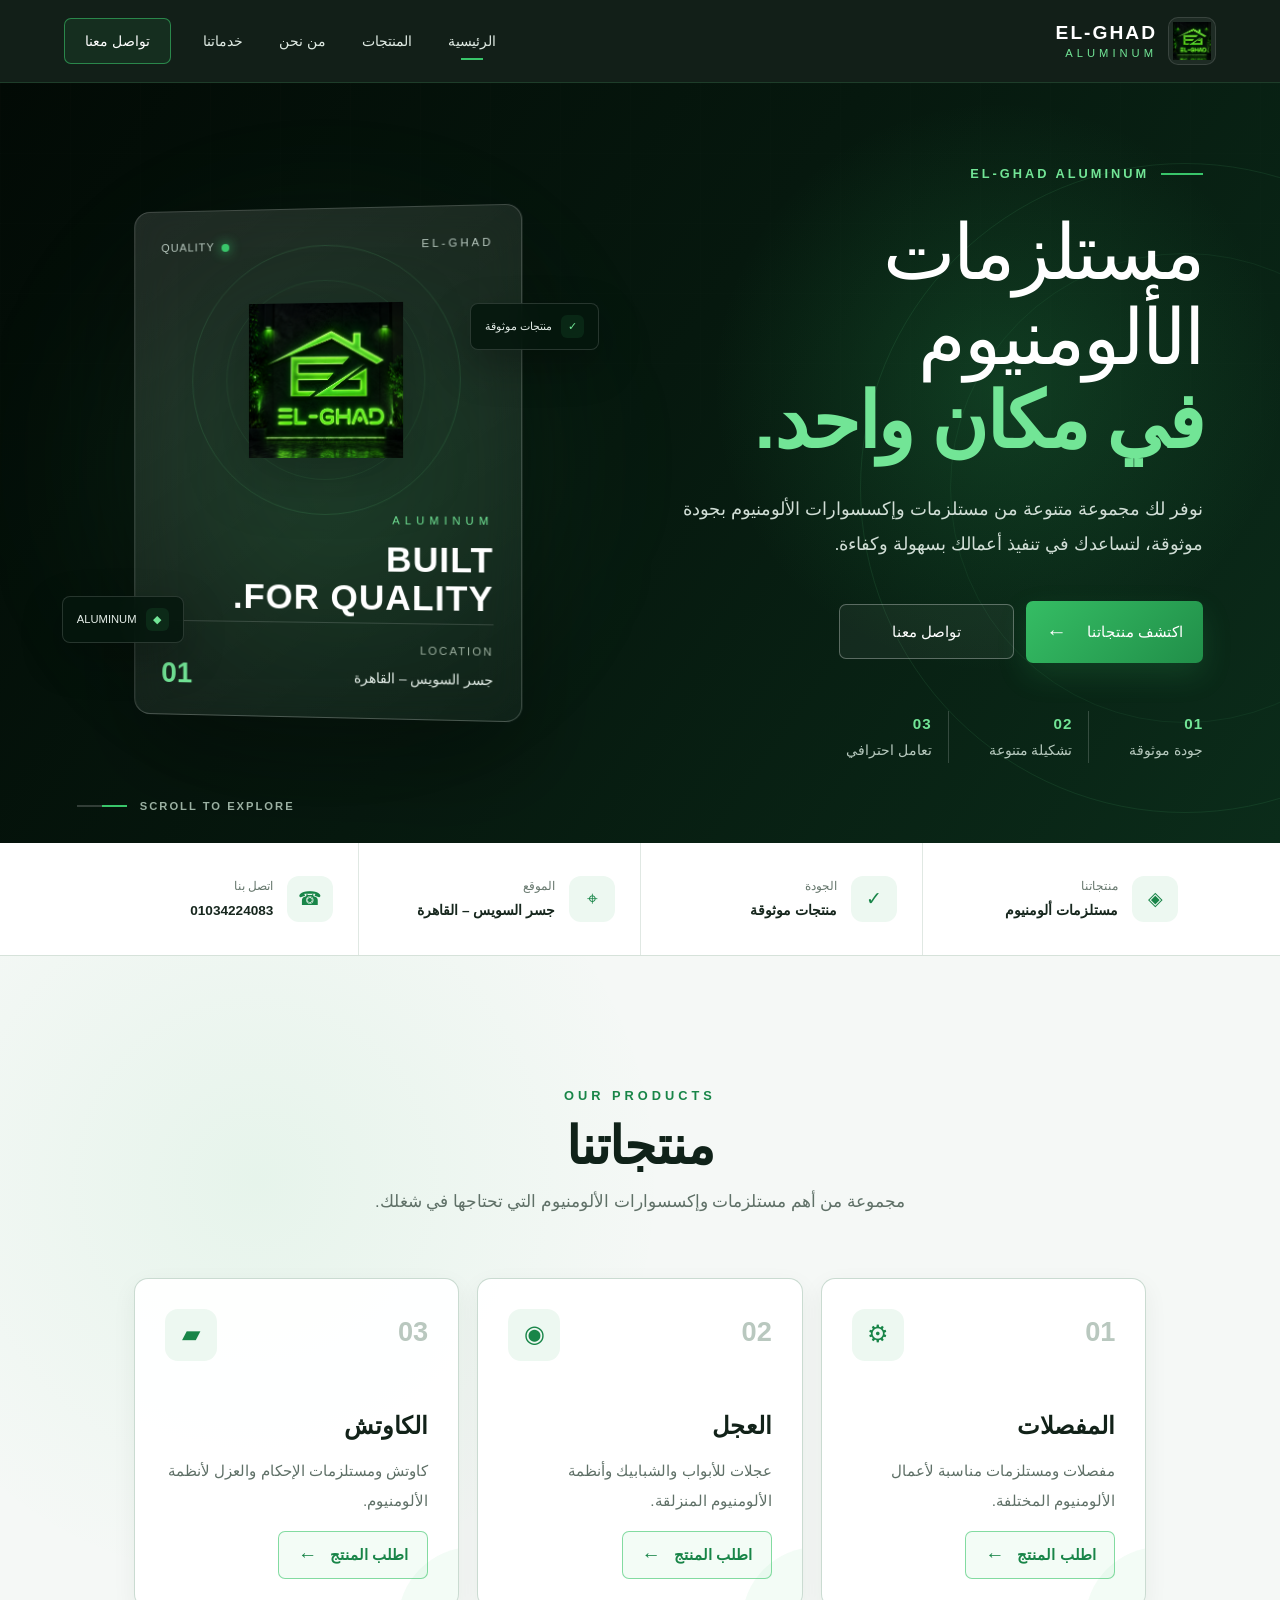
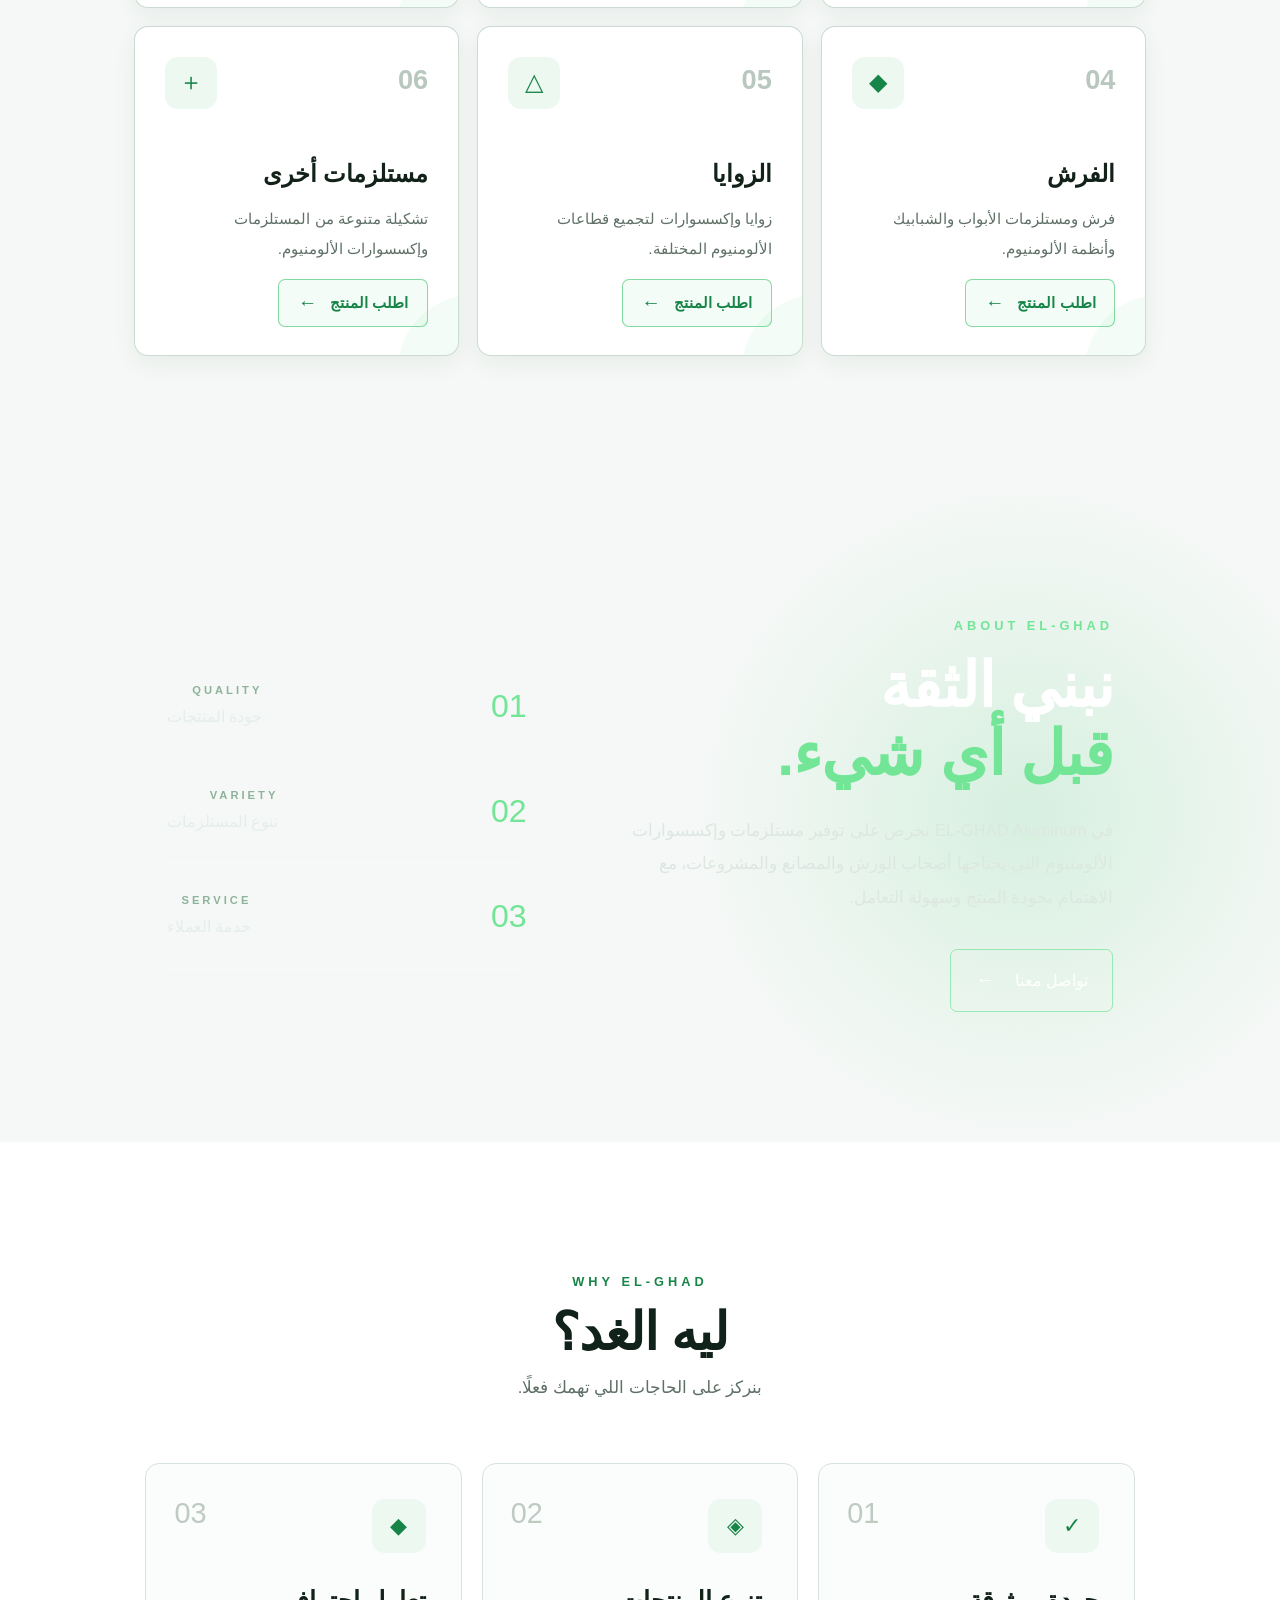
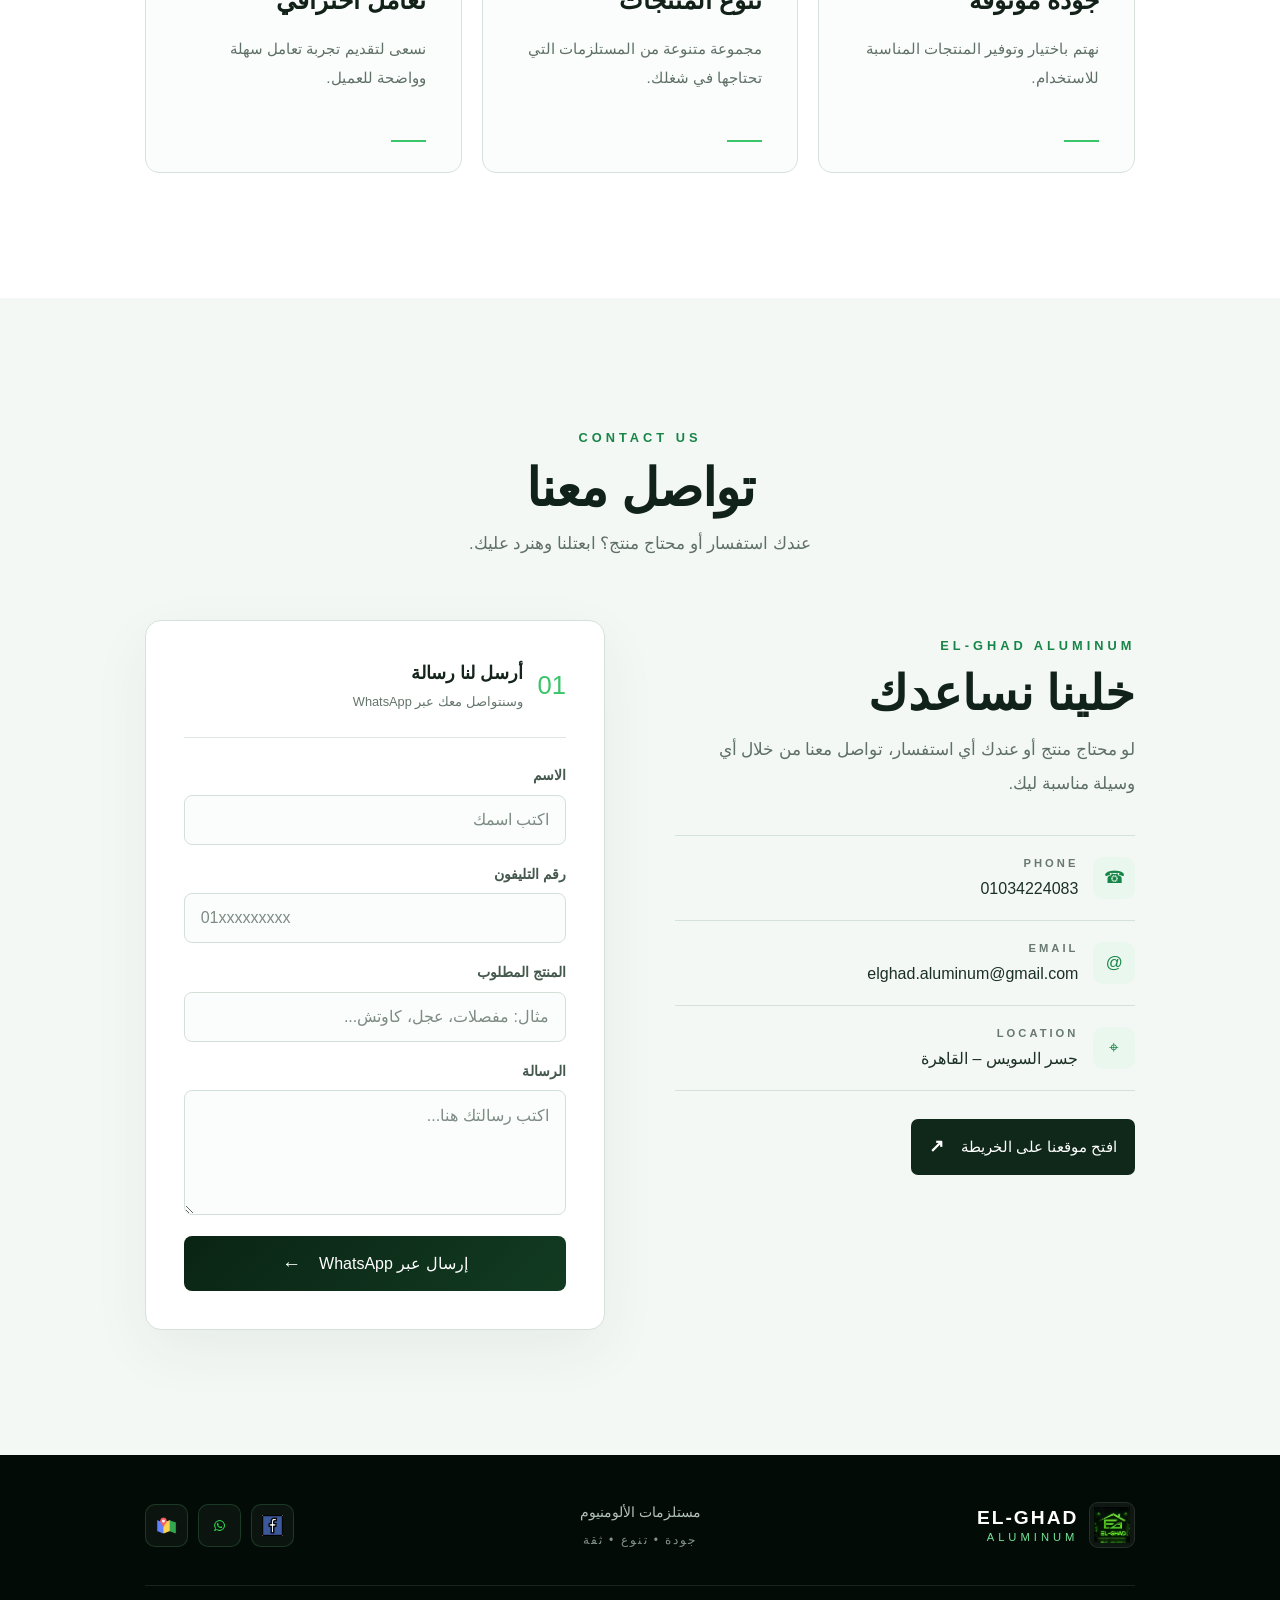
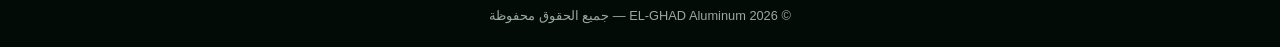
==== commit 62fb1832: "update website" ====
--- a/index.html
+++ b/index.html
@@ -1079,4 +1079,4 @@
 
 </body>
 
-</html>+</html>
--- a/style.css
+++ b/style.css
@@ -1,17 +1,12 @@
 /* =========================================================
    EL-GHAD ALUMINUM
    MODERN PREMIUM DESIGN
+   V3 — PRODUCT BUTTON UPGRADE
 ========================================================= */
 
-
-/* =========================================================
-   ROOT
-========================================================= */
-
 :root {
-
     --green: #39c56a;
-    --green-light: #62e38a;
+    --green-light: #72e596;
     --green-dark: #188548;
 
     --dark: #06140c;
@@ -19,12 +14,12 @@
     --dark-3: #0e3020;
 
     --text: #14231a;
-    --muted: #718078;
+    --muted: #5f7067;
 
     --light: #f5f8f6;
     --white: #ffffff;
 
-    --border: #dfe8e2;
+    --border: #d6e2da;
 
     --shadow: 0 20px 60px rgba(7, 38, 20, .10);
 
@@ -45,18 +40,16 @@
 html {
     scroll-behavior: smooth;
     scroll-padding-top: 90px;
+    font-size: 16px;
 }
 
 body {
-    font-family: Arial, sans-serif;
-
+    font-family: Arial, Tahoma, sans-serif;
     background: var(--light);
-
     color: var(--text);
-
     line-height: 1.7;
-
     overflow-x: hidden;
+    font-size: 1rem;
 }
 
 a {
@@ -76,6 +69,7 @@
 
 img {
     max-width: 100%;
+    display: block;
 }
 
 
@@ -84,17 +78,12 @@
 ========================================================= */
 
 #loader {
-
     position: fixed;
-
     inset: 0;
-
     z-index: 99999;
 
     display: flex;
-
-    align-items: center;
-
+    align-items: center;
     justify-content: center;
 
     background:
@@ -111,37 +100,27 @@
 }
 
 #loader.hide {
-
     opacity: 0;
-
     visibility: hidden;
-
     pointer-events: none;
 }
 
 .loader-box {
-
-    width: 300px;
-
+    width: min(300px, 85vw);
     text-align: center;
-
     animation: loaderAppear .8s ease;
 }
 
 .loader-logo {
-
     width: 105px;
     height: 105px;
-
     margin: auto;
 
     display: flex;
-
     align-items: center;
     justify-content: center;
 
     border-radius: 50%;
-
     border: 1px solid rgba(98, 227, 138, .25);
 
     background: rgba(255,255,255,.04);
@@ -151,69 +130,61 @@
 }
 
 .loader-logo img {
-
     width: 78px;
     height: 78px;
-
     object-fit: contain;
 
     animation: loaderFloat 2s ease-in-out infinite;
 }
 
 .loader-box h2 {
-
     margin-top: 22px;
 
     color: white;
 
-    font-size: 31px;
-
-    letter-spacing: 7px;
-
+    font-size: clamp(26px, 4vw, 31px);
+
+    letter-spacing: clamp(4px, 1vw, 7px);
     line-height: 1;
 }
 
 .loader-box p {
-
-    margin-top: 7px;
+    margin-top: 9px;
 
     color: var(--green-light);
 
-    font-size: 10px;
-
-    letter-spacing: 8px;
+    font-size: 0.8rem;
+
+    letter-spacing: clamp(4px, 1vw, 8px);
 }
 
 .loader-box small {
-
     display: block;
 
     margin-top: 15px;
 
-    color: rgba(255,255,255,.42);
-
-    font-size: 10px;
+    color: rgba(255,255,255,.70);
+
+    font-size: 0.8rem;
 }
 
 .loader-line {
-
     width: 190px;
-
-    height: 2px;
+    max-width: 80%;
+
+    height: 3px;
 
     overflow: hidden;
 
     margin: 27px auto 0;
 
-    background: rgba(255,255,255,.10);
+    background: rgba(255,255,255,.15);
 }
 
 .loader-line span {
-
     display: block;
 
     width: 55%;
-
     height: 100%;
 
     background: var(--green);
@@ -223,7 +194,6 @@
 }
 
 @keyframes loaderAppear {
-
     from {
         opacity: 0;
         transform: translateY(15px);
@@ -236,7 +206,6 @@
 }
 
 @keyframes loaderFloat {
-
     0%,
     100% {
         transform: translateY(0);
@@ -248,7 +217,6 @@
 }
 
 @keyframes loaderMove {
-
     0% {
         transform: translateX(-180%);
     }
@@ -264,38 +232,29 @@
 ========================================================= */
 
 .navbar {
-
     position: sticky;
-
     top: 0;
-
     z-index: 5000;
 
     background:
-        rgba(4, 17, 10, .90);
+        rgba(4, 17, 10, .94);
 
     border-bottom:
-        1px solid rgba(98, 227, 138, .12);
+        1px solid rgba(98, 227, 138, .15);
 
     backdrop-filter: blur(20px);
-
     -webkit-backdrop-filter: blur(20px);
 }
 
 .nav-container {
-
     width: 90%;
-
     max-width: 1450px;
-
     min-height: 82px;
 
     margin: auto;
 
     display: flex;
-
-    align-items: center;
-
+    align-items: center;
     justify-content: space-between;
 
     gap: 30px;
@@ -305,25 +264,20 @@
 /* LOGO */
 
 .logo {
-
-    display: flex;
-
+    display: flex;
     align-items: center;
 
     gap: 11px;
 
     color: white;
-
     flex-shrink: 0;
 }
 
 .logo-image {
-
     width: 48px;
     height: 48px;
 
     display: flex;
-
     align-items: center;
     justify-content: center;
 
@@ -332,11 +286,10 @@
     background: rgba(255,255,255,.05);
 
     border:
-        1px solid rgba(255,255,255,.10);
+        1px solid rgba(255,255,255,.12);
 }
 
 .logo-image img {
-
     width: 38px;
     height: 38px;
 
@@ -344,29 +297,23 @@
 }
 
 .logo-text {
-
-    display: flex;
-
+    display: flex;
     flex-direction: column;
 
     line-height: 1;
 }
 
 .logo-text strong {
-
-    font-size: 20px;
-
+    font-size: clamp(17px, 1.5vw, 20px);
     letter-spacing: 2px;
 }
 
 .logo-text span {
-
     margin-top: 6px;
 
     color: var(--green-light);
 
-    font-size: 8px;
-
+    font-size: 0.7rem;
     letter-spacing: 4px;
 }
 
@@ -374,44 +321,37 @@
 /* NAV LINKS */
 
 nav {
-
-    display: flex;
-
+    display: flex;
     align-items: center;
 
     gap: 4px;
 }
 
 nav a {
-
     position: relative;
 
     padding: 11px 16px;
 
-    color: #d6e4db;
-
-    font-size: 14px;
+    color: #e0ebe4;
+
+    font-size: clamp(0.9rem, 1vw, 1rem);
 
     transition: .3s ease;
 }
 
 nav a:hover {
-
     color: white;
 }
 
 nav a::after {
-
     content: "";
 
     position: absolute;
 
     right: 50%;
-
     bottom: 4px;
 
     width: 0;
-
     height: 2px;
 
     background: var(--green);
@@ -423,7 +363,6 @@
 
 nav a:hover::after,
 nav a.active::after {
-
     width: 22px;
 }
 
@@ -431,30 +370,26 @@
 /* NAV BUTTON */
 
 nav .nav-button {
-
     margin-right: 12px;
 
-    padding:
-        10px 20px;
+    padding: 10px 20px;
 
     border:
-        1px solid rgba(57,197,106,.55);
+        1px solid rgba(57,197,106,.60);
 
     border-radius: 7px;
 
     color: white;
 
     background:
-        rgba(57,197,106,.08);
+        rgba(57,197,106,.09);
 }
 
 nav .nav-button::after {
-
     display: none;
 }
 
 nav .nav-button:hover {
-
     background: var(--green);
 
     border-color: var(--green);
@@ -468,7 +403,6 @@
 ========================================================= */
 
 .hero {
-
     position: relative;
 
     min-height: 760px;
@@ -480,7 +414,7 @@
     background:
         radial-gradient(
             circle at 78% 40%,
-            rgba(57,197,106,.17),
+            rgba(57,197,106,.18),
             transparent 26%
         ),
         linear-gradient(
@@ -491,25 +425,20 @@
         );
 }
 
-
-/* GRID */
-
 .hero-grid {
-
     position: absolute;
-
     inset: 0;
 
     opacity: .20;
 
     background-image:
         linear-gradient(
-            rgba(255,255,255,.035) 1px,
+            rgba(255,255,255,.04) 1px,
             transparent 1px
         ),
         linear-gradient(
             90deg,
-            rgba(255,255,255,.035) 1px,
+            rgba(255,255,255,.04) 1px,
             transparent 1px
         );
 
@@ -523,11 +452,7 @@
         );
 }
 
-
-/* CIRCLES */
-
 .hero-circle {
-
     position: absolute;
 
     border-radius: 50%;
@@ -539,7 +464,6 @@
 }
 
 .hero-circle-one {
-
     width: 650px;
     height: 650px;
 
@@ -548,7 +472,6 @@
 }
 
 .hero-circle-two {
-
     width: 470px;
     height: 470px;
 
@@ -559,17 +482,12 @@
         rgba(98,227,138,.07);
 }
 
-
-/* HERO CONTAINER */
-
 .hero-container {
-
     position: relative;
 
     z-index: 3;
 
     width: 88%;
-
     max-width: 1400px;
 
     min-height: 760px;
@@ -592,14 +510,11 @@
 ========================================================= */
 
 .hero-text {
-
     max-width: 700px;
 }
 
 .hero-tag {
-
-    display: flex;
-
+    display: flex;
     align-items: center;
 
     gap: 12px;
@@ -608,26 +523,25 @@
 
     color: var(--green-light);
 
-    font-size: 11px;
-
-    letter-spacing: 4px;
+    font-size: clamp(0.75rem, 1vw, 0.9rem);
+
+    font-weight: 700;
+
+    letter-spacing: 3px;
 }
 
 .hero-tag span {
-
     width: 42px;
-
     height: 2px;
 
     background: var(--green);
 }
 
 .hero-text h1 {
-
     font-size:
-        clamp(48px, 6vw, 82px);
-
-    line-height: 1.08;
+        clamp(2.8rem, 6vw, 5.2rem);
+
+    line-height: 1.1;
 
     font-weight: 400;
 
@@ -637,19 +551,16 @@
 }
 
 .hero-text h1 strong {
-
     color: var(--green-light);
-
     font-weight: 800;
 }
 
 .hero-text > p {
-
     max-width: 620px;
 
-    color: #c1d2c7;
-
-    font-size: 17px;
+    color: #d1ded6;
+
+    font-size: clamp(1rem, 1.4vw, 1.2rem);
 
     line-height: 2;
 
@@ -662,9 +573,7 @@
 ========================================================= */
 
 .hero-buttons {
-
-    display: flex;
-
+    display: flex;
     align-items: center;
 
     gap: 12px;
@@ -674,28 +583,25 @@
 
 .btn-main,
 .btn-outline {
-
     min-width: 175px;
-
     min-height: 55px;
 
     padding: 13px 20px;
 
     display: inline-flex;
-
-    align-items: center;
-
+    align-items: center;
     justify-content: center;
 
     gap: 20px;
 
     border-radius: 7px;
 
+    font-size: clamp(0.95rem, 1.2vw, 1.05rem);
+
     transition: .3s ease;
 }
 
 .btn-main {
-
     color: white;
 
     background:
@@ -710,7 +616,6 @@
 }
 
 .btn-main:hover {
-
     transform: translateY(-4px);
 
     box-shadow:
@@ -718,36 +623,31 @@
 }
 
 .btn-main b {
-
-    font-size: 20px;
-
+    font-size: 1.3rem;
     transition: .3s;
 }
 
 .btn-main:hover b {
-
     transform: translateX(-4px);
 }
 
 .btn-outline {
-
     color: white;
 
     border:
-        1px solid rgba(255,255,255,.25);
-
-    background:
-        rgba(255,255,255,.035);
+        1px solid rgba(255,255,255,.30);
+
+    background:
+        rgba(255,255,255,.05);
 }
 
 .btn-outline:hover {
-
     border-color: var(--green);
 
     color: var(--green-light);
 
     background:
-        rgba(57,197,106,.06);
+        rgba(57,197,106,.08);
 }
 
 
@@ -756,16 +656,13 @@
 ========================================================= */
 
 .hero-features {
-
     display: flex;
 
     gap: 40px;
 }
 
 .hero-feature {
-
-    display: flex;
-
+    display: flex;
     flex-direction: column;
 
     gap: 3px;
@@ -773,30 +670,26 @@
     padding-right: 16px;
 
     border-right:
-        1px solid rgba(255,255,255,.15);
+        1px solid rgba(255,255,255,.18);
 }
 
 .hero-feature:first-child {
-
     border-right: none;
-
     padding-right: 0;
 }
 
 .hero-feature strong {
-
     color: var(--green-light);
 
-    font-size: 14px;
+    font-size: 0.95rem;
 
     letter-spacing: 1px;
 }
 
 .hero-feature span {
-
-    color: #9fb4a7;
-
-    font-size: 12px;
+    color: #b7c9be;
+
+    font-size: 0.85rem;
 }
 
 
@@ -805,7 +698,6 @@
 ========================================================= */
 
 .hero-visual {
-
     position: relative;
 
     min-height: 570px;
@@ -813,12 +705,10 @@
     display: flex;
 
     align-items: center;
-
     justify-content: center;
 }
 
 .visual-shadow {
-
     position: absolute;
 
     width: 350px;
@@ -836,13 +726,11 @@
 /* CARD */
 
 .hero-card {
-
     position: relative;
 
     z-index: 2;
 
     width: 390px;
-
     height: 510px;
 
     padding: 27px;
@@ -850,15 +738,15 @@
     overflow: hidden;
 
     border:
-        1px solid rgba(255,255,255,.17);
+        1px solid rgba(255,255,255,.20);
 
     border-radius: 16px;
 
     background:
         linear-gradient(
             145deg,
-            rgba(255,255,255,.10),
-            rgba(255,255,255,.025)
+            rgba(255,255,255,.11),
+            rgba(255,255,255,.035)
         );
 
     box-shadow:
@@ -874,7 +762,6 @@
 }
 
 .hero-card:hover {
-
     transform:
         perspective(1200px)
         rotateY(0)
@@ -885,37 +772,33 @@
 /* CARD HEADER */
 
 .card-header {
-
-    display: flex;
-
-    align-items: center;
-
+    display: flex;
+
+    align-items: center;
     justify-content: space-between;
 
-    color: #9caf9f;
-
-    font-size: 10px;
+    color: #b8c9bf;
+
+    font-size: 0.75rem;
 
     letter-spacing: 3px;
 }
 
 .status {
-
     display: flex;
 
     align-items: center;
 
     gap: 7px;
 
-    font-size: 8px;
+    font-size: 0.7rem;
 
     letter-spacing: 1px;
 }
 
 .status i {
-
-    width: 7px;
-    height: 7px;
+    width: 8px;
+    height: 8px;
 
     display: block;
 
@@ -931,7 +814,6 @@
 /* CARD MAIN */
 
 .card-main {
-
     position: relative;
 
     height: 250px;
@@ -939,12 +821,10 @@
     display: flex;
 
     align-items: center;
-
     justify-content: center;
 }
 
 .card-main img {
-
     position: relative;
 
     z-index: 3;
@@ -961,7 +841,6 @@
 }
 
 .card-ring {
-
     position: absolute;
 
     border-radius: 50%;
@@ -971,13 +850,11 @@
 }
 
 .ring-one {
-
     width: 270px;
     height: 270px;
 }
 
 .ring-two {
-
     width: 200px;
     height: 200px;
 
@@ -989,21 +866,19 @@
 /* CARD CONTENT */
 
 .card-content span {
-
     color: var(--green-light);
 
-    font-size: 9px;
+    font-size: 0.75rem;
 
     letter-spacing: 5px;
 }
 
 .card-content h2 {
-
     margin-top: 8px;
 
     color: white;
 
-    font-size: 32px;
+    font-size: clamp(1.8rem, 3vw, 2.2rem);
 
     line-height: 1.08;
 
@@ -1014,7 +889,6 @@
 /* CARD FOOTER */
 
 .card-footer {
-
     position: absolute;
 
     right: 27px;
@@ -1027,40 +901,36 @@
     display: flex;
 
     align-items: flex-end;
-
     justify-content: space-between;
 
     border-top:
-        1px solid rgba(255,255,255,.12);
+        1px solid rgba(255,255,255,.15);
 }
 
 .card-footer small {
-
     display: block;
 
     margin-bottom: 4px;
 
-    color: #718579;
-
-    font-size: 8px;
+    color: #9caf9f;
+
+    font-size: 0.7rem;
 
     letter-spacing: 2px;
 }
 
 .card-footer strong {
-
-    color: #d5e1d9;
-
-    font-size: 11px;
+    color: #e1ebe5;
+
+    font-size: 0.85rem;
 
     font-weight: 400;
 }
 
 .card-footer > b {
-
     color: var(--green-light);
 
-    font-size: 28px;
+    font-size: 1.8rem;
 
     line-height: 1;
 }
@@ -1069,7 +939,6 @@
 /* FLOATING LABELS */
 
 .floating-label {
-
     position: absolute;
 
     z-index: 5;
@@ -1083,25 +952,24 @@
     padding: 11px 14px;
 
     border:
-        1px solid rgba(255,255,255,.10);
+        1px solid rgba(255,255,255,.14);
 
     border-radius: 8px;
 
-    color: #dbe8df;
-
-    background:
-        rgba(5,23,13,.80);
+    color: #e5eee9;
+
+    background:
+        rgba(5,23,13,.86);
 
     backdrop-filter: blur(12px);
 
     box-shadow:
         0 15px 40px rgba(0,0,0,.25);
 
-    font-size: 10px;
+    font-size: 0.8rem;
 }
 
 .floating-label span {
-
     width: 23px;
     height: 23px;
 
@@ -1119,16 +987,12 @@
 }
 
 .label-one {
-
     right: -25px;
-
     top: 125px;
 }
 
 .label-two {
-
     left: -15px;
-
     bottom: 105px;
 }
 
@@ -1136,13 +1000,11 @@
 /* HERO BOTTOM */
 
 .hero-bottom {
-
     position: absolute;
 
     z-index: 5;
 
     bottom: 27px;
-
     left: 6%;
 
     display: flex;
@@ -1151,31 +1013,29 @@
 
     gap: 13px;
 
-    color: #6f8b7a;
-
-    font-size: 8px;
-
-    letter-spacing: 3px;
+    color: #9bb0a2;
+
+    font-size: clamp(0.7rem, 0.8vw, 0.9rem);
+
+    font-weight: 600;
+
+    letter-spacing: 2px;
 }
 
 .scroll-line {
-
     width: 50px;
-
-    height: 1px;
+    height: 2px;
 
     overflow: hidden;
 
     background:
-        rgba(255,255,255,.15);
+        rgba(255,255,255,.18);
 }
 
 .scroll-line i {
-
     display: block;
 
     width: 25px;
-
     height: 100%;
 
     background: var(--green);
@@ -1185,7 +1045,6 @@
 }
 
 @keyframes scrollMove {
-
     0% {
         transform: translateX(-40px);
     }
@@ -1201,7 +1060,6 @@
 ========================================================= */
 
 .quick-info {
-
     position: relative;
 
     z-index: 20;
@@ -1213,9 +1071,7 @@
 }
 
 .quick-container {
-
     width: 88%;
-
     max-width: 1400px;
 
     margin: auto;
@@ -1227,7 +1083,6 @@
 }
 
 .quick-item {
-
     min-height: 112px;
 
     padding: 22px 25px;
@@ -1239,16 +1094,14 @@
     gap: 14px;
 
     border-left:
-        1px solid #e6ece8;
+        1px solid #e0e8e3;
 }
 
 .quick-item:last-child {
-
     border-left: none;
 }
 
 .quick-icon {
-
     width: 46px;
     height: 46px;
 
@@ -1266,13 +1119,12 @@
     background:
         #edf8f1;
 
-    font-size: 19px;
+    font-size: 1.2rem;
 
     transition: .3s;
 }
 
 .quick-item:hover .quick-icon {
-
     color: white;
 
     background: var(--green);
@@ -1281,33 +1133,28 @@
 }
 
 .quick-item > div:last-child {
-
-    display: flex;
-
+    display: flex;
     flex-direction: column;
 }
 
 .quick-item small {
-
-    color: #8a998f;
-
-    font-size: 10px;
+    color: #66776d;
+
+    font-size: 0.78rem;
 
     margin-bottom: 2px;
 }
 
 .quick-item strong,
 .quick-item a {
-
     color: #17271e;
 
-    font-size: 13px;
+    font-size: clamp(0.85rem, 1vw, 0.95rem);
 
     font-weight: 700;
 }
 
 .quick-item a:hover {
-
     color: var(--green-dark);
 }
 
@@ -1317,7 +1164,6 @@
 ========================================================= */
 
 .section-heading {
-
     position: relative;
 
     z-index: 3;
@@ -1330,25 +1176,23 @@
 }
 
 .section-heading > span {
-
     display: inline-block;
 
     color: var(--green-dark);
 
-    font-size: 10px;
+    font-size: 0.8rem;
 
     font-weight: bold;
 
-    letter-spacing: 5px;
+    letter-spacing: 4px;
 }
 
 .section-heading h2 {
-
     margin: 9px 0;
 
     color: #102219;
 
-    font-size: 52px;
+    font-size: clamp(2.4rem, 5vw, 3.25rem);
 
     line-height: 1.15;
 
@@ -1356,10 +1200,9 @@
 }
 
 .section-heading p {
-
-    color: var(--muted);
-
-    font-size: 15px;
+    color: #5f7067;
+
+    font-size: clamp(0.95rem, 1.3vw, 1.05rem);
 
     line-height: 1.9;
 }
@@ -1370,7 +1213,6 @@
 ========================================================= */
 
 .products {
-
     position: relative;
 
     padding:
@@ -1380,8 +1222,8 @@
 
     background:
         linear-gradient(
-            rgba(245,248,246,.82),
-            rgba(245,248,246,.82)
+            rgba(245,248,246,.62),
+            rgba(245,248,246,.62)
         ),
         url("products-bg.png");
 
@@ -1393,7 +1235,6 @@
 }
 
 .products-overlay {
-
     position: absolute;
 
     inset: 0;
@@ -1409,13 +1250,11 @@
 }
 
 .products-grid {
-
     position: relative;
 
     z-index: 3;
 
     width: 92%;
-
     max-width: 1250px;
 
     margin: auto;
@@ -1429,10 +1268,11 @@
 }
 
 
-/* PRODUCT CARD */
+/* =========================================================
+   PRODUCT CARD
+========================================================= */
 
 .product-card {
-
     position: relative;
 
     min-height: 330px;
@@ -1442,22 +1282,21 @@
     overflow: hidden;
 
     border:
-        1px solid rgba(210,224,214,.90);
+        1px solid rgba(200,218,207,.95);
 
     border-radius: 14px;
 
     background:
-        rgba(255,255,255,.90);
+        rgba(255,255,255,.94);
 
     box-shadow:
-        0 8px 25px rgba(15,50,28,.04);
+        0 8px 25px rgba(15,50,28,.06);
 
     transition:
         .4s ease;
 }
 
 .product-card::before {
-
     content: "";
 
     position: absolute;
@@ -1465,7 +1304,7 @@
     right: 0;
     top: 0;
 
-    width: 3px;
+    width: 4px;
     height: 0;
 
     background:
@@ -1479,7 +1318,6 @@
 }
 
 .product-card::after {
-
     content: "";
 
     position: absolute;
@@ -1499,7 +1337,6 @@
 }
 
 .product-card:hover {
-
     transform: translateY(-8px);
 
     border-color:
@@ -1510,40 +1347,36 @@
 }
 
 .product-card:hover::before {
-
     height: 100%;
 }
 
 .product-card:hover::after {
-
     transform: scale(2);
 }
 
 
-/* PRODUCT TOP */
+/* =========================================================
+   PRODUCT TOP
+========================================================= */
 
 .product-top {
-
     display: flex;
 
     align-items: flex-start;
-
     justify-content: space-between;
 
     margin-bottom: 45px;
 }
 
 .product-top span {
-
-    color: #d7e2db;
-
-    font-size: 26px;
+    color: #b9c8bf;
+
+    font-size: 1.7rem;
 
     font-weight: bold;
 }
 
 .product-top i {
-
     width: 52px;
     height: 52px;
 
@@ -1559,7 +1392,7 @@
     background:
         #edf8f1;
 
-    font-size: 24px;
+    font-size: 1.5rem;
 
     font-style: normal;
 
@@ -1567,7 +1400,6 @@
 }
 
 .product-card:hover .product-top i {
-
     color: white;
 
     background: var(--green);
@@ -1576,64 +1408,115 @@
 }
 
 
-/* PRODUCT CONTENT */
+/* =========================================================
+   PRODUCT CONTENT
+========================================================= */
 
 .product-content h3 {
-
     margin-bottom: 10px;
 
     color: #122219;
 
-    font-size: 23px;
+    font-size: clamp(1.25rem, 2vw, 1.5rem);
 }
 
 .product-content p {
-
     max-width: 300px;
 
     min-height: 67px;
 
-    color: #718078;
-
-    font-size: 14px;
+    color: #5f7067;
+
+    font-size: clamp(0.95rem, 1.2vw, 1rem);
 
     line-height: 1.9;
 }
 
 
-/* PRODUCT LINK */
+/* =========================================================
+   PRODUCT BUTTON
+   SAME STYLE AS CONTACT BUTTON
+========================================================= */
 
 .product-card > a {
-
     position: absolute;
 
     right: 30px;
-
     bottom: 28px;
 
-    display: flex;
-
-    align-items: center;
-
-    gap: 14px;
+    min-width: 150px;
+    min-height: 46px;
+
+    padding: 10px 17px;
+
+    display: inline-flex;
+
+    align-items: center;
+    justify-content: center;
+
+    gap: 13px;
 
     color: var(--green-dark);
 
-    font-size: 13px;
-
-    font-weight: bold;
+    background:
+        rgba(57,197,106,.06);
+
+    border:
+        1px solid rgba(57,197,106,.60);
+
+    border-radius: 7px;
+
+    font-size: 0.95rem;
+
+    font-weight: 700;
+
+    transition:
+        background .3s ease,
+        color .3s ease,
+        border-color .3s ease,
+        transform .3s ease,
+        box-shadow .3s ease;
+}
+
+.product-card > a span {
+    position: relative;
+    z-index: 2;
 }
 
 .product-card > a b {
-
-    font-size: 18px;
-
-    transition: .3s;
-}
-
-.product-card:hover > a b {
-
-    transform: translateX(-5px);
+    position: relative;
+    z-index: 2;
+
+    font-size: 1.2rem;
+
+    line-height: 1;
+
+    transition:
+        transform .3s ease;
+}
+
+
+/* BUTTON HOVER */
+
+.product-card > a:hover {
+    color: white;
+
+    background:
+        var(--green);
+
+    border-color:
+        var(--green);
+
+    transform:
+        translateY(-3px);
+
+    box-shadow:
+        0 10px 25px rgba(57,197,106,.22);
+}
+
+.product-card > a:hover b {
+    transform:
+        translateX(-5px);
 }
 
 
@@ -1642,7 +1525,6 @@
 ========================================================= */
 
 .about {
-
     position: relative;
 
     padding:
@@ -1654,8 +1536,8 @@
 
     background:
         linear-gradient(
-            rgba(3,18,10,.70),
-            rgba(6,35,20,.72)
+            rgba(3,18,10,.55),
+            rgba(6,35,20,.58)
         ),
         url("about-bg.png");
 
@@ -1667,7 +1549,6 @@
 }
 
 .about-overlay {
-
     position: absolute;
 
     inset: 0;
@@ -1681,13 +1562,11 @@
 }
 
 .about-container {
-
     position: relative;
 
     z-index: 2;
 
     width: 88%;
-
     max-width: 1250px;
 
     margin: auto;
@@ -1703,21 +1582,21 @@
 }
 
 .about-label {
-
     color: var(--green-light);
 
-    font-size: 10px;
-
-    letter-spacing: 5px;
+    font-size: 0.8rem;
+
+    font-weight: 700;
+
+    letter-spacing: 4px;
 }
 
 .about-text h2 {
-
     margin:
         14px 0 25px;
 
     font-size:
-        clamp(44px, 5vw, 62px);
+        clamp(2.7rem, 5vw, 3.9rem);
 
     line-height: 1.1;
 
@@ -1725,23 +1604,20 @@
 }
 
 .about-text h2 strong {
-
     color: var(--green-light);
 }
 
 .about-text > p {
-
     max-width: 650px;
 
-    color: #d1ded6;
-
-    font-size: 16px;
+    color: #dce7e1;
+
+    font-size: clamp(1rem, 1.3vw, 1.1rem);
 
     line-height: 2;
 }
 
 .about-button {
-
     display: inline-flex;
 
     align-items: center;
@@ -1755,29 +1631,28 @@
     color: white;
 
     border:
-        1px solid rgba(98,227,138,.55);
+        1px solid rgba(98,227,138,.60);
 
     border-radius: 7px;
 
+    font-size: 1rem;
+
     transition: .3s;
 }
 
 .about-button b {
-
-    font-size: 18px;
+    font-size: 1.2rem;
 
     transition: .3s;
 }
 
 .about-button:hover {
-
     background: var(--green);
 
     border-color: var(--green);
 }
 
 .about-button:hover b {
-
     transform: translateX(-4px);
 }
 
@@ -1785,13 +1660,11 @@
 /* ABOUT STATS */
 
 .about-stats {
-
     border-top:
-        1px solid rgba(255,255,255,.15);
+        1px solid rgba(255,255,255,.20);
 }
 
 .about-stat {
-
     min-height: 105px;
 
     padding: 22px 0;
@@ -1803,41 +1676,39 @@
     justify-content: space-between;
 
     border-bottom:
-        1px solid rgba(255,255,255,.15);
+        1px solid rgba(255,255,255,.20);
 }
 
 .about-stat > strong {
-
     color: var(--green-light);
 
-    font-size: 30px;
+    font-size: 2rem;
 
     font-weight: 400;
 }
 
 .about-stat div {
-
     text-align: right;
 }
 
 .about-stat span {
-
     display: block;
 
-    color: #6f9a7d;
-
-    font-size: 8px;
+    color: #8eb39b;
+
+    font-size: 0.7rem;
+
+    font-weight: 700;
 
     letter-spacing: 3px;
 }
 
 .about-stat p {
-
     margin-top: 3px;
 
-    color: #e0ebe4;
-
-    font-size: 15px;
+    color: #e5eee9;
+
+    font-size: 1rem;
 }
 
 
@@ -1846,7 +1717,6 @@
 ========================================================= */
 
 .services {
-
     padding:
         125px 8%;
 
@@ -1854,9 +1724,7 @@
 }
 
 .services-grid {
-
     width: 92%;
-
     max-width: 1200px;
 
     margin: auto;
@@ -1870,7 +1738,6 @@
 }
 
 .service-card {
-
     position: relative;
 
     min-height: 310px;
@@ -1891,7 +1758,6 @@
 }
 
 .service-card:hover {
-
     transform: translateY(-7px);
 
     border-color:
@@ -1902,20 +1768,17 @@
 }
 
 .service-number {
-
     position: absolute;
 
     top: 25px;
-
     left: 28px;
 
-    color: #dce6df;
-
-    font-size: 28px;
+    color: #bdcbc2;
+
+    font-size: 1.8rem;
 }
 
 .service-icon {
-
     width: 54px;
     height: 54px;
 
@@ -1930,13 +1793,12 @@
 
     background: #edf8f1;
 
-    font-size: 22px;
+    font-size: 1.4rem;
 
     transition: .35s;
 }
 
 .service-card:hover .service-icon {
-
     color: white;
 
     background: var(--green);
@@ -1945,36 +1807,31 @@
 }
 
 .service-card h3 {
-
     margin:
         27px 0 12px;
 
     color: #122219;
 
-    font-size: 24px;
+    font-size: clamp(1.3rem, 2vw, 1.55rem);
 }
 
 .service-card p {
-
     max-width: 290px;
 
-    color: var(--muted);
-
-    font-size: 14px;
+    color: #5f7067;
+
+    font-size: clamp(0.95rem, 1.2vw, 1rem);
 
     line-height: 1.9;
 }
 
 .service-line {
-
     position: absolute;
 
     right: 35px;
-
     bottom: 30px;
 
     width: 35px;
-
     height: 2px;
 
     background: var(--green);
@@ -1983,7 +1840,6 @@
 }
 
 .service-card:hover .service-line {
-
     width: 70px;
 }
 
@@ -1993,7 +1849,6 @@
 ========================================================= */
 
 .contact {
-
     padding:
         125px 7%;
 
@@ -2002,9 +1857,7 @@
 }
 
 .contact-container {
-
     width: 90%;
-
     max-width: 1200px;
 
     margin: auto;
@@ -2023,13 +1876,12 @@
 /* FORM BOX */
 
 .contact-form-box {
-
     direction: rtl;
 
     padding: 38px;
 
     border:
-        1px solid #dce7df;
+        1px solid #d5e2da;
 
     border-radius: 16px;
 
@@ -2040,7 +1892,6 @@
 }
 
 .form-top {
-
     display: flex;
 
     align-items: center;
@@ -2052,44 +1903,38 @@
     margin-bottom: 25px;
 
     border-bottom:
-        1px solid #e5ece7;
+        1px solid #dce7e1;
 }
 
 .form-top > span {
-
     color: var(--green);
 
-    font-size: 26px;
+    font-size: 1.6rem;
 }
 
 .form-top div {
-
-    display: flex;
-
+    display: flex;
     flex-direction: column;
 }
 
 .form-top strong {
-
     color: #15251c;
 
-    font-size: 18px;
+    font-size: 1.1rem;
 }
 
 .form-top small {
-
     margin-top: 2px;
 
-    color: #8b9b91;
-
-    font-size: 11px;
+    color: #64756b;
+
+    font-size: 0.8rem;
 }
 
 
 /* INPUTS */
 
 #contactForm {
-
     display: flex;
 
     flex-direction: column;
@@ -2098,7 +1943,6 @@
 }
 
 .input-group {
-
     display: flex;
 
     flex-direction: column;
@@ -2107,17 +1951,15 @@
 }
 
 .input-group label {
-
-    color: #4f6256;
-
-    font-size: 12px;
+    color: #46594e;
+
+    font-size: 0.9rem;
 
     font-weight: bold;
 }
 
 form input,
 form textarea {
-
     width: 100%;
 
     padding:
@@ -2128,27 +1970,25 @@
     color: #142019;
 
     border:
-        1px solid #d8e2db;
+        1px solid #d3e0d8;
 
     border-radius: 8px;
 
     background:
         #fbfdfc;
 
-    font-size: 13px;
+    font-size: 1rem;
 
     transition: .3s;
 }
 
 form input::placeholder,
 form textarea::placeholder {
-
-    color: #a3afa8;
+    color: #7d8c84;
 }
 
 form input:focus,
 form textarea:focus {
-
     border-color: var(--green);
 
     background: white;
@@ -2158,7 +1998,6 @@
 }
 
 form textarea {
-
     height: 125px;
 
     resize: vertical;
@@ -2167,7 +2006,6 @@
 }
 
 #contactForm button {
-
     min-height: 55px;
 
     margin-top: 4px;
@@ -2175,7 +2013,6 @@
     display: flex;
 
     align-items: center;
-
     justify-content: center;
 
     gap: 18px;
@@ -2193,27 +2030,24 @@
             #123b22
         );
 
-    font-size: 14px;
+    font-size: 1rem;
 
     transition: .3s;
 }
 
 #contactForm button b {
-
-    font-size: 19px;
+    font-size: 1.2rem;
 
     transition: .3s;
 }
 
 #contactForm button:hover {
-
     background: var(--green);
 
     transform: translateY(-2px);
 }
 
 #contactForm button:hover b {
-
     transform: translateX(-5px);
 }
 
@@ -2221,7 +2055,6 @@
 /* CONTACT INFO */
 
 .contact-info {
-
     direction: rtl;
 
     padding-top: 15px;
@@ -2230,10 +2063,9 @@
 }
 
 .contact-info-label {
-
     color: var(--green-dark);
 
-    font-size: 10px;
+    font-size: 0.8rem;
 
     font-weight: bold;
 
@@ -2241,24 +2073,23 @@
 }
 
 .contact-info h3 {
-
     margin:
         12px 0 12px;
 
     color: #102219;
 
-    font-size: 48px;
+    font-size:
+        clamp(2.5rem, 5vw, 3rem);
 
     line-height: 1.1;
 }
 
 .contact-info > p {
-
     max-width: 470px;
 
-    color: var(--muted);
-
-    font-size: 15px;
+    color: #5f7067;
+
+    font-size: clamp(1rem, 1.3vw, 1.05rem);
 
     line-height: 2;
 
@@ -2266,13 +2097,11 @@
 }
 
 .contact-details {
-
     border-top:
-        1px solid #dce5df;
+        1px solid #d5e2da;
 }
 
 .contact-detail {
-
     min-height: 85px;
 
     padding: 17px 0;
@@ -2284,11 +2113,10 @@
     gap: 15px;
 
     border-bottom:
-        1px solid #dce5df;
+        1px solid #d5e2da;
 }
 
 .detail-icon {
-
     width: 42px;
     height: 42px;
 
@@ -2305,38 +2133,35 @@
 
     background: #eaf7ee;
 
-    font-size: 17px;
+    font-size: 1.05rem;
 }
 
 .contact-detail div:last-child {
-
-    display: flex;
-
+    display: flex;
     flex-direction: column;
 }
 
 .contact-detail small {
-
-    color: #8b9b91;
-
-    font-size: 8px;
+    color: #687970;
+
+    font-size: 0.7rem;
+
+    font-weight: 700;
 
     letter-spacing: 3px;
 }
 
 .contact-detail a {
-
     margin-top: 2px;
 
     color: #1b3024;
 
-    font-size: 14px;
+    font-size: 1rem;
 
     transition: .3s;
 }
 
 .contact-detail a:hover {
-
     color: var(--green-dark);
 }
 
@@ -2344,7 +2169,6 @@
 /* LOCATION BUTTON */
 
 .location-button {
-
     display: inline-flex;
 
     align-items: center;
@@ -2362,27 +2186,24 @@
 
     border-radius: 7px;
 
-    font-size: 12px;
+    font-size: 0.95rem;
 
     transition: .3s;
 }
 
 .location-button b {
-
-    font-size: 17px;
+    font-size: 1.1rem;
 
     transition: .3s;
 }
 
 .location-button:hover {
-
     background: var(--green);
 
     transform: translateY(-3px);
 }
 
 .location-button:hover b {
-
     transform: translate(3px,-3px);
 }
 
@@ -2392,7 +2213,6 @@
 ========================================================= */
 
 footer {
-
     padding:
         45px 7% 20px;
 
@@ -2403,9 +2223,7 @@
 }
 
 .footer-container {
-
     width: 90%;
-
     max-width: 1300px;
 
     margin: auto;
@@ -2424,7 +2242,6 @@
 /* FOOTER BRAND */
 
 .footer-brand {
-
     display: flex;
 
     align-items: center;
@@ -2433,7 +2250,6 @@
 }
 
 .footer-logo {
-
     width: 46px;
     height: 46px;
 
@@ -2448,11 +2264,10 @@
         rgba(255,255,255,.05);
 
     border:
-        1px solid rgba(255,255,255,.08);
+        1px solid rgba(255,255,255,.10);
 }
 
 .footer-logo img {
-
     width: 36px;
     height: 36px;
 
@@ -2460,7 +2275,6 @@
 }
 
 .footer-brand > div:last-child {
-
     display: flex;
 
     flex-direction: column;
@@ -2469,19 +2283,17 @@
 }
 
 .footer-brand strong {
-
-    font-size: 19px;
+    font-size: clamp(1rem, 1.5vw, 1.2rem);
 
     letter-spacing: 2px;
 }
 
 .footer-brand span {
-
     margin-top: 5px;
 
     color: var(--green-light);
 
-    font-size: 8px;
+    font-size: 0.7rem;
 
     letter-spacing: 4px;
 }
@@ -2490,25 +2302,23 @@
 /* FOOTER CENTER */
 
 .footer-center {
-
     display: flex;
 
     flex-direction: column;
 
     align-items: center;
 
-    gap: 4px;
-
-    color: #9aaba0;
-
-    font-size: 11px;
+    gap: 5px;
+
+    color: #b3c1b8;
+
+    font-size: 0.9rem;
 }
 
 .footer-center small {
-
-    color: #52645a;
-
-    font-size: 9px;
+    color: #83948a;
+
+    font-size: 0.75rem;
 
     letter-spacing: 2px;
 }
@@ -2517,7 +2327,6 @@
 /* SOCIAL */
 
 .social-links {
-
     display: flex;
 
     justify-content: flex-end;
@@ -2526,7 +2335,6 @@
 }
 
 .social-links a {
-
     width: 43px;
     height: 43px;
 
@@ -2536,7 +2344,7 @@
     justify-content: center;
 
     border:
-        1px solid rgba(98,227,138,.16);
+        1px solid rgba(98,227,138,.18);
 
     border-radius: 10px;
 
@@ -2547,7 +2355,6 @@
 }
 
 .social-links a:hover {
-
     transform: translateY(-5px);
 
     border-color: var(--green);
@@ -2557,7 +2364,6 @@
 }
 
 .social-links img {
-
     width: 21px;
     height: 21px;
 
@@ -2568,9 +2374,7 @@
 /* FOOTER BOTTOM */
 
 .footer-bottom {
-
     width: 90%;
-
     max-width: 1300px;
 
     margin: 35px auto 0;
@@ -2578,16 +2382,17 @@
     padding-top: 18px;
 
     border-top:
-        1px solid rgba(255,255,255,.08);
+        1px solid rgba(255,255,255,.10);
 
     text-align: center;
 }
 
 .footer-bottom p {
-
-    color: #596b60;
-
-    font-size: 10px;
+    color: #9aa9a0;
+
+    font-size: 0.8rem;
+
+    line-height: 1.8;
 }
 
 
@@ -2598,7 +2403,6 @@
 @media (max-width: 1050px) {
 
     .hero-container {
-
         grid-template-columns: 1fr;
 
         text-align: center;
@@ -2608,100 +2412,83 @@
     }
 
     .hero {
-
         min-height: auto;
     }
 
     .hero-text {
-
         max-width: 760px;
 
         margin: auto;
     }
 
     .hero-tag {
-
         justify-content: center;
     }
 
     .hero-text > p {
-
         margin-right: auto;
         margin-left: auto;
     }
 
     .hero-buttons {
-
         justify-content: center;
     }
 
     .hero-features {
-
         justify-content: center;
     }
 
     .hero-visual {
-
         min-height: 550px;
     }
 
     .quick-container {
-
         grid-template-columns:
             repeat(2, 1fr);
     }
 
     .quick-item {
-
         border-bottom:
-            1px solid #e6ece8;
+            1px solid #e0e8e3;
     }
 
     .products-grid,
     .services-grid {
-
         grid-template-columns:
             repeat(2, 1fr);
     }
 
     .about-container {
-
         grid-template-columns: 1fr;
 
         gap: 65px;
     }
 
     .about-text {
-
         max-width: 750px;
     }
 
     .contact-container {
-
         grid-template-columns: 1fr;
 
         gap: 60px;
     }
 
     .contact-info {
-
         order: -1;
     }
 
     .footer-container {
-
         grid-template-columns: 1fr;
 
         text-align: center;
     }
 
     .footer-brand {
-
         justify-content: center;
     }
 
     .social-links {
-
         justify-content: center;
     }
 }
@@ -2716,7 +2503,6 @@
     /* NAV */
 
     .nav-container {
-
         width: 94%;
 
         min-height: auto;
@@ -2729,7 +2515,6 @@
     }
 
     nav {
-
         width: 100%;
 
         justify-content: center;
@@ -2740,15 +2525,13 @@
     }
 
     nav a {
-
         padding:
-            6px 7px;
-
-        font-size: 11px;
+            7px 8px;
+
+        font-size: 0.82rem;
     }
 
     nav .nav-button {
-
         margin-right: 3px;
 
         padding:
@@ -2759,12 +2542,10 @@
     /* HERO */
 
     .hero {
-
         min-height: auto;
     }
 
     .hero-container {
-
         width: 91%;
 
         min-height: auto;
@@ -2774,21 +2555,18 @@
     }
 
     .hero-text h1 {
-
-        font-size: 43px;
+        font-size: clamp(2.4rem, 11vw, 3rem);
 
         letter-spacing: -1px;
     }
 
     .hero-text > p {
-
-        font-size: 14px;
+        font-size: 0.95rem;
 
         line-height: 1.9;
     }
 
     .hero-buttons {
-
         flex-direction: column;
 
         width: 100%;
@@ -2796,33 +2574,31 @@
 
     .btn-main,
     .btn-outline {
-
         width: 100%;
 
         max-width: 300px;
     }
 
     .hero-features {
-
         gap: 20px;
 
         flex-wrap: wrap;
     }
 
     .hero-feature {
-
         padding-right: 10px;
     }
 
+    .hero-feature span {
+        font-size: 0.8rem;
+    }
+
     .hero-visual {
-
         min-height: 440px;
     }
 
     .hero-card {
-
         width: 300px;
-
         height: 410px;
 
         padding: 22px;
@@ -2831,73 +2607,72 @@
     }
 
     .hero-card:hover {
-
         transform:
             translateY(-5px);
     }
 
     .card-main {
-
         height: 190px;
     }
 
     .card-main img {
-
         width: 115px;
         height: 115px;
     }
 
     .ring-one {
-
         width: 210px;
         height: 210px;
     }
 
     .ring-two {
-
         width: 155px;
         height: 155px;
     }
 
     .card-content h2 {
-
-        font-size: 25px;
+        font-size: 1.6rem;
     }
 
     .card-footer {
-
         right: 22px;
         left: 22px;
 
         bottom: 20px;
     }
 
+    .card-footer small {
+        font-size: 0.65rem;
+    }
+
+    .card-footer strong {
+        font-size: 0.75rem;
+    }
+
     .floating-label {
-
         display: none;
     }
 
     .hero-bottom {
-
         left: 50%;
 
         transform: translateX(-50%);
 
         white-space: nowrap;
+
+        font-size: 0.7rem;
     }
 
 
     /* QUICK INFO */
 
     .quick-container {
-
         width: 100%;
 
         grid-template-columns: 1fr;
     }
 
     .quick-item {
-
         min-height: 90px;
 
         padding:
@@ -2907,7 +2682,6 @@
     }
 
     .quick-item:last-child {
-
         border-bottom: none;
     }
 
@@ -2918,24 +2692,20 @@
     .about,
     .services,
     .contact {
-
         padding:
             85px 5%;
     }
 
     .section-heading {
-
         margin-bottom: 45px;
     }
 
     .section-heading h2 {
-
-        font-size: 40px;
+        font-size: clamp(2.2rem, 10vw, 2.6rem);
     }
 
     .section-heading p {
-
-        font-size: 13px;
+        font-size: 0.95rem;
     }
 
 
@@ -2943,80 +2713,97 @@
 
     .products-grid,
     .services-grid {
-
         width: 100%;
 
         grid-template-columns: 1fr;
     }
 
     .product-card {
-
         min-height: 310px;
     }
 
+    /* PRODUCT BUTTON MOBILE */
+
+    .product-card > a {
+        right: 24px;
+        bottom: 24px;
+
+        min-width: 140px;
+        min-height: 44px;
+
+        padding: 9px 15px;
+
+        font-size: 0.9rem;
+
+        gap: 10px;
+    }
+
+    .product-card > a b {
+        font-size: 1.1rem;
+    }
+
 
     /* ABOUT */
 
     .about-container {
-
         width: 100%;
     }
 
     .about-text h2 {
-
-        font-size: 43px;
+        font-size: clamp(2.4rem, 10vw, 2.8rem);
     }
 
     .about-text > p {
-
-        font-size: 14px;
+        font-size: 0.95rem;
+    }
+
+    .about-stat p {
+        font-size: 0.95rem;
     }
 
 
     /* CONTACT */
 
     .contact-container {
-
         width: 100%;
     }
 
     .contact-form-box {
-
         padding: 24px 20px;
     }
 
     .contact-info h3 {
-
-        font-size: 40px;
+        font-size: clamp(2.3rem, 10vw, 2.7rem);
     }
 
     .contact-detail a {
-
-        font-size: 12px;
+        font-size: 0.9rem;
     }
 
 
     /* FOOTER */
 
     footer {
-
         padding:
             40px 5% 18px;
     }
 
     .footer-container {
-
         width: 100%;
     }
 
     .footer-center {
-
         margin: 5px 0;
+
+        font-size: 0.85rem;
     }
 
     .footer-bottom {
-
         width: 100%;
+    }
+
+    .footer-bottom p {
+        font-size: 0.75rem;
     }
 }
 
@@ -3028,42 +2815,70 @@
 @media (max-width: 380px) {
 
     .logo-text strong {
-
-        font-size: 17px;
+        font-size: 1rem;
     }
 
     .logo-image {
-
         width: 42px;
         height: 42px;
     }
 
     .logo-image img {
-
         width: 32px;
         height: 32px;
     }
 
     nav a {
-
-        font-size: 10px;
+        font-size: 0.76rem;
 
         padding:
-            5px 6px;
+            6px 6px;
     }
 
     .hero-text h1 {
-
-        font-size: 37px;
+        font-size: 2.25rem;
     }
 
     .hero-card {
-
         width: 280px;
     }
 
     .section-heading h2 {
-
-        font-size: 36px;
-    }
+        font-size: 2.15rem;
+    }
+
+    .product-card > a {
+        right: 20px;
+        bottom: 20px;
+
+        min-width: 135px;
+
+        font-size: 0.86rem;
+    }
+}
+
+
+/* =========================================================
+   ACCESSIBILITY / TEXT CLARITY
+========================================================= */
+
+.loader-box small,
+.loader-box p,
+.card-header,
+.status,
+.card-content span,
+.card-footer small,
+.floating-label,
+.hero-bottom {
+    font-size: clamp(0.7rem, 0.8vw, 0.9rem);
+}
+
+
+/* =========================================================
+   TEXT SELECTION
+========================================================= */
+
+::selection {
+    background: var(--green);
+    color: white;
 }
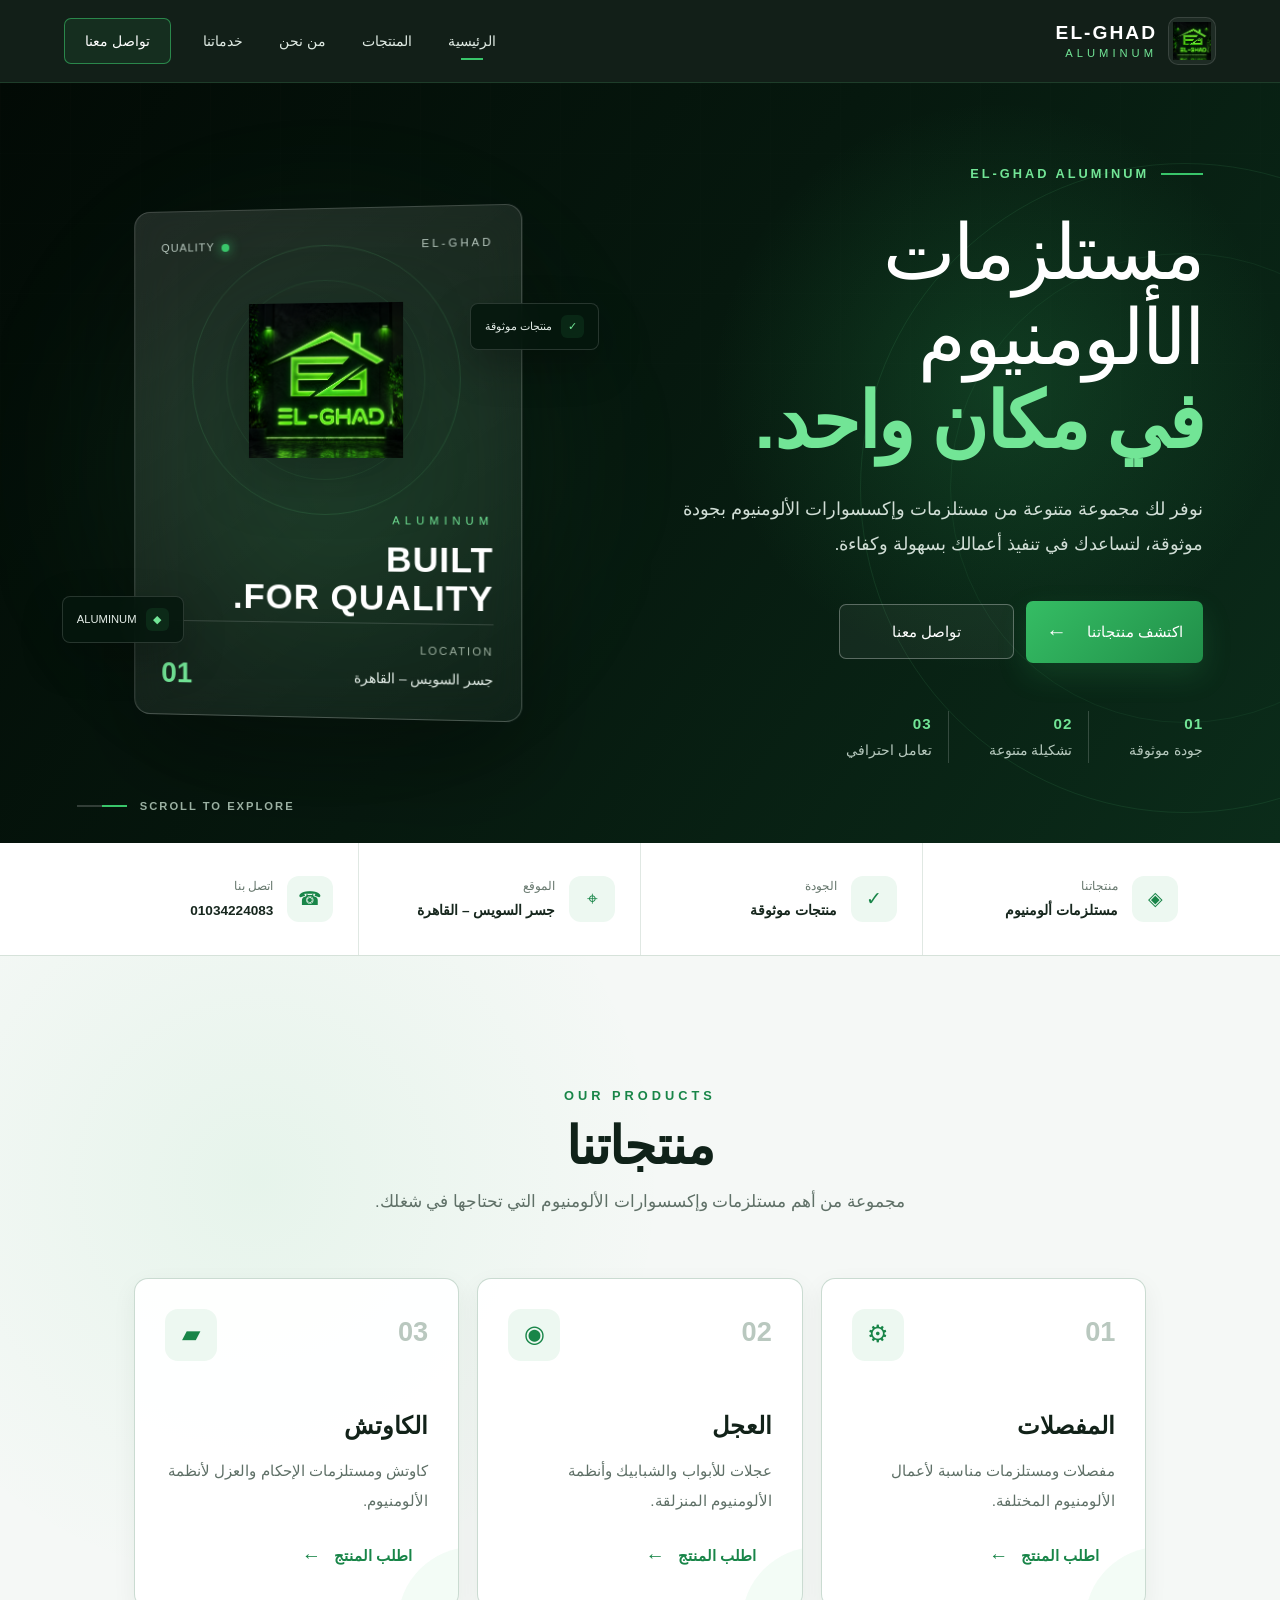
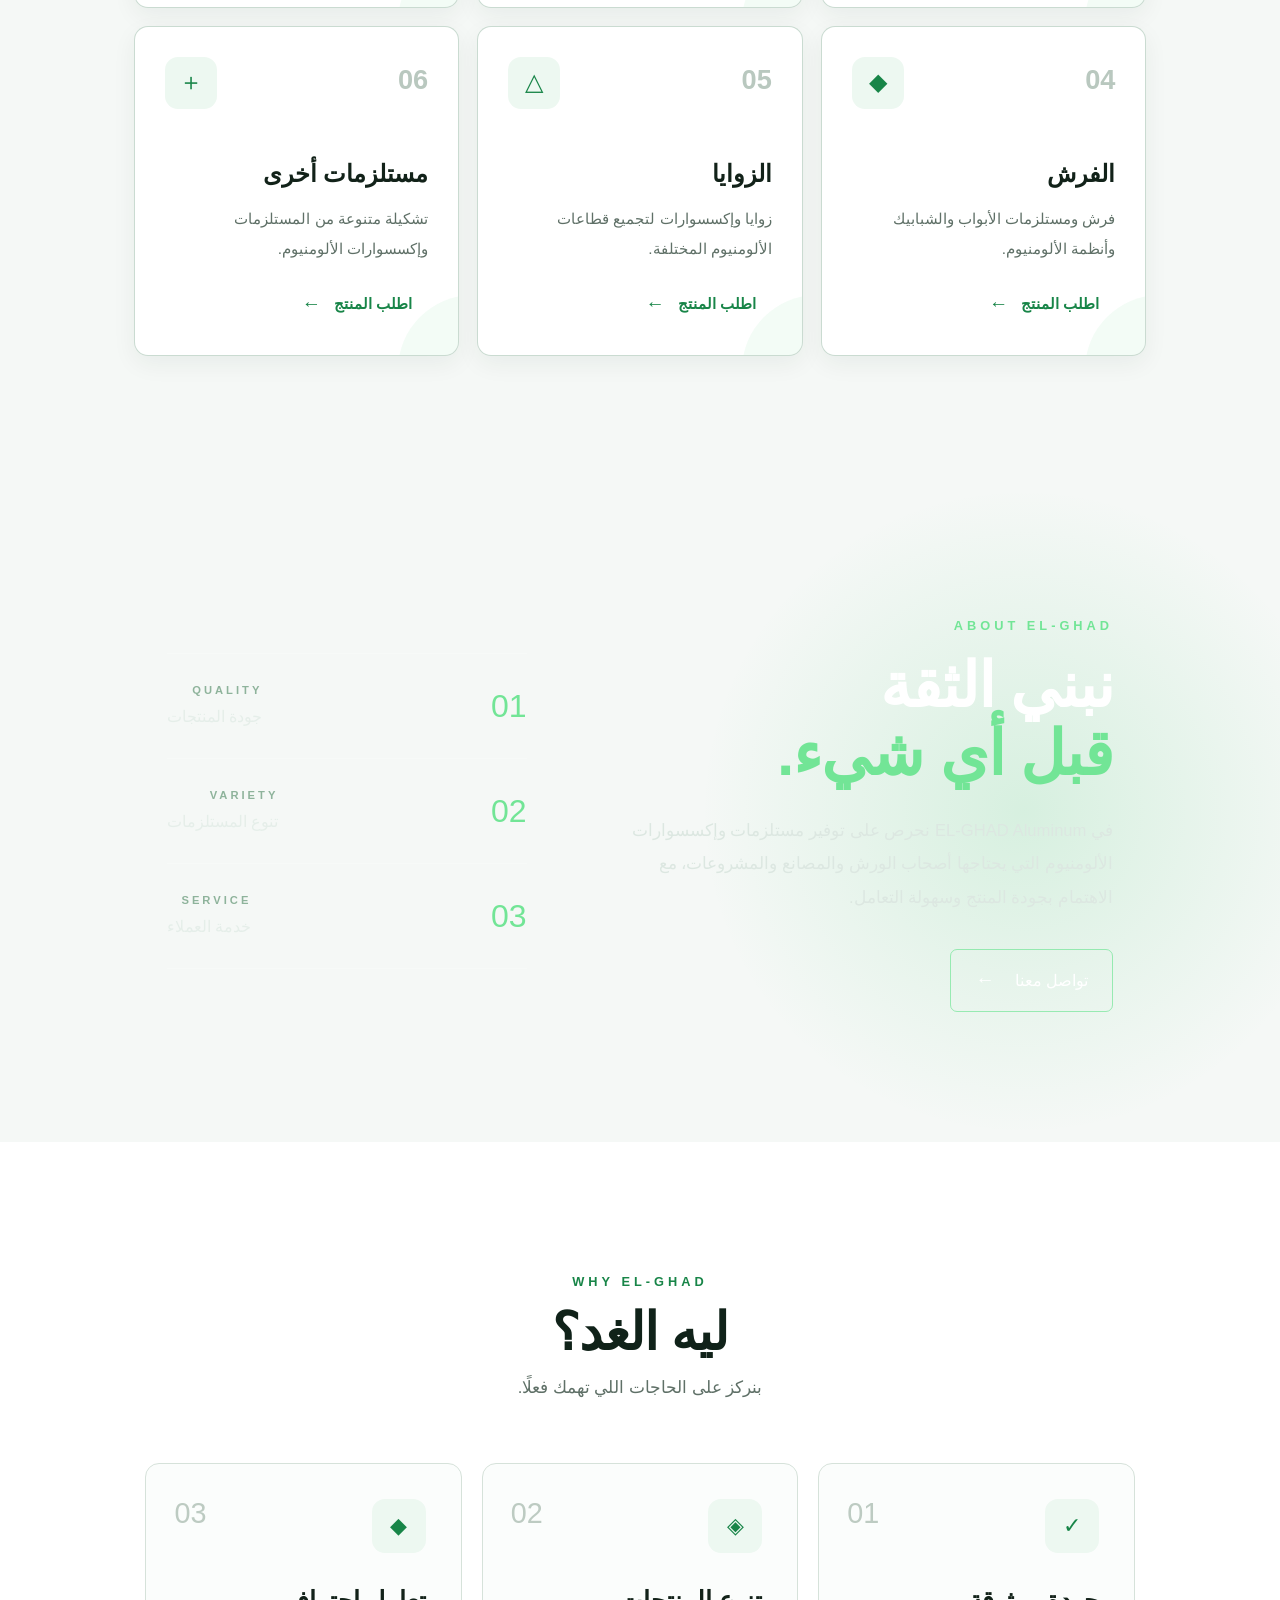
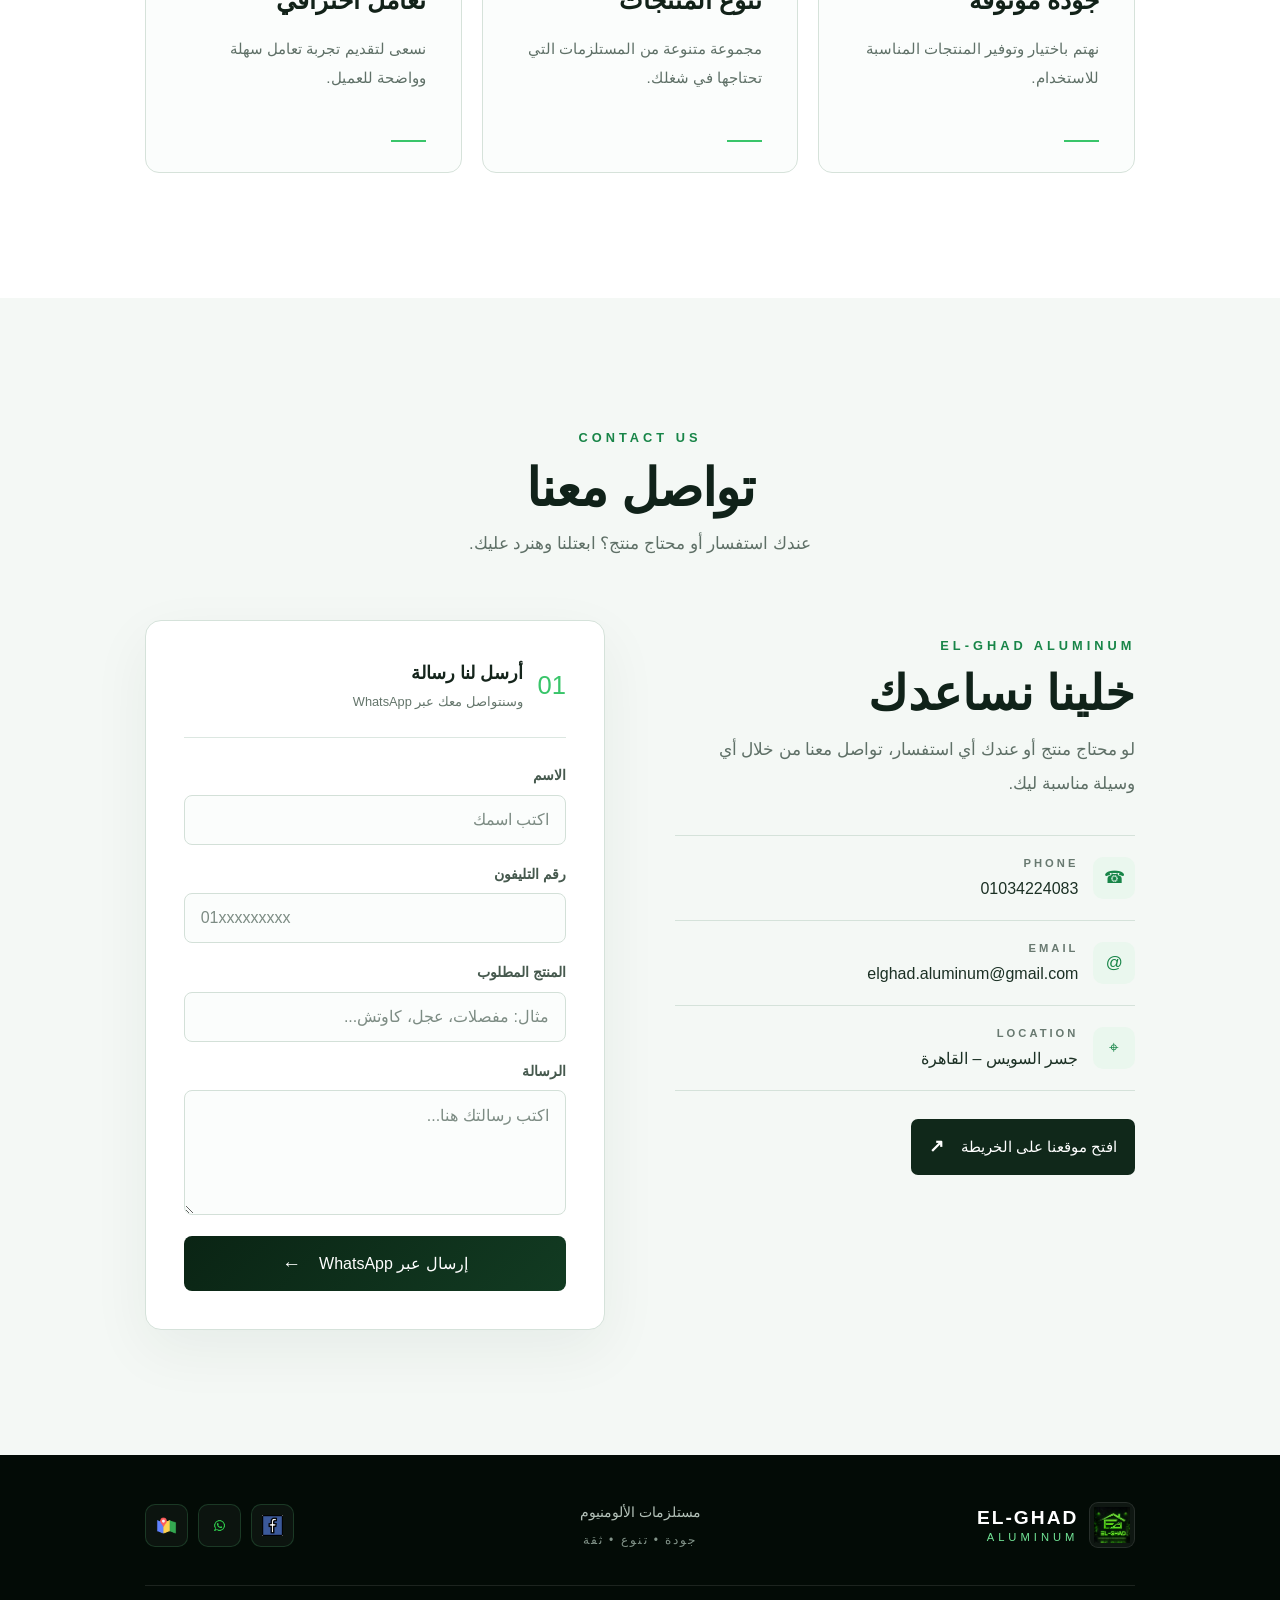
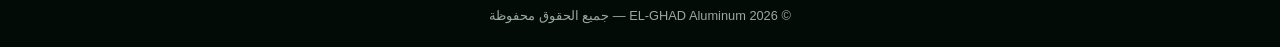
==== commit 5fce9a9c: "update website" ====
--- a/index.html
+++ b/index.html
@@ -18,6 +18,7 @@
     ========================== -->
 
     <div id="loader">
+
         <div class="loader-box">
 
             <div class="loader-logo">
@@ -25,6 +26,7 @@
             </div>
 
             <h2>EL-GHAD</h2>
+
             <p>ALUMINUM</p>
 
             <div class="loader-line">
@@ -34,6 +36,7 @@
             <small>جاري تحميل الموقع...</small>
 
         </div>
+
     </div>
 
 
@@ -52,8 +55,11 @@
                 </div>
 
                 <div class="logo-text">
+
                     <strong>EL-GHAD</strong>
+
                     <span>ALUMINUM</span>
+
                 </div>
 
             </a>
@@ -104,6 +110,7 @@
             <div class="hero-grid"></div>
 
             <div class="hero-circle hero-circle-one"></div>
+
             <div class="hero-circle hero-circle-two"></div>
 
 
@@ -115,34 +122,49 @@
                 <div class="hero-text">
 
                     <div class="hero-tag">
+
                         <span></span>
+
                         EL-GHAD ALUMINUM
+
                     </div>
 
 
                     <h1>
+
                         مستلزمات الألومنيوم
+
                         <br>
+
                         <strong>في مكان واحد.</strong>
+
                     </h1>
 
 
                     <p>
+
                         نوفر لك مجموعة متنوعة من مستلزمات وإكسسوارات
                         الألومنيوم بجودة موثوقة، لتساعدك في تنفيذ
                         أعمالك بسهولة وكفاءة.
+
                     </p>
 
 
                     <div class="hero-buttons">
 
                         <a href="#products" class="btn-main">
+
                             <span>اكتشف منتجاتنا</span>
+
                             <b>←</b>
+
                         </a>
 
+
                         <a href="#contact" class="btn-outline">
+
                             تواصل معنا
+
                         </a>
 
                     </div>
@@ -151,18 +173,29 @@
                     <div class="hero-features">
 
                         <div class="hero-feature">
+
                             <strong>01</strong>
+
                             <span>جودة موثوقة</span>
-                        </div>
+
+                        </div>
+
 
                         <div class="hero-feature">
+
                             <strong>02</strong>
+
                             <span>تشكيلة متنوعة</span>
-                        </div>
+
+                        </div>
+
 
                         <div class="hero-feature">
+
                             <strong>03</strong>
+
                             <span>تعامل احترافي</span>
+
                         </div>
 
                     </div>
@@ -176,21 +209,28 @@
 
                     <div class="visual-shadow"></div>
 
+
                     <div class="hero-card">
 
                         <div class="card-header">
+
                             <span>EL-GHAD</span>
 
                             <div class="status">
+
                                 <i></i>
+
                                 QUALITY
+
                             </div>
+
                         </div>
 
 
                         <div class="card-main">
 
                             <div class="card-ring ring-one"></div>
+
                             <div class="card-ring ring-two"></div>
 
                             <img src="logo.png" alt="EL-GHAD">
@@ -203,9 +243,13 @@
                             <span>ALUMINUM</span>
 
                             <h2>
+
                                 BUILT
+
                                 <br>
+
                                 FOR QUALITY.
+
                             </h2>
 
                         </div>
@@ -214,8 +258,11 @@
                         <div class="card-footer">
 
                             <div>
+
                                 <small>LOCATION</small>
+
                                 <strong>جسر السويس – القاهرة</strong>
+
                             </div>
 
                             <b>01</b>
@@ -226,13 +273,20 @@
 
 
                     <div class="floating-label label-one">
+
                         <span>✓</span>
+
                         منتجات موثوقة
-                    </div>
+
+                    </div>
+
 
                     <div class="floating-label label-two">
+
                         <span>◆</span>
+
                         ALUMINUM
+
                     </div>
 
                 </div>
@@ -245,7 +299,9 @@
                 <span>SCROLL TO EXPLORE</span>
 
                 <div class="scroll-line">
+
                     <i></i>
+
                 </div>
 
             </div>
@@ -269,8 +325,11 @@
                     </div>
 
                     <div>
+
                         <small>منتجاتنا</small>
+
                         <strong>مستلزمات ألومنيوم</strong>
+
                     </div>
 
                 </div>
@@ -283,8 +342,11 @@
                     </div>
 
                     <div>
+
                         <small>الجودة</small>
+
                         <strong>منتجات موثوقة</strong>
+
                     </div>
 
                 </div>
@@ -297,15 +359,18 @@
                     </div>
 
                     <div>
+
                         <small>الموقع</small>
 
-                        <a href="https://maps.app.goo.gl/SUGSfYuRxxnyJsCo6"
-                           target="_blank"
-                           rel="noopener noreferrer">
+                        <a
+                            href="https://maps.app.goo.gl/SUGSfYuRxxnyJsCo6"
+                            target="_blank"
+                            rel="noopener noreferrer">
 
                             جسر السويس – القاهرة
 
                         </a>
+
                     </div>
 
                 </div>
@@ -318,11 +383,15 @@
                     </div>
 
                     <div>
+
                         <small>اتصل بنا</small>
 
                         <a href="tel:01034224083">
+
                             01034224083
+
                         </a>
+
                     </div>
 
                 </div>
@@ -340,17 +409,18 @@
 
             <div class="products-overlay"></div>
 
+
             <div class="section-heading">
 
                 <span>OUR PRODUCTS</span>
 
-                <h2>
-                    منتجاتنا
-                </h2>
+                <h2>منتجاتنا</h2>
 
                 <p>
+
                     مجموعة من أهم مستلزمات وإكسسوارات الألومنيوم
                     التي تحتاجها في شغلك.
+
                 </p>
 
             </div>
@@ -359,157 +429,243 @@
             <div class="products-grid">
 
 
+                <!-- PRODUCT 01 -->
+
                 <article class="product-card">
 
                     <div class="product-top">
+
                         <span>01</span>
+
                         <i>⚙</i>
-                    </div>
+
+                    </div>
+
 
                     <div class="product-content">
 
                         <h3>المفصلات</h3>
 
                         <p>
+
                             مفصلات ومستلزمات مناسبة لأعمال
                             الألومنيوم المختلفة.
+
                         </p>
 
                     </div>
 
-                    <a href="#contact">
+
+                    <!-- زر طلب المنتج -->
+
+                    <a
+                        href="#contact"
+                        class="product-contact">
+
                         <span>اطلب المنتج</span>
+
                         <b>←</b>
+
                     </a>
 
                 </article>
 
 
+                <!-- PRODUCT 02 -->
+
                 <article class="product-card">
 
                     <div class="product-top">
+
                         <span>02</span>
+
                         <i>◉</i>
-                    </div>
+
+                    </div>
+
 
                     <div class="product-content">
 
                         <h3>العجل</h3>
 
                         <p>
+
                             عجلات للأبواب والشبابيك وأنظمة
                             الألومنيوم المنزلقة.
+
                         </p>
 
                     </div>
 
-                    <a href="#contact">
+
+                    <a
+                        href="#contact"
+                        class="product-contact">
+
                         <span>اطلب المنتج</span>
+
                         <b>←</b>
+
                     </a>
 
                 </article>
 
 
+                <!-- PRODUCT 03 -->
+
                 <article class="product-card">
 
                     <div class="product-top">
+
                         <span>03</span>
+
                         <i>▰</i>
-                    </div>
+
+                    </div>
+
 
                     <div class="product-content">
 
                         <h3>الكاوتش</h3>
 
                         <p>
+
                             كاوتش ومستلزمات الإحكام والعزل
                             لأنظمة الألومنيوم.
+
                         </p>
 
                     </div>
 
-                    <a href="#contact">
+
+                    <a
+                        href="#contact"
+                        class="product-contact">
+
                         <span>اطلب المنتج</span>
+
                         <b>←</b>
+
                     </a>
 
                 </article>
 
 
+                <!-- PRODUCT 04 -->
+
                 <article class="product-card">
 
                     <div class="product-top">
+
                         <span>04</span>
+
                         <i>◆</i>
-                    </div>
+
+                    </div>
+
 
                     <div class="product-content">
 
                         <h3>الفرش</h3>
 
                         <p>
+
                             فرش ومستلزمات الأبواب والشبابيك
                             وأنظمة الألومنيوم.
+
                         </p>
 
                     </div>
 
-                    <a href="#contact">
+
+                    <a
+                        href="#contact"
+                        class="product-contact">
+
                         <span>اطلب المنتج</span>
+
                         <b>←</b>
+
                     </a>
 
                 </article>
 
 
+                <!-- PRODUCT 05 -->
+
                 <article class="product-card">
 
                     <div class="product-top">
+
                         <span>05</span>
+
                         <i>△</i>
-                    </div>
+
+                    </div>
+
 
                     <div class="product-content">
 
                         <h3>الزوايا</h3>
 
                         <p>
+
                             زوايا وإكسسوارات لتجميع قطاعات
                             الألومنيوم المختلفة.
+
                         </p>
 
                     </div>
 
-                    <a href="#contact">
+
+                    <a
+                        href="#contact"
+                        class="product-contact">
+
                         <span>اطلب المنتج</span>
+
                         <b>←</b>
+
                     </a>
 
                 </article>
 
 
+                <!-- PRODUCT 06 -->
+
                 <article class="product-card">
 
                     <div class="product-top">
+
                         <span>06</span>
+
                         <i>＋</i>
-                    </div>
+
+                    </div>
+
 
                     <div class="product-content">
 
                         <h3>مستلزمات أخرى</h3>
 
                         <p>
+
                             تشكيلة متنوعة من المستلزمات
                             وإكسسوارات الألومنيوم.
+
                         </p>
 
                     </div>
 
-                    <a href="#contact">
+
+                    <a
+                        href="#contact"
+                        class="product-contact">
+
                         <span>اطلب المنتج</span>
+
                         <b>←</b>
+
                     </a>
 
                 </article>
@@ -537,21 +693,32 @@
                     </span>
 
                     <h2>
+
                         نبني الثقة
+
                         <br>
+
                         <strong>قبل أي شيء.</strong>
+
                     </h2>
 
+
                     <p>
+
                         في EL-GHAD Aluminum نحرص على توفير
                         مستلزمات وإكسسوارات الألومنيوم التي
                         يحتاجها أصحاب الورش والمصانع والمشروعات،
                         مع الاهتمام بجودة المنتج وسهولة التعامل.
+
                     </p>
 
+
                     <a href="#contact" class="about-button">
+
                         <span>تواصل معنا</span>
+
                         <b>←</b>
+
                     </a>
 
                 </div>
@@ -564,8 +731,11 @@
                         <strong>01</strong>
 
                         <div>
+
                             <span>QUALITY</span>
+
                             <p>جودة المنتجات</p>
+
                         </div>
 
                     </div>
@@ -576,8 +746,11 @@
                         <strong>02</strong>
 
                         <div>
+
                             <span>VARIETY</span>
+
                             <p>تنوع المستلزمات</p>
+
                         </div>
 
                     </div>
@@ -588,8 +761,11 @@
                         <strong>03</strong>
 
                         <div>
+
                             <span>SERVICE</span>
+
                             <p>خدمة العملاء</p>
+
                         </div>
 
                     </div>
@@ -611,9 +787,7 @@
 
                 <span>WHY EL-GHAD</span>
 
-                <h2>
-                    ليه الغد؟
-                </h2>
+                <h2>ليه الغد؟</h2>
 
                 <p>
                     بنركز على الحاجات اللي تهمك فعلًا.
@@ -711,13 +885,13 @@
 
                 <span>CONTACT US</span>
 
-                <h2>
-                    تواصل معنا
-                </h2>
+                <h2>تواصل معنا</h2>
 
                 <p>
+
                     عندك استفسار أو محتاج منتج؟
                     ابعتلنا وهنرد عليك.
+
                 </p>
 
             </div>
@@ -735,14 +909,20 @@
                         <span>01</span>
 
                         <div>
+
                             <strong>أرسل لنا رسالة</strong>
-                            <small>وسنتواصل معك عبر WhatsApp</small>
+
+                            <small>
+                                وسنتواصل معك عبر WhatsApp
+                            </small>
+
                         </div>
 
                     </div>
 
 
                     <form id="contactForm">
+
 
                         <div class="input-group">
 
@@ -826,13 +1006,17 @@
                         EL-GHAD ALUMINUM
                     </div>
 
+
                     <h3>
                         خلينا نساعدك
                     </h3>
 
+
                     <p>
+
                         لو محتاج منتج أو عندك أي استفسار،
                         تواصل معنا من خلال أي وسيلة مناسبة ليك.
+
                     </p>
 
 
@@ -846,11 +1030,15 @@
                             </div>
 
                             <div>
+
                                 <small>PHONE</small>
 
                                 <a href="tel:01034224083">
+
                                     01034224083
+
                                 </a>
+
                             </div>
 
                         </div>
@@ -863,11 +1051,15 @@
                             </div>
 
                             <div>
+
                                 <small>EMAIL</small>
 
                                 <a href="mailto:elghad.aluminum@gmail.com">
+
                                     elghad.aluminum@gmail.com
+
                                 </a>
+
                             </div>
 
                         </div>
@@ -880,6 +1072,7 @@
                             </div>
 
                             <div>
+
                                 <small>LOCATION</small>
 
                                 <a
@@ -890,6 +1083,7 @@
                                     جسر السويس – القاهرة
 
                                 </a>
+
                             </div>
 
                         </div>
@@ -903,7 +1097,9 @@
                         target="_blank"
                         rel="noopener noreferrer">
 
-                        <span>افتح موقعنا على الخريطة</span>
+                        <span>
+                            افتح موقعنا على الخريطة
+                        </span>
 
                         <b>↗</b>
 
@@ -930,14 +1126,23 @@
             <div class="footer-brand">
 
                 <div class="footer-logo">
-                    <img src="logo.png" alt="EL-GHAD">
-                </div>
+
+                    <img
+                        src="logo.png"
+                        alt="EL-GHAD">
+
+                </div>
+
 
                 <div>
 
-                    <strong>EL-GHAD</strong>
-
-                    <span>ALUMINUM</span>
+                    <strong>
+                        EL-GHAD
+                    </strong>
+
+                    <span>
+                        ALUMINUM
+                    </span>
 
                 </div>
 
@@ -958,6 +1163,7 @@
 
 
             <div class="social-links">
+
 
                 <a
                     href="https://www.facebook.com/share/1EMwHKqVtN/"
@@ -965,7 +1171,9 @@
                     rel="noopener noreferrer"
                     aria-label="Facebook">
 
-                    <img src="facebook.webp" alt="Facebook">
+                    <img
+                        src="facebook.webp"
+                        alt="Facebook">
 
                 </a>
 
@@ -976,7 +1184,9 @@
                     rel="noopener noreferrer"
                     aria-label="WhatsApp">
 
-                    <img src="whatsapp.webp" alt="WhatsApp">
+                    <img
+                        src="whatsapp.webp"
+                        alt="WhatsApp">
 
                 </a>
 
@@ -987,7 +1197,9 @@
                     rel="noopener noreferrer"
                     aria-label="Google Maps">
 
-                    <img src="maps.webp" alt="Google Maps">
+                    <img
+                        src="maps.webp"
+                        alt="Google Maps">
 
                 </a>
 
@@ -1013,6 +1225,7 @@
 
     <script>
 
+
         /* =========================
            LOADER
         ========================== */
@@ -1040,14 +1253,18 @@
 
                 e.preventDefault();
 
+
                 const name =
                     document.getElementById("name").value;
 
+
                 const phone =
                     document.getElementById("phone").value;
 
+
                 const product =
                     document.getElementById("product").value;
+
 
                 const message =
                     document.getElementById("message").value;
@@ -1079,4 +1296,4 @@
 
 </body>
 
-</html>
+</html>
--- a/style.css
+++ b/style.css
@@ -1,7 +1,7 @@
 /* =========================================================
    EL-GHAD ALUMINUM
    MODERN PREMIUM DESIGN
-   V3 — PRODUCT BUTTON UPGRADE
+   V3 — PRODUCT BUTTON HOVER FIX
 ========================================================= */
 
 :root {
@@ -261,7 +261,9 @@
 }
 
 
-/* LOGO */
+/* =========================================================
+   LOGO
+========================================================= */
 
 .logo {
     display: flex;
@@ -318,7 +320,9 @@
 }
 
 
-/* NAV LINKS */
+/* =========================================================
+   NAV LINKS
+========================================================= */
 
 nav {
     display: flex;
@@ -367,7 +371,9 @@
 }
 
 
-/* NAV BUTTON */
+/* =========================================================
+   NAV BUTTON
+========================================================= */
 
 nav .nav-button {
     margin-right: 12px;
@@ -723,7 +729,9 @@
 }
 
 
-/* CARD */
+/* =========================================================
+   HERO CARD
+========================================================= */
 
 .hero-card {
     position: relative;
@@ -769,7 +777,9 @@
 }
 
 
-/* CARD HEADER */
+/* =========================================================
+   CARD HEADER
+========================================================= */
 
 .card-header {
     display: flex;
@@ -811,7 +821,9 @@
 }
 
 
-/* CARD MAIN */
+/* =========================================================
+   CARD MAIN
+========================================================= */
 
 .card-main {
     position: relative;
@@ -863,7 +875,9 @@
 }
 
 
-/* CARD CONTENT */
+/* =========================================================
+   CARD CONTENT
+========================================================= */
 
 .card-content span {
     color: var(--green-light);
@@ -886,7 +900,9 @@
 }
 
 
-/* CARD FOOTER */
+/* =========================================================
+   CARD FOOTER
+========================================================= */
 
 .card-footer {
     position: absolute;
@@ -936,7 +952,9 @@
 }
 
 
-/* FLOATING LABELS */
+/* =========================================================
+   FLOATING LABELS
+========================================================= */
 
 .floating-label {
     position: absolute;
@@ -997,7 +1015,9 @@
 }
 
 
-/* HERO BOTTOM */
+/* =========================================================
+   HERO BOTTOM
+========================================================= */
 
 .hero-bottom {
     position: absolute;
@@ -1015,7 +1035,7 @@
 
     color: #9bb0a2;
 
-    font-size: clamp(0.7rem, 0.8vw, 0.9rem);
+    font-size: 0.7rem;
 
     font-weight: 600;
 
@@ -1435,7 +1455,7 @@
 
 /* =========================================================
    PRODUCT BUTTON
-   SAME STYLE AS CONTACT BUTTON
+   "اطلب المنتج"
 ========================================================= */
 
 .product-card > a {
@@ -1444,10 +1464,9 @@
     right: 30px;
     bottom: 28px;
 
-    min-width: 150px;
-    min-height: 46px;
-
-    padding: 10px 17px;
+    min-height: 44px;
+
+    padding: 9px 15px;
 
     display: inline-flex;
 
@@ -1458,17 +1477,17 @@
 
     color: var(--green-dark);
 
-    background:
-        rgba(57,197,106,.06);
-
-    border:
-        1px solid rgba(57,197,106,.60);
+    background: transparent;
+
+    border: 1px solid transparent;
 
     border-radius: 7px;
 
     font-size: 0.95rem;
 
     font-weight: 700;
+
+    cursor: pointer;
 
     transition:
         background .3s ease,
@@ -1478,15 +1497,26 @@
         box-shadow .3s ease;
 }
 
-.product-card > a span {
-    position: relative;
-    z-index: 2;
-}
+
+/* الماوس على الزر كله */
+
+.product-card > a:hover {
+    color: white;
+
+    background: var(--green);
+
+    border-color: var(--green);
+
+    transform: translateY(-2px);
+
+    box-shadow:
+        0 8px 20px rgba(57,197,106,.20);
+}
+
+
+/* السهم */
 
 .product-card > a b {
-    position: relative;
-    z-index: 2;
-
     font-size: 1.2rem;
 
     line-height: 1;
@@ -1496,27 +1526,10 @@
 }
 
 
-/* BUTTON HOVER */
-
-.product-card > a:hover {
-    color: white;
-
-    background:
-        var(--green);
-
-    border-color:
-        var(--green);
-
-    transform:
-        translateY(-3px);
-
-    box-shadow:
-        0 10px 25px rgba(57,197,106,.22);
-}
+/* الماوس على الكلمة أو السهم */
 
 .product-card > a:hover b {
-    transform:
-        translateX(-5px);
+    transform: translateX(-5px);
 }
 
 
@@ -1657,7 +1670,9 @@
 }
 
 
-/* ABOUT STATS */
+/* =========================================================
+   ABOUT STATS
+========================================================= */
 
 .about-stats {
     border-top:
@@ -1873,7 +1888,9 @@
 }
 
 
-/* FORM BOX */
+/* =========================================================
+   FORM BOX
+========================================================= */
 
 .contact-form-box {
     direction: rtl;
@@ -1932,7 +1949,9 @@
 }
 
 
-/* INPUTS */
+/* =========================================================
+   INPUTS
+========================================================= */
 
 #contactForm {
     display: flex;
@@ -2052,7 +2071,9 @@
 }
 
 
-/* CONTACT INFO */
+/* =========================================================
+   CONTACT INFO
+========================================================= */
 
 .contact-info {
     direction: rtl;
@@ -2166,7 +2187,9 @@
 }
 
 
-/* LOCATION BUTTON */
+/* =========================================================
+   LOCATION BUTTON
+========================================================= */
 
 .location-button {
     display: inline-flex;
@@ -2239,7 +2262,9 @@
 }
 
 
-/* FOOTER BRAND */
+/* =========================================================
+   FOOTER BRAND
+========================================================= */
 
 .footer-brand {
     display: flex;
@@ -2299,7 +2324,9 @@
 }
 
 
-/* FOOTER CENTER */
+/* =========================================================
+   FOOTER CENTER
+========================================================= */
 
 .footer-center {
     display: flex;
@@ -2324,7 +2351,9 @@
 }
 
 
-/* SOCIAL */
+/* =========================================================
+   SOCIAL
+========================================================= */
 
 .social-links {
     display: flex;
@@ -2371,7 +2400,9 @@
 }
 
 
-/* FOOTER BOTTOM */
+/* =========================================================
+   FOOTER BOTTOM
+========================================================= */
 
 .footer-bottom {
     width: 90%;
@@ -2660,7 +2691,7 @@
 
         white-space: nowrap;
 
-        font-size: 0.7rem;
+        font-size: 0.65rem;
     }
 
 
@@ -2722,24 +2753,18 @@
         min-height: 310px;
     }
 
+
     /* PRODUCT BUTTON MOBILE */
 
     .product-card > a {
-        right: 24px;
-        bottom: 24px;
-
-        min-width: 140px;
-        min-height: 44px;
-
-        padding: 9px 15px;
+        right: 22px;
+        bottom: 22px;
+
+        min-height: 43px;
+
+        padding: 8px 13px;
 
         font-size: 0.9rem;
-
-        gap: 10px;
-    }
-
-    .product-card > a b {
-        font-size: 1.1rem;
     }
 
 
@@ -2845,15 +2870,6 @@
 
     .section-heading h2 {
         font-size: 2.15rem;
-    }
-
-    .product-card > a {
-        right: 20px;
-        bottom: 20px;
-
-        min-width: 135px;
-
-        font-size: 0.86rem;
     }
 }
 
